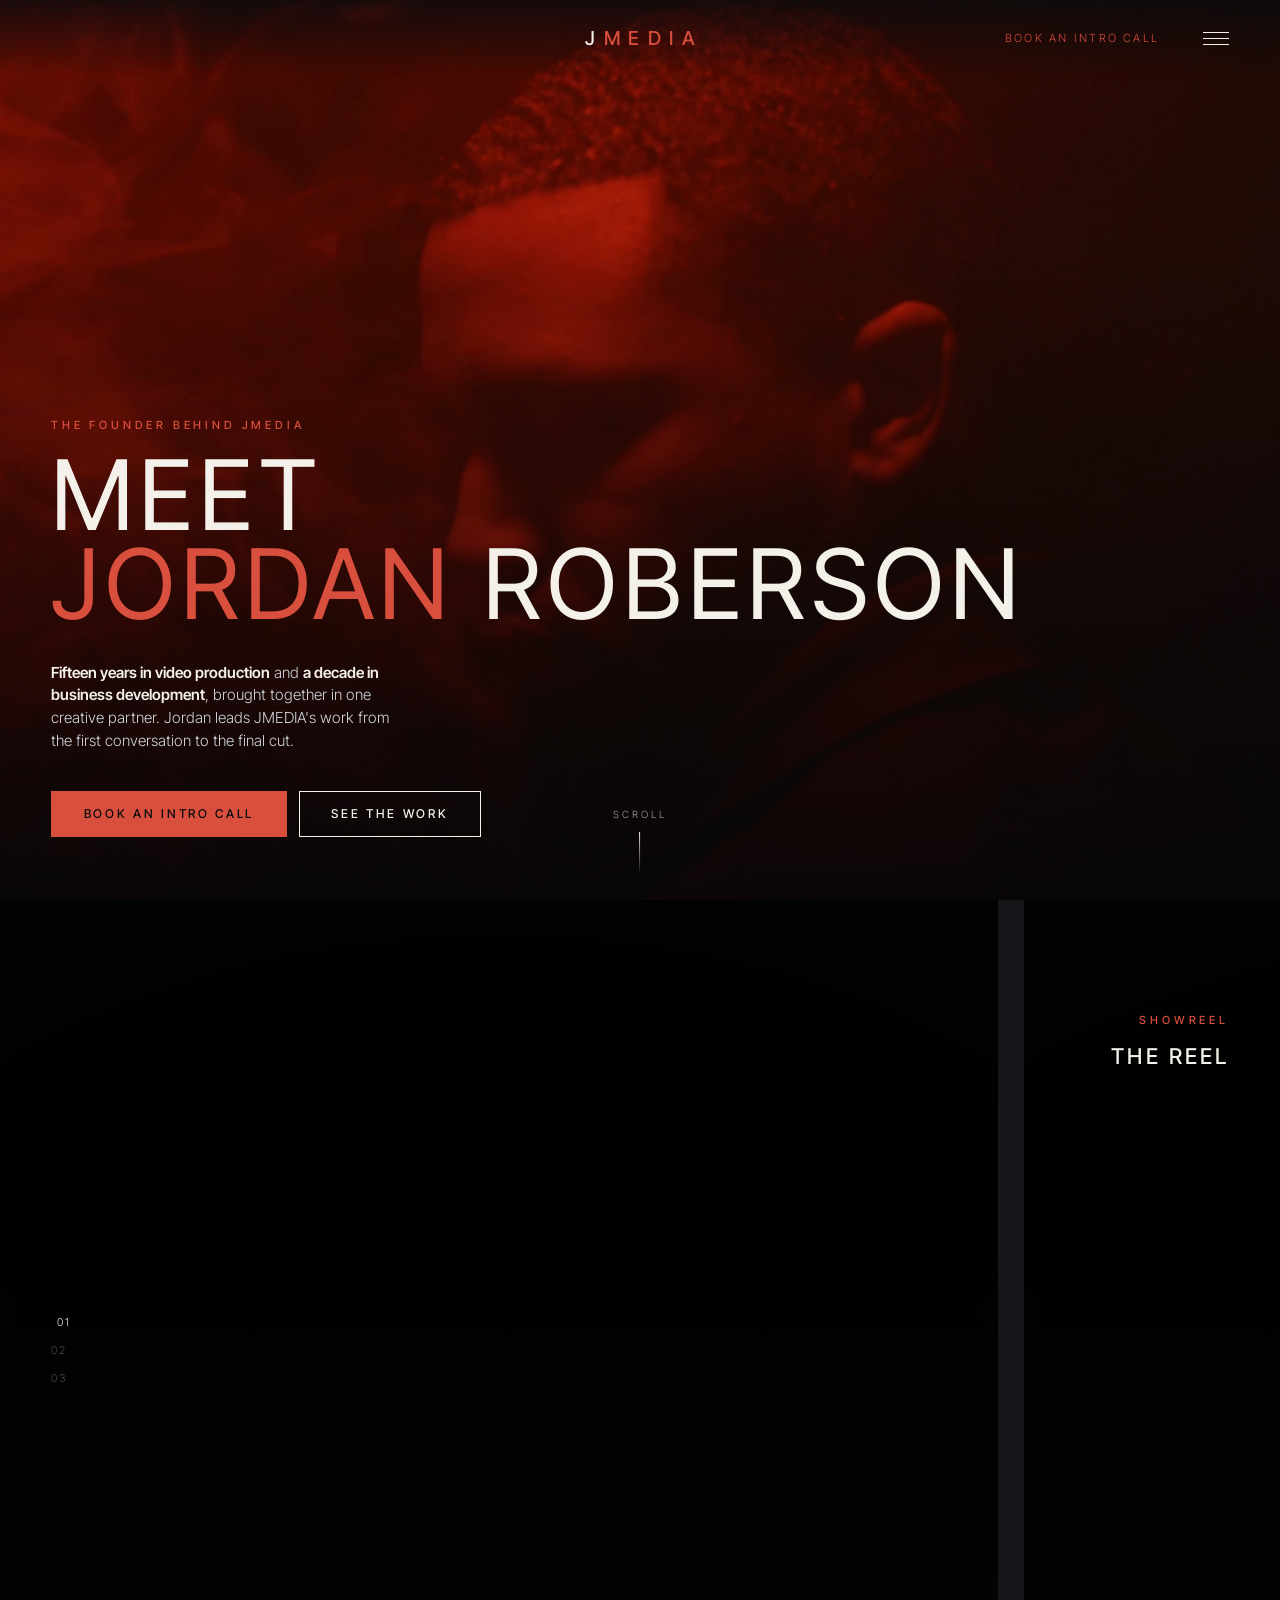
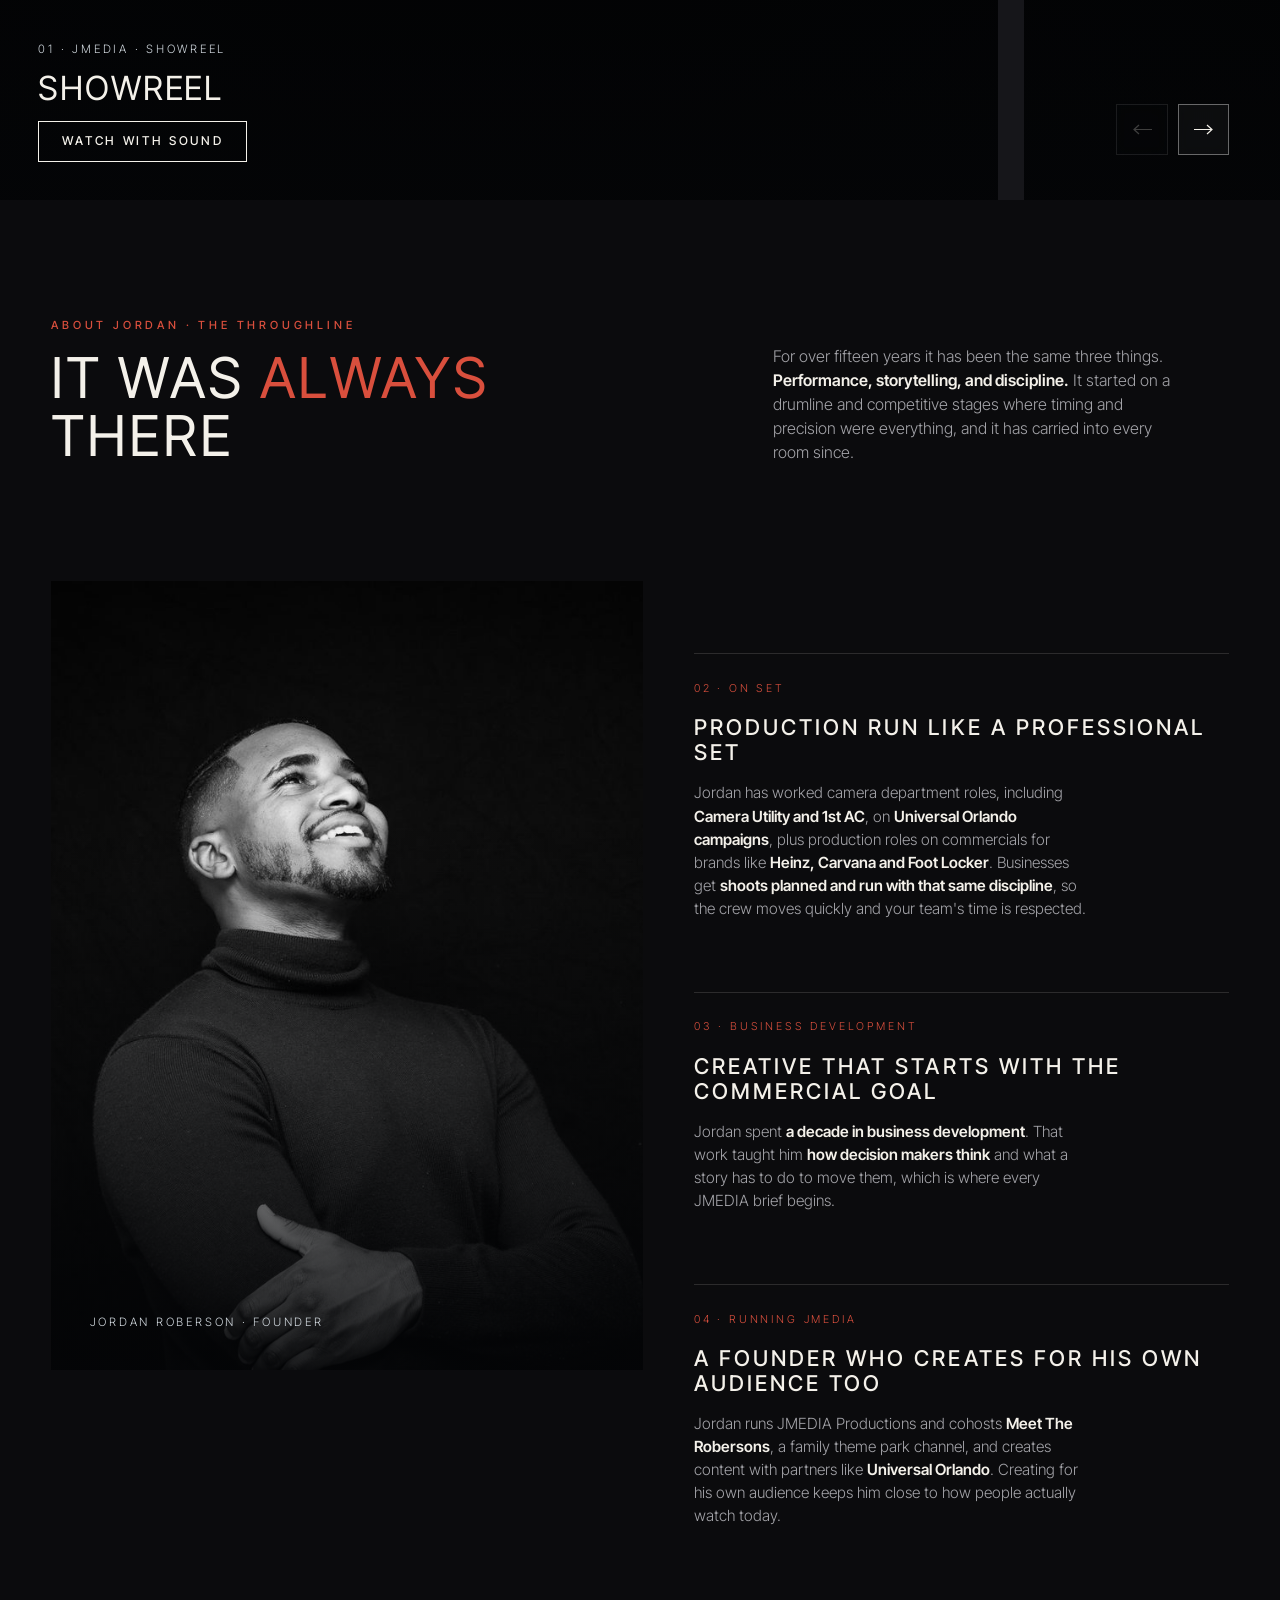
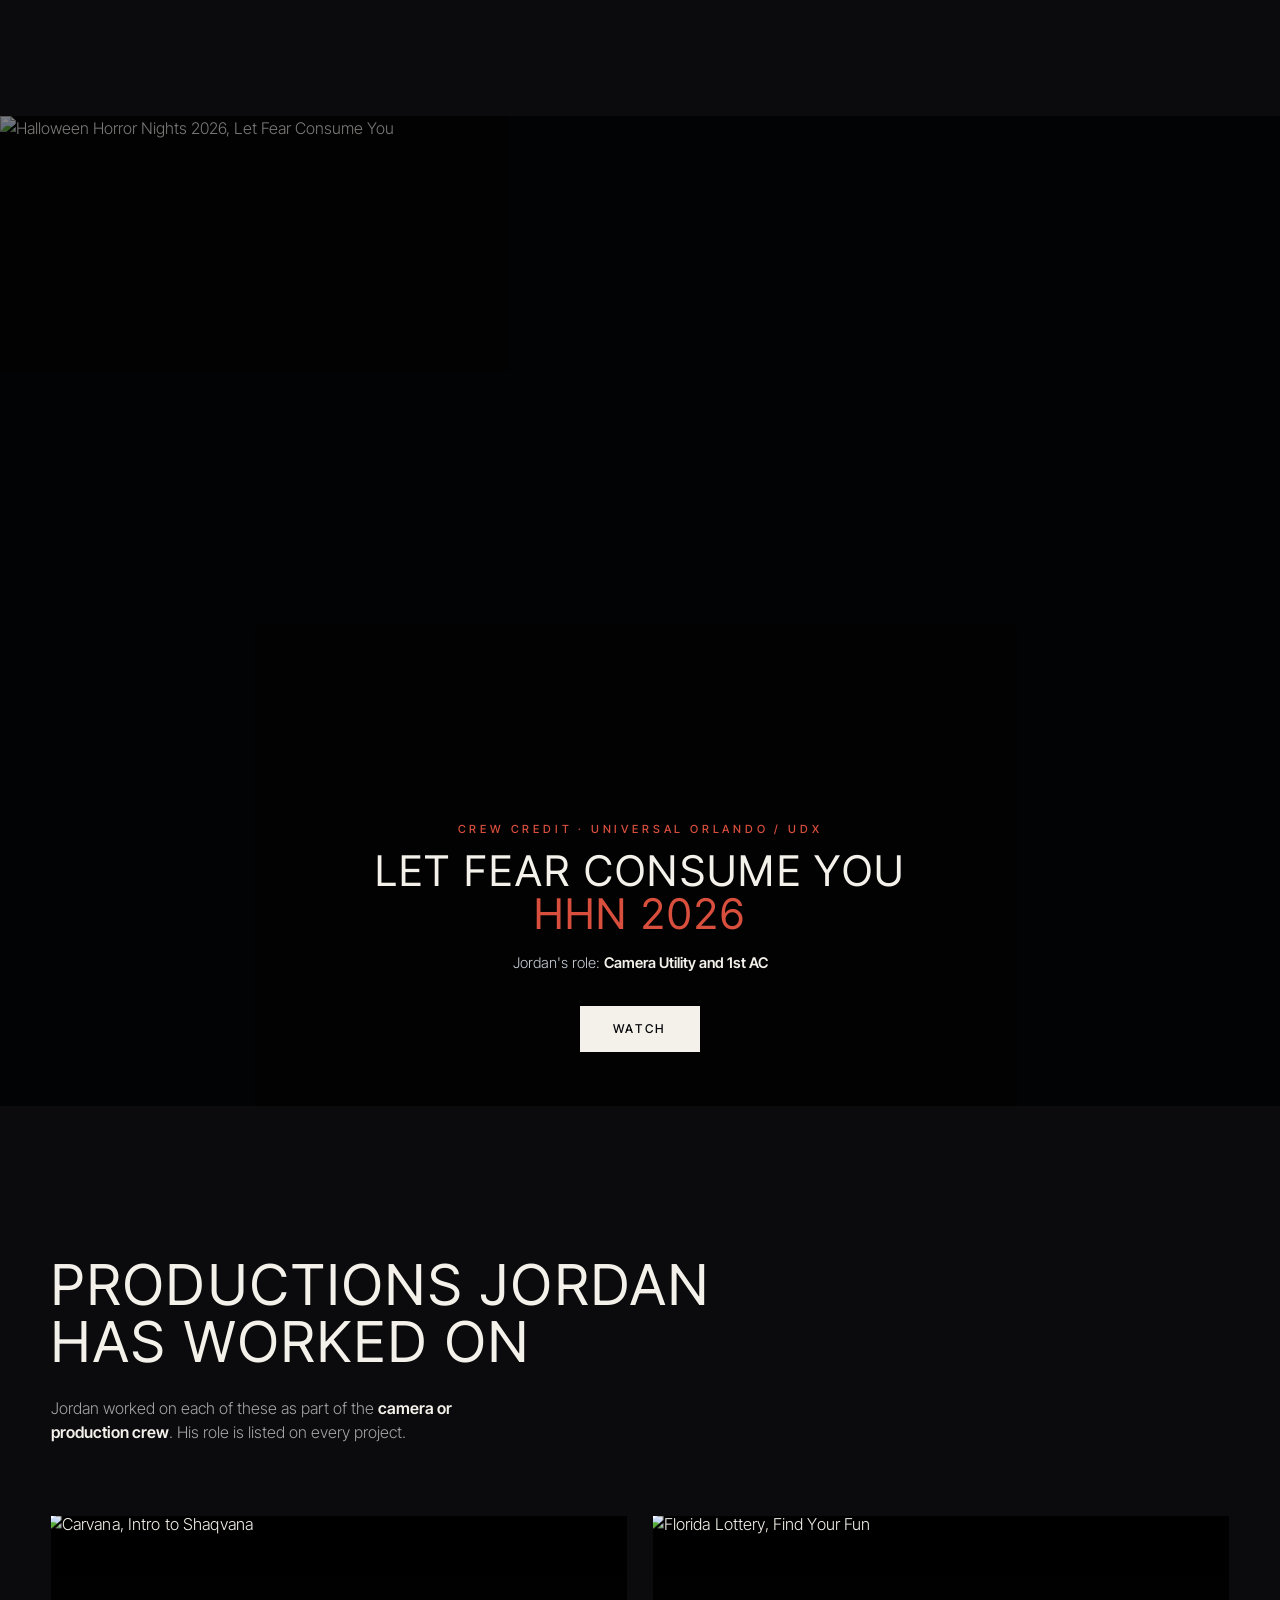
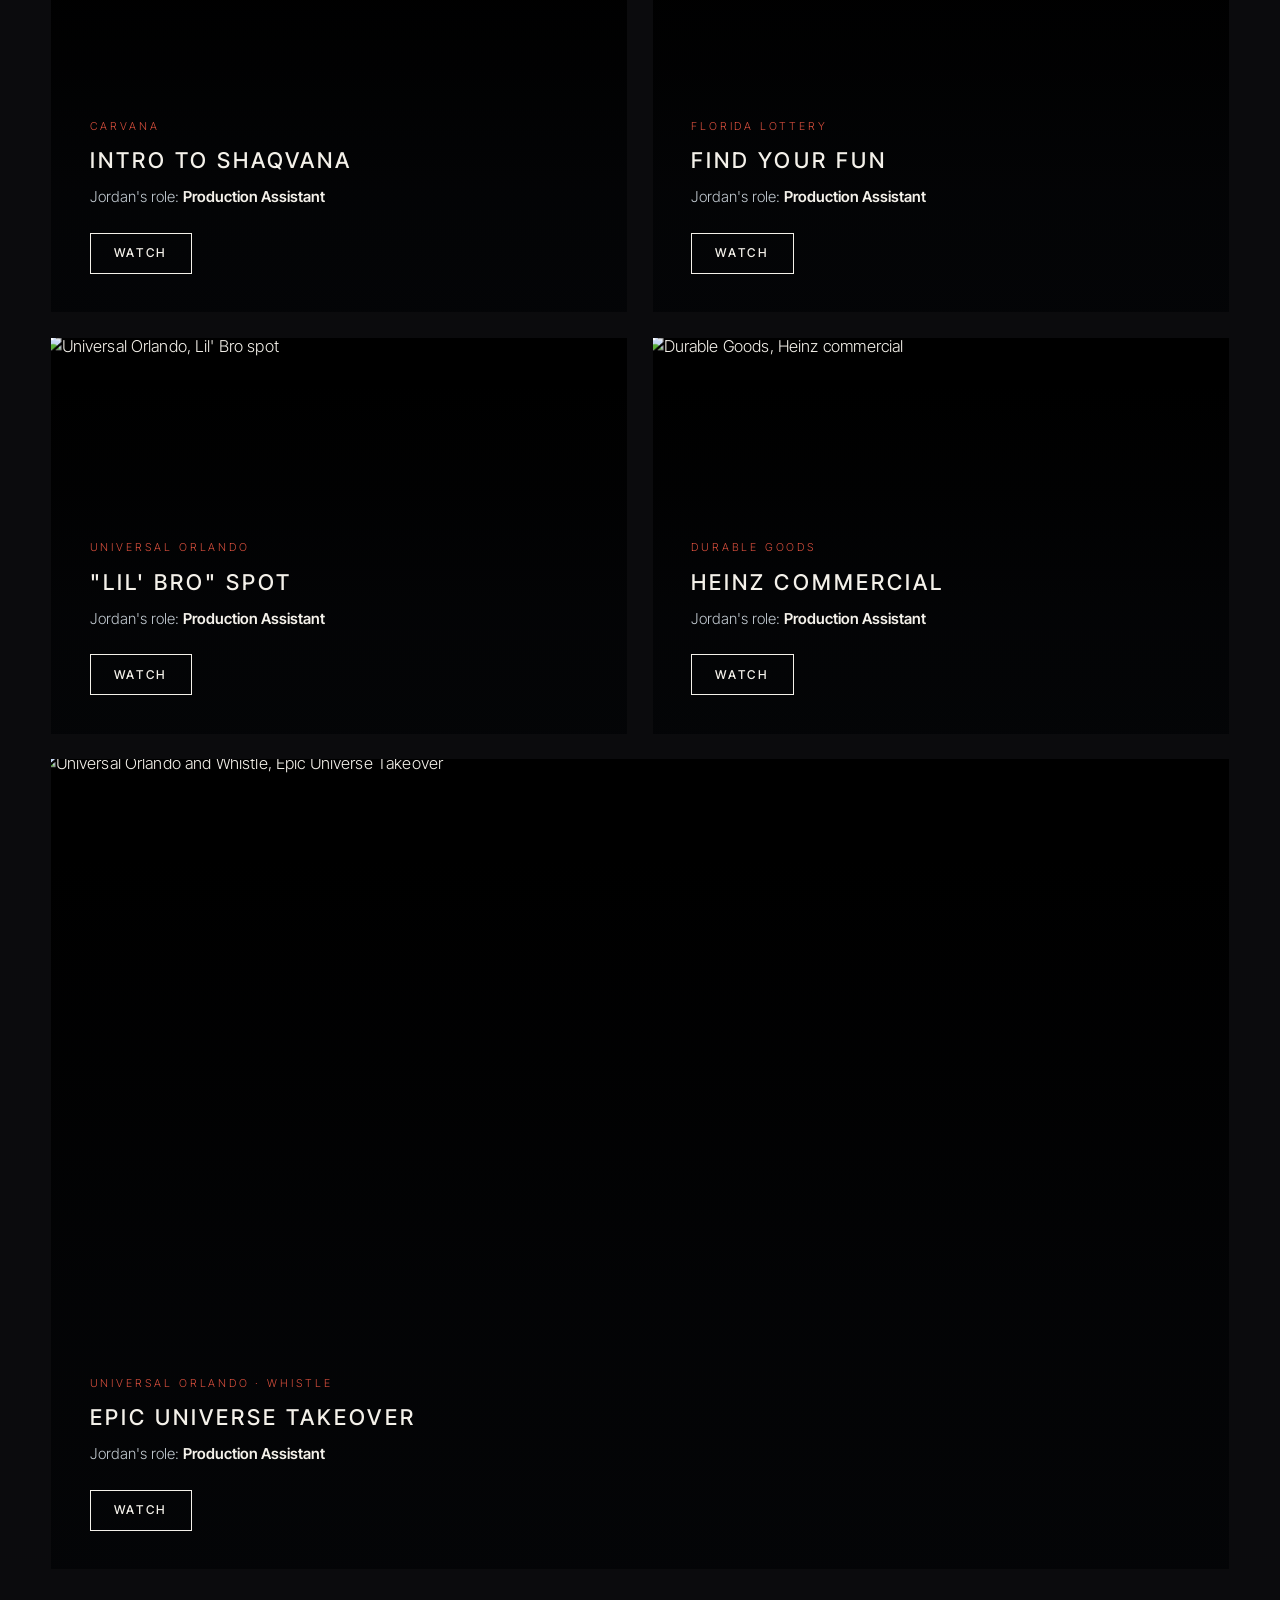
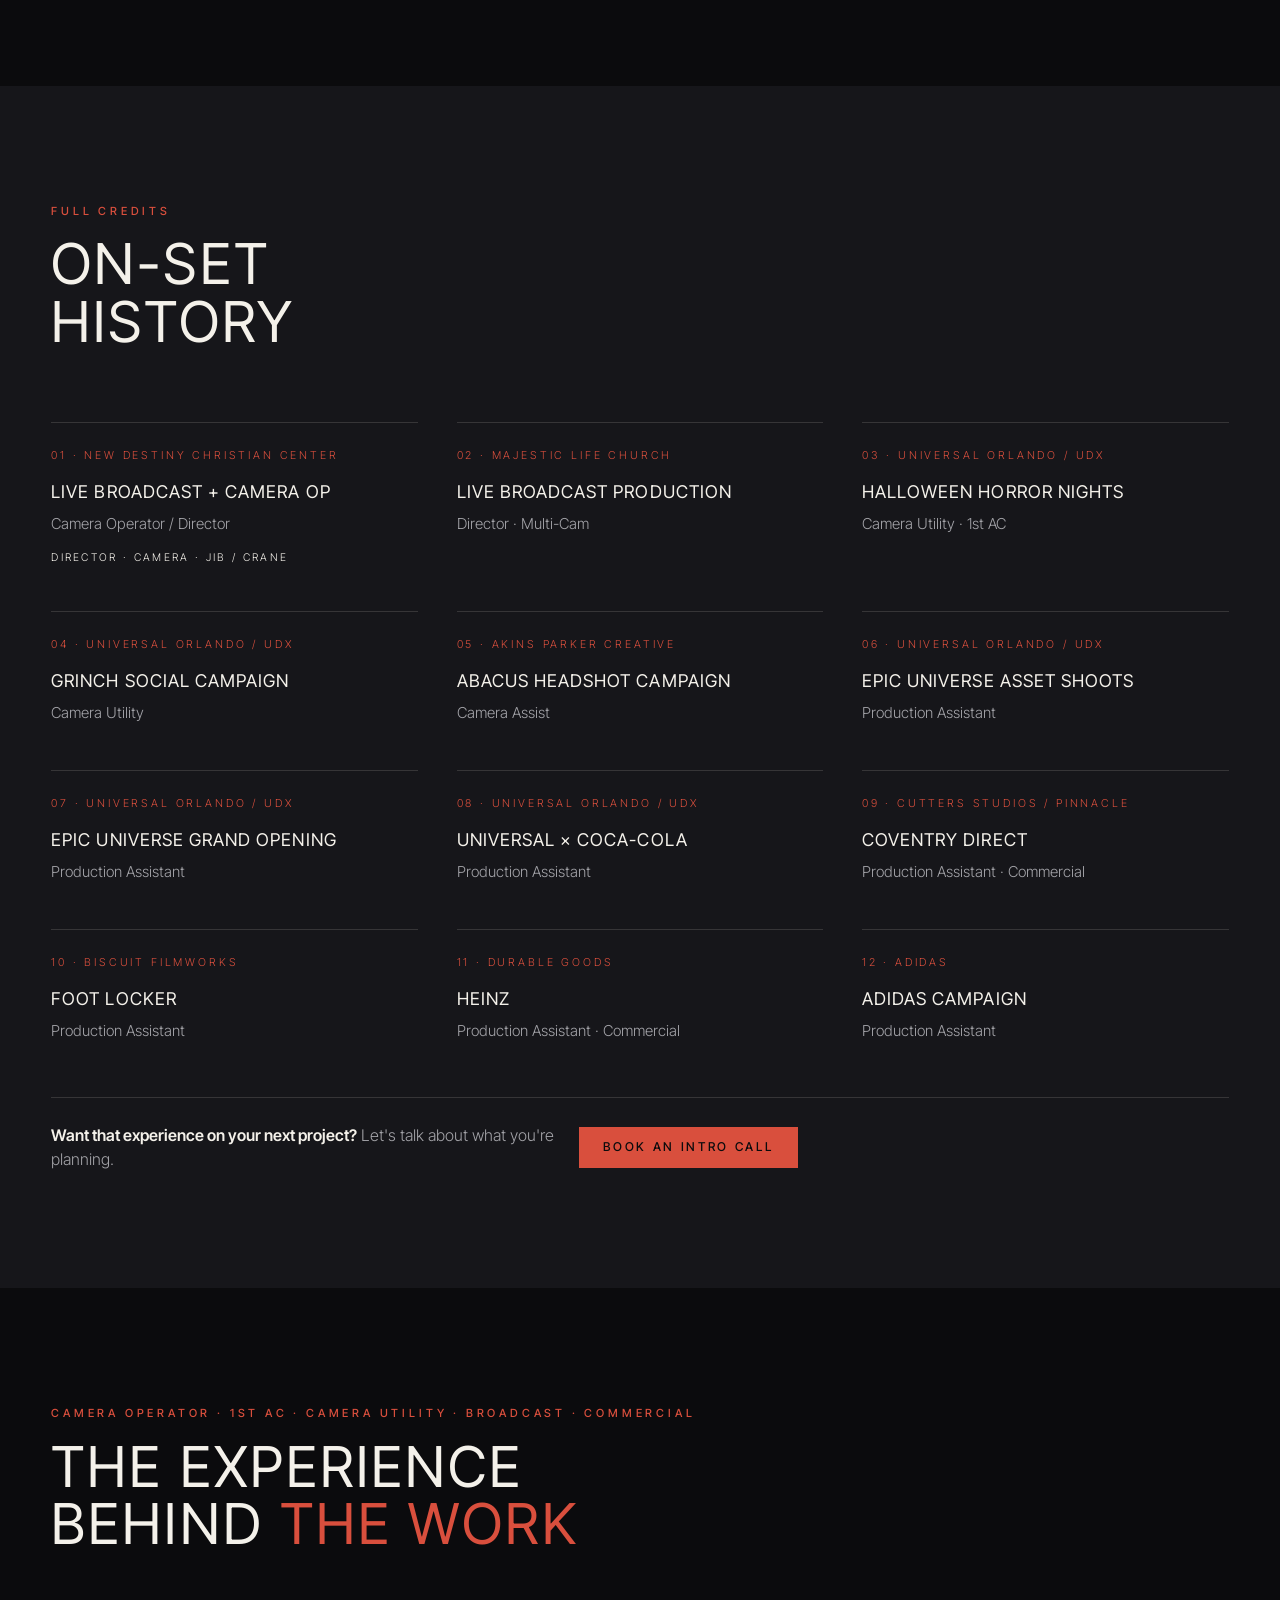
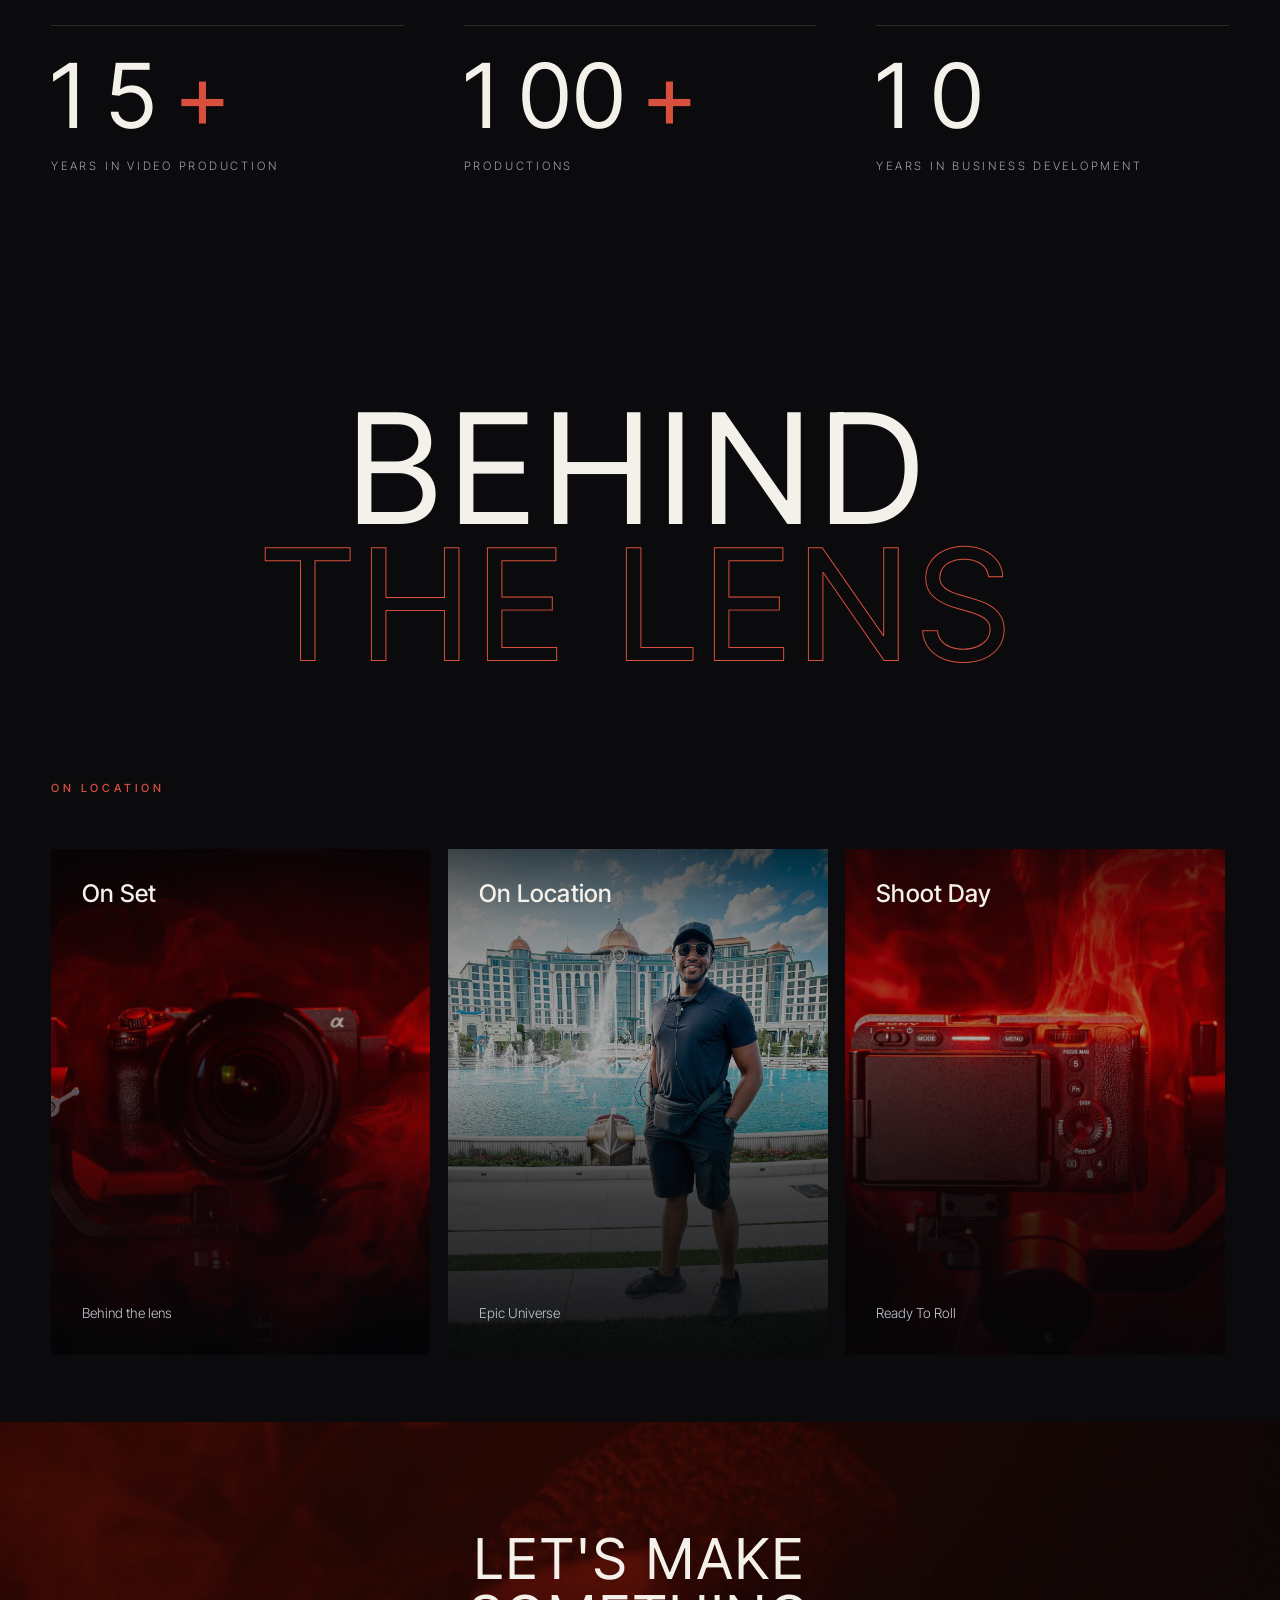
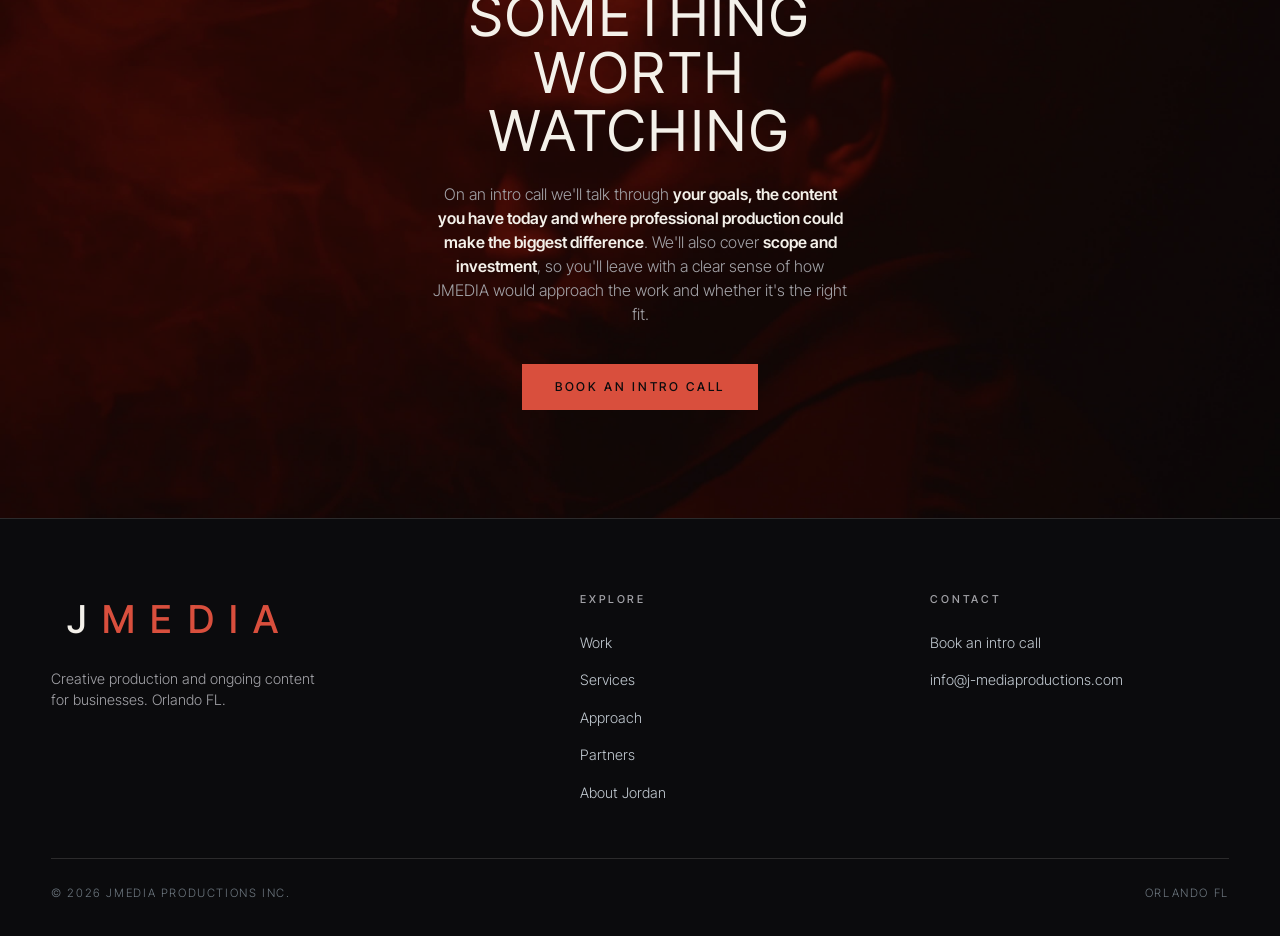
==== about.html @ d8c50a24 "Partner logos, 100+ productions, bold highlights in body copy - Six partner logos added as one color" ====
<!DOCTYPE html>
<html lang="en">
<head>
<meta charset="utf-8">
<meta name="viewport" content="width=device-width, initial-scale=1">
<title>About Jordan Roberson · JMEDIA</title>
<meta name="description" content="Jordan Roberson, JMEDIA Productions. Camera Operator and 1st AC in Orlando FL across commercial, broadcast, and branded production.">
<link rel="preconnect" href="https://fonts.googleapis.com">
<link rel="preconnect" href="https://fonts.gstatic.com" crossorigin>
<link href="https://fonts.googleapis.com/css2?family=Inter+Tight:wght@300;400;500;600;700&display=swap" rel="stylesheet">
<link rel="stylesheet" href="assets/site.css">
</head>
<body>

<div class="progress" id="progress"></div>

<!-- ======================= HEADER ======================= -->
<header class="nav" id="nav">
  <div class="nav__side">
    <a class="nav__link" href="index.html#work">Work</a>
    <a class="nav__link" href="index.html#services">Services</a>
    <a class="nav__link" href="index.html#approach">Approach</a>
    <a class="nav__link" href="index.html#partners">Partners</a>
  </div>
  <a class="brand" href="index.html" aria-label="JMEDIA home">J<b>MEDIA</b></a>
  <div class="nav__side nav__side--r">
    <a class="nav__link" href="#top">About</a>
    <a class="nav__link nav__link--cta" href="https://calendar.app.google/BkgfP4EBCaa2ZVK66" target="_blank" rel="noopener">Book an intro call</a>
    <button class="burger" id="burger" aria-label="Menu" aria-expanded="false" aria-controls="menu"><span></span><span></span><span></span></button>
  </div>
</header>

<nav class="menu" id="menu" aria-hidden="true">
  <ul class="menu__list">
    <li><a href="index.html#work">Work</a></li>
    <li><a href="index.html#services">Services</a></li>
    <li><a href="index.html#approach">Approach</a></li>
    <li><a href="index.html#partners">Partners</a></li>
    <li><a href="#top">About</a></li>
    <li class="menu__cta"><a class="btn btn--accent" href="https://calendar.app.google/BkgfP4EBCaa2ZVK66" target="_blank" rel="noopener">Book an intro call</a></li>
  </ul>
</nav>

<!-- ======================= 1 · HERO ======================= -->
<section class="hero" id="top" data-media>
  <img class="poster" src="assets/hero-poster.jpg" alt="" aria-hidden="true" fetchpriority="high">
  <video autoplay muted loop playsinline preload="auto" poster="assets/hero-poster.jpg">
    <source src="assets/hero.mp4" type="video/mp4">
  </video>
  <div class="scrim scrim--bottom"></div>
  <div class="hero__inner">
    <div class="wrap">
      <p class="eyebrow" data-reveal>The founder behind JMEDIA</p>
      <h1 class="display hero__title" data-reveal>Meet<br><span class="hl">Jordan</span> Roberson</h1>
      <p class="hero__copy" data-reveal data-reveal-delay="1"><strong>Fifteen years in video production</strong> and <strong>a decade in business development</strong>, brought together in one creative partner. Jordan leads JMEDIA's work from the first conversation to the final cut.</p>
      <div class="hero__cta" data-reveal data-reveal-delay="2">
        <a class="btn btn--accent" href="https://calendar.app.google/BkgfP4EBCaa2ZVK66" target="_blank" rel="noopener">Book an intro call</a>
        <a class="btn btn--ghost" href="#featured">See the work</a>
      </div>
    </div>
  </div>
  <div class="scroll-cue"><span>Scroll</span><i></i></div>
</section>

<!-- ======================= 2 · THE REEL (stepped rail) ======================= -->
<section class="rail" id="reels" aria-label="The Reel">
  <div class="rail__sticky">
    <div class="rail__head" data-reveal>
      <p class="eyebrow">Showreel</p>
      <h2 class="h3">The Reel</h2>
    </div>
    <div class="rail__index" id="railIndex"></div>
    <div class="rail__nav">
      <button class="sqbtn" id="railPrev" aria-label="Previous reel">
        <svg width="19" height="11" viewBox="0 0 19 11" fill="none"><path d="M19 5.5H1M6 1 1 5.5 6 10" stroke="currentColor" stroke-width="1.2"/></svg>
      </button>
      <button class="sqbtn" id="railNext" aria-label="Next reel">
        <svg width="19" height="11" viewBox="0 0 19 11" fill="none"><path d="M0 5.5h18M13 1l5 4.5-5 4.5" stroke="currentColor" stroke-width="1.2"/></svg>
      </button>
    </div>
    <div class="rail__track" id="railTrack">
      <figure class="rail__slide" data-media data-vimeo="1197914099" data-hash="875989dd40">
        <iframe title="JMEDIA Showreel" data-src="https://player.vimeo.com/video/1197914099?h=875989dd40&background=1&autoplay=1&loop=1&muted=1&dnt=1" allow="autoplay;fullscreen;picture-in-picture" tabindex="-1"></iframe>
        <div class="scrim scrim--vignette"></div>
        <div class="scrim scrim--bottom"></div>
        <figcaption>
          <span class="rail__cap">01 · JMEDIA · Showreel</span>
          <h3 class="rail__name">Showreel</h3>
          <a class="btn btn--ghost btn--sm" href="https://vimeo.com/1197914099" target="_blank" rel="noopener">Watch With Sound</a>
        </figcaption>
      </figure>
      <figure class="rail__slide" data-media data-vimeo="1197918769" data-hash="1ed1c41a03">
        <iframe title="Event Hype Reel" data-src="https://player.vimeo.com/video/1197918769?h=1ed1c41a03&background=1&autoplay=1&loop=1&muted=1&dnt=1" allow="autoplay;fullscreen;picture-in-picture" tabindex="-1"></iframe>
        <div class="scrim scrim--vignette"></div>
        <div class="scrim scrim--bottom"></div>
        <figcaption>
          <span class="rail__cap">02 · JMEDIA · Event</span>
          <h3 class="rail__name">Event Hype Reel</h3>
          <a class="btn btn--ghost btn--sm" href="https://vimeo.com/1197918769" target="_blank" rel="noopener">Watch With Sound</a>
        </figcaption>
      </figure>
      <figure class="rail__slide" data-media data-vimeo="1202297658">
        <iframe title="Sunset Walk Reel" data-src="https://player.vimeo.com/video/1202297658?background=1&autoplay=1&loop=1&muted=1&dnt=1" allow="autoplay;fullscreen;picture-in-picture" tabindex="-1"></iframe>
        <div class="scrim scrim--vignette"></div>
        <div class="scrim scrim--bottom"></div>
        <figcaption>
          <span class="rail__cap">03 · JMEDIA · Reel</span>
          <h3 class="rail__name">Sunset Walk Reel</h3>
          <a class="btn btn--ghost btn--sm" href="https://vimeo.com/1202297658" target="_blank" rel="noopener">Watch With Sound</a>
        </figcaption>
      </figure>
    </div>
  </div>
</section>

<!-- ======================= 3 · ABOUT: STATEMENT ======================= -->
<section class="section" id="about">
  <div class="wrap statement">
    <div>
      <p class="eyebrow" data-reveal>About Jordan · The Throughline</p>
      <h2 class="h2" data-reveal>It Was <span class="hl">Always</span><br>There</h2>
    </div>
    <p class="lede" data-reveal data-reveal-delay="1">For over fifteen years it has been the same three things. <strong>Performance, storytelling, and discipline.</strong> It started on a drumline and competitive stages where timing and precision were everything, and it has carried into every room since.</p>
  </div>
</section>

<!-- ======================= 4 · ABOUT: STICKY DETAIL ======================= -->
<section class="section" style="padding-top:0">
  <div class="wrap detail">
    <figure class="detail__media" data-media data-reveal style="margin:0">
      <img src="assets/about-portrait.jpg" alt="Jordan Roberson" loading="lazy" decoding="async">
      <div class="scrim scrim--bottom"></div>
      <figcaption>Jordan Roberson · Founder</figcaption>
    </figure>
    <div class="detail__steps">
      <div class="detail__step" data-reveal>
        <span class="num">02 · On set</span>
        <h3 class="h3">Production run like a professional set</h3>
        <p>Jordan has worked camera department roles, including <strong>Camera Utility and 1st AC</strong>, on <strong>Universal Orlando campaigns</strong>, plus production roles on commercials for brands like <strong>Heinz, Carvana and Foot Locker</strong>. Businesses get <strong>shoots planned and run with that same discipline</strong>, so the crew moves quickly and your team's time is respected.</p>
      </div>
      <div class="detail__step" data-reveal>
        <span class="num">03 · Business development</span>
        <h3 class="h3">Creative that starts with the commercial goal</h3>
        <p>Jordan spent <strong>a decade in business development</strong>. That work taught him <strong>how decision makers think</strong> and what a story has to do to move them, which is where every JMEDIA brief begins.</p>
      </div>
      <div class="detail__step" data-reveal>
        <span class="num">04 · Running JMEDIA</span>
        <h3 class="h3">A founder who creates for his own audience too</h3>
        <p>Jordan runs JMEDIA Productions and cohosts <strong>Meet The Robersons</strong>, a family theme park channel, and creates content with partners like <strong>Universal Orlando</strong>. Creating for his own audience keeps him close to how people actually watch today.</p>
      </div>
    </div>
  </div>
</section>

<!-- ======================= 5 · FEATURED LEAD (full bleed) ======================= -->
<section class="bleed" id="featured" data-media>
  <img class="yt-thumb" data-yt="e4UFOFvvBSI" alt="Halloween Horror Nights 2026, Let Fear Consume You" loading="lazy" decoding="async">
  <div class="scrim scrim--full"></div>
  <div class="bleed__copy">
    <div class="wrap">
      <p class="eyebrow" data-reveal>Crew credit · Universal Orlando / UDX</p>
      <h2 class="h2" data-reveal data-reveal-delay="1">Let Fear Consume You<br><span class="hl">HHN 2026</span></h2>
      <p class="lede" data-reveal data-reveal-delay="2">Jordan's role: <strong>Camera Utility and 1st AC</strong></p>
      <button class="btn btn--solid" type="button" data-reveal data-reveal-delay="3" data-play="e4UFOFvvBSI" data-title="Universal Orlando / UDX · Let Fear Consume You · HHN 2026">Watch</button>
    </div>
  </div>
</section>

<!-- ======================= 6 · ON SCREEN (cards) ======================= -->
<section class="section">
  <div class="wrap">
    <div class="section__head">
      <p class="eyebrow" data-reveal>Crew credits</p>
      <h2 class="h2" data-reveal>Productions Jordan<br>has worked on</h2>
      <p class="lede" data-reveal data-reveal-delay="1" style="margin-top:1.6rem">Jordan worked on each of these as part of the <strong>camera or production crew</strong>. His role is listed on every project.</p>
    </div>
    <div class="cards">
      <article class="card" data-reveal>
        <div data-media><img class="yt-thumb" data-yt="fM7eKHu6V3Y" alt="Carvana, Intro to Shaqvana" loading="lazy" decoding="async"><div class="scrim scrim--bottom"></div></div>
        <div class="card__copy">
          <p class="card__kicker">Carvana</p>
          <h3 class="h3">Intro to Shaqvana</h3>
          <p>Jordan's role: <strong>Production Assistant</strong></p>
          <button class="btn btn--ghost btn--sm" type="button" data-play="fM7eKHu6V3Y" data-title="Carvana · Intro to Shaqvana">Watch</button>
        </div>
      </article>
      <article class="card" data-reveal data-reveal-delay="1">
        <div data-media><img class="yt-thumb" data-yt="Nh6IDt22-vU" alt="Florida Lottery, Find Your Fun" loading="lazy" decoding="async"><div class="scrim scrim--bottom"></div></div>
        <div class="card__copy">
          <p class="card__kicker">Florida Lottery</p>
          <h3 class="h3">Find Your Fun</h3>
          <p>Jordan's role: <strong>Production Assistant</strong></p>
          <button class="btn btn--ghost btn--sm" type="button" data-play="Nh6IDt22-vU" data-title="Florida Lottery · Find Your Fun">Watch</button>
        </div>
      </article>
      <article class="card" data-reveal>
        <div data-media><img class="yt-thumb" data-yt="WEV_wDMTCq0" alt="Universal Orlando, Lil' Bro spot" loading="lazy" decoding="async"><div class="scrim scrim--bottom"></div></div>
        <div class="card__copy">
          <p class="card__kicker">Universal Orlando</p>
          <h3 class="h3">"Lil' Bro" Spot</h3>
          <p>Jordan's role: <strong>Production Assistant</strong></p>
          <button class="btn btn--ghost btn--sm" type="button" data-play="WEV_wDMTCq0" data-title="Universal Orlando · Lil' Bro Spot">Watch</button>
        </div>
      </article>
      <article class="card" data-reveal data-reveal-delay="1">
        <div data-media><img class="yt-thumb" data-yt="Is5KnduYquo" alt="Durable Goods, Heinz commercial" loading="lazy" decoding="async"><div class="scrim scrim--bottom"></div></div>
        <div class="card__copy">
          <p class="card__kicker">Durable Goods</p>
          <h3 class="h3">Heinz Commercial</h3>
          <p>Jordan's role: <strong>Production Assistant</strong></p>
          <button class="btn btn--ghost btn--sm" type="button" data-play="Is5KnduYquo" data-title="Durable Goods · Heinz Commercial">Watch</button>
        </div>
      </article>
      <article class="card card--wide" data-reveal>
        <div data-media><img class="yt-thumb" data-yt="gZewvE_YRB8" alt="Universal Orlando and Whistle, Epic Universe Takeover" loading="lazy" decoding="async"><div class="scrim scrim--bottom"></div></div>
        <div class="card__copy">
          <p class="card__kicker">Universal Orlando · Whistle</p>
          <h3 class="h3">Epic Universe Takeover</h3>
          <p>Jordan's role: <strong>Production Assistant</strong></p>
          <button class="btn btn--ghost btn--sm" type="button" data-play="gZewvE_YRB8" data-title="Universal Orlando · Whistle · Epic Universe Takeover">Watch</button>
        </div>
      </article>
    </div>
  </div>
</section>

<!-- ======================= 7 · ON-SET HISTORY ======================= -->
<section class="section" id="work" style="background:var(--bg-2)">
  <div class="wrap">
    <div class="section__head">
      <p class="eyebrow" data-reveal>Full Credits</p>
      <h2 class="h2" data-reveal>On-Set<br>History</h2>
    </div>
    <div class="credits">
      <div class="credit" data-reveal><span class="num">01 · New Destiny Christian Center</span><h4>Live Broadcast + Camera Op</h4><p>Camera Operator / Director</p><p class="roles">Director · Camera · Jib / Crane</p></div>
      <div class="credit" data-reveal data-reveal-delay="1"><span class="num">02 · Majestic Life Church</span><h4>Live Broadcast Production</h4><p>Director · Multi-Cam</p></div>
      <div class="credit" data-reveal data-reveal-delay="2"><span class="num">03 · Universal Orlando / UDX</span><h4>Halloween Horror Nights</h4><p>Camera Utility · 1st AC</p></div>
      <div class="credit" data-reveal><span class="num">04 · Universal Orlando / UDX</span><h4>Grinch Social Campaign</h4><p>Camera Utility</p></div>
      <div class="credit" data-reveal data-reveal-delay="1"><span class="num">05 · Akins Parker Creative</span><h4>Abacus Headshot Campaign</h4><p>Camera Assist</p></div>
      <div class="credit" data-reveal data-reveal-delay="2"><span class="num">06 · Universal Orlando / UDX</span><h4>Epic Universe Asset Shoots</h4><p>Production Assistant</p></div>
      <div class="credit" data-reveal><span class="num">07 · Universal Orlando / UDX</span><h4>Epic Universe Grand Opening</h4><p>Production Assistant</p></div>
      <div class="credit" data-reveal data-reveal-delay="1"><span class="num">08 · Universal Orlando / UDX</span><h4>Universal × Coca-Cola</h4><p>Production Assistant</p></div>
      <div class="credit" data-reveal data-reveal-delay="2"><span class="num">09 · Cutters Studios / Pinnacle</span><h4>Coventry Direct</h4><p>Production Assistant · Commercial</p></div>
      <div class="credit" data-reveal><span class="num">10 · Biscuit Filmworks</span><h4>Foot Locker</h4><p>Production Assistant</p></div>
      <div class="credit" data-reveal data-reveal-delay="1"><span class="num">11 · Durable Goods</span><h4>Heinz</h4><p>Production Assistant · Commercial</p></div>
      <div class="credit" data-reveal data-reveal-delay="2"><span class="num">12 · Adidas</span><h4>Adidas Campaign</h4><p>Production Assistant</p></div>
    </div>
    <div class="section__cta" data-reveal>
      <p><strong>Want that experience on your next project?</strong> Let's talk about what you're planning.</p>
      <a class="btn btn--accent btn--sm" href="https://calendar.app.google/BkgfP4EBCaa2ZVK66" target="_blank" rel="noopener">Book an intro call</a>
    </div>
  </div>
</section>

<!-- ======================= 8 · STATS ======================= -->
<section class="section">
  <div class="wrap">
    <div class="section__head">
      <p class="eyebrow" data-reveal>Camera Operator · 1st AC · Camera Utility · Broadcast · Commercial</p>
      <h2 class="h2" data-reveal>The experience<br>behind <span class="hl">the work</span></h2>
    </div>
    <div class="stats stats--3">
      <div class="stat" data-reveal>
        <div class="stat__rule"></div>
        <div class="stat__value"><span class="odo" data-odo="15"></span><span class="stat__plus">+</span></div>
        <p class="stat__label">Years in video production</p>
      </div>
      <div class="stat" data-reveal data-reveal-delay="1">
        <div class="stat__rule"></div>
        <div class="stat__value"><span class="odo" data-odo="100"></span><span class="stat__plus">+</span></div>
        <p class="stat__label">Productions</p>
      </div>
      <div class="stat" data-reveal data-reveal-delay="2">
        <div class="stat__rule"></div>
        <div class="stat__value"><span class="odo" data-odo="10"></span></div>
        <p class="stat__label">Years in business development</p>
      </div>
    </div>
  </div>
</section>

<!-- ======================= 9 · SPLIT WORD ======================= -->
<section class="section split" aria-hidden="true">
  <span data-reveal>Behind</span>
  <span data-reveal data-reveal-delay="1">The Lens</span>
</section>

<!-- ======================= 10 · BEHIND THE LENS (carousel) ======================= -->
<section class="section section--tight" id="bts" style="padding-top:0">
  <div class="wrap carousel">
    <div class="carousel__head">
      <div>
        <p class="eyebrow" data-reveal>On Location</p>
      </div>
    </div>
    <div class="carousel__track" id="carTrack" tabindex="0" aria-label="Behind the lens photos">
      <figure class="gl-slide">
        <img src="assets/cam-red-1.jpg" alt="Camera ready on set" loading="lazy" decoding="async">
        <div class="scrim scrim--bottom"></div>
        <h3 class="gl-slide__title">On Set</h3>
        <figcaption class="gl-slide__foot"><p>Behind the lens</p></figcaption>
      </figure>
      <figure class="gl-slide">
        <img src="assets/onset-epic.jpg" alt="On location at Epic Universe" loading="lazy" decoding="async">
        <div class="scrim scrim--bottom"></div>
        <h3 class="gl-slide__title">On Location</h3>
        <figcaption class="gl-slide__foot"><p>Epic Universe</p></figcaption>
      </figure>
      <figure class="gl-slide">
        <img src="assets/cam-red-2.jpg" alt="Camera ready for a shoot day" loading="lazy" decoding="async">
        <div class="scrim scrim--bottom"></div>
        <h3 class="gl-slide__title">Shoot Day</h3>
        <figcaption class="gl-slide__foot"><p>Ready To Roll</p></figcaption>
      </figure>
    </div>
    <div class="carousel__ui">
      <button class="cbtn" id="carPrev" aria-label="Previous photo">
        <svg width="18" height="10" viewBox="0 0 18 10" fill="none"><path d="M18 5H1M5.5 1 1 5l4.5 4" stroke="currentColor" stroke-width="1.2"/></svg>
      </button>
      <div class="dots" id="carDots"></div>
      <button class="cbtn" id="carNext" aria-label="Next photo">
        <svg width="18" height="10" viewBox="0 0 18 10" fill="none"><path d="M0 5h17M12.5 1 17 5l-4.5 4" stroke="currentColor" stroke-width="1.2"/></svg>
      </button>
    </div>
  </div>
</section>

<!-- ======================= 12 · CTA BAND ======================= -->
<section class="band" id="band" data-media>
  <img src="assets/hero-poster.jpg" alt="" aria-hidden="true" loading="lazy" decoding="async">
  <div class="scrim scrim--full"></div>
  <div class="band__inner">
    <h2 class="h2" data-reveal>Let's Make Something<br>Worth Watching</h2>
    <p class="lede" data-reveal data-reveal-delay="1">On an intro call we'll talk through <strong>your goals, the content you have today and where professional production could make the biggest difference</strong>. We'll also cover <strong>scope and investment</strong>, so you'll leave with a clear sense of how JMEDIA would approach the work and whether it's the right fit.</p>
    <a class="btn btn--accent" href="https://calendar.app.google/BkgfP4EBCaa2ZVK66" target="_blank" rel="noopener" data-reveal data-reveal-delay="2">Book an intro call</a>
  </div>
</section>

<!-- ======================= 13 · FOOTER ======================= -->
<footer class="foot">
  <div class="wrap">
    <div class="foot__cols">
      <div class="foot__about">
        <p class="foot__brand">J<b>MEDIA</b></p>
        <p class="body" style="font-size:.9rem;max-width:34ch">Creative production and ongoing content for businesses. Orlando FL.</p>
      </div>
      <div>
        <h5>Explore</h5>
        <ul>
          <li><a href="index.html#work">Work</a></li>
          <li><a href="index.html#services">Services</a></li>
          <li><a href="index.html#approach">Approach</a></li>
    <li><a href="index.html#partners">Partners</a></li>
          <li><a href="#top">About Jordan</a></li>
        </ul>
      </div>
      <div>
        <h5>Contact</h5>
        <ul>
          <li><a href="https://calendar.app.google/BkgfP4EBCaa2ZVK66" target="_blank" rel="noopener">Book an intro call</a></li>
          <li><a href="mailto:info@j-mediaproductions.com">info@j-mediaproductions.com</a></li>
        </ul>
      </div>
    </div>
    <div class="foot__base">
      <span>© <span id="yr">2026</span> JMEDIA Productions Inc.</span>
      <span>Orlando FL</span>
    </div>
  </div>
</footer>

<!-- ======================= VIDEO LIGHTBOX ======================= -->
<div class="lightbox" id="lightbox" role="dialog" aria-modal="true" aria-label="Video player" aria-hidden="true">
  <p class="lightbox__title" id="lbTitle"></p>
  <button class="sqbtn lightbox__close" id="lbClose" aria-label="Close video">
    <svg width="14" height="14" viewBox="0 0 14 14" fill="none"><path d="M1 1l12 12M13 1 1 13" stroke="currentColor" stroke-width="1.2"/></svg>
  </button>
  <div class="lightbox__frame" id="lbFrame"></div>
</div>

<script src="https://player.vimeo.com/api/player.js"></script>
<script>
(function(){
  var reduce = matchMedia('(prefers-reduced-motion: reduce)').matches;
  var root = document.documentElement;

  /* ---- year ---- */
  document.getElementById('yr').textContent = new Date().getFullYear();

  /* ---- theme: dark by default, light edition on toggle, remembered ---- */
  function themeLabels(){
    var light = root.getAttribute('data-theme') === 'light';
    document.querySelectorAll('[data-theme-label]').forEach(function(s){ s.textContent = light ? 'Dark' : 'Light'; });
  }
  document.querySelectorAll('[data-theme-toggle]').forEach(function(b){
    b.addEventListener('click', function(){
      var next = root.getAttribute('data-theme') === 'light' ? 'dark' : 'light';
      root.setAttribute('data-theme', next);
      try { localStorage.setItem('jm-theme', next); } catch(e){}
      themeLabels();
    });
  });
  themeLabels();

  /* ---- header: hide on scroll down, solid past hero ---- */
  var nav = document.getElementById('nav'), last = 0;
  function onNav(){
    var y = window.scrollY;
    nav.classList.toggle('is-solid', y > window.innerHeight * .9);
    nav.classList.toggle('is-hidden', y > last && y > 240 && !document.body.classList.contains('menu-open'));
    last = y;
  }

  /* ---- progress bar ---- */
  var bar = document.getElementById('progress');
  function onProgress(){
    var h = document.documentElement.scrollHeight - window.innerHeight;
    bar.style.transform = 'scaleX(' + (h > 0 ? window.scrollY / h : 0) + ')';
  }

  /* ---- overlay menu ---- */
  var burger = document.getElementById('burger'), menu = document.getElementById('menu');
  function toggleMenu(force){
    var open = force !== undefined ? force : !document.body.classList.contains('menu-open');
    document.body.classList.toggle('menu-open', open);
    menu.classList.toggle('is-open', open);
    menu.setAttribute('aria-hidden', String(!open));
    burger.setAttribute('aria-expanded', String(open));
    root.style.overflow = open ? 'hidden' : '';
    [].forEach.call(menu.querySelectorAll('a,button'), function(a,i){
      a.style.transitionDelay = open ? (0.06 * i + 0.08) + 's' : '0s';
    });
  }
  burger.addEventListener('click', function(){ toggleMenu(); });
  menu.addEventListener('click', function(e){ if (e.target.closest('a')) toggleMenu(false); });

  /* ---- reveal on enter ---- */
  var io = new IntersectionObserver(function(entries){
    entries.forEach(function(en){ if (en.isIntersecting){ en.target.classList.add('in'); io.unobserve(en.target); } });
  }, { rootMargin: '0px 0px -12% 0px', threshold: .12 });
  document.querySelectorAll('[data-reveal]').forEach(function(el){
    if (el.getBoundingClientRect().top < window.innerHeight){
      requestAnimationFrame(function(){ el.classList.add('in'); });
    } else { io.observe(el); }
  });

  /* ---- hero video: poster fades once the footage is actually playing ---- */
  var heroVid = document.querySelector('.hero video');
  if (heroVid){
    heroVid.addEventListener('playing', function(){ heroVid.parentElement.classList.add('media-live'); });
    var hp = heroVid.play(); if (hp && hp.catch) hp.catch(function(){});
  }

  /* ---- YouTube stills: full-size frame, falling back when a video has none ---- */
  document.querySelectorAll('img.yt-thumb').forEach(function(img){
    var id = img.getAttribute('data-yt');
    img.addEventListener('load', function(){
      // YouTube serves a 120px grey placeholder when maxresdefault does not exist
      if (img.naturalWidth <= 120 && img.src.indexOf('maxres') > -1) img.src = 'https://i.ytimg.com/vi/' + id + '/hqdefault.jpg';
    });
    img.addEventListener('error', function(){
      if (img.src.indexOf('maxres') > -1) img.src = 'https://i.ytimg.com/vi/' + id + '/hqdefault.jpg';
    });
    img.src = 'https://i.ytimg.com/vi/' + id + '/maxresdefault.jpg';
  });

  /* ---- odometer digit roll ---- */
  function buildOdo(el){
    var target = el.getAttribute('data-odo');
    el.innerHTML = '';
    target.split('').forEach(function(ch){
      if (!/[0-9]/.test(ch)){
        var s = document.createElement('span'); s.textContent = ch; s.className = 'odo__col';
        el.appendChild(s); return;
      }
      var col = document.createElement('span'); col.className = 'odo__col';
      var strip = document.createElement('span'); strip.className = 'odo__strip';
      for (var i = 0; i <= 9; i++){ var d = document.createElement('span'); d.textContent = i; strip.appendChild(d); }
      col.appendChild(strip); el.appendChild(col);
      col.dataset.target = ch;
    });
    el.setAttribute('aria-label', target);
  }
  function runOdo(el){
    [].forEach.call(el.querySelectorAll('.odo__col'), function(col, i){
      var t = col.dataset.target; if (t === undefined) return;
      var strip = col.firstChild;
      strip.style.transitionDelay = (i * 0.09) + 's';
      strip.style.transform = 'translateY(' + (-t) + 'em)';
    });
  }
  var odos = document.querySelectorAll('.odo');
  odos.forEach(buildOdo);
  var oio = new IntersectionObserver(function(entries){
    entries.forEach(function(en){
      if (en.isIntersecting){
        if (reduce){ en.target.querySelectorAll('.odo__strip').forEach(function(s){ s.style.transition = 'none'; }); }
        runOdo(en.target); oio.unobserve(en.target);
      }
    });
  }, { threshold: .6 });
  odos.forEach(function(el){ oio.observe(el); });

  /* ---- the reel: stepped rail, one Vimeo playing at a time ---- */
  var rail = document.getElementById('reels'),
      track = document.getElementById('railTrack'),
      idx = document.getElementById('railIndex'),
      railPrev = document.getElementById('railPrev'),
      railNext = document.getElementById('railNext'),
      railSlides = [].slice.call(track.children),
      railAt = 0, railInView = false, railLoaded = false, players = [];

  railSlides.forEach(function(_, i){
    var b = document.createElement('button');
    b.textContent = ('0' + (i + 1)).slice(-2);
    b.setAttribute('aria-label', 'Reel ' + (i + 1));
    b.addEventListener('click', function(){ railGo(i); });
    idx.appendChild(b);
  });

  function railStep(){
    if (railSlides.length < 2) return railSlides[0].offsetWidth;
    return railSlides[1].offsetLeft - railSlides[0].offsetLeft;
  }
  function railMax(){ return Math.max(0, track.scrollWidth - rail.clientWidth); }

  function railMedia(){
    players.forEach(function(p, n){
      if (!p) return;
      if (railInView && n === railAt) p.play().catch(function(){});
      else p.pause().catch(function(){});
    });
  }

  // load the players only when the reel is about a screen away
  function loadRail(){
    if (railLoaded) return; railLoaded = true;
    railSlides.forEach(function(slide, n){
      var f = slide.querySelector('iframe');
      f.src = f.getAttribute('data-src');
      f.addEventListener('load', function(){
        slide.classList.add('media-live');
        if (window.Vimeo && Vimeo.Player){
          try {
            players[n] = new Vimeo.Player(f);
            players[n].setMuted(true).catch(function(){});
            players[n].ready().then(railMedia).catch(function(){});
          } catch(e){}
        }
      });
    });
  }

  function railGo(i){
    railAt = Math.max(0, Math.min(railSlides.length - 1, i));
    var x = Math.min(railAt * railStep(), railMax());
    track.style.transform = 'translate3d(' + (-x) + 'px,0,0)';
    [].forEach.call(idx.children, function(el, n){ el.classList.toggle('is-on', n === railAt); });
    railSlides.forEach(function(el, n){
      el.classList.toggle('is-active', n === railAt);
      el.querySelectorAll('a').forEach(function(a){ a.tabIndex = n === railAt ? 0 : -1; });
    });
    railPrev.disabled = railAt === 0;
    railNext.disabled = railAt === railSlides.length - 1;
    railMedia();
  }
  railPrev.addEventListener('click', function(){ railGo(railAt - 1); });
  railNext.addEventListener('click', function(){ railGo(railAt + 1); });
  rail.setAttribute('tabindex', '0');
  rail.addEventListener('keydown', function(e){
    if (e.key === 'ArrowRight'){ e.preventDefault(); railGo(railAt + 1); }
    if (e.key === 'ArrowLeft'){ e.preventDefault(); railGo(railAt - 1); }
  });
  window.addEventListener('resize', function(){ railGo(railAt); });

  new IntersectionObserver(function(entries){
    if (entries[0].isIntersecting) loadRail();
  }, { rootMargin: '100% 0px 100% 0px' }).observe(rail);
  new IntersectionObserver(function(entries){
    railInView = entries[0].isIntersecting; railMedia();
  }, { threshold: .35 }).observe(rail);
  railGo(0);

  /* ---- scroll loop ---- */
  var ticking = false;
  function onScroll(){
    if (ticking) return; ticking = true;
    requestAnimationFrame(function(){ onNav(); onProgress(); ticking = false; });
  }
  window.addEventListener('load', onScroll);
  document.addEventListener('visibilitychange', function(){ ticking = false; onScroll(); });
  window.addEventListener('scroll', onScroll, { passive: true });
  window.addEventListener('resize', onScroll);
  onScroll();

  /* ---- snap carousel ---- */
  (function(){
    var ctrack = document.getElementById('carTrack');
    if (!ctrack) return;
    var slides = [].slice.call(ctrack.querySelectorAll('.gl-slide')),
        dots = document.getElementById('carDots'),
        prev = document.getElementById('carPrev'),
        next = document.getElementById('carNext'),
        ui = prev.parentElement;

    slides.forEach(function(_, i){
      var b = document.createElement('button');
      b.setAttribute('aria-label', 'Go to photo ' + (i + 1));
      b.addEventListener('click', function(){ go(i); });
      dots.appendChild(b);
    });
    function step(){
      var a = slides[0].getBoundingClientRect(),
          b = slides[1] ? slides[1].getBoundingClientRect() : null;
      return b ? (b.left - a.left) : a.width;
    }
    function current(){ return Math.round(ctrack.scrollLeft / step()); }
    function go(i){
      i = Math.max(0, Math.min(slides.length - 1, i));
      ctrack.scrollTo({ left: i * step(), behavior: reduce ? 'auto' : 'smooth' });
    }
    function sync(){
      var i = current(), atStart = ctrack.scrollLeft < 4,
          atEnd = ctrack.scrollLeft >= ctrack.scrollWidth - ctrack.clientWidth - 4;
      [].forEach.call(dots.children, function(d, n){ d.classList.toggle('is-on', n === i); });
      prev.disabled = atStart; next.disabled = atEnd;
      // every photo already fits on screen: the controls would do nothing, so they go
      ui.classList.toggle('is-static', ctrack.scrollWidth <= ctrack.clientWidth + 4);
    }
    prev.addEventListener('click', function(){ go(current() - 1); });
    next.addEventListener('click', function(){ go(current() + 1); });
    ctrack.addEventListener('scroll', function(){
      window.clearTimeout(ctrack._t);
      ctrack._t = window.setTimeout(sync, 60);
    }, { passive: true });
    ctrack.addEventListener('keydown', function(e){
      if (e.key === 'ArrowRight'){ e.preventDefault(); go(current() + 1); }
      if (e.key === 'ArrowLeft'){ e.preventDefault(); go(current() - 1); }
    });
    window.addEventListener('resize', sync);
    window.addEventListener('load', sync);
    sync();
  })();

  /* ---- video lightbox for the productions ---- */
  var lb = document.getElementById('lightbox'), lbFrame = document.getElementById('lbFrame'),
      lbTitle = document.getElementById('lbTitle'), lbClose = document.getElementById('lbClose'), lbFrom = null;
  function openVideo(id, title, from){
    lbFrom = from || null;
    lbTitle.textContent = title || '';
    lbFrame.innerHTML = '<iframe src="https://www.youtube.com/embed/' + id +
      '?autoplay=1&rel=0&modestbranding=1&playsinline=1" title="' + (title || 'Video').replace(/"/g, '&quot;') +
      '" allow="accelerometer;autoplay;clipboard-write;encrypted-media;gyroscope;picture-in-picture" allowfullscreen></iframe>';
    lb.classList.add('is-open'); lb.setAttribute('aria-hidden', 'false');
    root.style.overflow = 'hidden';
    railMedia(); players.forEach(function(p){ if (p) p.pause().catch(function(){}); });
    // focus once the overlay is visible, so keyboard users land on Close
    setTimeout(function(){ lbClose.focus(); }, 60);
  }
  function closeVideo(){
    if (!lb.classList.contains('is-open')) return;
    lb.classList.remove('is-open'); lb.setAttribute('aria-hidden', 'true');
    lbFrame.innerHTML = '';
    root.style.overflow = '';
    railMedia();
    if (lbFrom) lbFrom.focus();
  }
  document.querySelectorAll('[data-play]').forEach(function(b){
    b.addEventListener('click', function(){ openVideo(b.getAttribute('data-play'), b.getAttribute('data-title'), b); });
  });
  lbClose.addEventListener('click', closeVideo);
  lb.addEventListener('click', function(e){ if (e.target === lb) closeVideo(); });

  document.addEventListener('keydown', function(e){
    if (e.key === 'Escape'){ closeVideo(); toggleMenu(false); }
  });

  /* ---- smooth anchors ---- */
  document.querySelectorAll('a[href^="#"]').forEach(function(a){
    a.addEventListener('click', function(e){
      var t = document.querySelector(a.getAttribute('href'));
      if (!t) return;
      e.preventDefault();
      t.scrollIntoView({ behavior: reduce ? 'auto' : 'smooth', block: 'start' });
    });
  });
})();
</script>
</body>
</html>
---- assets/site.css ----
/* JMEDIA site stylesheet: Glide framework shared by every page */
:root{
  --bg:#0B0B0D;
  --bg-2:#16161A;
  --ink:#F4F1EA;
  --ink-dim:#A3A3A8;
  --line:rgba(244,241,234,.14);
  --accent:#d94f3d;          /* JMEDIA brand red */
  --maxw:1560px;
  --gutter:clamp(20px,4vw,64px);
  --h-nav:76px;
  --ease:cubic-bezier(.22,.61,.36,1);
  --font:"Inter Tight",-apple-system,BlinkMacSystemFont,"Segoe UI",Helvetica,Arial,sans-serif;
}
*{box-sizing:border-box}
html{-webkit-text-size-adjust:100%;-webkit-tap-highlight-color:rgba(0,0,0,0)}
a,button,[role="button"],video{-webkit-tap-highlight-color:rgba(0,0,0,0)}
.btn,.sqbtn,.cbtn,.plus,.burger,.brand,.nav__link,.dots button,.rail__index button,
.menu__list a,.link-arrow,.gl-slide__foot .plus{
  -webkit-user-select:none;user-select:none;-webkit-touch-callout:none}
:focus-visible{outline:2px solid var(--accent);outline-offset:3px}
.btn:focus-visible,.sqbtn:focus-visible,.cbtn:focus-visible,.plus:focus-visible{outline-offset:4px}
html,body{margin:0;padding:0}
body{
  background:var(--bg);color:var(--ink);font-family:var(--font);
  font-weight:300;line-height:1.5;overflow-x:hidden;
  -webkit-font-smoothing:antialiased;
}
img,video{display:block;max-width:100%}
a{color:inherit;text-decoration:none}
button{font:inherit;color:inherit;background:none;border:0;cursor:pointer}
::selection{background:var(--accent);color:#06070a}

/* ---------- type scale ---------- */
.display{
  font-size:clamp(2.6rem,7.6vw,7.4rem);line-height:.92;font-weight:400;
  letter-spacing:.06em;text-transform:uppercase;margin:0;
}
.h2{
  font-size:clamp(1.9rem,4.4vw,4.1rem);line-height:1.02;font-weight:400;
  letter-spacing:.055em;text-transform:uppercase;margin:0;
}
.h3{
  font-size:clamp(1.1rem,1.7vw,1.6rem);line-height:1.15;font-weight:500;
  letter-spacing:.14em;text-transform:uppercase;margin:0;
}
.eyebrow{
  font-size:.7rem;letter-spacing:.34em;text-transform:uppercase;
  color:var(--accent);margin:0 0 1.4em;font-weight:500;
}
.lede{font-size:clamp(1rem,1.25vw,1.2rem);color:var(--ink-dim);max-width:46ch;margin:0}
.lede strong{color:var(--ink);font-weight:500}
.hl{color:var(--accent)}
.body{font-size:1rem;color:var(--ink-dim);max-width:58ch}

/* ---------- buttons ---------- */
.btn{
  display:inline-flex;align-items:center;justify-content:center;gap:.6em;
  padding:1.05em 2.6em;font-size:.76rem;letter-spacing:.22em;text-transform:uppercase;
  font-weight:500;border:1px solid var(--ink);color:var(--ink);
  transition:background .45s var(--ease),color .45s var(--ease),border-color .45s var(--ease);
}
.btn--solid{background:var(--ink);color:#06070a;border-color:var(--ink)}
.btn--solid:hover{background:transparent;color:var(--ink)}
.btn--ghost:hover{background:var(--ink);color:#06070a}
.btn--sm{padding:.85em 1.9em}

/* ---------- header ---------- */
.nav{
  position:fixed;inset:0 0 auto;z-index:70;height:var(--h-nav);
  display:grid;grid-template-columns:1fr auto 1fr;align-items:center;
  padding:0 var(--gutter);
  transition:transform .5s var(--ease),background .5s var(--ease),backdrop-filter .5s;
}
.nav::after{
  content:"";position:absolute;inset:0;z-index:-1;pointer-events:none;
  background:linear-gradient(to bottom,rgba(11,11,13,.85),transparent);
  opacity:1;transition:opacity .4s;
}
.nav.is-solid{background:rgba(11,11,13,.84);backdrop-filter:blur(14px);-webkit-backdrop-filter:blur(14px);border-bottom:1px solid var(--line)}
.nav.is-solid::after{opacity:0}
.nav.is-hidden{transform:translateY(-100%)}
.nav__side{display:flex;align-items:center;gap:1.6rem}
.nav__side--r{justify-content:flex-end}
.nav__link{font-size:.7rem;letter-spacing:.2em;text-transform:uppercase;color:var(--ink-dim);transition:color .3s}
.nav__link:hover{color:var(--ink)}
.theme-btn{display:inline-flex;align-items:center;gap:.6em}
.theme-btn i{display:block;width:11px;height:11px;border-radius:50%;border:1px solid currentColor;
  background:linear-gradient(90deg,currentColor 50%,transparent 50%)}
.brand{
  font-size:clamp(1rem,1.5vw,1.35rem);letter-spacing:.44em;text-transform:uppercase;
  font-weight:500;padding-left:.44em;white-space:nowrap;
}
.brand b{font-weight:500;color:var(--accent)}
.burger{display:flex;flex-direction:column;gap:5px;padding:10px 0 10px 18px}
.burger span{display:block;width:26px;height:1px;background:var(--ink);transition:transform .4s var(--ease),opacity .3s}
.menu-open .burger span:nth-child(1){transform:translateY(6px) rotate(45deg)}
.menu-open .burger span:nth-child(2){opacity:0}
.menu-open .burger span:nth-child(3){transform:translateY(-6px) rotate(-45deg)}

/* ---------- overlay menu ---------- */
.menu{
  position:fixed;inset:0;z-index:60;background:var(--bg);
  display:grid;place-items:center;padding:var(--h-nav) var(--gutter) 0;
  opacity:0;visibility:hidden;transition:opacity .5s var(--ease),visibility .5s;
}
.menu.is-open{opacity:1;visibility:visible}
.menu__list{list-style:none;margin:0;padding:0;text-align:center}
.menu__list li{overflow:hidden}
.menu__list a,.menu__list button{
  display:block;width:100%;padding:.12em 0;font-size:clamp(2rem,6vw,4.6rem);line-height:1.08;
  letter-spacing:.06em;text-transform:uppercase;font-weight:400;
  transform:translateY(105%);transition:transform .7s var(--ease),color .3s;
}
.menu.is-open .menu__list a,.menu.is-open .menu__list button{transform:translateY(0)}
.menu__list a:hover,.menu__list button:hover{color:var(--accent)}
.menu__list .menu__theme{font-size:.76rem;letter-spacing:.22em;color:var(--ink-dim);margin-top:2.2rem}

/* ---------- media wrappers ---------- */
[data-media]{position:relative;overflow:hidden;background:#000}
[data-media] > video,[data-media] > img{
  position:absolute;inset:0;width:100%;height:100%;object-fit:cover;
}
.poster{position:absolute;inset:0;width:100%;height:100%;object-fit:cover;
  opacity:1;transition:opacity .8s var(--ease)}
.media-live > .poster{opacity:0}
.scrim{position:absolute;inset:0;pointer-events:none}
.scrim--bottom{background:linear-gradient(to top,rgba(4,5,7,.88) 0%,rgba(4,5,7,.35) 42%,transparent 72%)}
.scrim--full{background:rgba(4,5,7,.5)}
.scrim--vignette{background:radial-gradient(120% 80% at 50% 50%,transparent 38%,rgba(4,5,7,.72) 100%)}

/* ---------- 1. hero ---------- */
.hero{position:relative;height:100svh;min-height:600px}
.hero__inner{
  position:absolute;inset:auto 0 0;z-index:2;
  padding:0 var(--gutter) clamp(44px,7vh,90px);
}
.hero__title{margin-bottom:.34em}
.hero__copy{max-width:40ch;margin:0 0 2.4rem;color:#cfd6dc;font-size:clamp(.95rem,1.1vw,1.1rem)}
.hero__cta{display:flex;flex-wrap:wrap;gap:12px}
.scroll-cue{
  position:absolute;left:50%;bottom:26px;z-index:3;transform:translateX(-50%);
  font-size:.62rem;letter-spacing:.3em;text-transform:uppercase;color:var(--ink-dim);
  display:flex;flex-direction:column;align-items:center;gap:10px;
}
.scroll-cue i{display:block;width:1px;height:42px;background:linear-gradient(var(--ink),transparent);animation:cue 2.4s var(--ease) infinite}
@keyframes cue{0%{transform:scaleY(0);transform-origin:top}45%{transform:scaleY(1);transform-origin:top}55%{transform:scaleY(1);transform-origin:bottom}100%{transform:scaleY(0);transform-origin:bottom}}

/* ---------- section shell ---------- */
.section{padding:clamp(88px,13vh,190px) var(--gutter)}
.wrap{max-width:var(--maxw);margin:0 auto}
.section--tight{padding-top:clamp(56px,7vh,96px);padding-bottom:clamp(56px,7vh,96px)}
.section__head{margin-bottom:clamp(48px,8vh,110px)}

/* ---------- 2. statement ---------- */
.statement{display:grid;grid-template-columns:1fr;gap:clamp(24px,4vw,72px)}
@media(min-width:900px){.statement{grid-template-columns:1.25fr .85fr;align-items:end}}

/* ---------- 3. stepped gallery rail (the reel) ---------- */
.rail{position:relative;height:100svh;min-height:620px;background:var(--bg-2);overflow:hidden}
.rail__sticky{position:relative;height:100%;overflow:hidden}
.rail__track{display:flex;height:100%;will-change:transform;
  transition:transform .85s var(--ease)}
.rail__slide{position:relative;flex:0 0 78vw;height:100%;margin:0 2vw 0 0;container-type:size}
@media(max-width:860px){.rail__slide{flex-basis:88vw}}
/* a 16:9 Vimeo background player, cropped to cover whatever box the slide is */
.rail__slide iframe{position:absolute;top:50%;left:50%;border:0;pointer-events:none;
  width:max(100cqw,177.78cqh);height:max(100cqh,56.25cqw);transform:translate(-50%,-50%);
  opacity:0;transition:opacity .8s var(--ease)}
.rail__slide.media-live iframe{opacity:1}
.rail__slide figcaption{
  position:absolute;left:0;bottom:0;right:0;padding:clamp(20px,3vw,44px);z-index:2;
  display:flex;flex-direction:column;gap:.9rem;align-items:flex-start;
  opacity:0;transition:opacity .6s var(--ease);
}
.rail__slide.is-active figcaption{opacity:1}
.rail__cap{font-size:.72rem;letter-spacing:.24em;text-transform:uppercase;color:#cfd6dc}
.rail__name{font-size:clamp(1.4rem,2.6vw,2.4rem);line-height:1.02;font-weight:400;letter-spacing:.055em;text-transform:uppercase;margin:0}
.rail__index{
  position:absolute;z-index:4;left:var(--gutter);top:50%;transform:translateY(-50%);
  display:flex;flex-direction:column;gap:.55rem;
}
.rail__index button{
  font-size:.68rem;letter-spacing:.2em;color:rgba(255,255,255,.3);padding:.15em 0;text-align:left;
  transition:color .4s,transform .4s var(--ease);
}
.rail__index button:hover{color:rgba(255,255,255,.7)}
.rail__index button.is-on{color:var(--ink);transform:translateX(6px)}
.rail__nav{position:absolute;z-index:5;right:var(--gutter);bottom:clamp(26px,5vh,54px);display:flex;gap:10px}
.sqbtn{
  width:clamp(46px,4vw,58px);height:clamp(46px,4vw,58px);
  border:1px solid rgba(255,255,255,.38);background:rgba(255,255,255,.04);
  backdrop-filter:blur(6px);-webkit-backdrop-filter:blur(6px);display:grid;place-items:center;color:var(--ink);
  transition:background .35s var(--ease),border-color .35s var(--ease),color .35s var(--ease),opacity .35s;
}
.sqbtn:hover{background:var(--ink);border-color:var(--ink);color:#06070a}
.sqbtn[disabled]{opacity:.25;pointer-events:none}
.rail__head{position:absolute;z-index:4;right:var(--gutter);top:calc(var(--h-nav) + 4vh);text-align:right;max-width:30ch}
/* phones: the caption owns the bottom, so the arrows move to the top left */
@media(max-width:760px){
  .rail__nav{right:auto;left:var(--gutter);bottom:auto;top:calc(var(--h-nav) + 4vh)}
  .rail__index{display:none}
}

/* ---------- 4. stat counters ---------- */
.stats{display:grid;gap:clamp(30px,5vw,60px);grid-template-columns:1fr}
@media(min-width:760px){.stats--4{grid-template-columns:repeat(2,1fr)}.stats--3{grid-template-columns:repeat(3,1fr)}}
@media(min-width:1100px){.stats--4{grid-template-columns:repeat(4,1fr)}}
.stat__value{display:flex;align-items:baseline;gap:.12em;font-weight:400;letter-spacing:.02em;
  font-size:clamp(3rem,7vw,6.6rem);line-height:1}
@media(min-width:1100px){.stats--4 .stat__value{font-size:clamp(3rem,5.6vw,6rem)}}
.stat__suffix{font-size:clamp(.9rem,1.1vw,1.05rem);letter-spacing:.2em;text-transform:uppercase;color:var(--accent);margin-left:.5em}
.stat__label{margin:1.1rem 0 0;font-size:.72rem;letter-spacing:.24em;text-transform:uppercase;color:var(--ink-dim)}
.stat__plus{color:var(--accent);margin-left:.04em}
.stat__rule{height:1px;background:var(--line);margin-bottom:1.6rem}
.odo{display:inline-flex;overflow:hidden;height:1em;line-height:1}
.odo__col{display:block;height:1em;overflow:hidden}
.odo__strip{display:block;transition:transform 1.6s var(--ease)}
.odo__strip span{display:block;height:1em;line-height:1}

/* ---------- 5. full-bleed lead ---------- */
.bleed{position:relative;height:110svh;min-height:620px}
.bleed__copy{
  position:absolute;inset:0;z-index:2;display:grid;align-content:end;justify-items:center;
  text-align:center;padding:0 var(--gutter) clamp(38px,6vh,84px);
}
.bleed__copy .eyebrow{margin-bottom:1em}
.bleed__copy .h2{font-size:clamp(1.6rem,3.3vw,3.1rem)}
.bleed__copy .lede{font-size:clamp(.92rem,1.05vw,1.05rem);margin:1.1rem auto 2rem;text-align:center;color:#c6ced5}

/* ---------- 6. sticky detail callouts ---------- */
.detail{display:grid;grid-template-columns:1fr;gap:clamp(28px,4vw,64px)}
@media(min-width:960px){.detail{grid-template-columns:1.05fr .95fr;align-items:start}}
.detail__media{position:relative;aspect-ratio:3/4;min-height:460px}
.detail__media img{object-position:40% 30%}
.detail__media figcaption{position:absolute;left:0;bottom:0;z-index:2;padding:clamp(20px,3vw,40px);
  font-size:.72rem;letter-spacing:.24em;text-transform:uppercase;color:#cfd6dc}
@media(min-width:960px){.detail__media{position:sticky;top:calc(var(--h-nav) + 4vh)}}
.detail__steps{display:flex;flex-direction:column;gap:clamp(40px,8vh,110px);padding-block:8vh}
.detail__step{border-top:1px solid var(--line);padding-top:1.6rem}
.detail__step p{margin:1rem 0 0;color:var(--ink-dim);max-width:44ch;font-size:.96rem}
.detail__step strong{color:var(--ink);font-weight:500}
.detail__step .num{font-size:.68rem;letter-spacing:.26em;color:var(--accent);display:block;margin-bottom:1.2rem;text-transform:uppercase}

/* ---------- 7. split word ---------- */
.split{display:grid;place-items:center;text-align:center;gap:.1em;padding-block:clamp(70px,12vh,150px)}
.split span{display:block;font-size:clamp(3rem,12vw,11rem);line-height:.88;letter-spacing:.06em;text-transform:uppercase;font-weight:400}
.split span:nth-child(2){color:var(--bg);-webkit-text-stroke:2px var(--accent);paint-order:stroke fill}

/* ---------- 8. production cards ---------- */
.cards{display:grid;gap:clamp(14px,2vw,26px);grid-template-columns:1fr}
@media(min-width:880px){.cards{grid-template-columns:1fr 1fr}.card--wide{grid-column:1/-1;aspect-ratio:21/9}}
.card{position:relative;aspect-ratio:16/11;min-height:360px;overflow:hidden;width:100%}
.card [data-media]{position:absolute;inset:0}
.card img{transform:scale(1.02);transition:transform 1.4s var(--ease)}
.card:hover img{transform:scale(1.09)}
.card .scrim--bottom,.gl-slide .scrim--bottom{
  background:linear-gradient(to top,rgba(4,5,7,.94) 0%,rgba(4,5,7,.78) 30%,rgba(4,5,7,.28) 62%,transparent 88%)}
.card__copy{position:absolute;inset:auto 0 0;z-index:2;padding:clamp(22px,3vw,44px)}
.card__copy p{margin:.8rem 0 1.5rem;color:#c2cad1;font-size:.94rem;max-width:44ch}
.card__kicker{font-size:.68rem;letter-spacing:.26em;text-transform:uppercase;color:var(--accent);margin:0 0 .9rem}
.card__copy .card__kicker{margin:0 0 .9rem;color:var(--accent);font-size:.68rem}

/* ---------- 9. credits (on-set history) ---------- */
.credits{display:grid;gap:clamp(36px,5vh,64px) clamp(20px,3vw,44px);grid-template-columns:1fr}
@media(min-width:700px){.credits{grid-template-columns:repeat(2,1fr)}}
@media(min-width:1100px){.credits{grid-template-columns:repeat(3,1fr)}}
.credit{border-top:1px solid var(--line);padding-top:1.5rem}
.credit .num{display:block;font-size:.68rem;letter-spacing:.26em;text-transform:uppercase;color:var(--accent);margin-bottom:1.1rem}
.credit h4{margin:0 0 .7rem;font-size:1.1rem;font-weight:400;letter-spacing:.06em;text-transform:uppercase;line-height:1.2}
.credit p{margin:0;color:var(--ink-dim);font-size:.94rem}
.credit .roles{margin-top:.9rem;font-size:.66rem;letter-spacing:.22em;text-transform:uppercase;color:var(--ink)}

/* ---------- 10. snap carousel ---------- */
.carousel{position:relative}
.carousel__head{display:flex;flex-wrap:wrap;gap:1.2rem;align-items:flex-end;justify-content:space-between;
  margin-bottom:clamp(24px,4vh,48px)}
.carousel__track{
  display:flex;gap:clamp(12px,1.4vw,20px);
  overflow-x:auto;overscroll-behavior-x:contain;
  scroll-snap-type:x mandatory;scroll-behavior:smooth;
  padding-bottom:4px;margin-inline:calc(var(--gutter) * -1);padding-inline:var(--gutter);
  scrollbar-width:none;-ms-overflow-style:none;
}
.carousel__track::-webkit-scrollbar{display:none}
.gl-slide{
  position:relative;flex:0 0 calc(100% - 12vw);scroll-snap-align:center;
  aspect-ratio:3/4.2;min-height:440px;overflow:hidden;background:#000;margin:0;
}
@media(min-width:700px){.gl-slide{flex-basis:calc((100% - 20px)/2);scroll-snap-align:start}}
@media(min-width:1100px){.gl-slide{flex-basis:calc((100% - 40px)/3);aspect-ratio:3/4}}
.gl-slide img{position:absolute;inset:0;width:100%;height:100%;object-fit:cover;
  transform:scale(1.02);transition:transform 1.4s var(--ease)}
.gl-slide:hover img{transform:scale(1.08)}
.gl-slide::before{content:"";position:absolute;inset:0 0 auto;height:42%;z-index:1;pointer-events:none;
  background:linear-gradient(to bottom,rgba(4,5,7,.72),transparent)}
.gl-slide__title{
  position:absolute;z-index:2;inset:0 0 auto;padding:clamp(20px,2.4vw,34px);
  font-size:clamp(1.25rem,1.9vw,1.75rem);line-height:1.1;font-weight:500;letter-spacing:.01em;margin:0;
}
.gl-slide__foot{position:absolute;z-index:2;inset:auto 0 0;padding:clamp(20px,2.4vw,34px);
  display:flex;align-items:center;justify-content:space-between;gap:1rem}
.gl-slide__foot p{margin:0;font-size:.85rem;color:#c2cad1;max-width:28ch}
.carousel__ui{display:flex;align-items:center;justify-content:center;gap:1.1rem;margin-top:clamp(22px,3vh,38px)}
.carousel__ui.is-static{display:none}
.cbtn{
  width:52px;height:52px;border-radius:50%;border:1px solid var(--line);
  background:rgba(255,255,255,.07);display:grid;place-items:center;
  transition:background .35s var(--ease),border-color .35s,opacity .35s}
.cbtn:hover{background:var(--ink);color:#06070a;border-color:var(--ink)}
.cbtn[disabled]{opacity:.28;pointer-events:none}
.dots{display:flex;align-items:center;gap:.6rem}
.dots button{width:7px;height:7px;border-radius:50%;background:rgba(255,255,255,.28);
  transition:background .35s,width .35s var(--ease)}
.dots button.is-on{background:var(--ink);width:26px;border-radius:4px}

/* round play button on media */
.plus{
  width:44px;height:44px;flex:0 0 44px;border-radius:50%;
  border:1px solid rgba(255,255,255,.55);background:rgba(255,255,255,.12);
  backdrop-filter:blur(8px);-webkit-backdrop-filter:blur(8px);display:grid;place-items:center;
  transition:background .35s var(--ease),transform .35s var(--ease)}
.plus:hover{background:var(--ink);color:#06070a}

/* ---------- 11. trio (services) ---------- */
.trio{display:grid;gap:clamp(20px,3vw,44px);grid-template-columns:1fr;border-top:1px solid var(--line);padding-top:clamp(36px,5vw,64px)}
@media(min-width:860px){.trio{grid-template-columns:repeat(3,1fr)}}
.trio__item .num{display:block;font-size:.68rem;letter-spacing:.26em;color:var(--accent);margin-bottom:1.2rem}
.trio__item h4{margin:0 0 .9rem;font-size:1.1rem;font-weight:400;letter-spacing:.06em;text-transform:uppercase}
.trio__item p{margin:0 0 1.6rem;color:var(--ink-dim);font-size:.94rem;max-width:38ch}
.link-arrow{font-size:.72rem;letter-spacing:.22em;text-transform:uppercase;display:inline-flex;gap:.7em;align-items:center}
.link-arrow svg{transition:transform .4s var(--ease)}
.link-arrow:hover svg{transform:translateX(6px)}

/* ---------- 12. band (cta) ---------- */
.band{position:relative;min-height:70svh;display:grid;place-items:center;text-align:center;padding:clamp(80px,12vh,150px) var(--gutter)}
.band__inner{position:relative;z-index:2;max-width:46ch}
.band .lede{margin:1.4rem auto 2.4rem}

/* ---------- 13. footer ---------- */
.foot{border-top:1px solid var(--line);padding:clamp(56px,8vh,96px) var(--gutter) 34px;background:var(--bg)}
.foot__cols{display:grid;gap:clamp(30px,4vw,56px);grid-template-columns:repeat(2,1fr)}
@media(min-width:860px){.foot__cols{grid-template-columns:1.6fr 1fr 1fr}}
.foot h5{margin:0 0 1.4rem;font-size:.68rem;letter-spacing:.26em;text-transform:uppercase;color:var(--ink-dim);font-weight:500}
.foot ul{list-style:none;margin:0;padding:0;display:flex;flex-direction:column;gap:.85rem}
.foot li a{font-size:.9rem;color:#c2cad1;transition:color .3s}
.foot li a:hover{color:var(--ink)}
.foot__brand{font-size:clamp(1.6rem,3vw,2.4rem);letter-spacing:.4em;text-transform:uppercase;font-weight:500;margin:0 0 1.2rem;padding-left:.4em}
.foot__brand b{font-weight:500;color:var(--accent)}
.foot__base{display:flex;flex-wrap:wrap;gap:1.6rem;justify-content:space-between;align-items:center;
  border-top:1px solid var(--line);margin-top:clamp(40px,6vh,72px);padding-top:26px;
  font-size:.72rem;letter-spacing:.14em;text-transform:uppercase;color:#6e7880}
.foot .foot__social{flex-direction:row;flex-wrap:wrap;gap:12px;margin:1.8rem 0 0}
.foot .foot__social a{display:grid;place-items:center;width:40px;height:40px;border-radius:50%;
  border:1px solid color-mix(in srgb,var(--accent) 45%,transparent);
  color:var(--accent);transition:background-color .3s,border-color .3s,color .3s}
.foot .foot__social a:hover{background:var(--accent);border-color:var(--accent);color:var(--bg)}
.foot__social svg{display:block;width:17px;height:17px;fill:currentColor}
@media(max-width:859px){.foot__about{grid-column:1/-1}}
@media(max-width:760px){.foot .foot__social{gap:14px;margin-top:1.5rem}.foot .foot__social a{width:44px;height:44px}.foot__social svg{width:19px;height:19px}}

/* ---------- video lightbox ---------- */
.lightbox{position:fixed;inset:0;z-index:90;display:grid;place-items:center;padding:var(--gutter);
  background:rgba(4,5,7,.94);opacity:0;visibility:hidden;transition:opacity .45s var(--ease),visibility .45s}
.lightbox.is-open{opacity:1;visibility:visible}
.lightbox__frame{position:relative;width:min(100%,calc((100svh - 2 * var(--gutter) - 150px) * 16 / 9));aspect-ratio:16/9;background:#000}
.lightbox__frame iframe{position:absolute;inset:0;width:100%;height:100%;border:0}
.lightbox__close{position:absolute;top:var(--gutter);right:var(--gutter)}
.lightbox__title{position:absolute;left:var(--gutter);top:var(--gutter);margin:0;max-width:60%;
  font-size:.72rem;letter-spacing:.24em;text-transform:uppercase;color:var(--ink-dim);line-height:1.8}
@media(max-width:760px){.lightbox__title{display:none}}

/* ---------- small screens ---------- */
@media(max-width:760px){
  :root{--h-nav:64px}
  .nav__side .nav__link{display:none}
  .brand{font-size:1rem;letter-spacing:.3em}
  .burger{padding-left:0}
  .menu__list a,.menu__list button{font-size:clamp(1.7rem,7.4vw,2.6rem);letter-spacing:.04em}
  .hero__copy{max-width:32ch}
  .scroll-cue{display:none}
  .card{aspect-ratio:4/3;min-height:0}
  .card--wide{aspect-ratio:4/3}
  .detail__media{aspect-ratio:3/4;min-height:0}
  .gl-slide{aspect-ratio:3/3.6;min-height:0}
  .bleed{height:90svh}
}
@media(min-width:761px) and (max-width:1000px){.card{min-height:0}}

/* ---------- scroll progress ---------- */
.progress{position:fixed;top:0;left:0;height:2px;width:100%;transform-origin:0 50%;transform:scaleX(0);background:var(--accent);z-index:80}

/* ---------- reveal ---------- */
[data-reveal]{opacity:0;transform:translateY(26px);transition:opacity 1s var(--ease),transform 1s var(--ease)}
[data-reveal].in{opacity:1;transform:none}
[data-reveal-delay="1"]{transition-delay:.1s}
[data-reveal-delay="2"]{transition-delay:.2s}
[data-reveal-delay="3"]{transition-delay:.3s}
@media(prefers-reduced-motion:reduce){
  *{animation:none!important;transition-duration:.01ms!important}
  [data-reveal]{opacity:1;transform:none}
}

/* ============================================================
   SHARED SITE ADDITIONS (homepage components, same Glide idiom)
   ============================================================ */

/* accent button: brand red, soft glow on hover */
.btn--accent{background:var(--accent);border-color:var(--accent);color:#0B0B0D;
  transition:box-shadow .45s var(--ease),transform .45s var(--ease)}
.btn--accent:hover{background:var(--accent);color:#0B0B0D;transform:translateY(-1px);
  box-shadow:0 0 0 1px var(--accent),0 12px 44px -8px color-mix(in srgb,var(--accent) 70%,transparent)}
.nav__link--cta{color:var(--accent)}
.nav__link--cta:hover{color:var(--ink)}
.menu__cta{margin-top:2.2rem}
.menu__cta .btn{transform:none!important}

/* ---------- phones ---------- */
.phone{--w:240px;position:relative;width:var(--w);aspect-ratio:9/19;flex:none;
  border-radius:calc(var(--w) * .16);padding:calc(var(--w) * .03);
  background:linear-gradient(145deg,#26262b,#111114 60%);
  box-shadow:0 0 0 1px rgba(255,255,255,.1) inset,0 1px 0 rgba(255,255,255,.12) inset,
    0 50px 90px -40px rgba(0,0,0,.95),0 30px 60px -30px rgba(0,0,0,.7);
  container-type:inline-size}
.phone::before{content:"";position:absolute;z-index:6;left:50%;top:calc(var(--w) * .056);transform:translateX(-50%);
  width:30%;height:calc(var(--w) * .082);border-radius:99px;background:#000}
.screen{position:relative;height:100%;border-radius:calc(var(--w) * .13);overflow:hidden;background:#000;
  container-type:size;isolation:isolate}
.screen > img,.screen > .fill{position:absolute;inset:0;width:100%;height:100%;object-fit:cover}
/* an empty 9:16 slot waiting for a client clip */
.screen--blank{background:#050506}
.sb{position:absolute;z-index:5;inset:0 0 auto;display:flex;justify-content:space-between;align-items:center;
  padding:5.6cqw 8cqw 0;font-size:4.2cqw;font-weight:600;color:#fff}
.sb i{display:flex;gap:1.6cqw}
.sb i::before,.sb i::after{content:"";display:block;width:4.6cqw;height:2.8cqw;border-radius:1cqw;background:#fff;opacity:.9}
.sb i::after{width:7cqw}

/* interview with burned in captions */
.s-interview > img{object-position:48% 50%;filter:brightness(1.15) saturate(.92) contrast(1.05)}
.s-interview::after{content:"";position:absolute;inset:0;z-index:1;background:linear-gradient(to top,rgba(0,0,0,.8),transparent 50%)}
.cap{position:absolute;z-index:3;left:7cqw;right:16cqw;bottom:14cqw;margin:0;
  font-size:7.4cqw;line-height:1.1;font-weight:700;letter-spacing:-.01em;color:#fff;text-transform:uppercase;
  text-shadow:0 .6cqw 2cqw rgba(0,0,0,.6)}
.cap span{background:var(--accent);color:#0B0B0D;padding:0 1.4cqw;border-radius:1.2cqw;
  box-decoration-break:clone;-webkit-box-decoration-break:clone}
.side{position:absolute;z-index:3;right:4.5cqw;bottom:16cqw;display:flex;flex-direction:column;gap:6cqw;align-items:center}
.side svg{width:8.4cqw;height:8.4cqw;fill:#fff;filter:drop-shadow(0 .5cqw 1cqw rgba(0,0,0,.5))}
.handle{position:absolute;z-index:3;left:7cqw;bottom:6.5cqw;display:flex;align-items:center;gap:2.4cqw;font-size:4.4cqw;font-weight:600;color:#fff}
.handle::before{content:"";width:7.4cqw;height:7.4cqw;border-radius:50%;background:linear-gradient(135deg,#F4F1EA,#A3A3A8)}

/* cinematic b roll with play */
.s-broll .fill{background:
  radial-gradient(70% 45% at 70% 62%,rgba(242,163,58,.5),transparent 70%),
  radial-gradient(60% 40% at 25% 30%,rgba(217,79,61,.35),transparent 70%),
  linear-gradient(180deg,#1b2430 0%,#2b2a33 45%,#4a2a20 78%,#120c0a 100%)}
.s-broll .fill::after{content:"";position:absolute;inset:0;background:linear-gradient(to bottom,#000 0 13%,transparent 13% 87%,#000 87%)}
.s-broll .fill::before{content:"";position:absolute;left:-10%;right:-10%;top:58%;height:20%;
  background:linear-gradient(180deg,rgba(0,0,0,0),rgba(0,0,0,.65));transform:skewY(-6deg)}
.play{position:absolute;z-index:3;left:50%;top:50%;transform:translate(-50%,-50%);width:20cqw;height:20cqw;border-radius:50%;
  display:grid;place-items:center;background:rgba(255,255,255,.16);backdrop-filter:blur(6px);-webkit-backdrop-filter:blur(6px);
  box-shadow:inset 0 0 0 1px rgba(255,255,255,.45)}
.play::after{content:"";margin-left:1.4cqw;border-left:6.4cqw solid #fff;border-top:3.8cqw solid transparent;border-bottom:3.8cqw solid transparent}
.scrub{position:absolute;z-index:3;left:7cqw;right:7cqw;bottom:16cqw;height:.9cqw;border-radius:2cqw;background:rgba(255,255,255,.25)}
.scrub::before{content:"";position:absolute;inset:0 62% 0 0;border-radius:inherit;background:#fff}

/* quote card */
.s-quote{background:var(--bg-2);display:flex;flex-direction:column;justify-content:center;padding:0 9cqw}
.s-quote .mark{font-size:30cqw;line-height:.6;font-weight:600;color:var(--accent);height:16cqw}
.s-quote blockquote{margin:0;font-size:8cqw;line-height:1.14;font-weight:500;letter-spacing:.02em;text-transform:uppercase;color:var(--ink)}
.s-quote cite{display:block;margin-top:7cqw;font-style:normal;font-size:4cqw;letter-spacing:.2em;text-transform:uppercase;color:var(--ink-dim)}

/* profile feed */
.s-feed{background:#0f0f12;padding-top:17cqw}
.pf{display:flex;align-items:center;gap:4cqw;padding:0 6cqw}
.pf__av{width:19cqw;height:19cqw;border-radius:50%;flex:none;padding:.9cqw;background:conic-gradient(var(--accent),#f2a33a,var(--accent))}
.pf__av::after{content:"";display:block;width:100%;height:100%;border-radius:50%;background:linear-gradient(135deg,#3a3a42,#1c1c22);border:.9cqw solid #0f0f12}
.pf__stats{flex:1;display:flex;justify-content:space-between}
.pf__stat{display:flex;flex-direction:column;align-items:center;gap:1.4cqw;font-size:3.4cqw;color:var(--ink-dim)}
.pf__stat b{display:block;width:9cqw;height:3.6cqw;border-radius:1cqw;background:rgba(244,241,234,.75)}
.pf__stat--up b{width:auto;height:auto;background:none;color:var(--accent);font-size:5cqw;line-height:1;display:flex;align-items:center;gap:1cqw}
.pf__stat--up b::before{content:"";width:9cqw;height:3.6cqw;border-radius:1cqw;background:var(--ink);animation:grow 3.6s var(--ease) infinite alternate}
@keyframes grow{from{width:6cqw}to{width:11cqw}}
.pf__name{padding:4cqw 6cqw 0;font-size:4.2cqw;font-weight:600;color:var(--ink)}
.pf__bio{margin:1.6cqw 6cqw 0;height:2.6cqw;width:62%;border-radius:1cqw;background:rgba(244,241,234,.18)}
.pf__btn{margin:4cqw 6cqw 4cqw;height:8.4cqw;border-radius:2cqw;background:var(--accent)}
.grid9{display:grid;grid-template-columns:repeat(3,1fr);gap:.8cqw}
.grid9 i{display:block;aspect-ratio:4/5;background:linear-gradient(160deg,#3b2a26,#18181d)}
.grid9 i:nth-child(3n+2){background:linear-gradient(160deg,#2b3340,#141418)}
.grid9 i:nth-child(4n){background:linear-gradient(160deg,#5a2a22,#1a1012)}
.grid9 i:nth-child(5){background:linear-gradient(160deg,#7a5530,#1c1410)}
.likes{position:absolute;z-index:3;left:6cqw;right:6cqw;bottom:6cqw;display:flex;align-items:center;gap:2.4cqw;
  padding:3.2cqw 4cqw;border-radius:4cqw;background:rgba(22,22,26,.94);box-shadow:0 2cqw 6cqw rgba(0,0,0,.5);font-size:3.8cqw;color:var(--ink)}
.likes svg{width:5.4cqw;height:5.4cqw;fill:var(--accent);flex:none}

/* analytics */
.s-stats{background:#0f0f12;padding:18cqw 7cqw 0;color:var(--ink)}
.s-stats .t{font-size:4cqw;color:var(--ink-dim);letter-spacing:.14em;text-transform:uppercase}
.s-stats .big{display:flex;align-items:center;gap:3cqw;margin-top:2.4cqw;font-size:8.6cqw;font-weight:500;letter-spacing:.04em;text-transform:uppercase}
.s-stats .pill{font-size:3.6cqw;font-weight:600;color:#0B0B0D;background:var(--accent);padding:1cqw 2.6cqw;border-radius:9cqw}
.s-stats svg{display:block;width:100%;height:auto;margin-top:7cqw;overflow:visible}
.s-stats .line{fill:none;stroke:var(--accent);stroke-width:2.2;stroke-linecap:round;stroke-linejoin:round;
  stroke-dasharray:420;stroke-dashoffset:420;transition:stroke-dashoffset 2.4s var(--ease)}
.in .s-stats .line{stroke-dashoffset:0}
.bars{display:flex;align-items:flex-end;gap:2cqw;height:24cqw;margin-top:8cqw}
.bars i{flex:1;border-radius:1.2cqw 1.2cqw 0 0;background:rgba(244,241,234,.16)}
.bars i:last-child{background:var(--accent)}
.legend{display:flex;justify-content:space-between;margin-top:2cqw;font-size:3.2cqw;color:var(--ink-dim)}

/* ---------- homepage hero: Glide hero, phones in place of the film ---------- */
.hero--home{height:auto;min-height:100svh;display:flex;flex-direction:column;justify-content:flex-end;
  padding:calc(var(--h-nav) + 28px) 0 0;background:var(--bg);overflow:hidden}
.hero--home::before{content:"";position:absolute;z-index:0;left:50%;top:44%;width:min(1100px,150vw);aspect-ratio:1;transform:translate(-50%,-50%);
  background:radial-gradient(closest-side,color-mix(in srgb,var(--accent) 15%,transparent),transparent 70%);pointer-events:none}
.hero--home .hero__inner{position:relative;inset:auto}
.home__grid{display:grid;gap:clamp(36px,6vh,60px);align-items:end}
.hero--home .display{font-size:clamp(2.1rem,8.4vw,4.4rem)}
@media(min-width:960px){.hero--home .display{font-size:clamp(2.6rem,4.3vw,4.4rem)}}
.fan{position:relative;z-index:1;height:calc(min(46vw,240px) * 19 / 9 + 30px);display:flex;justify-content:center}
.fan__item{position:absolute;top:0}
.fan__item .phone{--w:min(40vw,210px)}
.fan__item:nth-child(2){z-index:3}
.fan__item:nth-child(2) .phone{--w:min(46vw,240px)}
.fan__item:nth-child(1){transform:translateX(-56%) translateY(8%) rotate(-8deg)}
.fan__item:nth-child(3){transform:translateX(56%) translateY(8%) rotate(8deg)}
.fan .phone{animation:float 7s ease-in-out infinite}
.fan__item:nth-child(1) .phone{animation-duration:8s;animation-delay:-2.5s}
.fan__item:nth-child(3) .phone{animation-duration:8.5s;animation-delay:-5s}
@keyframes float{0%,100%{transform:translateY(0)}50%{transform:translateY(-14px)}}
@media(min-width:960px){
  .hero--home{justify-content:center;padding-bottom:clamp(44px,7vh,90px)}
  .home__grid{grid-template-columns:1.1fr .9fr;align-items:center}
  .fan{height:620px}
  .fan__item .phone{--w:228px}
  .fan__item:nth-child(2) .phone{--w:262px}
}
@media(max-width:959px){.hero--home .hero__inner{padding-bottom:clamp(44px,7vh,90px)}.home__grid{display:flex;flex-direction:column-reverse}}

/* ---------- process: one phone per step ---------- */
.steps{display:grid;gap:clamp(56px,9vh,80px)}
.step{display:grid;grid-template-columns:1fr auto;gap:22px;align-items:start}
.step .phone{--w:min(36vw,160px)}
.step__body{border-top:1px solid var(--line);padding-top:1.6rem}
.step__body .num{display:block;font-size:.68rem;letter-spacing:.26em;text-transform:uppercase;color:var(--accent);margin-bottom:1.2rem}
.step__body p{margin:1rem 0 0;color:var(--ink-dim);font-size:.96rem;max-width:40ch}
@media(min-width:900px){
  .steps{grid-template-columns:repeat(4,1fr);gap:clamp(20px,2.4vw,40px)}
  .step{grid-template-columns:1fr;gap:34px}
  .step .phone{--w:min(100%,224px);order:-1}
}

/* your part: the proof point, sized as a supporting stat */
.commit{margin-top:clamp(56px,8vh,96px);max-width:52ch}
.commit .stat__rule{background:var(--accent);height:2px;width:48px;margin-bottom:1.2rem}
.commit p{margin:0;color:var(--ink-dim)}
.commit p strong{color:var(--ink);font-weight:500}

/* ---------- what it takes to stand out ---------- */
.edge{display:grid;gap:clamp(36px,5vh,64px) clamp(20px,3vw,44px);grid-template-columns:1fr}
@media(min-width:760px){.edge{grid-template-columns:repeat(2,1fr)}}
@media(min-width:1200px){.edge{grid-template-columns:repeat(4,1fr)}}
.edge .credit p{max-width:42ch}

/* ---------- packages ---------- */
.plans{display:grid;gap:clamp(44px,6vh,64px) clamp(20px,3vw,44px);grid-template-columns:1fr}
@media(min-width:900px){.plans{grid-template-columns:repeat(3,1fr)}}
.plan{display:flex;flex-direction:column;border-top:1px solid var(--line);padding-top:1.6rem}
.plan--rec{border-top:2px solid var(--accent)}
.plan .num{display:block;font-size:.68rem;letter-spacing:.26em;text-transform:uppercase;color:var(--ink-dim);margin-bottom:1.2rem}
.plan--rec .num{color:var(--accent)}
.plan ul{list-style:none;margin:1.4rem 0 2rem;padding:0;display:flex;flex-direction:column;gap:.85rem;flex:1}
.plan li{position:relative;padding-left:1.4rem;color:var(--ink-dim);font-size:.96rem}
.plan li::before{content:"";position:absolute;left:0;top:.62em;width:6px;height:6px;background:var(--accent)}
.plan .btn{align-self:flex-start}
.plans__note{margin:clamp(40px,6vh,64px) 0 0;color:var(--ink-dim);font-size:.96rem;max-width:62ch}
.plans__note strong{color:var(--ink);font-weight:500}
/* slots waiting on real deliverables: visible on purpose so nothing ships as fact */
.tbd{color:#f2a33a;border-bottom:1px dashed rgba(242,163,58,.6)}

/* ---------- proof: empty phones, ready for client clips ---------- */
.proof{display:flex;gap:18px;overflow-x:auto;scroll-snap-type:x mandatory;overscroll-behavior-x:contain;
  margin-inline:calc(var(--gutter) * -1);padding:10px var(--gutter) 30px;scrollbar-width:none}
.proof::-webkit-scrollbar{display:none}
.proof .phone{--w:min(62vw,250px);scroll-snap-align:center}
@media(min-width:900px){.proof{justify-content:center;gap:clamp(24px,3vw,48px);overflow:visible}
  .proof .phone:nth-child(2){transform:translateY(40px)}}

/* ---------- problem statement ---------- */
.problem .lede + .lede{margin-top:1.2rem}

@media(prefers-reduced-motion:reduce){.fan .phone{animation:none}}

/* ============================================================
   REVISION BRIEF COMPONENTS (same Glide idiom)
   ============================================================ */

/* featured work: landscape cards, JMEDIA produced vs crew credits */
.work__label{font-size:.7rem;letter-spacing:.3em;text-transform:uppercase;color:var(--ink-dim);font-weight:500;
  margin:0 0 1.4rem;padding-top:1.2rem;border-top:1px solid var(--line)}
.work-grid + .work__label{margin-top:clamp(56px,8vh,96px)}
.work-grid{display:grid;gap:clamp(28px,4vh,44px) clamp(14px,2vw,26px);grid-template-columns:1fr}
@media(min-width:760px){.work-grid{grid-template-columns:repeat(2,1fr)}}
.vcard{display:flex;flex-direction:column;gap:1.1rem;color:inherit}
.vcard__frame{position:relative;aspect-ratio:16/9;overflow:hidden;background:#000}
.vcard__frame iframe{position:absolute;inset:0;width:100%;height:100%;border:0;pointer-events:none;opacity:0;transition:opacity .8s var(--ease)}
.vcard__frame.media-live iframe{opacity:1}
.vcard__frame img{transition:transform 1.4s var(--ease)}
a.vcard:hover .vcard__frame img{transform:scale(1.05)}
.vcard__meta{display:flex;flex-wrap:wrap;gap:.8rem 1.4rem;align-items:flex-end;justify-content:space-between}
.vcard__meta .card__kicker{margin:0 0 .6rem}
.vcard__role{margin:.7rem 0 0;font-size:.86rem;color:var(--ink-dim)}

/* process heading and the optional ongoing step */
.process__title{margin:clamp(72px,11vh,130px) 0 clamp(32px,5vh,56px)}
.credit--ongoing{border-top:2px solid var(--accent)}
.credit--ongoing .num{color:var(--accent)}

/* engagement options: two columns */
@media(min-width:900px){.plans--2{grid-template-columns:repeat(2,1fr)}}
.plan__lede{margin:1rem 0 0;color:var(--ink-dim);font-size:.98rem;max-width:44ch}

/* founder block on the homepage */
.founder{align-items:center}
@media(min-width:960px){.founder .detail__media{position:relative;top:auto;aspect-ratio:4/5}}
.founder .detail__media img{object-position:40% 30%}

/* the header carries five links on desktop: keep it to one line */
@media(min-width:761px) and (max-width:1180px){.nav__side .nav__link:not(.nav__link--cta){display:none}}

@media(min-width:760px){.vcard--wide{grid-column:1/-1}}

/* every section hands off to the intro call */
.section__cta{display:flex;flex-wrap:wrap;align-items:center;gap:14px 24px;margin-top:clamp(40px,6vh,64px);
  padding-top:1.6rem;border-top:1px solid var(--line)}
.section__cta p{margin:0;flex:1 1 320px;color:var(--ink-dim);font-size:1rem;max-width:56ch}

/* partners: logo wall, name shown until the official logo file is added */
.partners{list-style:none;margin:0;padding:0;display:grid;grid-template-columns:repeat(2,1fr);
  border-top:1px solid var(--line);border-left:1px solid var(--line)}
@media(min-width:900px){.partners{grid-template-columns:repeat(3,1fr)}}
.partner{display:grid;place-items:center;min-height:clamp(110px,14vw,170px);padding:22px;text-align:center;
  border-right:1px solid var(--line);border-bottom:1px solid var(--line)}
.partner img{display:none;max-width:72%;max-height:64px;width:auto;height:auto;object-fit:contain;
  filter:grayscale(1) brightness(1.6);opacity:.85;transition:opacity .4s,filter .4s}
.partner.has-logo img{display:block}
.partner.has-logo .partner__name{display:none}
.partner:hover img{filter:none;opacity:1}
.partner__name{font-size:clamp(.72rem,1.1vw,.86rem);letter-spacing:.22em;text-transform:uppercase;color:var(--ink-dim);font-weight:500;line-height:1.5}
/* the header now carries six links on desktop */
@media(min-width:761px) and (max-width:1280px){.nav__side .nav__link:not(.nav__link--cta){display:none}}

/* highlights: key details in body copy step up to full ink */
.hero__copy strong,.lede strong,.body strong,.credit p strong,.trio__item p strong,.detail__step p strong,
.section__cta p strong,.vcard__role strong,.plans__note strong,.card__copy p strong{color:var(--ink);font-weight:600}
.section__cta p strong{display:inline}

/* partner logos: one color marks on the dark wall, name underneath */
.partner{gap:14px;align-content:center}
.partner img{display:block;max-width:min(72%,210px);max-height:70px;filter:none;opacity:.82}
.partner:hover img{opacity:1}
.partner__name{display:block;font-size:.62rem;letter-spacing:.24em;color:var(--ink-dim);opacity:.8}
.partner.has-logo img{display:block}.partner.has-logo .partner__name{display:block}

.partner img{max-width:min(78%,250px);max-height:88px}
@media(max-width:760px){.partner img{max-height:62px}}
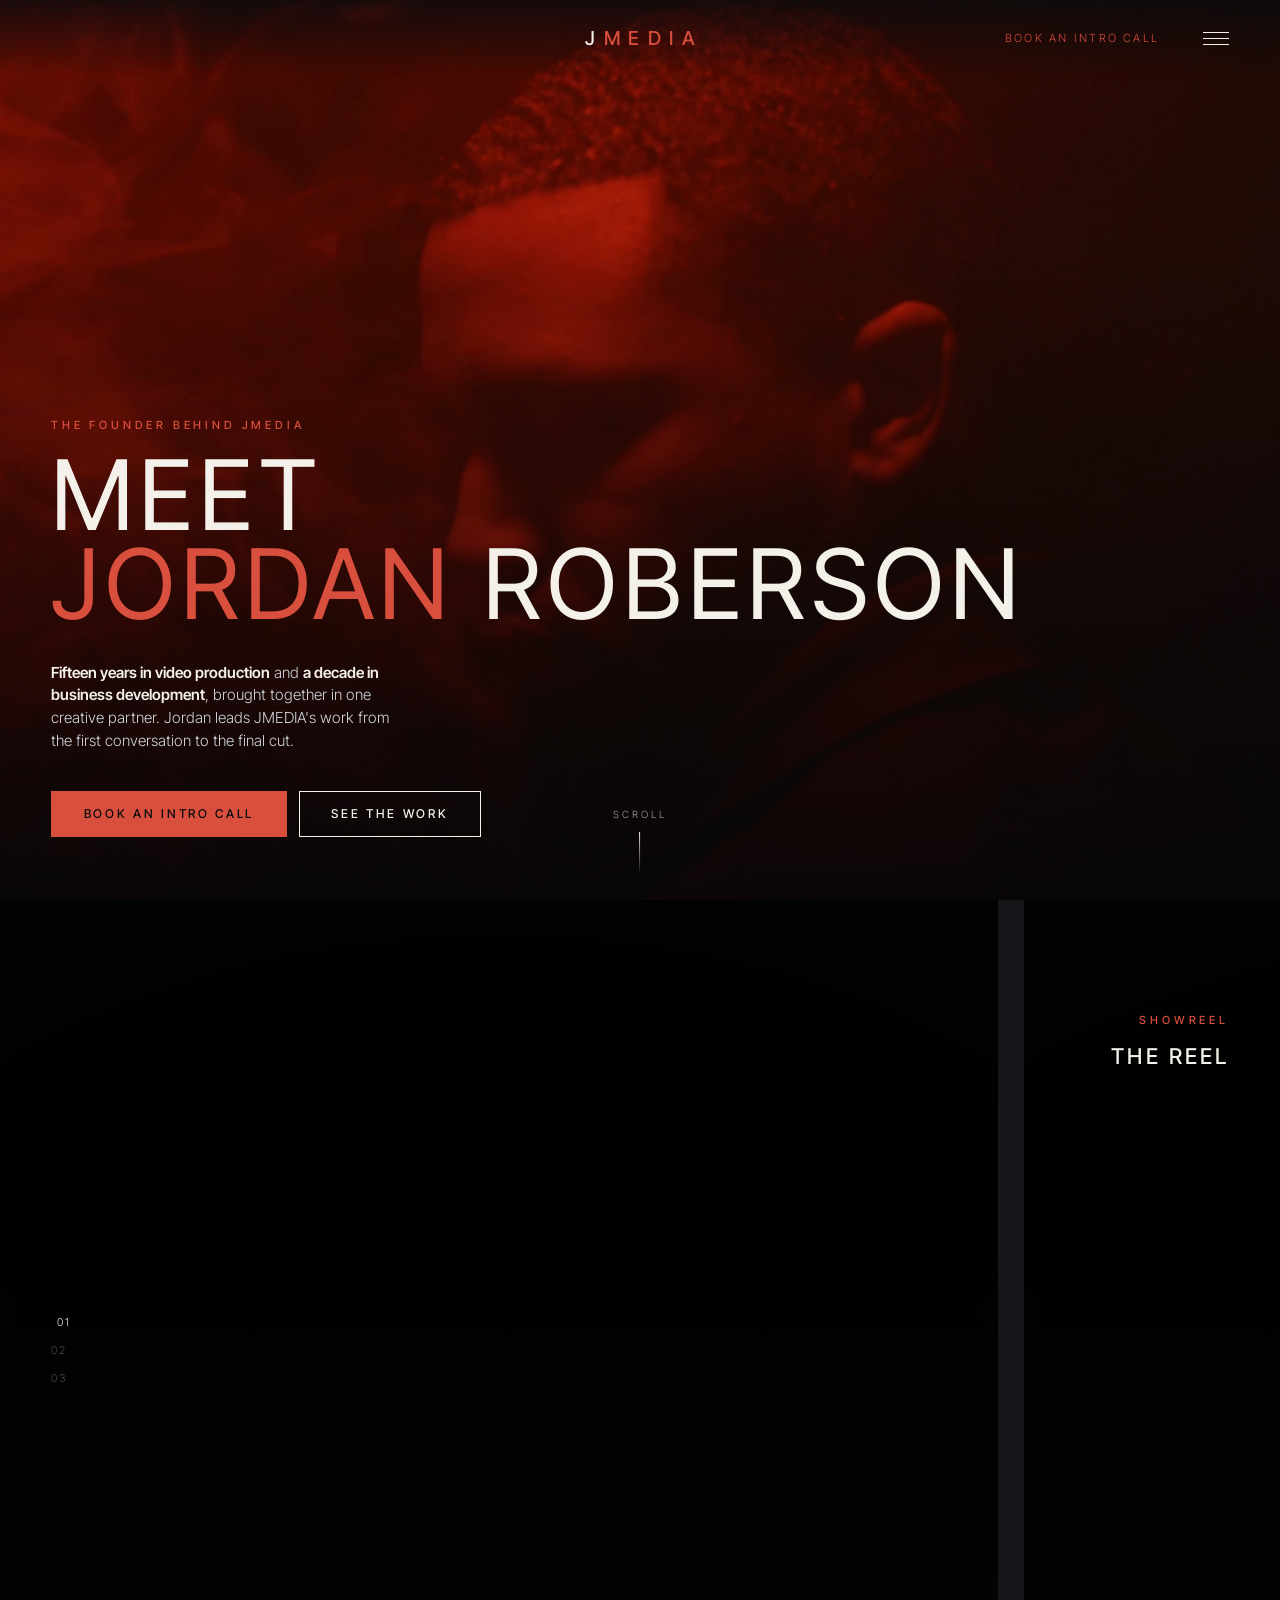
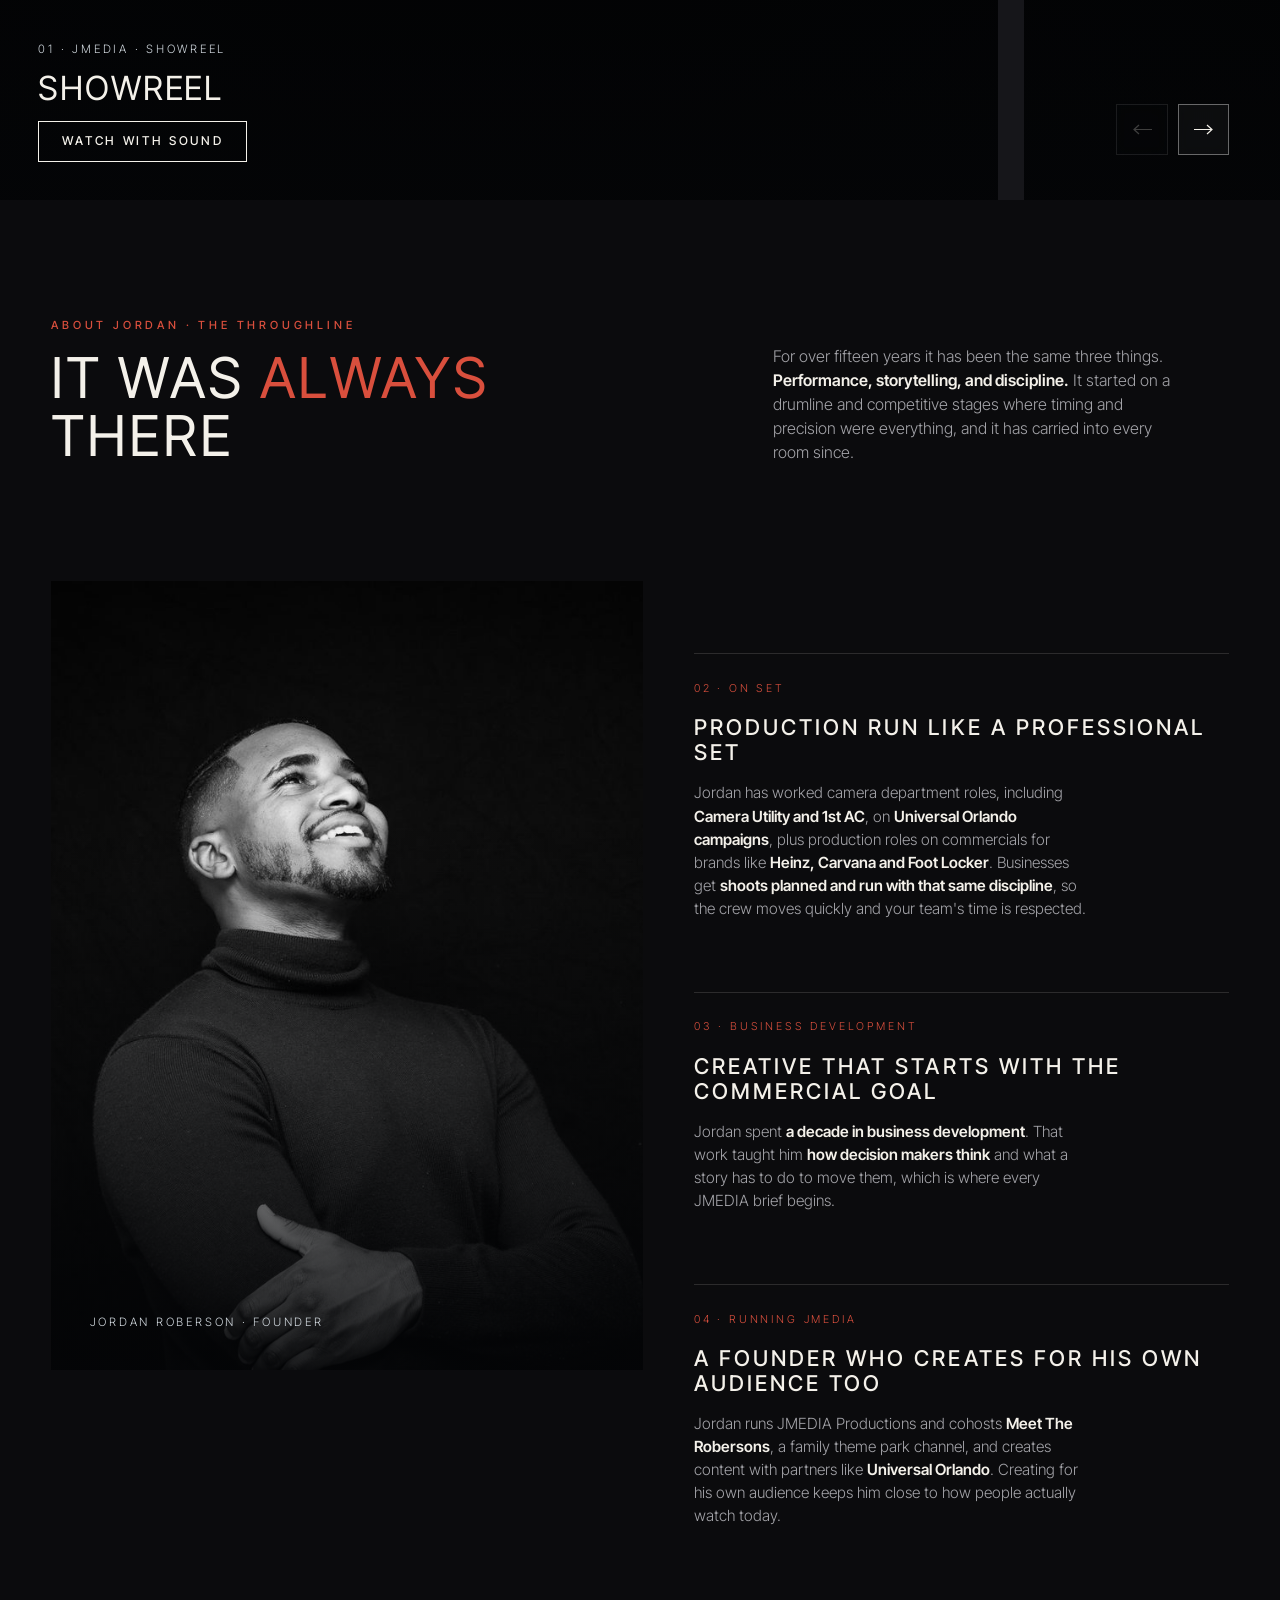
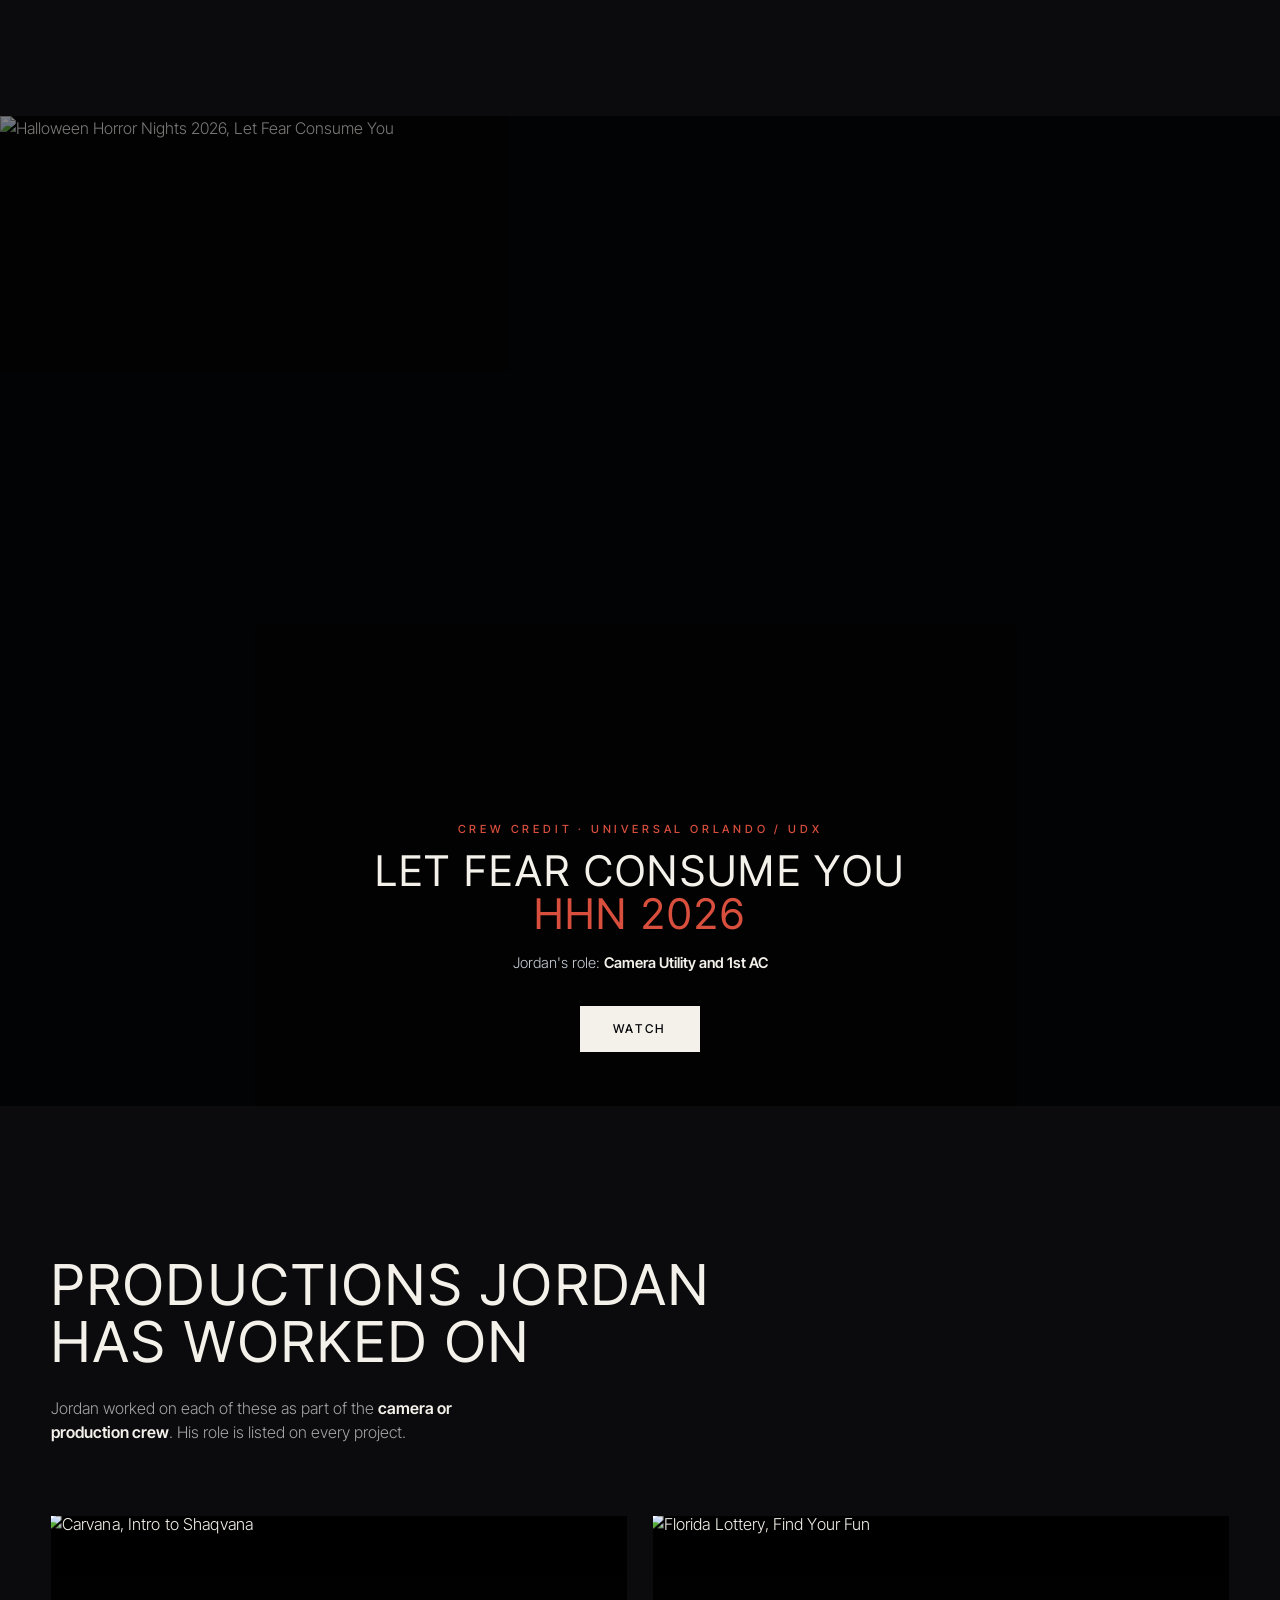
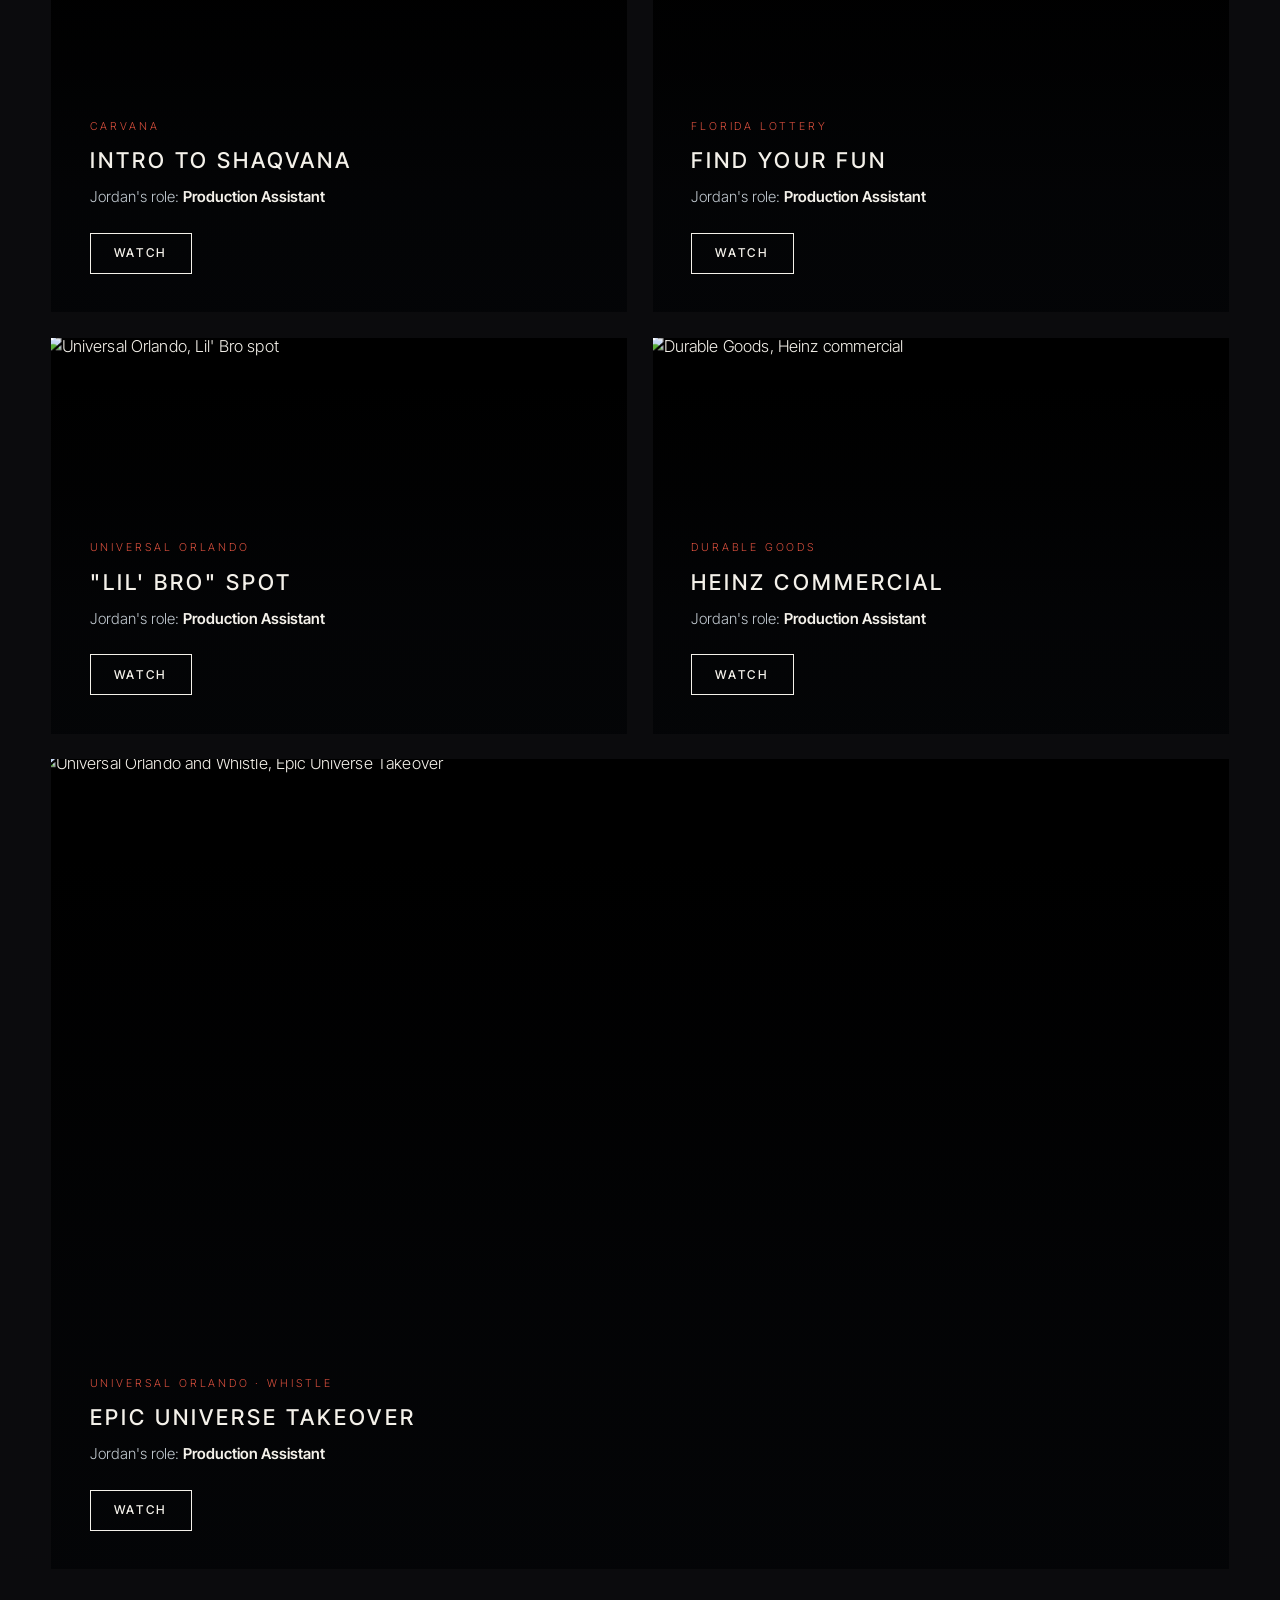
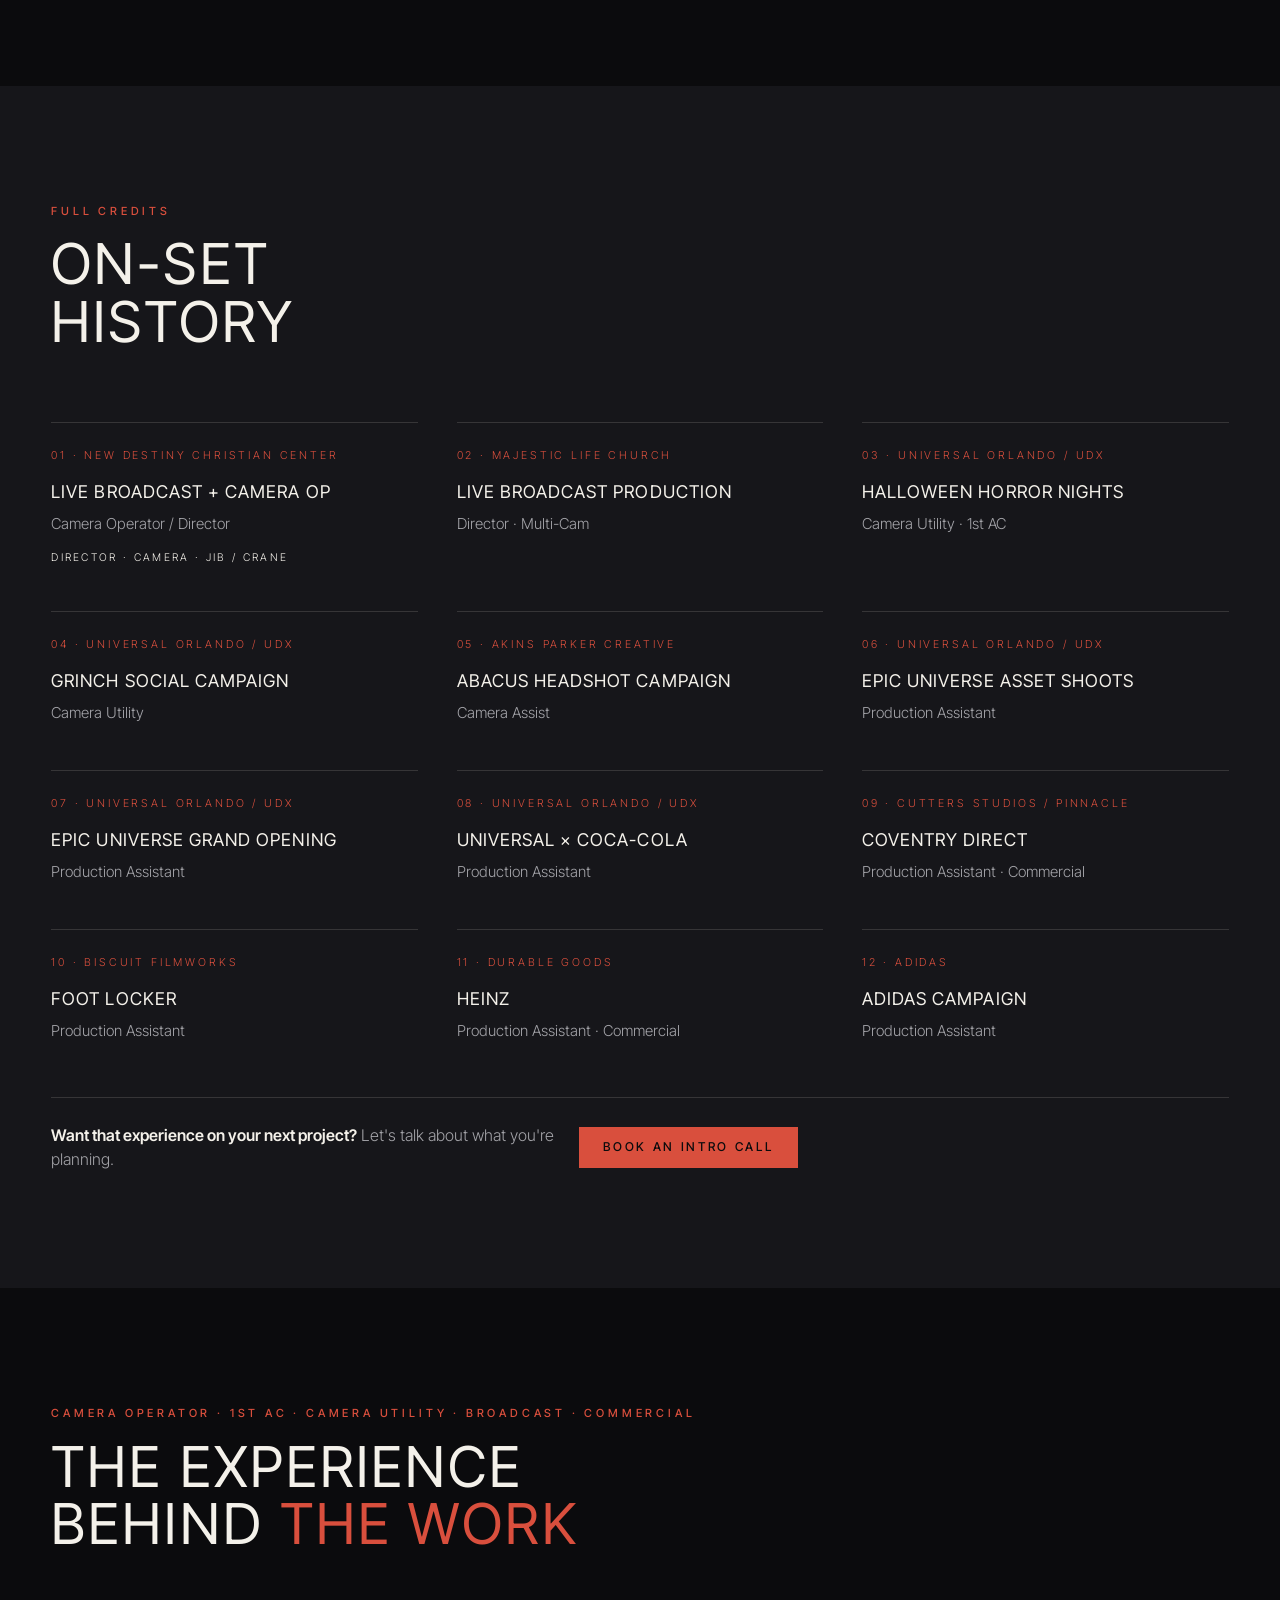
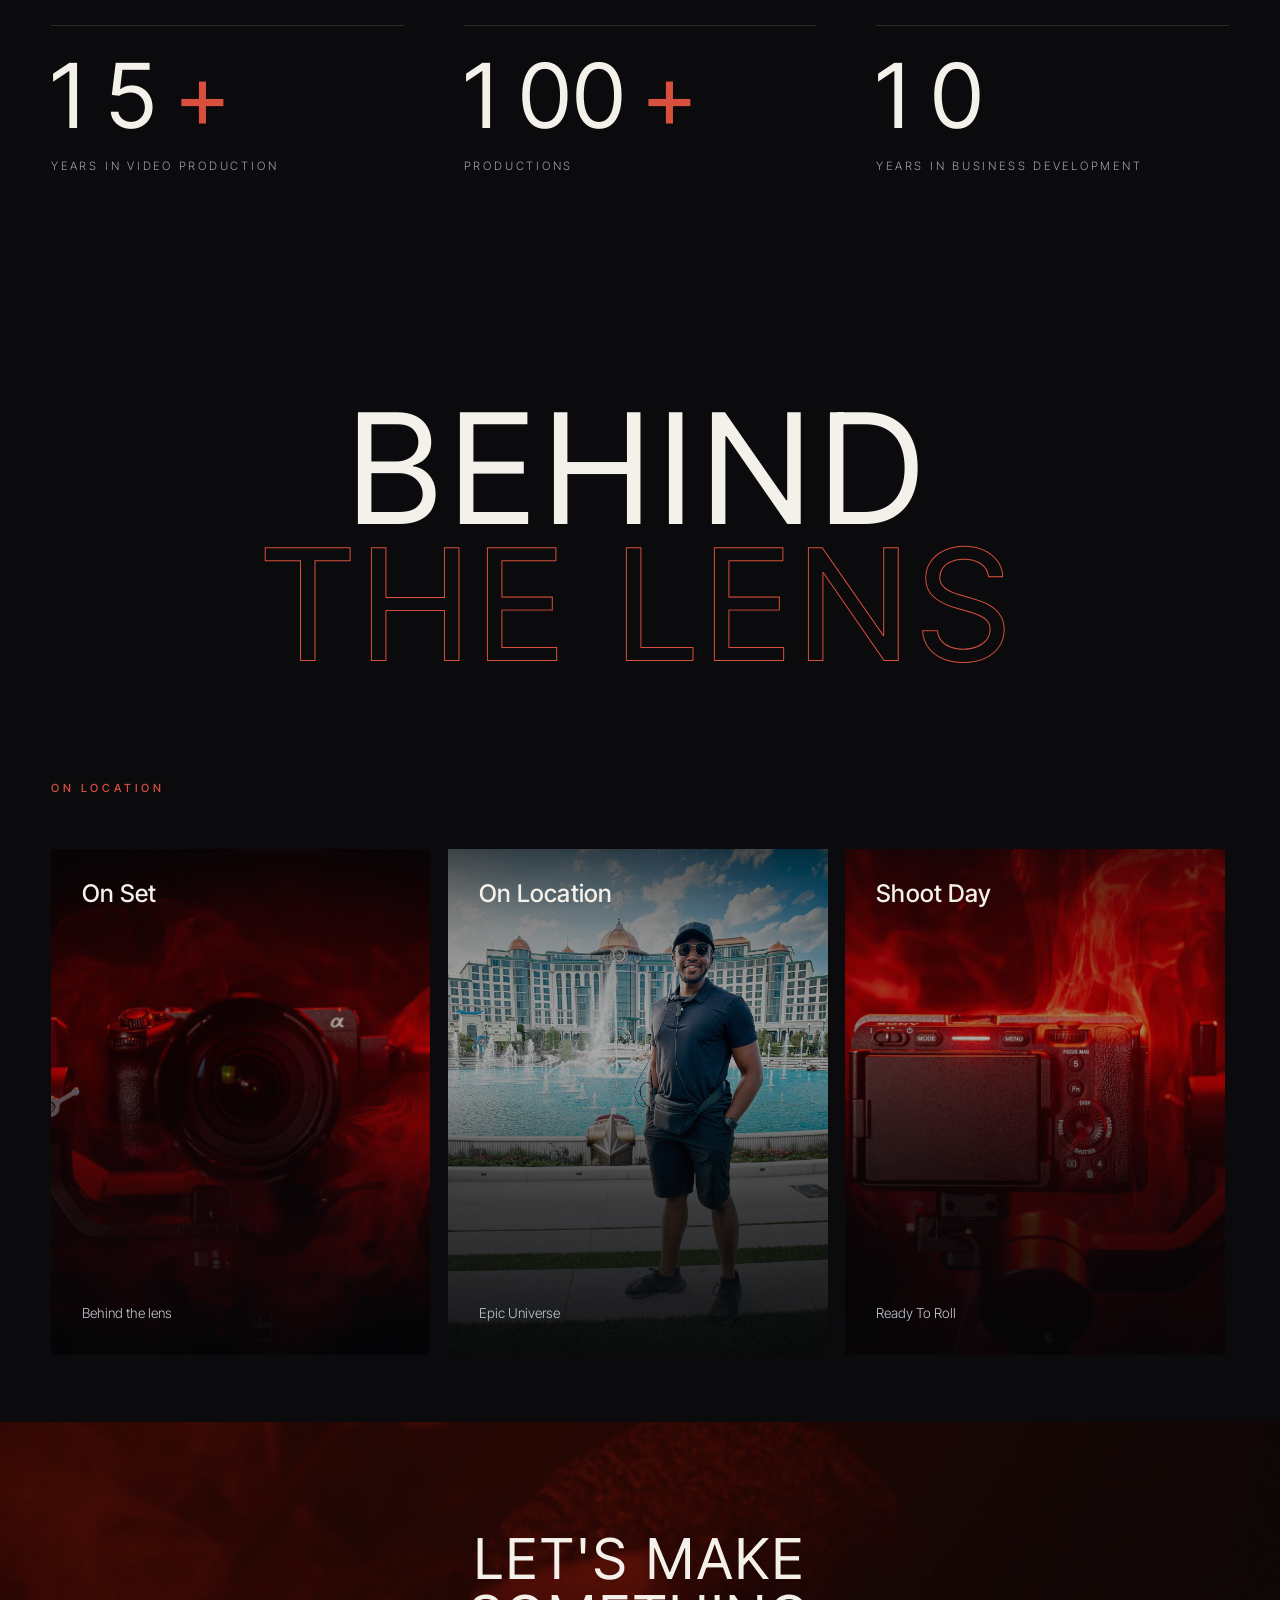
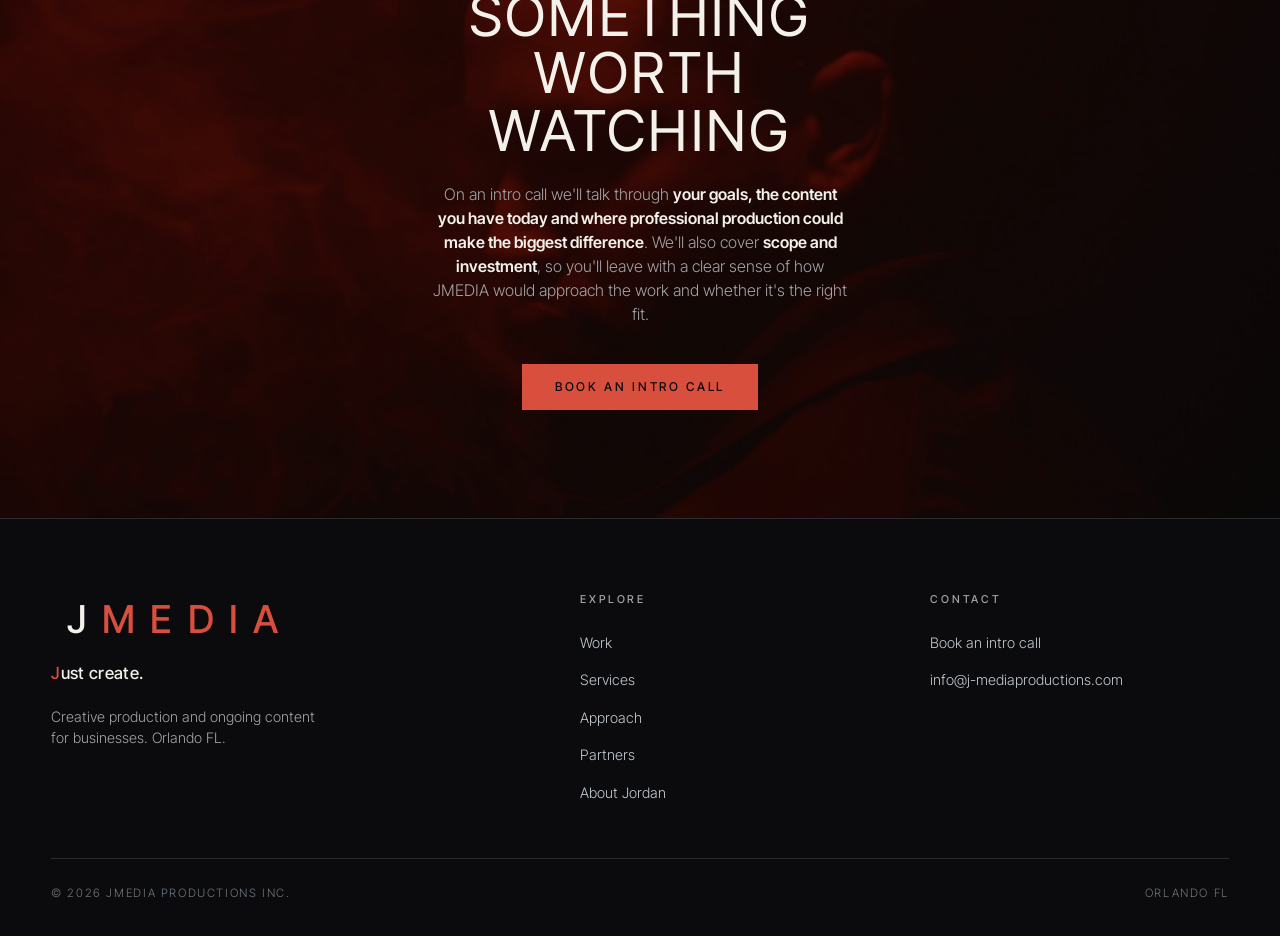
==== commit 7092e392: "Just Create hero, animated process cards, footer motto - Hero headline: JUST + a cycling word (CREAT" ====
--- a/about.html
+++ b/about.html
@@ -4,7 +4,23 @@
 <meta charset="utf-8">
 <meta name="viewport" content="width=device-width, initial-scale=1">
 <title>About Jordan Roberson · JMEDIA</title>
-<meta name="description" content="Jordan Roberson, JMEDIA Productions. Camera Operator and 1st AC in Orlando FL across commercial, broadcast, and branded production.">
+<meta name="description" content="Fifteen years in video production and a decade in business development, brought together in one creative partner. Meet the founder of JMEDIA.">
+<meta name="theme-color" content="#0B0B0D">
+<link rel="icon" type="image/png" sizes="32x32" href="assets/favicon-32.png">
+<link rel="icon" type="image/png" sizes="512x512" href="assets/icon-512.png">
+<link rel="apple-touch-icon" href="assets/apple-touch-icon.png">
+<meta property="og:type" content="website">
+<meta property="og:site_name" content="JMEDIA Productions">
+<meta property="og:url" content="https://jmedia-productions.vercel.app/about.html">
+<meta property="og:title" content="About Jordan Roberson · JMEDIA">
+<meta property="og:description" content="Fifteen years in video production and a decade in business development, brought together in one creative partner. Meet the founder of JMEDIA.">
+<meta property="og:image" content="https://jmedia-productions.vercel.app/assets/og.jpg">
+<meta property="og:image:width" content="1200">
+<meta property="og:image:height" content="630">
+<meta name="twitter:card" content="summary_large_image">
+<meta name="twitter:title" content="About Jordan Roberson · JMEDIA">
+<meta name="twitter:description" content="Fifteen years in video production and a decade in business development, brought together in one creative partner. Meet the founder of JMEDIA.">
+<meta name="twitter:image" content="https://jmedia-productions.vercel.app/assets/og.jpg">
 <link rel="preconnect" href="https://fonts.googleapis.com">
 <link rel="preconnect" href="https://fonts.gstatic.com" crossorigin>
 <link href="https://fonts.googleapis.com/css2?family=Inter+Tight:wght@300;400;500;600;700&display=swap" rel="stylesheet">
@@ -342,6 +358,7 @@
     <div class="foot__cols">
       <div class="foot__about">
         <p class="foot__brand">J<b>MEDIA</b></p>
+        <p class="foot__motto"><span class="j">J</span>ust create.</p>
         <p class="body" style="font-size:.9rem;max-width:34ch">Creative production and ongoing content for businesses. Orlando FL.</p>
       </div>
       <div>
--- a/assets/site.css
+++ b/assets/site.css
@@ -662,3 +662,44 @@
 
 .partner img{max-width:min(78%,250px);max-height:88px}
 @media(max-width:760px){.partner img{max-height:62px}}
+
+/* every logo carries its own name, so the label is for screen readers only */
+.partner .partner__name,.partner.has-logo .partner__name{position:absolute;width:1px;height:1px;overflow:hidden;clip:rect(0 0 0 0);white-space:nowrap}
+
+/* ============ JUST CREATE: the J carries the brand ============ */
+.j{color:var(--accent)}
+.sr{position:absolute;width:1px;height:1px;overflow:hidden;clip:rect(0 0 0 0);white-space:nowrap}
+.hero--home .hero__title--j{font-size:clamp(3.4rem,13vw,8.4rem);line-height:.9;letter-spacing:.05em;margin-bottom:.32em}
+@media(min-width:960px){.hero--home .hero__title--j{font-size:clamp(4rem,7.2vw,6.4rem)}}
+.rotator{display:inline-grid;vertical-align:bottom;overflow:hidden;padding-bottom:.04em}
+.rotator__w{grid-area:1/1;transform:translateY(105%);opacity:0;
+  transition:transform .75s var(--ease),opacity .75s var(--ease)}
+.rotator__w.is-on{transform:none;opacity:1}
+.rotator__w.is-out{transform:translateY(-105%);opacity:0}
+.foot__motto{margin:-.4rem 0 1.2rem;font-size:1.05rem;letter-spacing:.02em;color:var(--ink);font-weight:500}
+
+/* ============ HOW A PROJECT RUNS: cards that light up in order ============ */
+.run{list-style:none;margin:0;padding:0;display:grid;gap:14px;grid-template-columns:1fr}
+@media(min-width:760px){.run{grid-template-columns:repeat(2,1fr)}}
+@media(min-width:1100px){.run{grid-template-columns:repeat(3,1fr)}}
+.run__step{position:relative;overflow:hidden;padding:30px 28px 32px;background:#1E1E23;
+  border:1px solid rgba(244,241,234,.08);
+  opacity:0;transform:translateY(28px);
+  transition:opacity .8s var(--ease) calc(var(--i) * .12s),transform .8s var(--ease) calc(var(--i) * .12s),
+    background .4s var(--ease),border-color .4s var(--ease)}
+.run__step.is-in{opacity:1;transform:none}
+.run__step::before{content:"";position:absolute;left:0;top:0;width:100%;height:2px;background:var(--accent);
+  transform:scaleX(0);transform-origin:left;transition:transform 1.1s var(--ease) calc(var(--i) * .12s + .1s)}
+.run__step.is-lit::before{transform:scaleX(1)}
+.run__num{display:block;margin-bottom:1.3rem;font-size:clamp(3.2rem,5vw,4.6rem);line-height:1;font-weight:500;letter-spacing:.02em;
+  color:transparent;-webkit-text-stroke:1.2px rgba(244,241,234,.28);
+  transition:color .7s var(--ease) calc(var(--i) * .12s + .45s),-webkit-text-stroke-color .7s var(--ease) calc(var(--i) * .12s + .45s)}
+.run__step.is-lit .run__num{color:var(--accent);-webkit-text-stroke-color:var(--accent)}
+.run__step h4{margin:0 0 .8rem;font-size:1.15rem;font-weight:500;letter-spacing:.06em;text-transform:uppercase;color:var(--ink)}
+.run__step p{margin:0;color:var(--ink-dim);font-size:.96rem;line-height:1.6}
+.run__step p strong{color:var(--ink);font-weight:600}
+.run__step:hover{background:#24242A;border-color:color-mix(in srgb,var(--accent) 45%,transparent)}
+.run__tag{display:inline-block;margin:0 0 1rem;padding:5px 10px;font-size:.62rem;font-weight:600;letter-spacing:.2em;text-transform:uppercase;
+  color:#0B0B0D;background:var(--accent)}
+.run__step--ongoing{background:linear-gradient(160deg,color-mix(in srgb,var(--accent) 14%,#1E1E23),#1E1E23 60%)}
+@media(prefers-reduced-motion:reduce){.run__step{opacity:1;transform:none}}
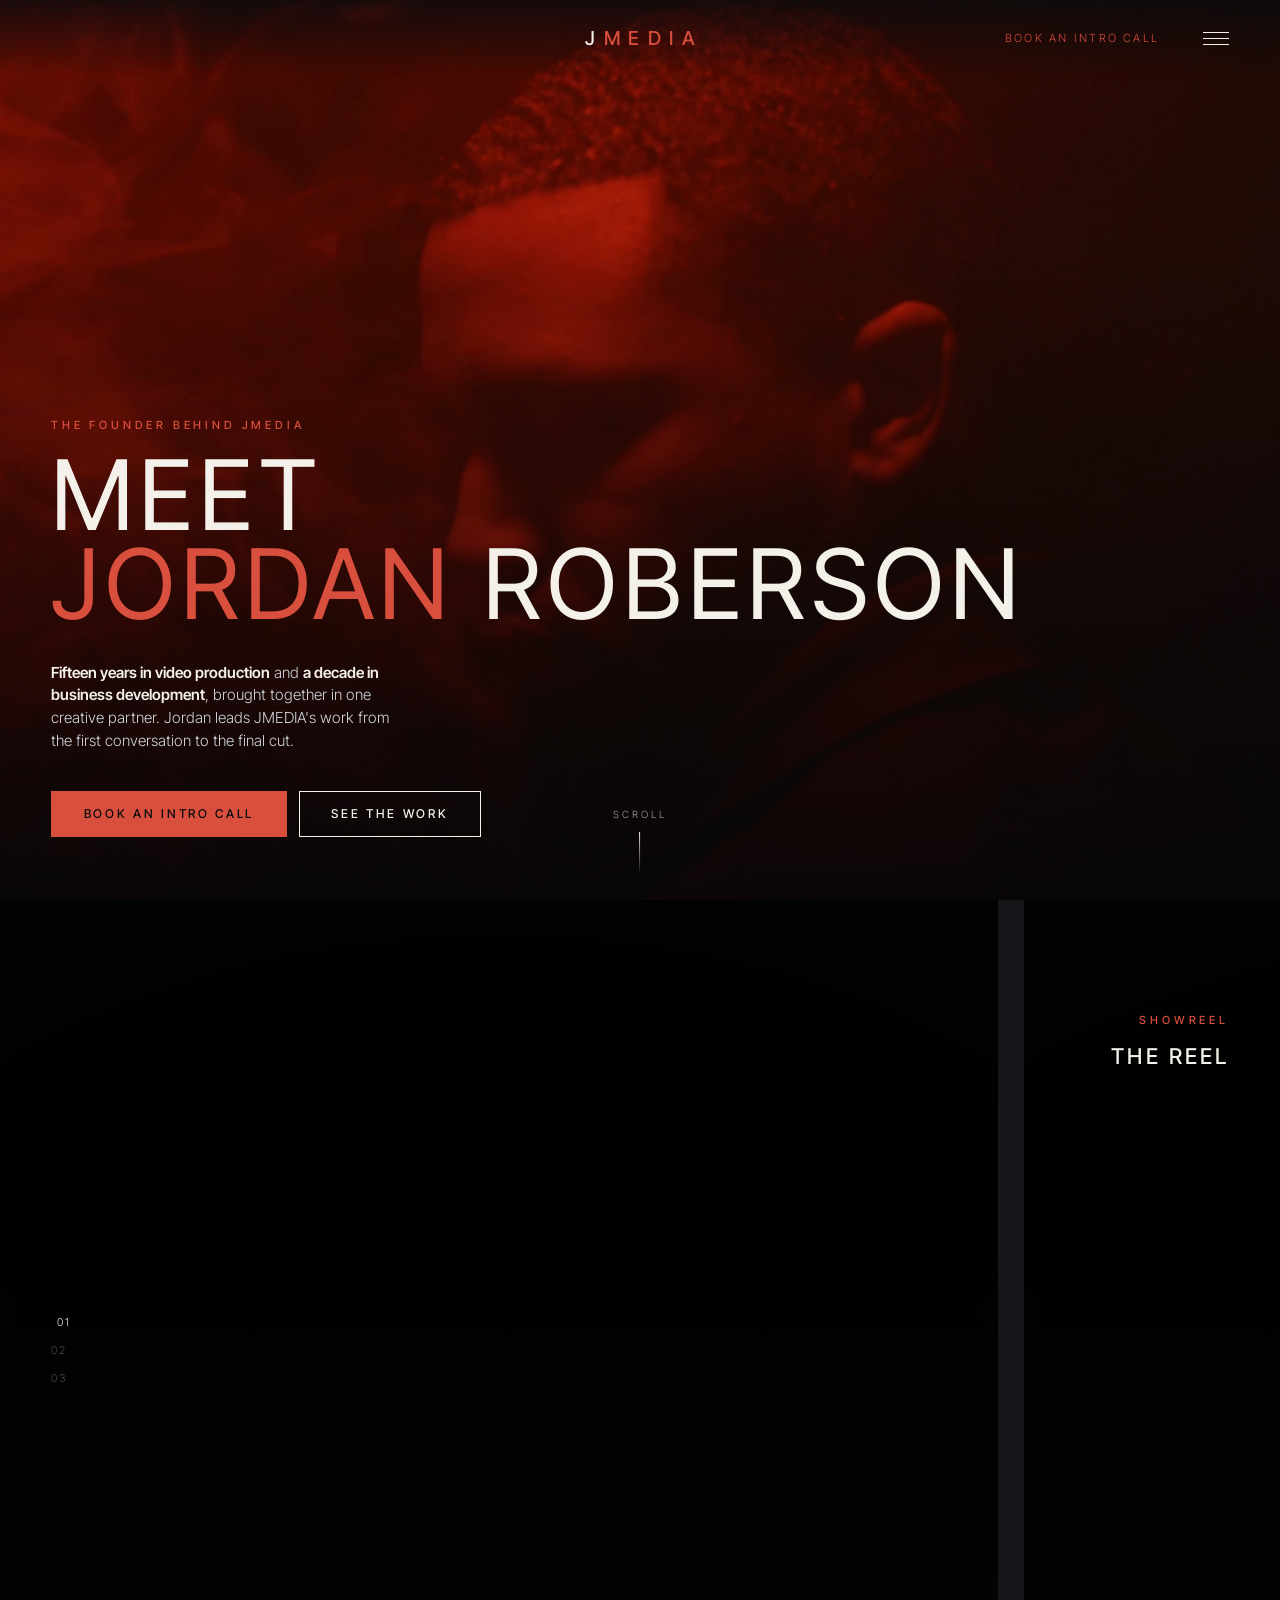
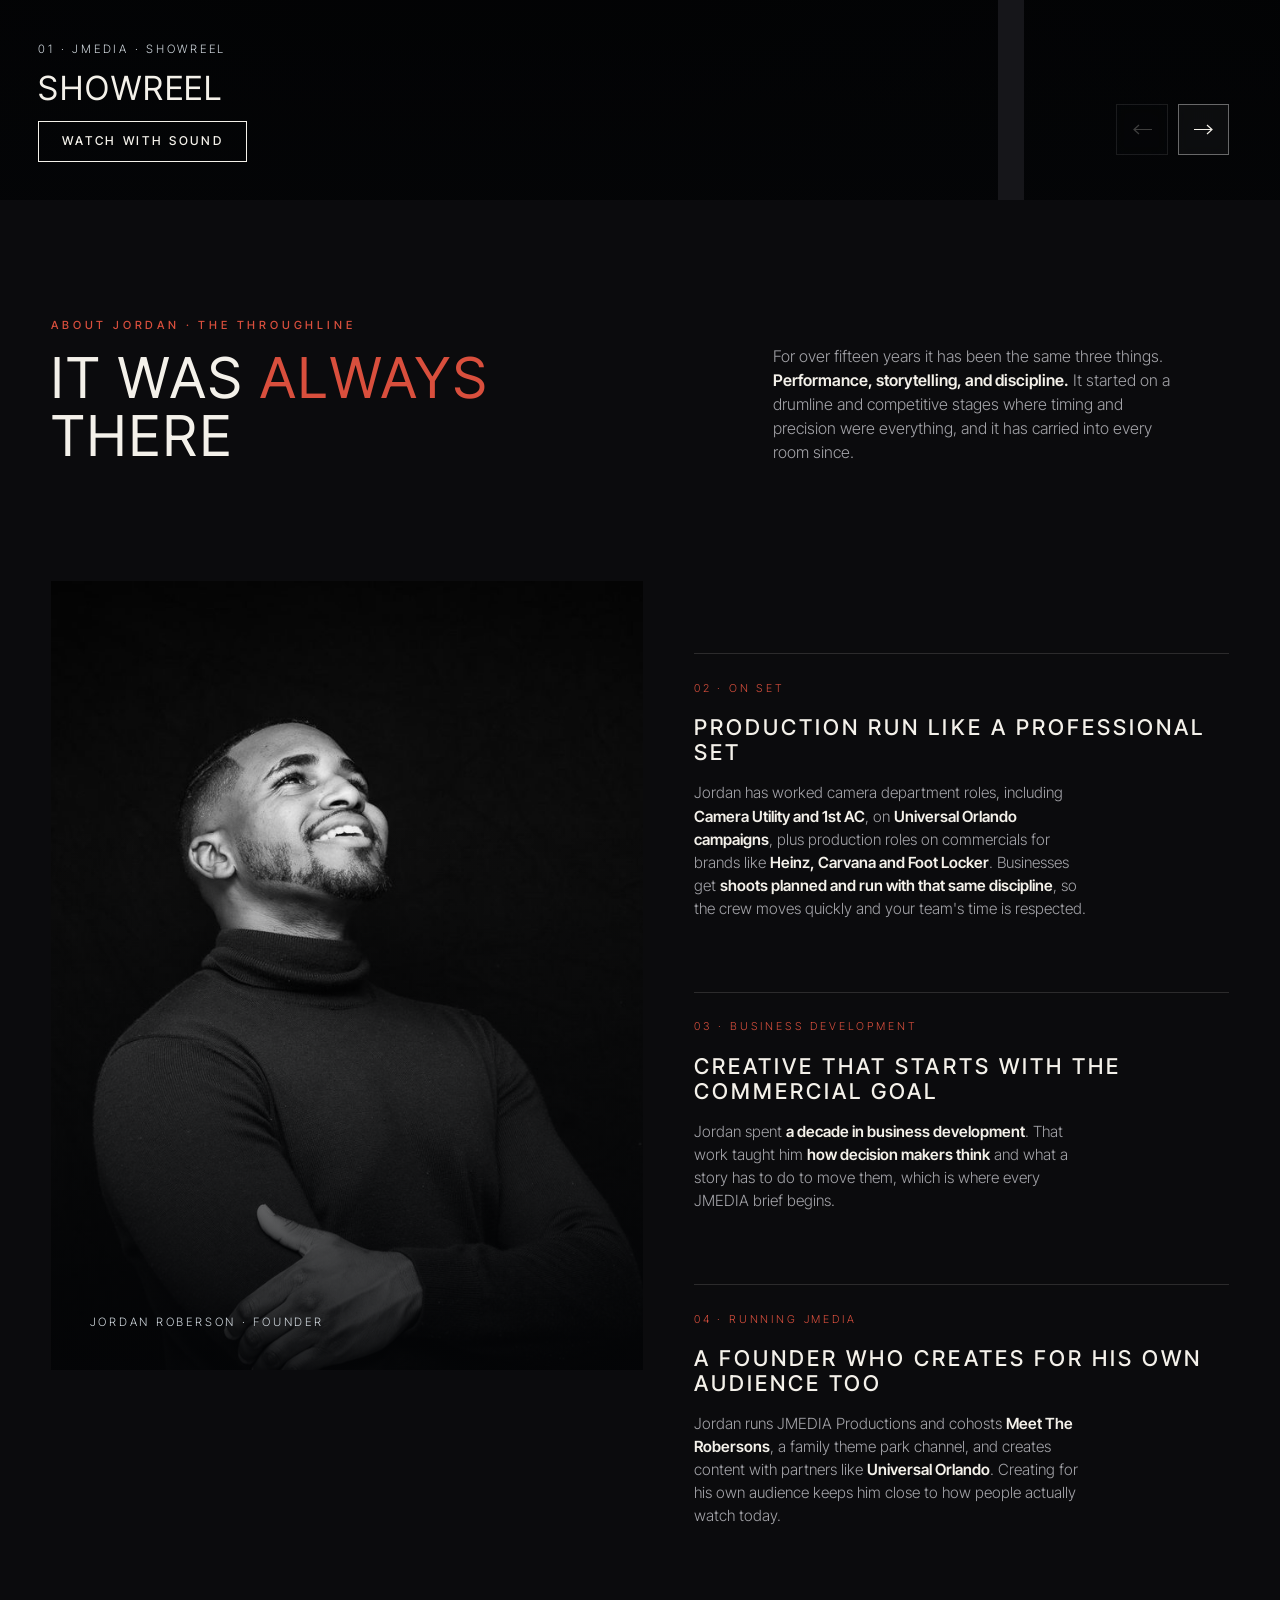
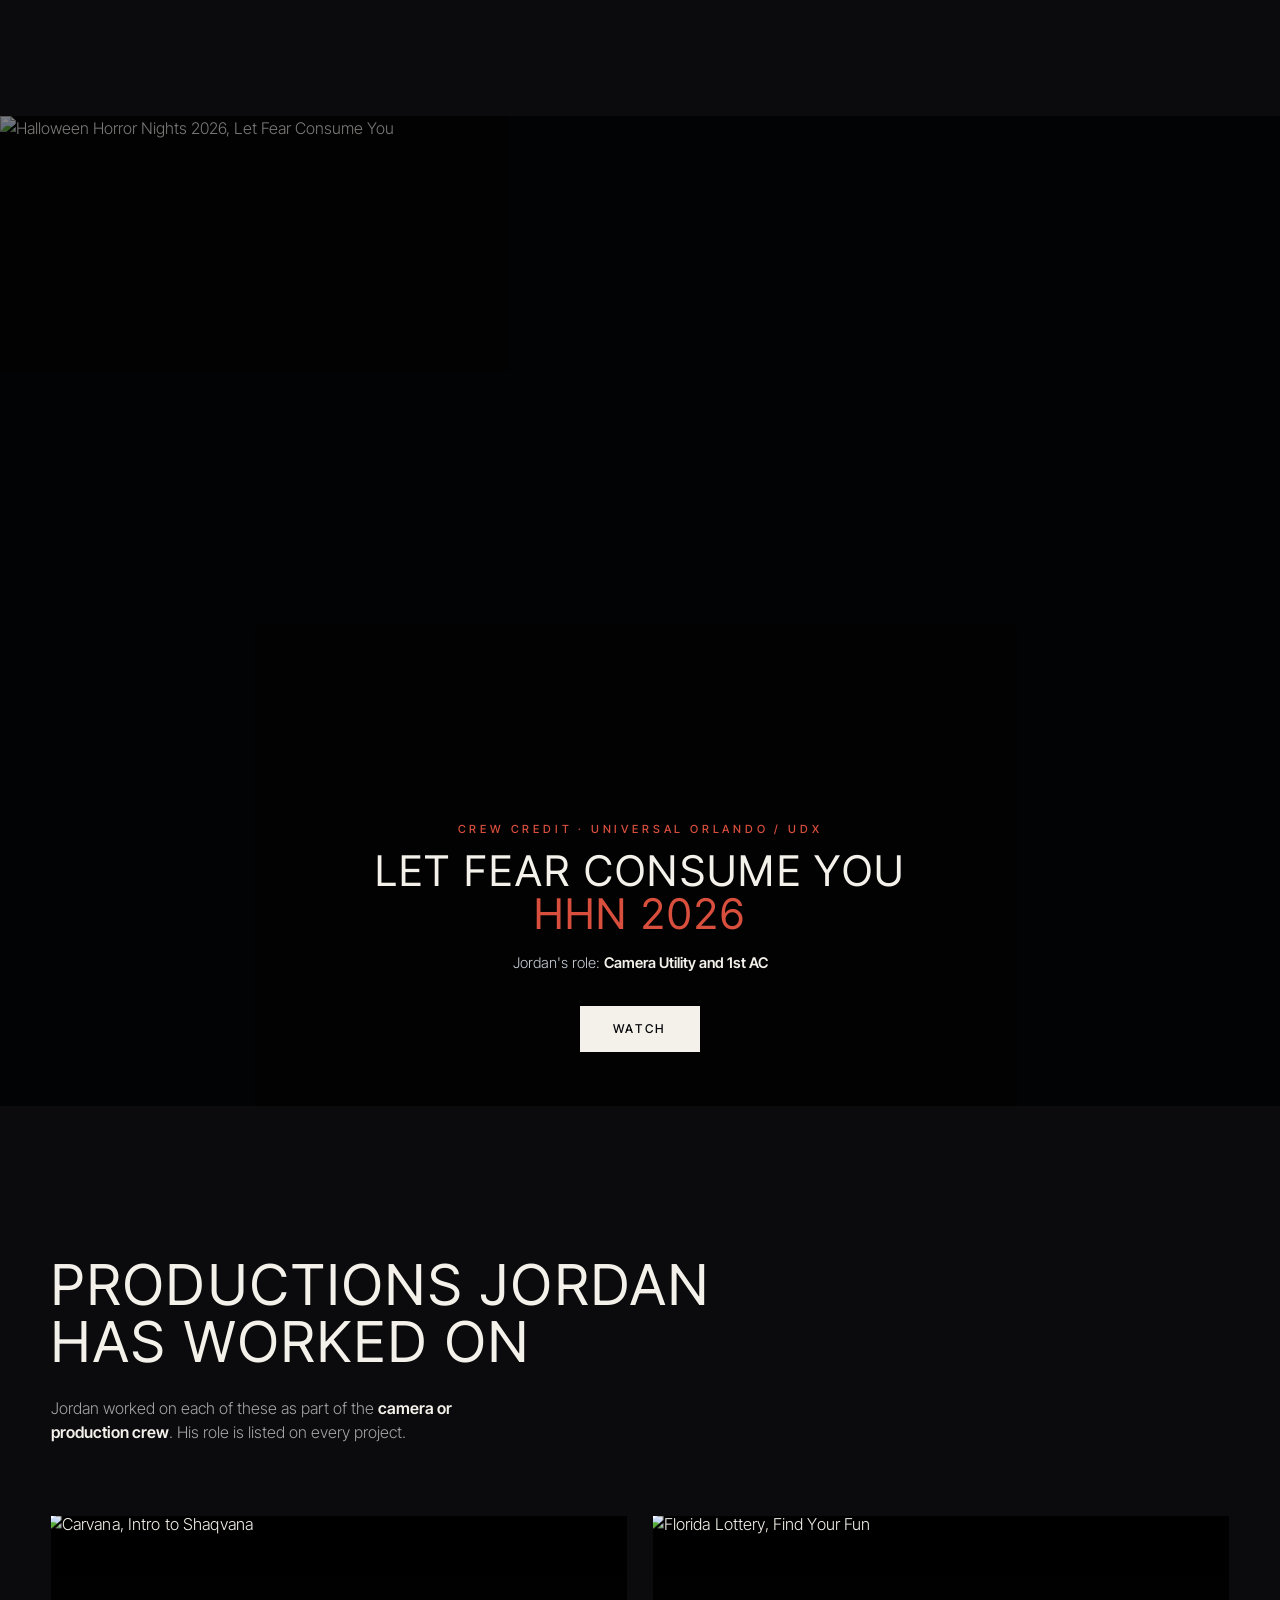
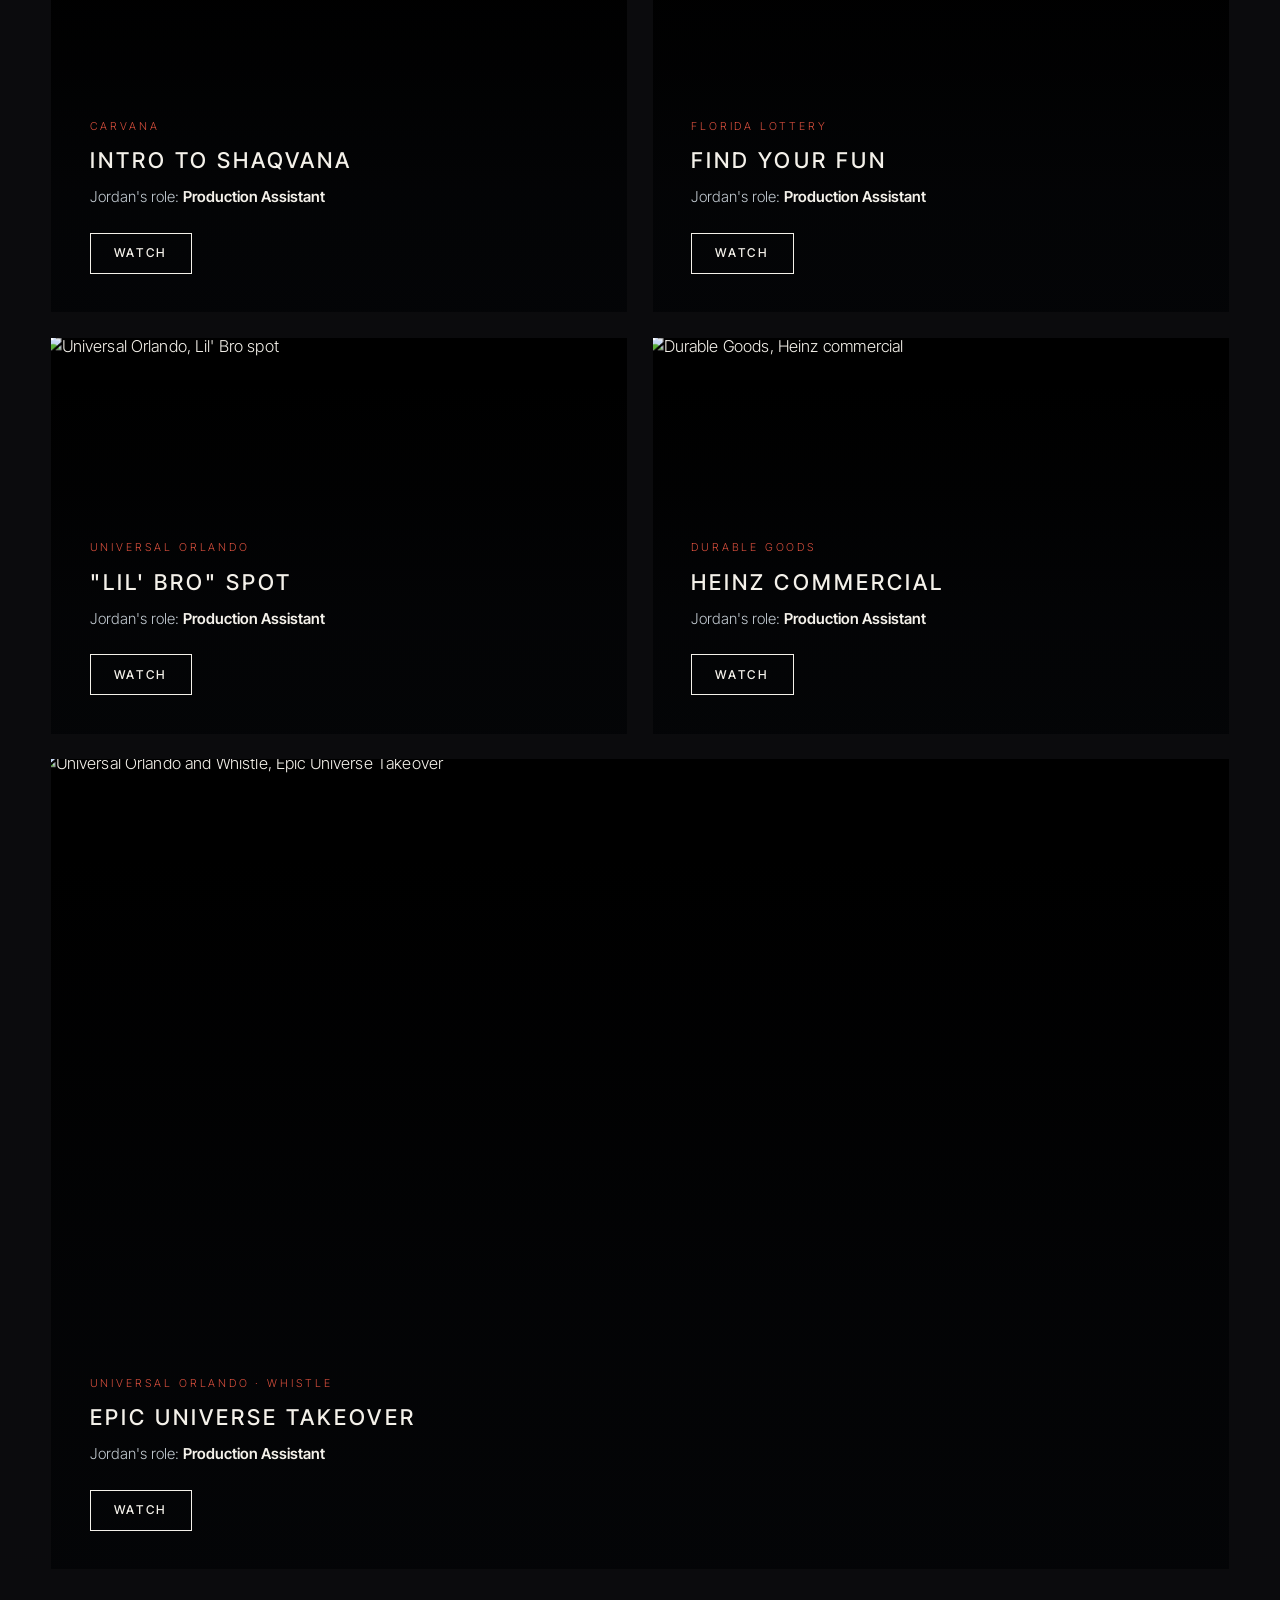
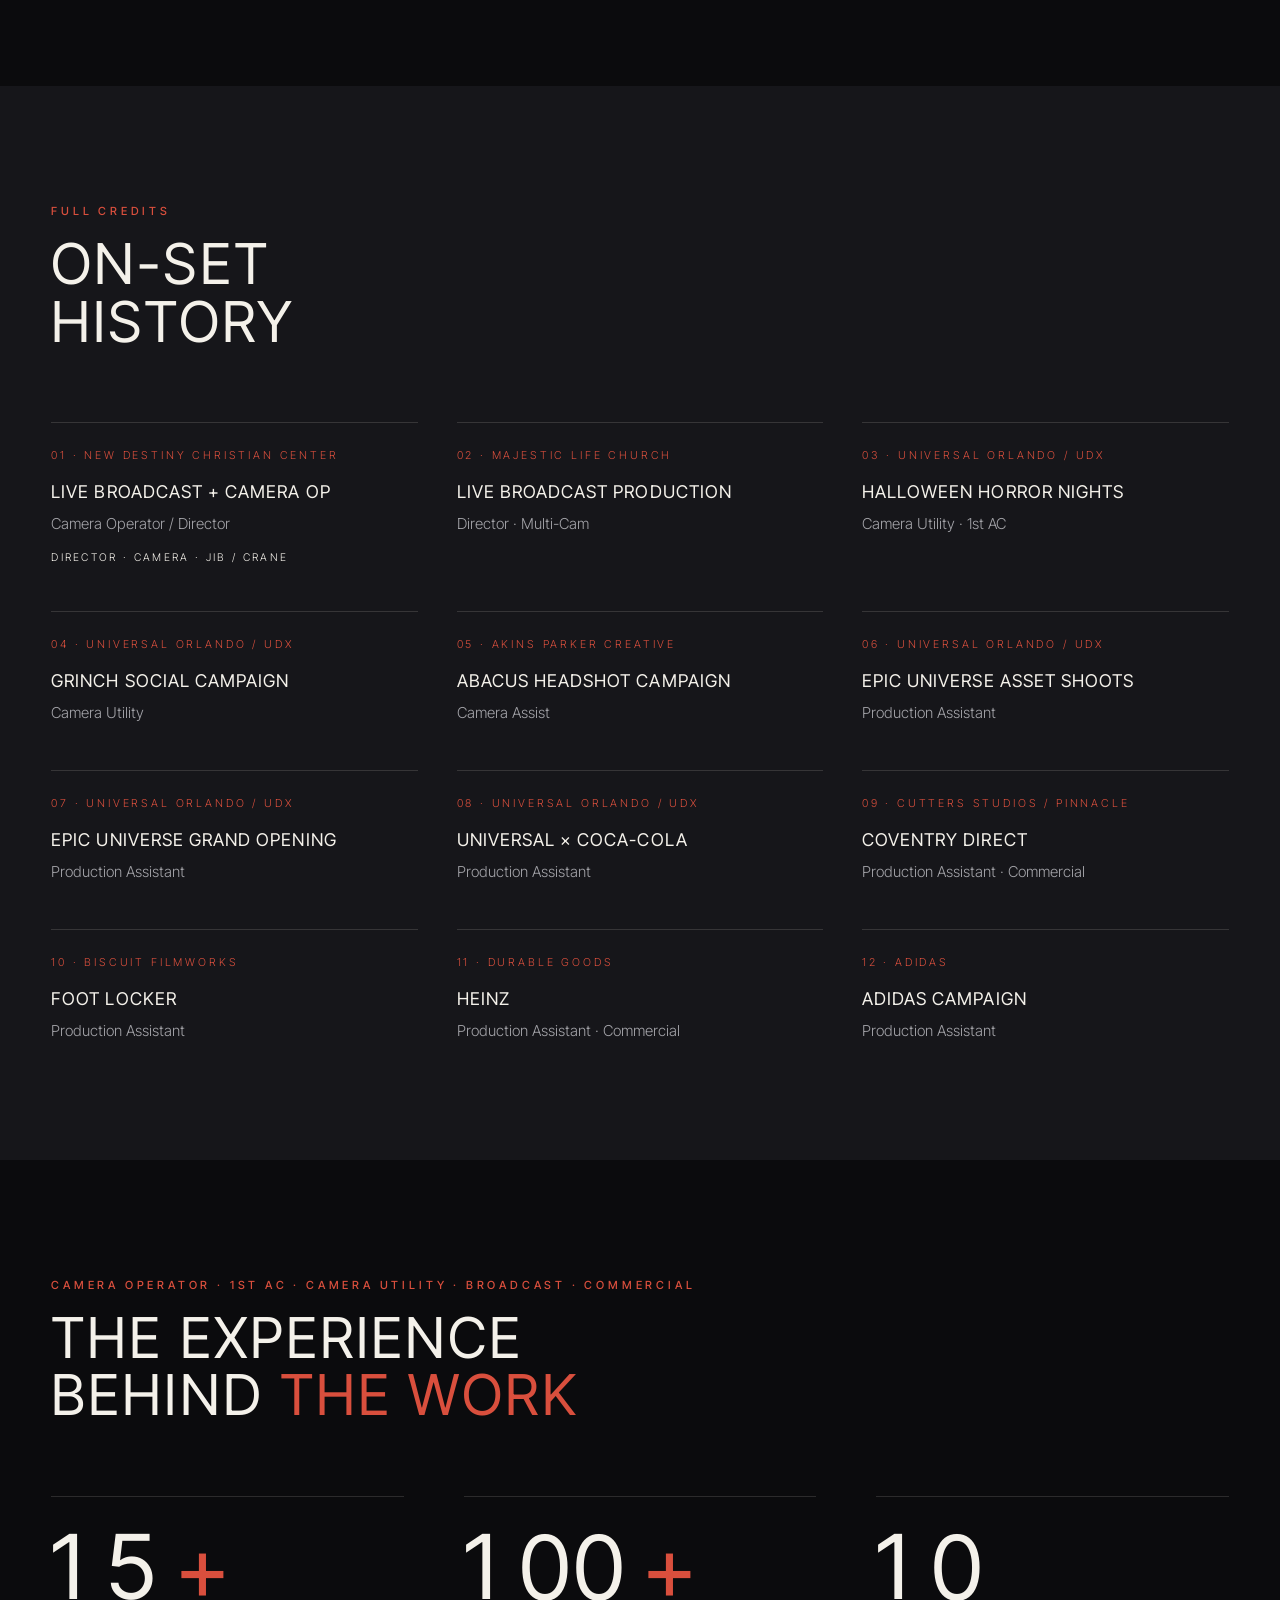
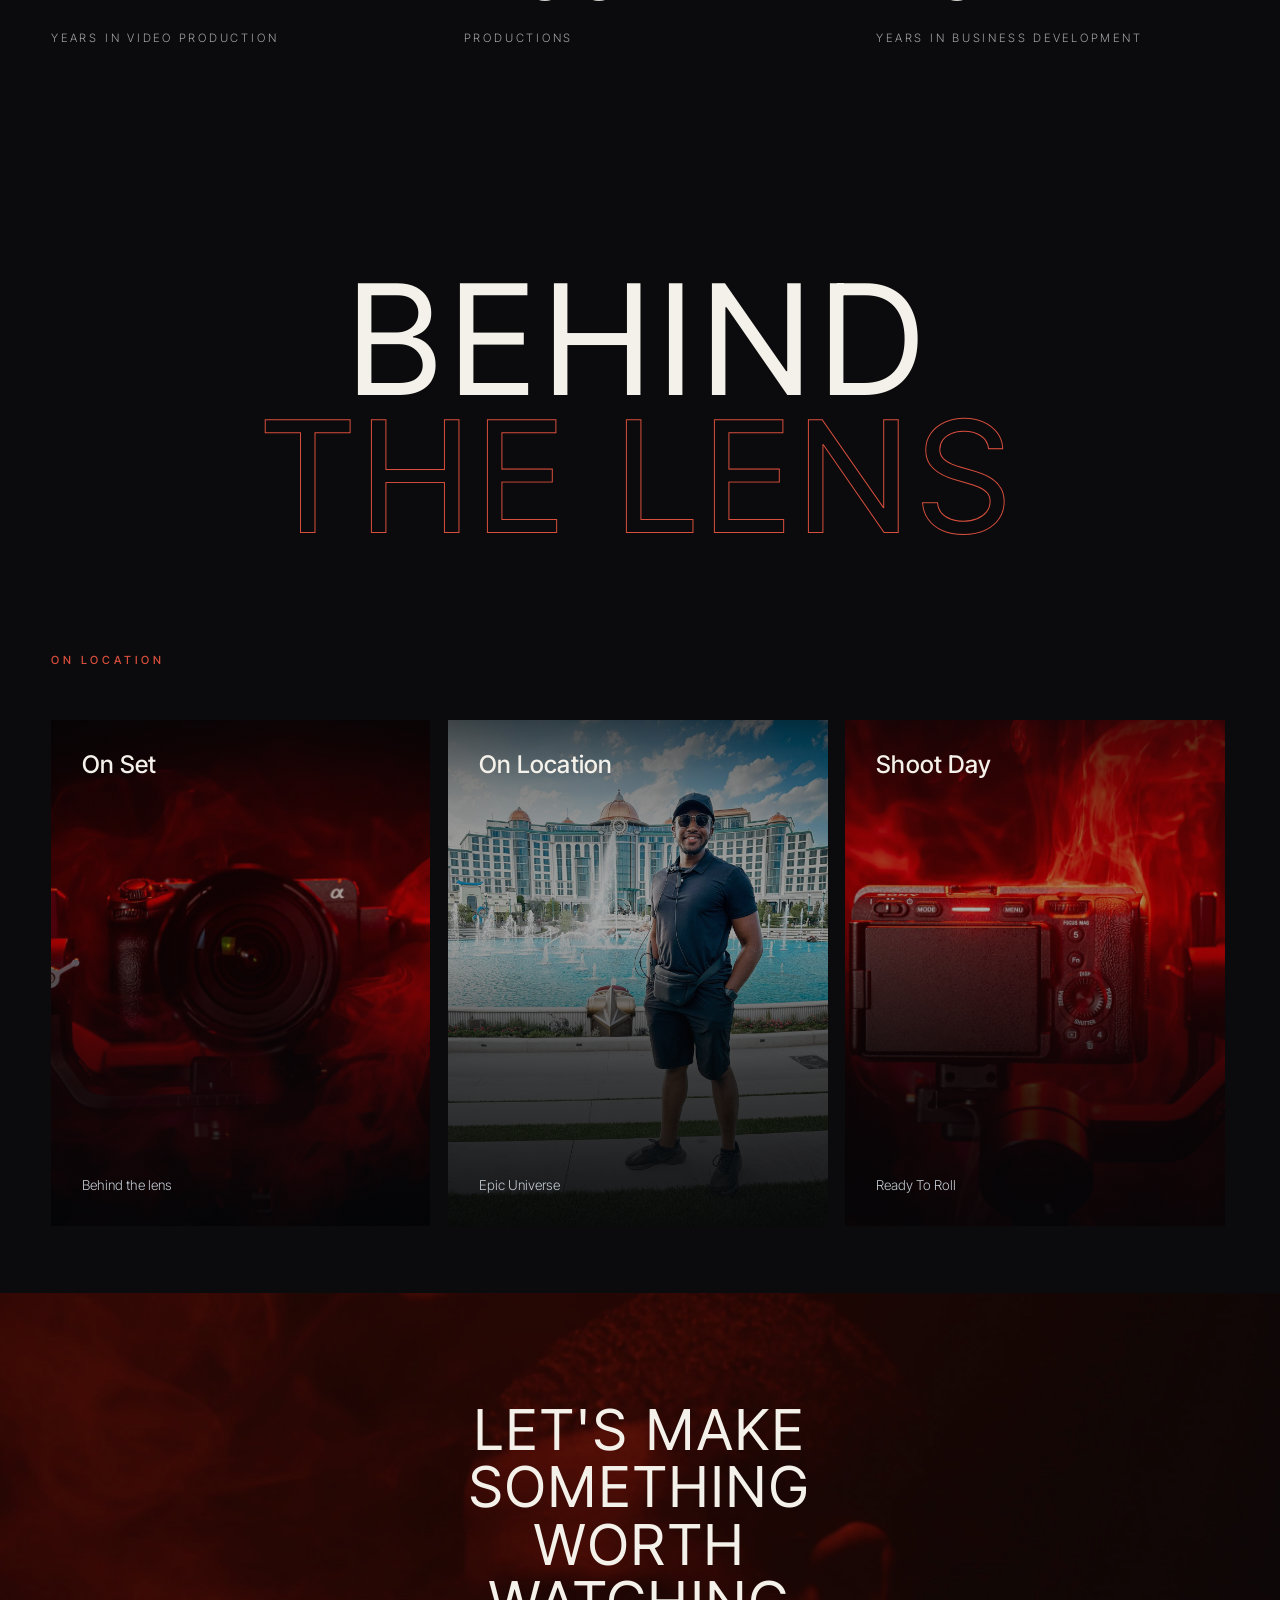
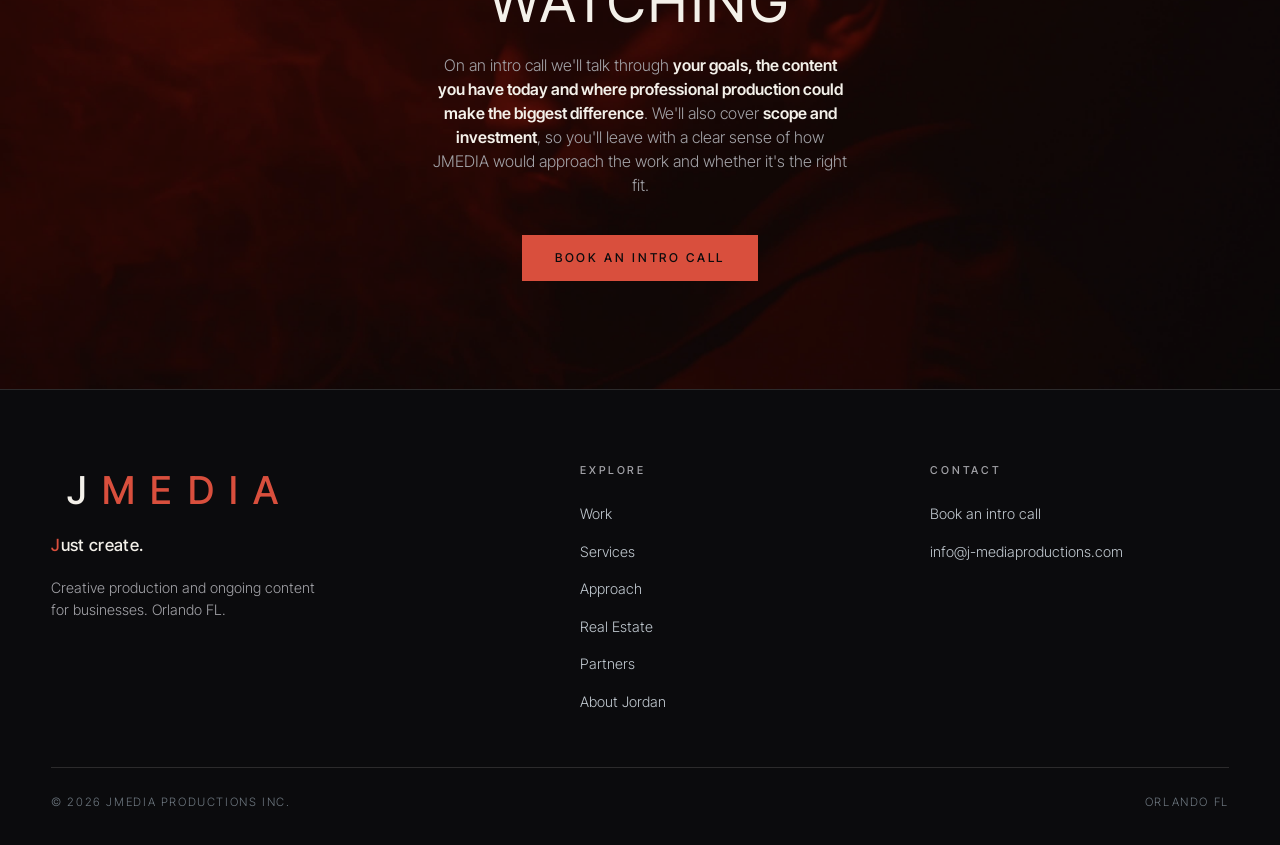
==== commit 5396b3b1: "Real Estate page with TSRE spotlight; tighten the booking funnel - realestate.html: "Just listed." h" ====
--- a/about.html
+++ b/about.html
@@ -35,7 +35,7 @@
   <div class="nav__side">
     <a class="nav__link" href="index.html#work">Work</a>
     <a class="nav__link" href="index.html#services">Services</a>
-    <a class="nav__link" href="index.html#approach">Approach</a>
+    <a class="nav__link" href="realestate.html">Real Estate</a>
     <a class="nav__link" href="index.html#partners">Partners</a>
   </div>
   <a class="brand" href="index.html" aria-label="JMEDIA home">J<b>MEDIA</b></a>
@@ -51,6 +51,7 @@
     <li><a href="index.html#work">Work</a></li>
     <li><a href="index.html#services">Services</a></li>
     <li><a href="index.html#approach">Approach</a></li>
+    <li><a href="realestate.html">Real Estate</a></li>
     <li><a href="index.html#partners">Partners</a></li>
     <li><a href="#top">About</a></li>
     <li class="menu__cta"><a class="btn btn--accent" href="https://calendar.app.google/BkgfP4EBCaa2ZVK66" target="_blank" rel="noopener">Book an intro call</a></li>
@@ -261,10 +262,6 @@
       <div class="credit" data-reveal data-reveal-delay="1"><span class="num">11 · Durable Goods</span><h4>Heinz</h4><p>Production Assistant · Commercial</p></div>
       <div class="credit" data-reveal data-reveal-delay="2"><span class="num">12 · Adidas</span><h4>Adidas Campaign</h4><p>Production Assistant</p></div>
     </div>
-    <div class="section__cta" data-reveal>
-      <p><strong>Want that experience on your next project?</strong> Let's talk about what you're planning.</p>
-      <a class="btn btn--accent btn--sm" href="https://calendar.app.google/BkgfP4EBCaa2ZVK66" target="_blank" rel="noopener">Book an intro call</a>
-    </div>
   </div>
 </section>
 
@@ -367,6 +364,7 @@
           <li><a href="index.html#work">Work</a></li>
           <li><a href="index.html#services">Services</a></li>
           <li><a href="index.html#approach">Approach</a></li>
+    <li><a href="realestate.html">Real Estate</a></li>
     <li><a href="index.html#partners">Partners</a></li>
           <li><a href="#top">About Jordan</a></li>
         </ul>
--- a/assets/site.css
+++ b/assets/site.css
@@ -703,3 +703,24 @@
   color:#0B0B0D;background:var(--accent)}
 .run__step--ongoing{background:linear-gradient(160deg,color-mix(in srgb,var(--accent) 14%,#1E1E23),#1E1E23 60%)}
 @media(prefers-reduced-motion:reduce){.run__step{opacity:1;transform:none}}
+
+/* ============ PHOTO GALLERIES (industry pages) ============ */
+.pgrid{display:grid;gap:10px;grid-template-columns:repeat(2,1fr)}
+@media(min-width:900px){.pgrid{grid-template-columns:repeat(3,1fr);gap:14px}}
+.pgrid__item{position:relative;display:block;padding:0;aspect-ratio:3/2;overflow:hidden;background:#000;cursor:zoom-in}
+.pgrid__item--wide{grid-column:span 2}
+.pgrid__item img{width:100%;height:100%;object-fit:cover;transition:transform 1.2s var(--ease),filter .6s var(--ease);filter:brightness(.92)}
+.pgrid__item:hover img{transform:scale(1.05);filter:brightness(1.05)}
+.pgrid__item::after{content:"";position:absolute;inset:0;box-shadow:inset 0 0 0 0 var(--accent);transition:box-shadow .35s var(--ease)}
+.pgrid__item:hover::after,.pgrid__item:focus-visible::after{box-shadow:inset 0 0 0 2px var(--accent)}
+@media(max-width:600px){.pgrid__item--wide{grid-column:1/-1}}
+.tsre__logo{display:block;width:min(220px,60%);height:auto;margin:0 0 1.4rem;opacity:.9}
+
+/* photo viewer */
+.lightbox--photo{padding:clamp(56px,8vh,90px) clamp(12px,6vw,96px)}
+.lb__img{max-width:100%;max-height:calc(100svh - 140px);width:auto;height:auto;object-fit:contain;box-shadow:0 30px 80px rgba(0,0,0,.6)}
+.lb__nav{position:absolute;top:50%;transform:translateY(-50%)}
+.lb__nav--prev{left:clamp(8px,2vw,28px)}.lb__nav--next{right:clamp(8px,2vw,28px)}
+@media(max-width:760px){.lb__nav{top:auto;bottom:16px;transform:none}}
+.partner__link{display:grid;place-items:center;width:100%;height:100%}
+@media(max-width:899px){.pgrid--listings .pgrid__item:last-child{grid-column:1/-1}}
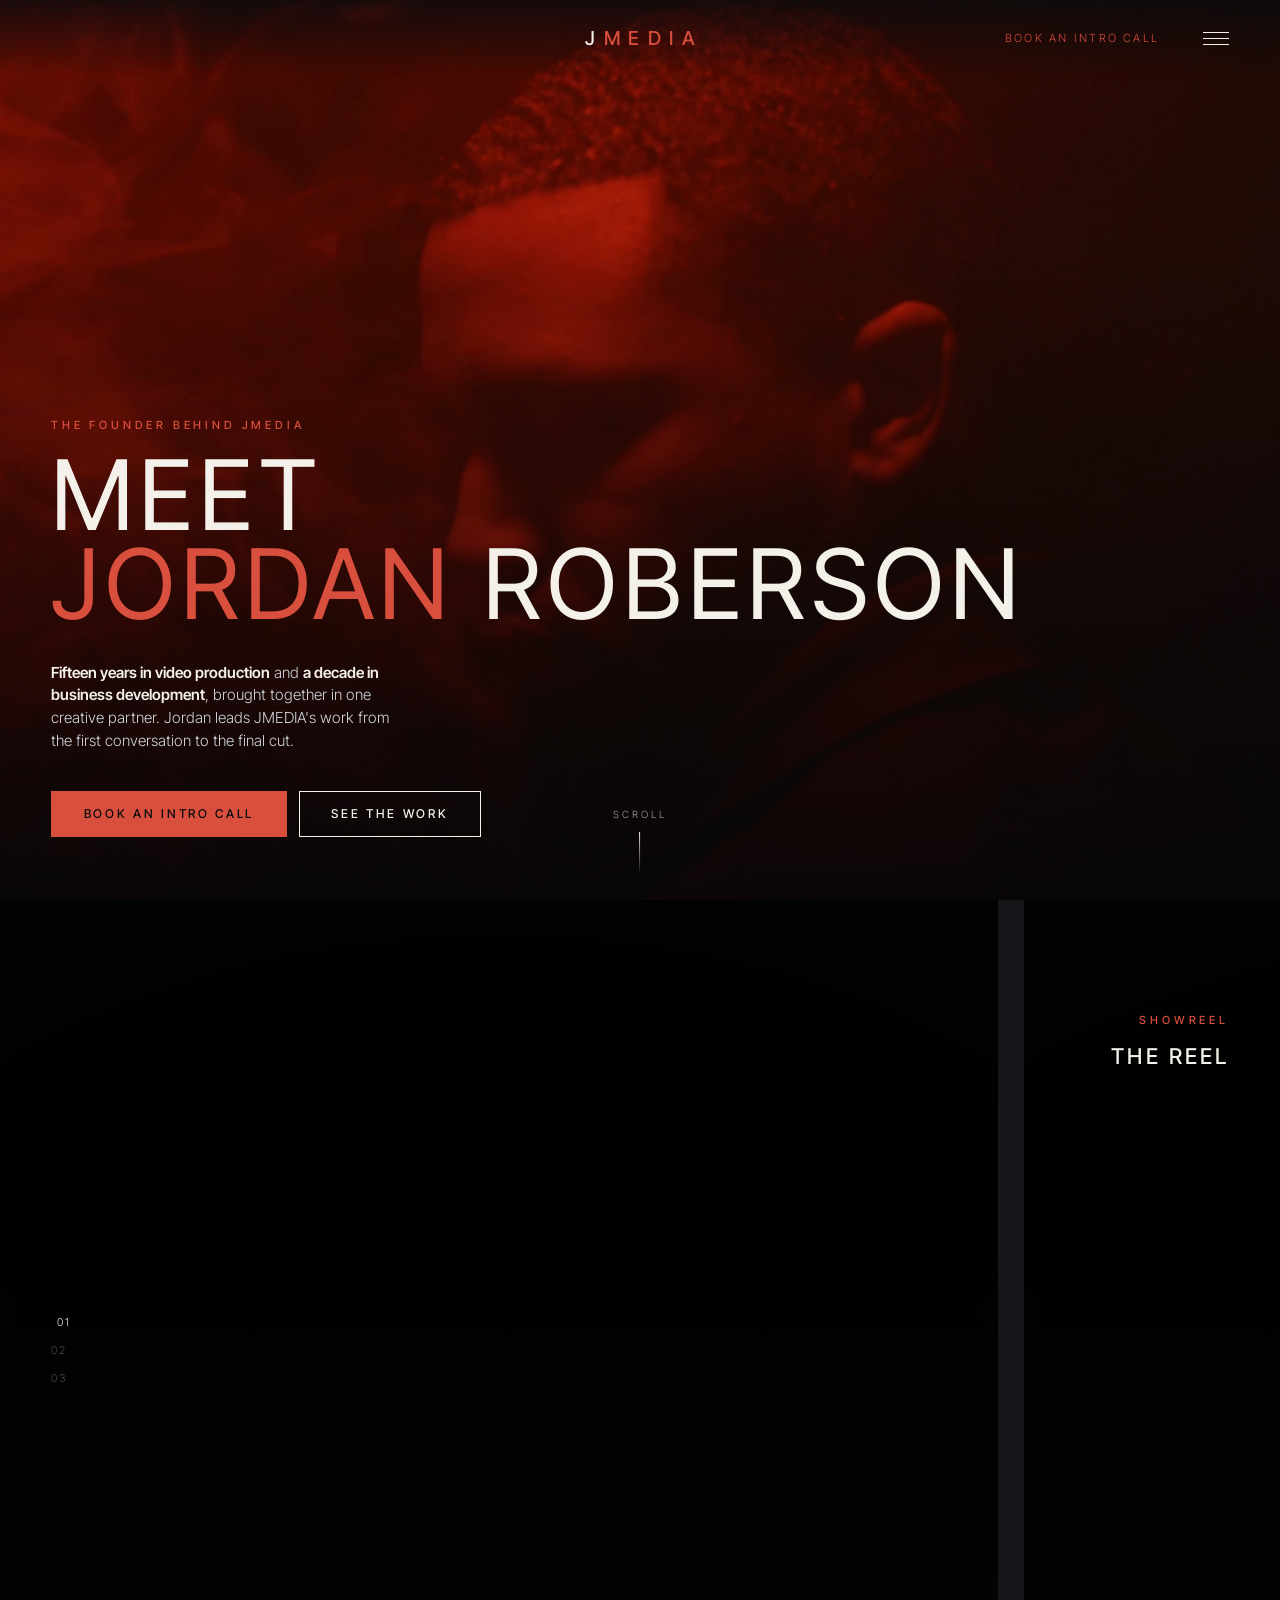
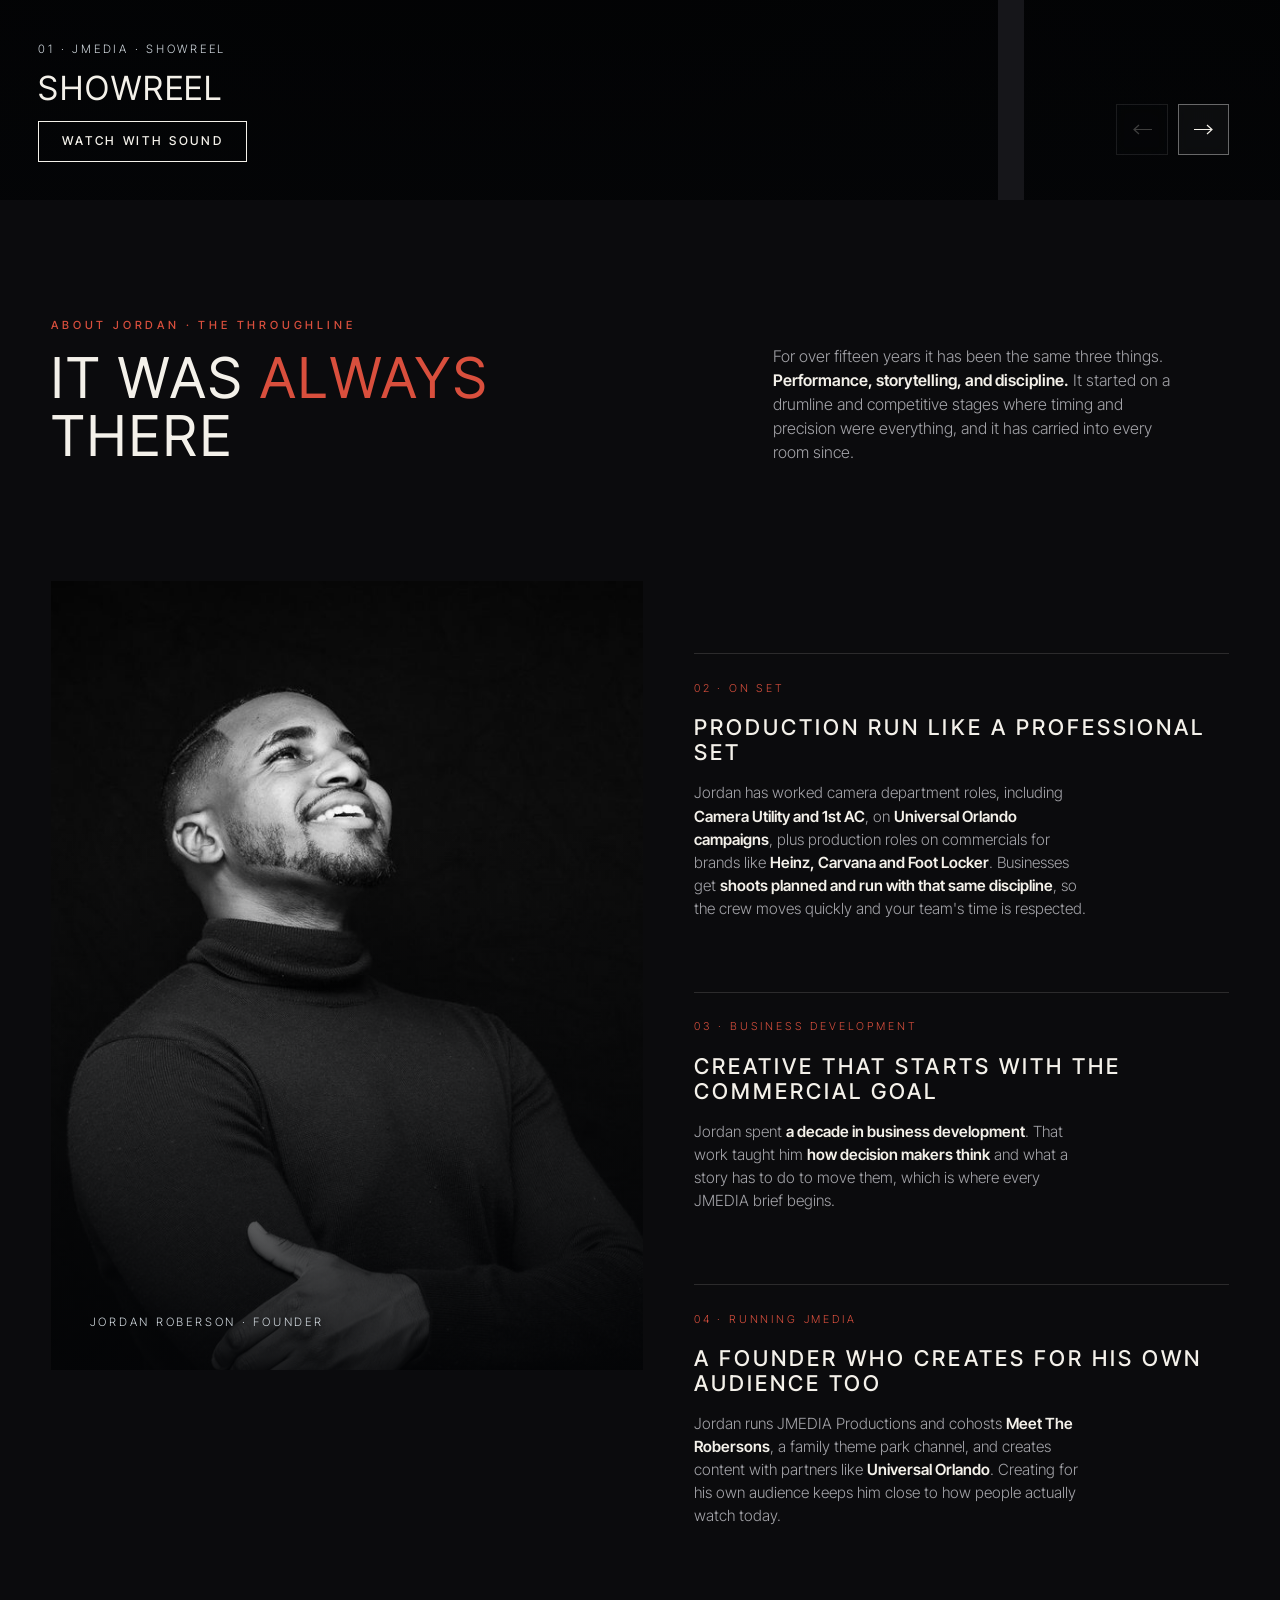
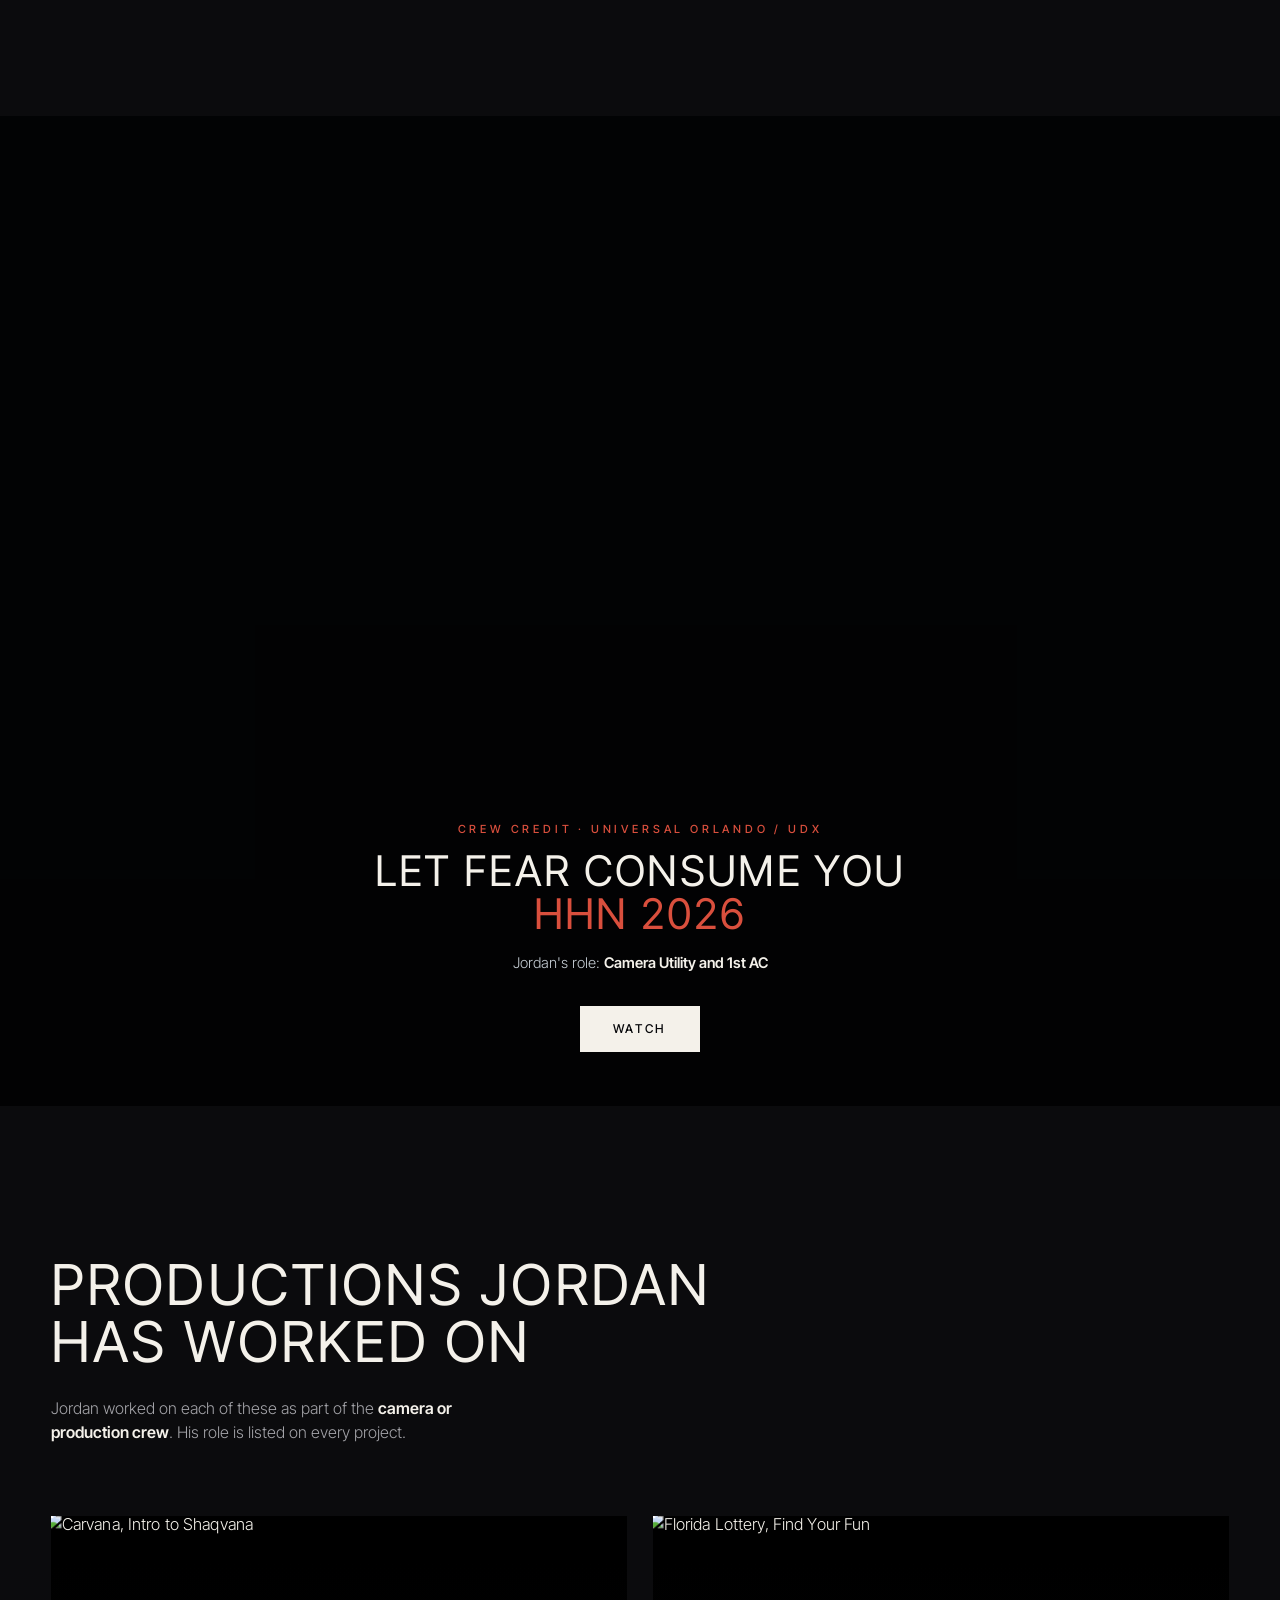
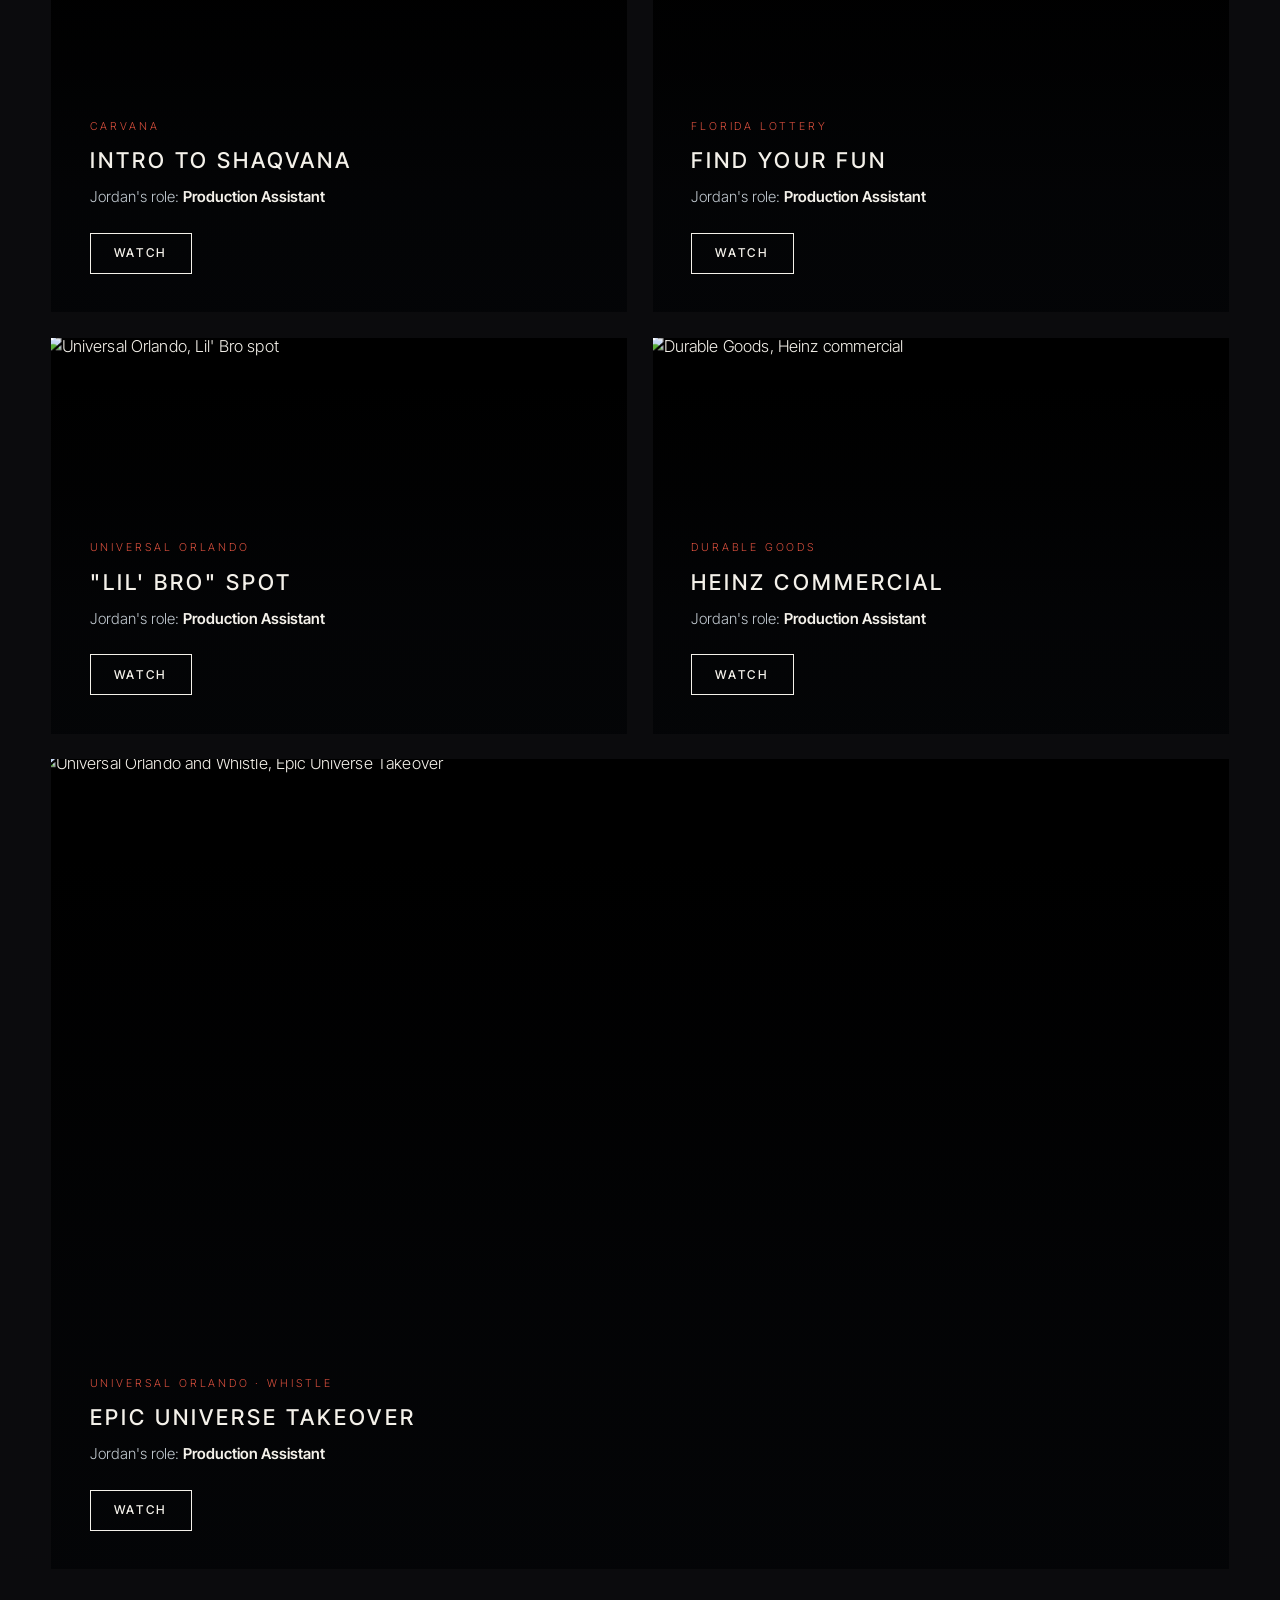
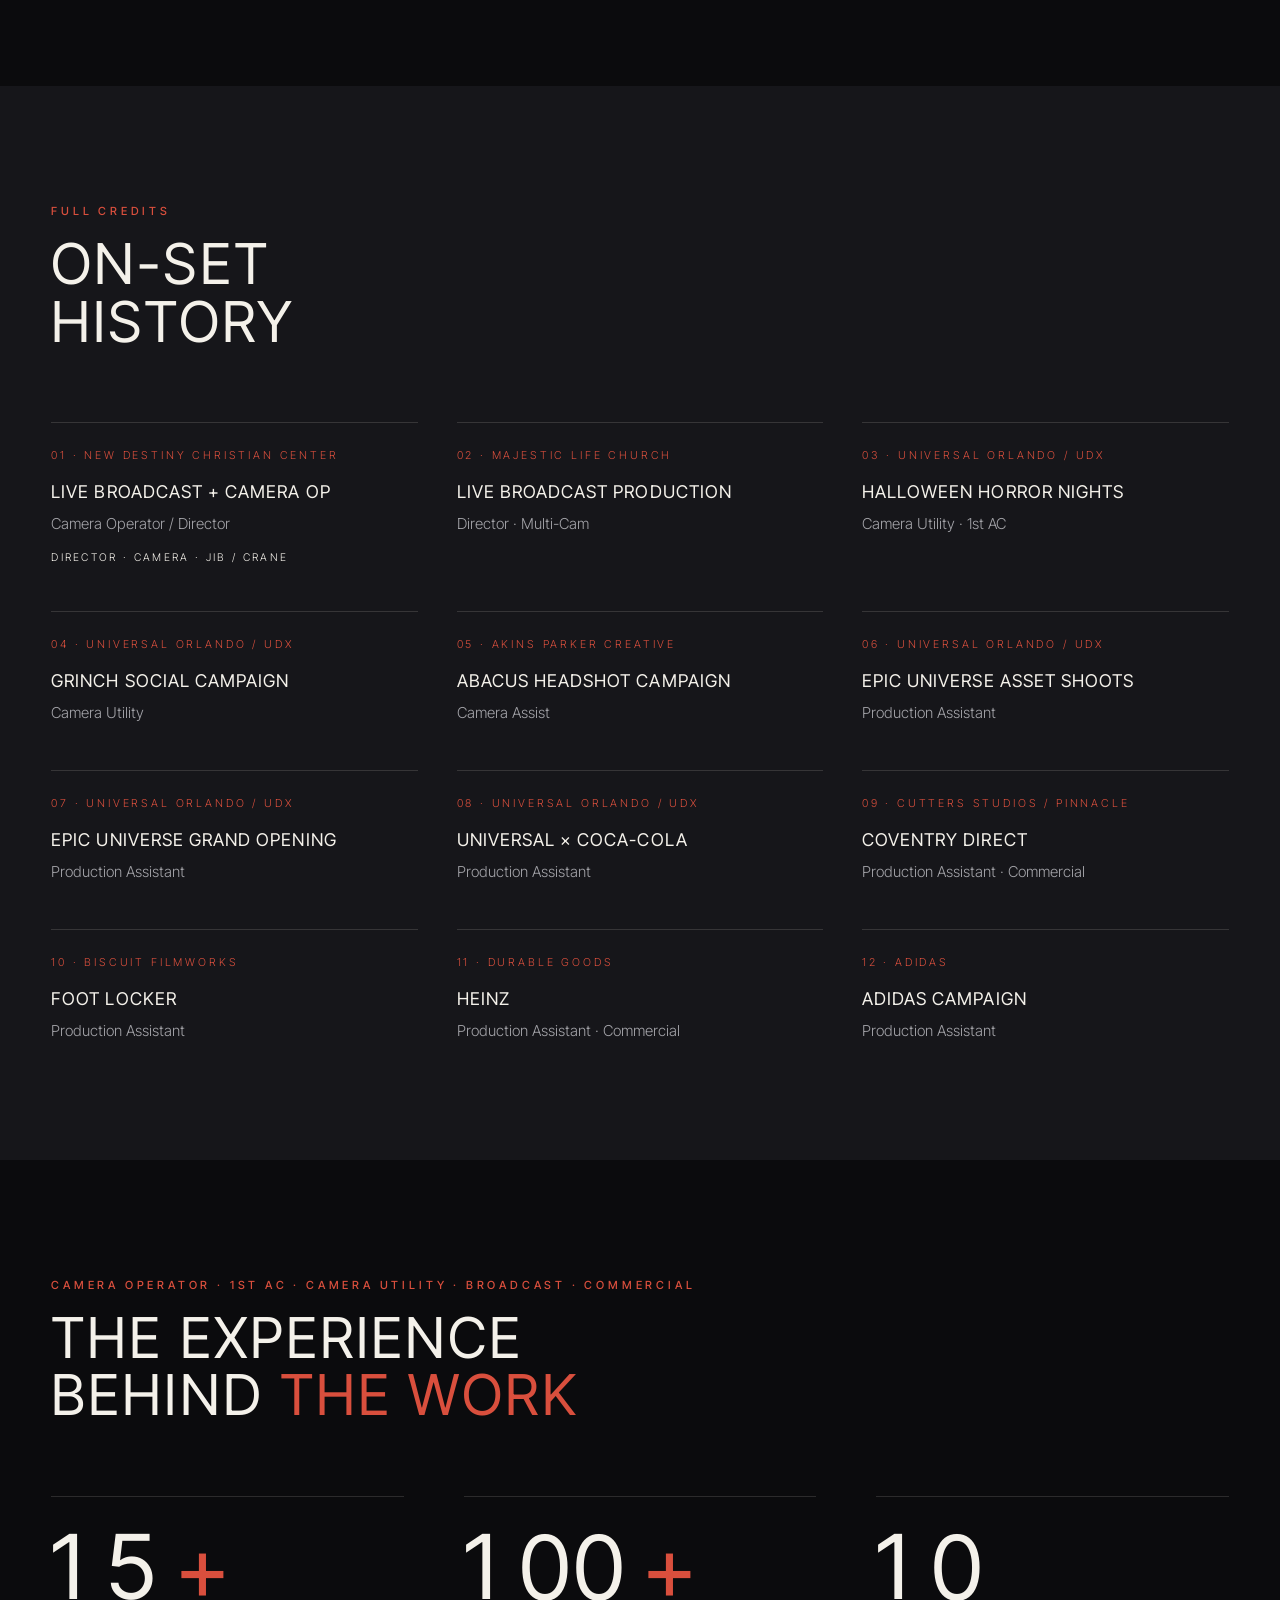
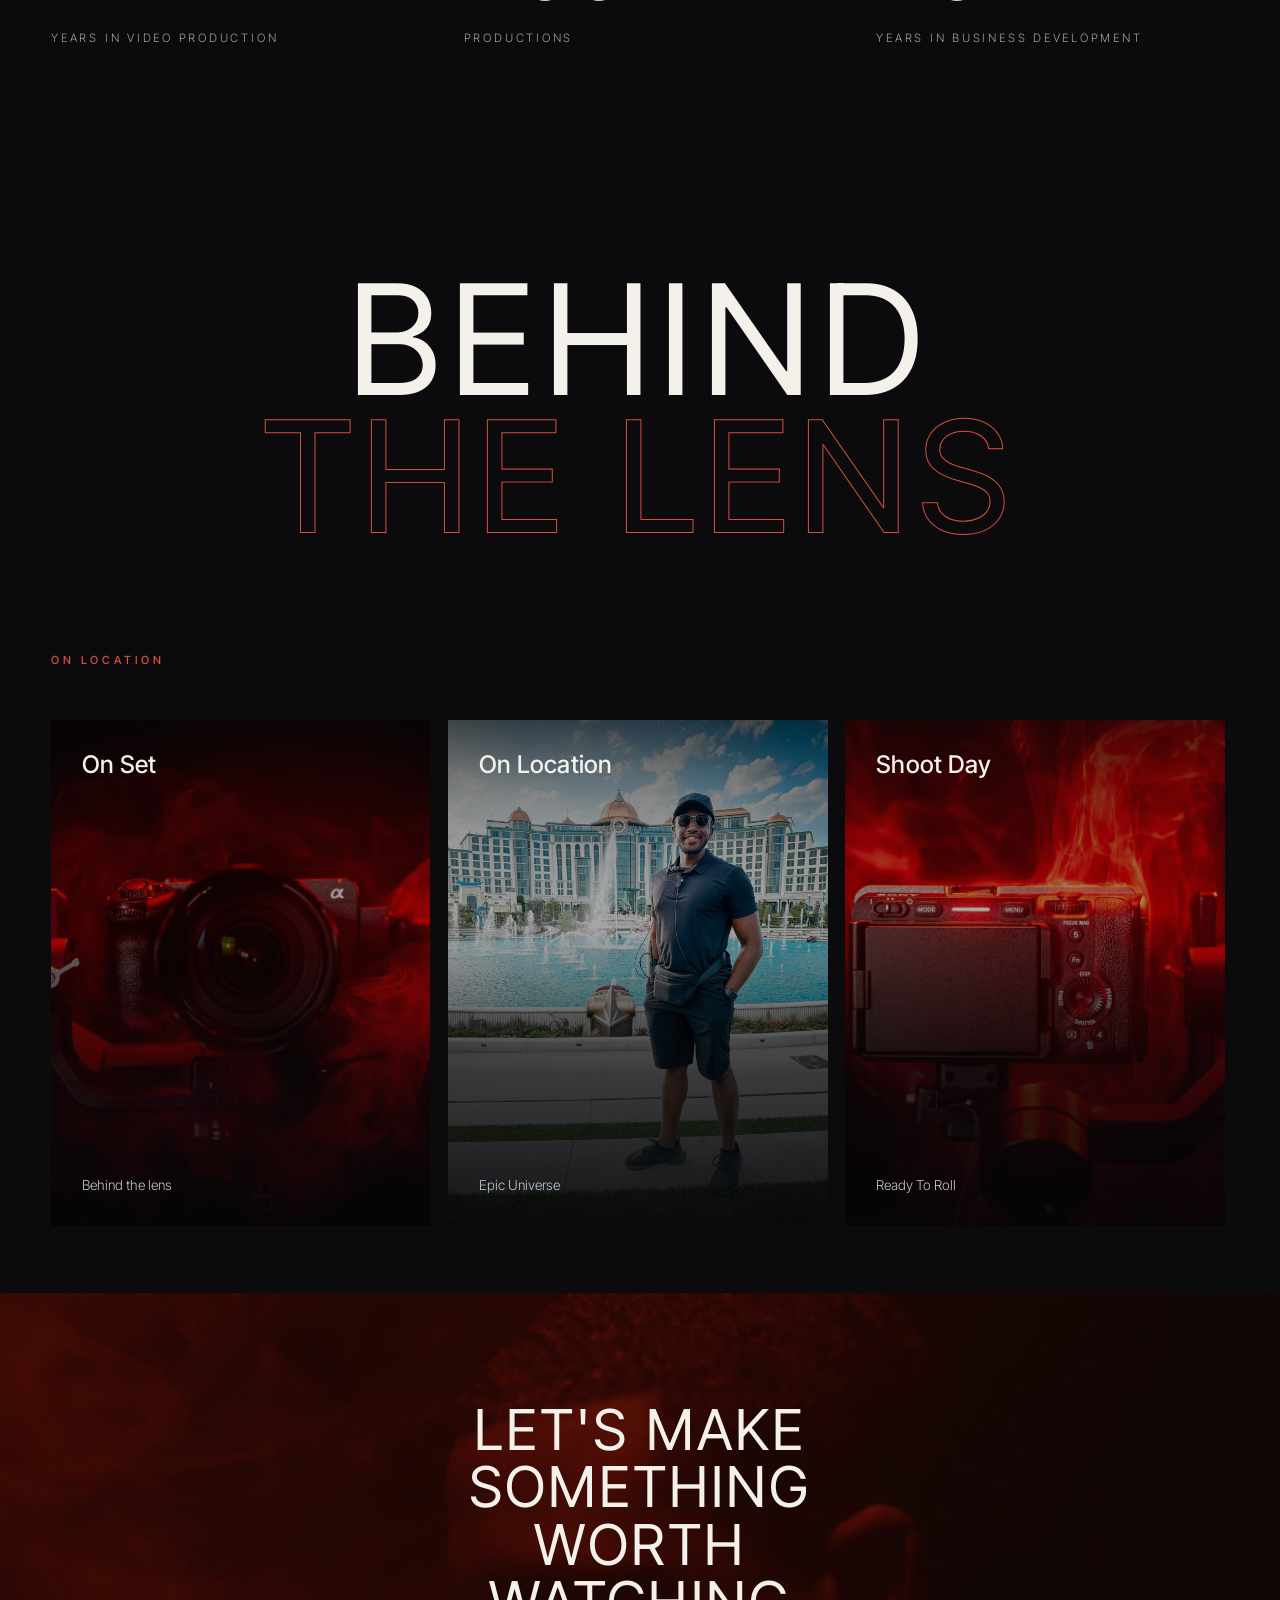
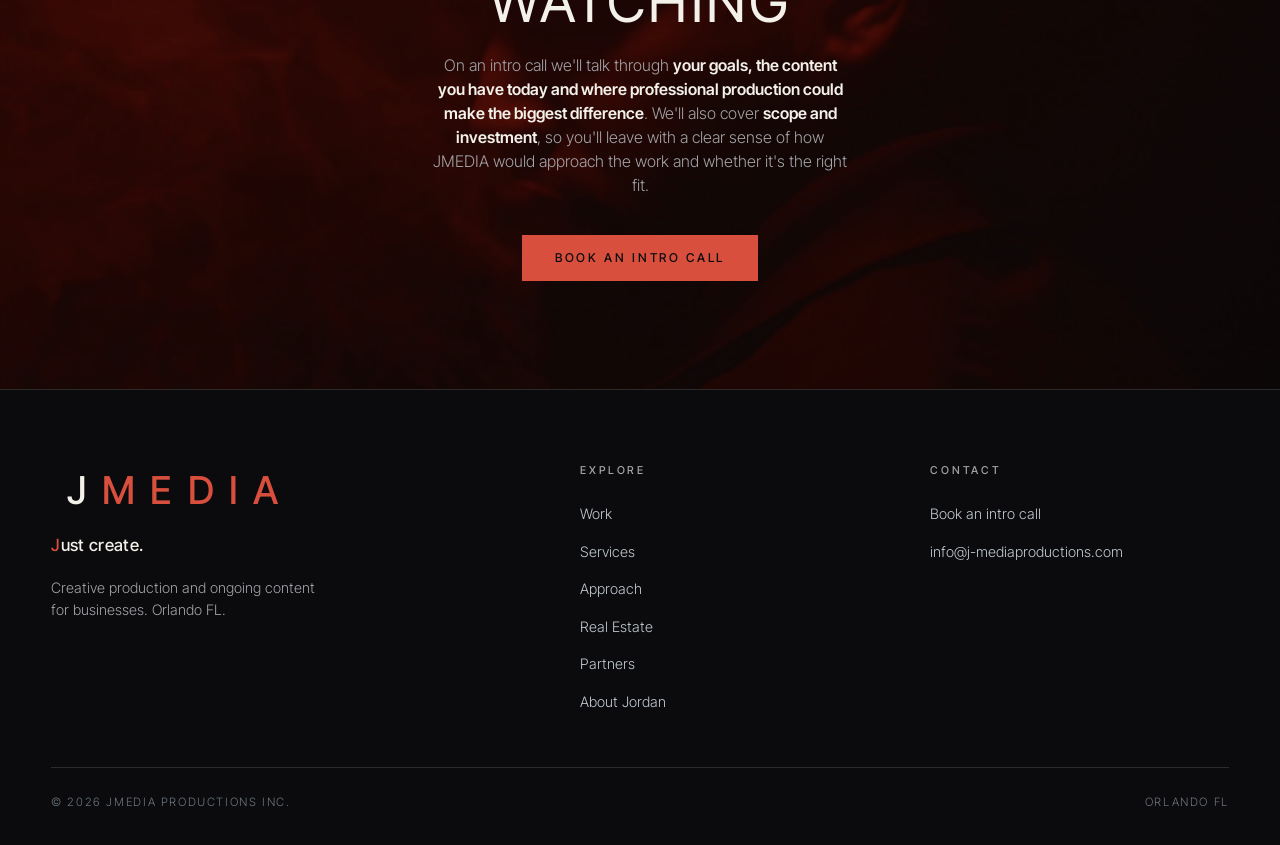
==== commit 473b55df: "Full screen hero with phone placeholder; site wide scroll animation - Hero: larger three phone stage" ====
--- a/about.html
+++ b/about.html
@@ -394,6 +394,7 @@
 </div>
 
 <script src="https://player.vimeo.com/api/player.js"></script>
+<script src="assets/motion.js"></script>
 <script>
 (function(){
   var reduce = matchMedia('(prefers-reduced-motion: reduce)').matches;
--- a/assets/site.css
+++ b/assets/site.css
@@ -724,3 +724,170 @@
 @media(max-width:760px){.lb__nav{top:auto;bottom:16px;transform:none}}
 .partner__link{display:grid;place-items:center;width:100%;height:100%}
 @media(max-width:899px){.pgrid--listings .pgrid__item:last-child{grid-column:1/-1}}
+
+/* ============ REVIEWS ============ */
+.reviews{display:grid;gap:clamp(16px,2vw,26px);grid-template-columns:1fr}
+@media(min-width:900px){.reviews{grid-template-columns:1.25fr 1fr;align-items:stretch}}
+.review{margin:0;display:flex;flex-direction:column;gap:1.2rem;padding:clamp(26px,3vw,44px);
+  background:#1E1E23;border:1px solid rgba(244,241,234,.08);position:relative;overflow:hidden}
+.review::before{content:"“";position:absolute;right:clamp(14px,2vw,28px);top:-.18em;font-size:clamp(8rem,14vw,12rem);line-height:1;
+  color:var(--accent);opacity:.14;font-weight:600;pointer-events:none}
+.review__stars{color:#F2A33A;letter-spacing:.18em;font-size:1rem}
+.review__pull{margin:0;font-size:clamp(1.25rem,2vw,1.7rem);line-height:1.3;font-weight:500;color:var(--ink);letter-spacing:-.005em;max-width:32ch}
+.review__full{margin:0;color:var(--ink-dim);font-size:.96rem;line-height:1.65;flex:1}
+.review__by{display:flex;align-items:center;gap:14px;padding-top:1.2rem;border-top:1px solid var(--line)}
+.review__av{width:42px;height:42px;border-radius:50%;display:grid;place-items:center;background:var(--accent);color:#0B0B0D;font-weight:600}
+.review__by b{display:block;font-weight:600;color:var(--ink)}
+.review__by i{display:block;font-style:normal;font-size:.72rem;letter-spacing:.2em;text-transform:uppercase;color:var(--ink-dim);margin-top:2px}
+
+/* ongoing partner badge */
+.partner-badge{display:inline-flex;align-items:center;gap:10px;margin:0 0 1.2rem;padding:8px 14px;border:1px solid color-mix(in srgb,var(--accent) 55%,transparent);
+  font-size:.68rem;font-weight:600;letter-spacing:.22em;text-transform:uppercase;color:var(--ink)}
+.partner-badge__dot{width:8px;height:8px;border-radius:50%;background:var(--accent);box-shadow:0 0 0 0 var(--accent);animation:live 2.4s ease-out infinite}
+@keyframes live{0%{box-shadow:0 0 0 0 color-mix(in srgb,var(--accent) 70%,transparent)}100%{box-shadow:0 0 0 10px transparent}}
+
+/* featured video: leads the work section */
+.feature-video{margin:0 0 clamp(56px,8vh,96px)}
+.feature-video__frame{position:relative;aspect-ratio:16/9;background:#000;box-shadow:0 40px 90px -40px rgba(0,0,0,.9)}
+.feature-video__frame iframe{position:absolute;inset:0;width:100%;height:100%;border:0}
+/* single review on the homepage */
+.review--solo{max-width:980px;margin:0 auto;background:#1E1E23}
+.review--solo .review__pull{font-size:clamp(1.4rem,2.6vw,2.2rem);max-width:none;line-height:1.25}
+.review__more{margin-left:auto}
+@media(max-width:600px){.review__by{flex-wrap:wrap}.review__more{margin-left:0;width:100%;margin-top:.6rem}}
+
+/* TSRE event video */
+.event-video{position:relative;aspect-ratio:16/9;background:#000;margin:0 0 clamp(56px,8vh,96px);box-shadow:0 40px 90px -40px rgba(0,0,0,.9)}
+.event-video video{position:absolute;inset:0;width:100%;height:100%;object-fit:cover;background:#000}
+
+/* wide photos take the row's height on desktop instead of doubling it */
+.pgrid__item img{position:absolute;inset:0}
+@media(min-width:900px){.pgrid__item--wide{aspect-ratio:auto}}
+
+.feature-video__cap{margin:1rem 0 0;font-size:.72rem;letter-spacing:.24em;text-transform:uppercase;color:var(--ink-dim)}
+.feature-video__cap span{color:var(--ink)}
+.feature-video{margin-bottom:clamp(40px,6vh,72px)}
+.feature-video--second{margin-bottom:clamp(56px,8vh,96px)}
+
+/* ============ FEATURED VIDEOS: full bleed, scroll linked ============ */
+.featured{display:flex;flex-direction:column;gap:clamp(10px,1.4vw,18px);padding:clamp(10px,1.4vw,18px) 0;background:var(--bg)}
+.feat{--p:0;position:relative}
+.feat__frame{position:relative;overflow:hidden;background:#000;height:min(92svh,62vw);min-height:420px;
+  clip-path:inset(calc((1 - var(--p)) * 7%) calc((1 - var(--p)) * 7%) round calc((1 - var(--p)) * 28px));
+  will-change:clip-path}
+.feat__video{position:absolute;inset:0;width:100%;height:100%;object-fit:cover;
+  transform:scale(calc(1.14 - .14 * var(--p)));will-change:transform}
+.feat .scrim--bottom{background:linear-gradient(to top,rgba(4,5,7,.82) 0%,rgba(4,5,7,.25) 38%,transparent 62%)}
+.feat__copy{position:absolute;left:0;bottom:0;z-index:2;padding:clamp(22px,4vw,64px);
+  opacity:0;transform:translateY(30px);transition:opacity 1s var(--ease) .15s,transform 1s var(--ease) .15s}
+.feat.is-on .feat__copy{opacity:1;transform:none}
+.feat__copy .eyebrow{margin-bottom:.9em}
+.feat__title{margin:0;font-size:clamp(2.4rem,7vw,6.4rem);line-height:.92;font-weight:400;letter-spacing:.05em;text-transform:uppercase;color:#F4F1EA}
+.feat__sound{position:absolute;z-index:3;right:clamp(16px,3vw,48px);bottom:clamp(22px,4vw,64px);
+  display:inline-flex;align-items:center;gap:10px;padding:12px 18px;border:1px solid rgba(255,255,255,.4);
+  background:rgba(11,11,13,.35);backdrop-filter:blur(8px);-webkit-backdrop-filter:blur(8px);color:#F4F1EA;
+  font-size:.68rem;font-weight:500;letter-spacing:.22em;text-transform:uppercase;
+  opacity:0;transition:opacity .8s var(--ease) .35s,background .3s,border-color .3s}
+.feat.is-on .feat__sound{opacity:1}
+.feat__sound:hover{background:var(--accent);border-color:var(--accent);color:#0B0B0D}
+.feat__sound .i-on{display:none}
+.feat.has-sound .feat__sound .i-on{display:block}.feat.has-sound .feat__sound .i-off{display:none}
+.feat.has-sound .feat__sound{border-color:var(--accent)}
+@media(max-width:760px){
+  .feat__frame{height:auto;min-height:0;aspect-ratio:4/5}
+  .feat__sound span{display:none}.feat__sound{padding:12px}
+  .feat__copy{padding-right:84px}
+}
+@media(prefers-reduced-motion:reduce){.feat{--p:1}.feat__copy,.feat__sound{opacity:1;transform:none}}
+
+/* inline feature (inside a section): same behavior, framed to the content width */
+.feat--inline{margin:0 0 clamp(56px,8vh,96px)}
+.feat--inline .feat__frame{height:auto;min-height:0;aspect-ratio:16/9}
+.feat--inline .feat__sound{opacity:1}
+
+/* ============ MOTION LAYER (assets/motion.js) ============ */
+[data-reveal]:not([data-reveal-delay]){transition-delay:var(--rd,0s)}
+/* headings wipe up from a mask */
+.motion .h2[data-reveal],.motion .display[data-reveal],.motion .split span[data-reveal]{
+  clip-path:inset(0 0 100% 0);transform:translateY(.3em);
+  transition:clip-path 1.1s var(--ease),transform 1.1s var(--ease),opacity .6s var(--ease);
+  transition-delay:var(--rd,0s)}
+.motion .h2[data-reveal].in,.motion .display[data-reveal].in,.motion .split span[data-reveal].in{clip-path:inset(-10% -5% -15% -5%);transform:none}
+.motion .h2[data-reveal-delay="1"],.motion .display[data-reveal-delay="1"]{transition-delay:.1s}
+/* eyebrows slide in from the left */
+.motion .eyebrow[data-reveal]{transform:translateX(-18px)}
+.motion .eyebrow[data-reveal].in{transform:none}
+/* media settles as it arrives */
+.motion .pgrid__item[data-reveal]:not(.in) img{transform:scale(1.14)}
+.motion .vcard[data-reveal] .vcard__frame{clip-path:inset(8% 6% round 10px);transition:clip-path 1.2s var(--ease) calc(var(--rd,0s) + .1s)}
+.motion .vcard[data-reveal].in .vcard__frame{clip-path:inset(0 0 round 0)}
+.motion .partner[data-reveal] img{transition:opacity .9s var(--ease) calc(var(--rd,0s) + .15s),transform .9s var(--ease) calc(var(--rd,0s) + .15s)}
+.motion .partner[data-reveal]:not(.in) img{opacity:0;transform:translateY(14px) scale(.94)}
+.motion .review[data-reveal]:not(.in){transform:translateY(40px) scale(.98)}
+/* parallax: images drift against the scroll */
+.detail__media img,.bleed > img,.band > img,.vcard__frame img,[data-parallax]{translate:0 var(--py,0px)}
+.detail__media img,.bleed > img,.band > img,.vcard__frame img{scale:1.1}
+/* hero: content lifts away and the media drifts as you leave it */
+.hero--home .home__grid > :first-child{translate:0 calc(var(--hp,0) * -90px);opacity:calc(1 - var(--hp,0) * 1.4)}
+.hero--home .fan__item:nth-child(1){translate:calc(var(--hp,0) * -70px) calc(var(--hp,0) * 50px)}
+.hero--home .fan__item:nth-child(2){translate:0 calc(var(--hp,0) * -60px)}
+.hero--home .fan__item:nth-child(3){translate:calc(var(--hp,0) * 70px) calc(var(--hp,0) * 50px)}
+.hero[data-media] > .poster{scale:calc(1 + var(--hp,0) * .12)}
+.hero[data-media] .hero__inner{translate:0 calc(var(--hp,0) * -70px);opacity:calc(1 - var(--hp,0) * 1.3)}
+.hero .scroll-cue{opacity:calc(1 - var(--hp,0) * 3)}
+@media(prefers-reduced-motion:reduce){
+  .motion .h2[data-reveal],.motion .display[data-reveal],.motion .split span[data-reveal]{clip-path:none;transform:none}
+  .motion .vcard[data-reveal] .vcard__frame{clip-path:none}
+}
+
+/* ============ HERO: fills the first screen ============ */
+.hero--home{min-height:100svh}
+@media(min-width:960px){
+  .hero--home{padding:var(--h-nav) 0 0;justify-content:center}
+  .hero--home .hero__inner{padding-bottom:0}
+  .home__grid{grid-template-columns:1fr 1fr;min-height:calc(100svh - var(--h-nav))}
+  .fan{height:min(calc(100svh - var(--h-nav) - 40px),820px)}
+  .fan__item .phone{--w:clamp(220px,min(18vw,28svh),300px)}
+  .fan__item:nth-child(2) .phone{--w:clamp(260px,min(22vw,38svh),370px)}
+  .fan__item:nth-child(1){transform:translateX(-62%) translateY(6%) rotate(-9deg)}
+  .fan__item:nth-child(3){transform:translateX(62%) translateY(6%) rotate(9deg)}
+}
+.hero--home::before{width:min(1300px,170vw);opacity:1}
+.hero--home .scroll-cue{z-index:3}
+
+/* ============ PHONE PLACEHOLDER (until the social reel lands) ============ */
+.ph{background:#0b0b0e}
+.ph::before{content:"";position:absolute;inset:-45%;z-index:0;
+  background:conic-gradient(from 0deg at 50% 50%,#d94f3d,#f2a33a,#6b2a8f,#141418,#2b5c8f,#d94f3d);
+  filter:blur(36px);opacity:.6;animation:phspin 16s linear infinite}
+.ph::after{content:"";position:absolute;inset:0;z-index:1;
+  background:radial-gradient(120% 80% at 50% 40%,transparent 30%,rgba(5,5,8,.75) 100%),
+    repeating-linear-gradient(0deg,rgba(255,255,255,.025) 0 1px,transparent 1px 3px)}
+.ph--b::before{animation-duration:22s;animation-direction:reverse;opacity:.4;filter:blur(44px) hue-rotate(40deg)}
+.ph--c::before{animation-duration:19s;opacity:.4;filter:blur(44px) hue-rotate(-50deg)}
+@keyframes phspin{to{transform:rotate(360deg)}}
+.ph .sb{z-index:4}
+.ph__j{position:absolute;z-index:3;left:50%;top:46%;transform:translate(-50%,-50%);
+  font-size:58cqw;line-height:1;font-weight:500;color:#F4F1EA;letter-spacing:-.02em;
+  text-shadow:0 2cqw 10cqw rgba(0,0,0,.45);animation:jpulse 4.5s ease-in-out infinite}
+@keyframes jpulse{0%,100%{opacity:.92;transform:translate(-50%,-50%) scale(1)}50%{opacity:1;transform:translate(-50%,-50%) scale(1.04)}}
+.ph__bar{position:absolute;z-index:3;left:8cqw;right:8cqw;bottom:9cqw;height:1cqw;border-radius:2cqw;background:rgba(255,255,255,.22);overflow:hidden}
+.ph__bar i{display:block;height:100%;width:40%;background:#F4F1EA;border-radius:inherit;animation:phbar 6s linear infinite}
+@keyframes phbar{from{width:0}to{width:100%}}
+.ph__ui{position:absolute;z-index:3;left:7cqw;right:7cqw;bottom:9cqw;display:flex;flex-direction:column;gap:3cqw}
+.ph__ui i{display:block;height:3cqw;border-radius:2cqw;background:rgba(244,241,234,.28)}
+.ph__ui i:nth-child(1){width:46%;height:6cqw;background:rgba(244,241,234,.5)}
+.ph__ui i:nth-child(2){width:80%}.ph__ui i:nth-child(3){width:62%}
+.ph__video{position:absolute;inset:0;z-index:2;width:100%;height:100%;object-fit:cover}
+.ph__video:not([hidden]) ~ .ph__j,.ph__video:not([hidden]) ~ .ph__bar{display:none}
+@media(prefers-reduced-motion:reduce){.ph::before,.ph__j,.ph__bar i{animation:none}}
+
+/* phones stack in one grid cell, centred in the stage */
+.fan{display:grid;place-items:center}
+.fan__item{position:relative;grid-area:1/1;top:auto}
+@media(max-width:959px){
+  .fan{height:calc(min(38vw,230px) * 19 / 9 + 28px)}
+  .fan__item .phone{--w:min(32vw,195px)}
+  .fan__item:nth-child(2) .phone{--w:min(38vw,230px)}
+  .hero--home{padding-top:calc(var(--h-nav) + 8px)}
+}
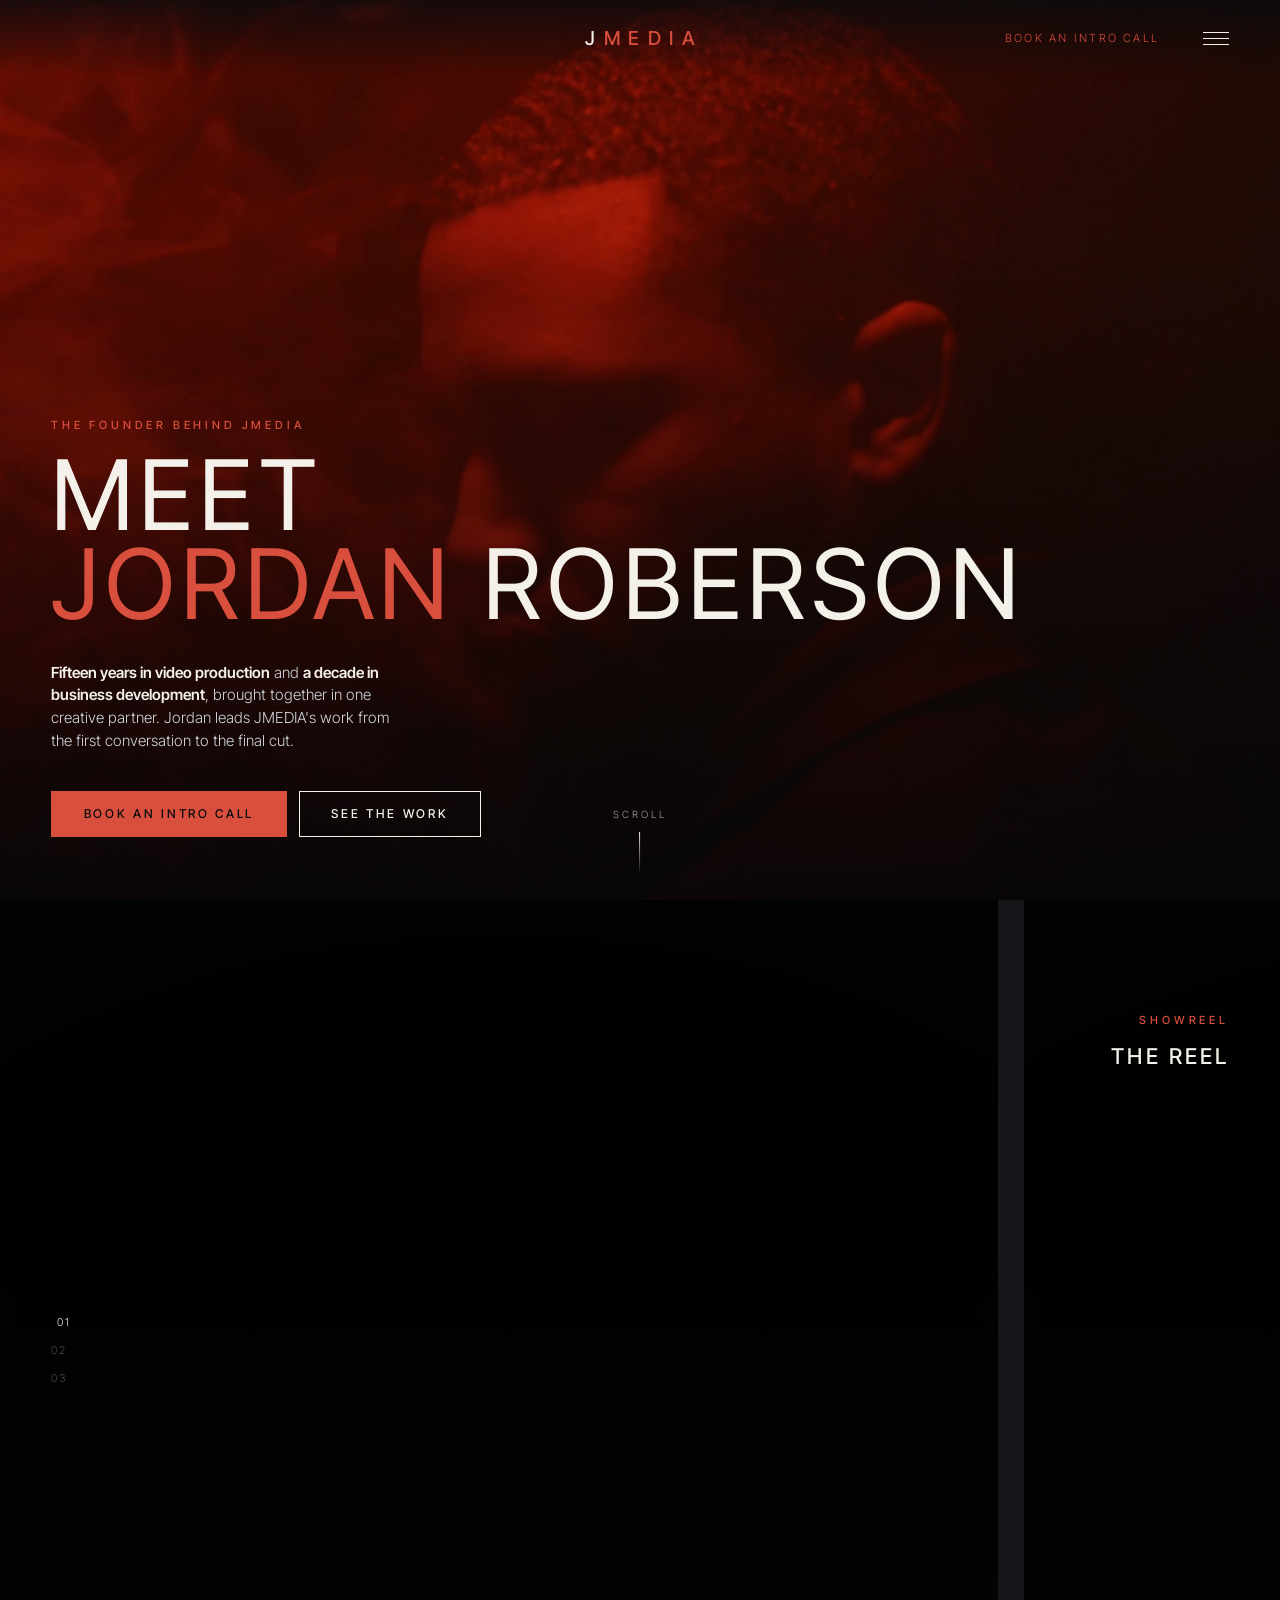
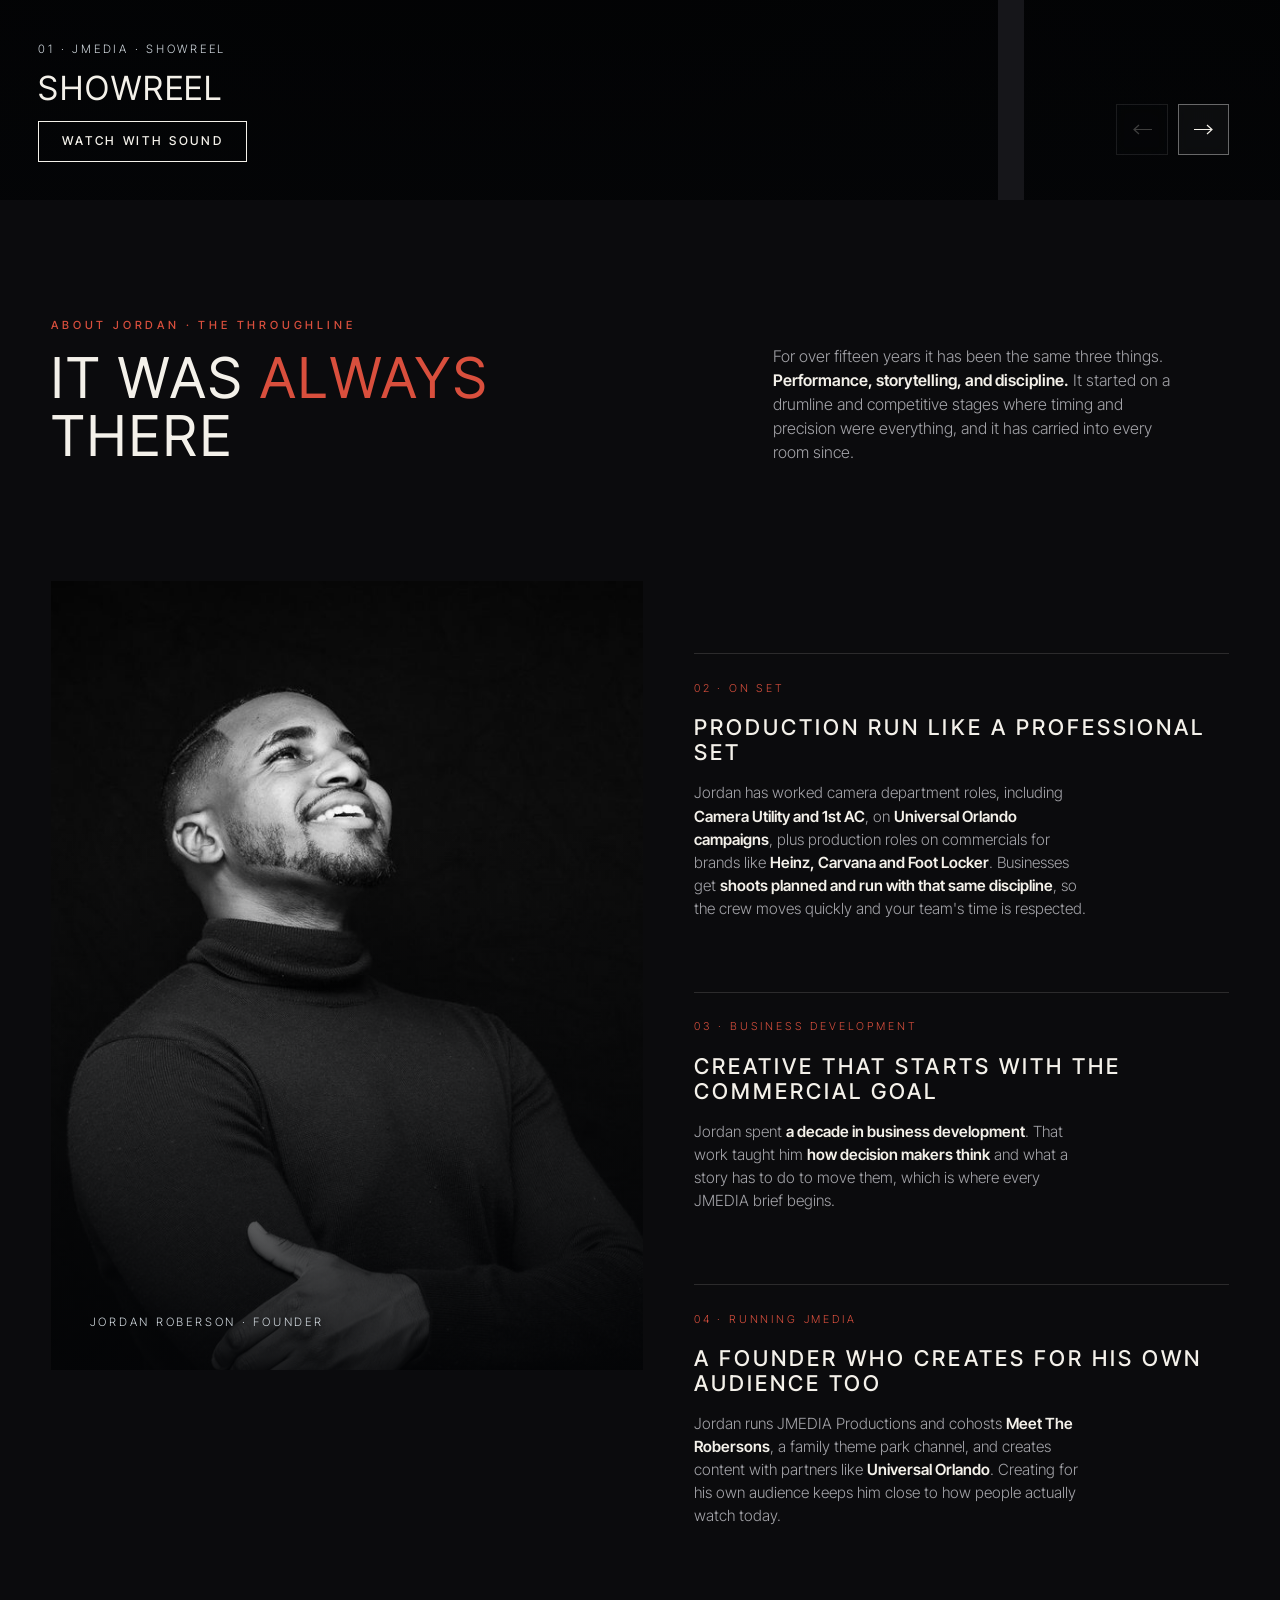
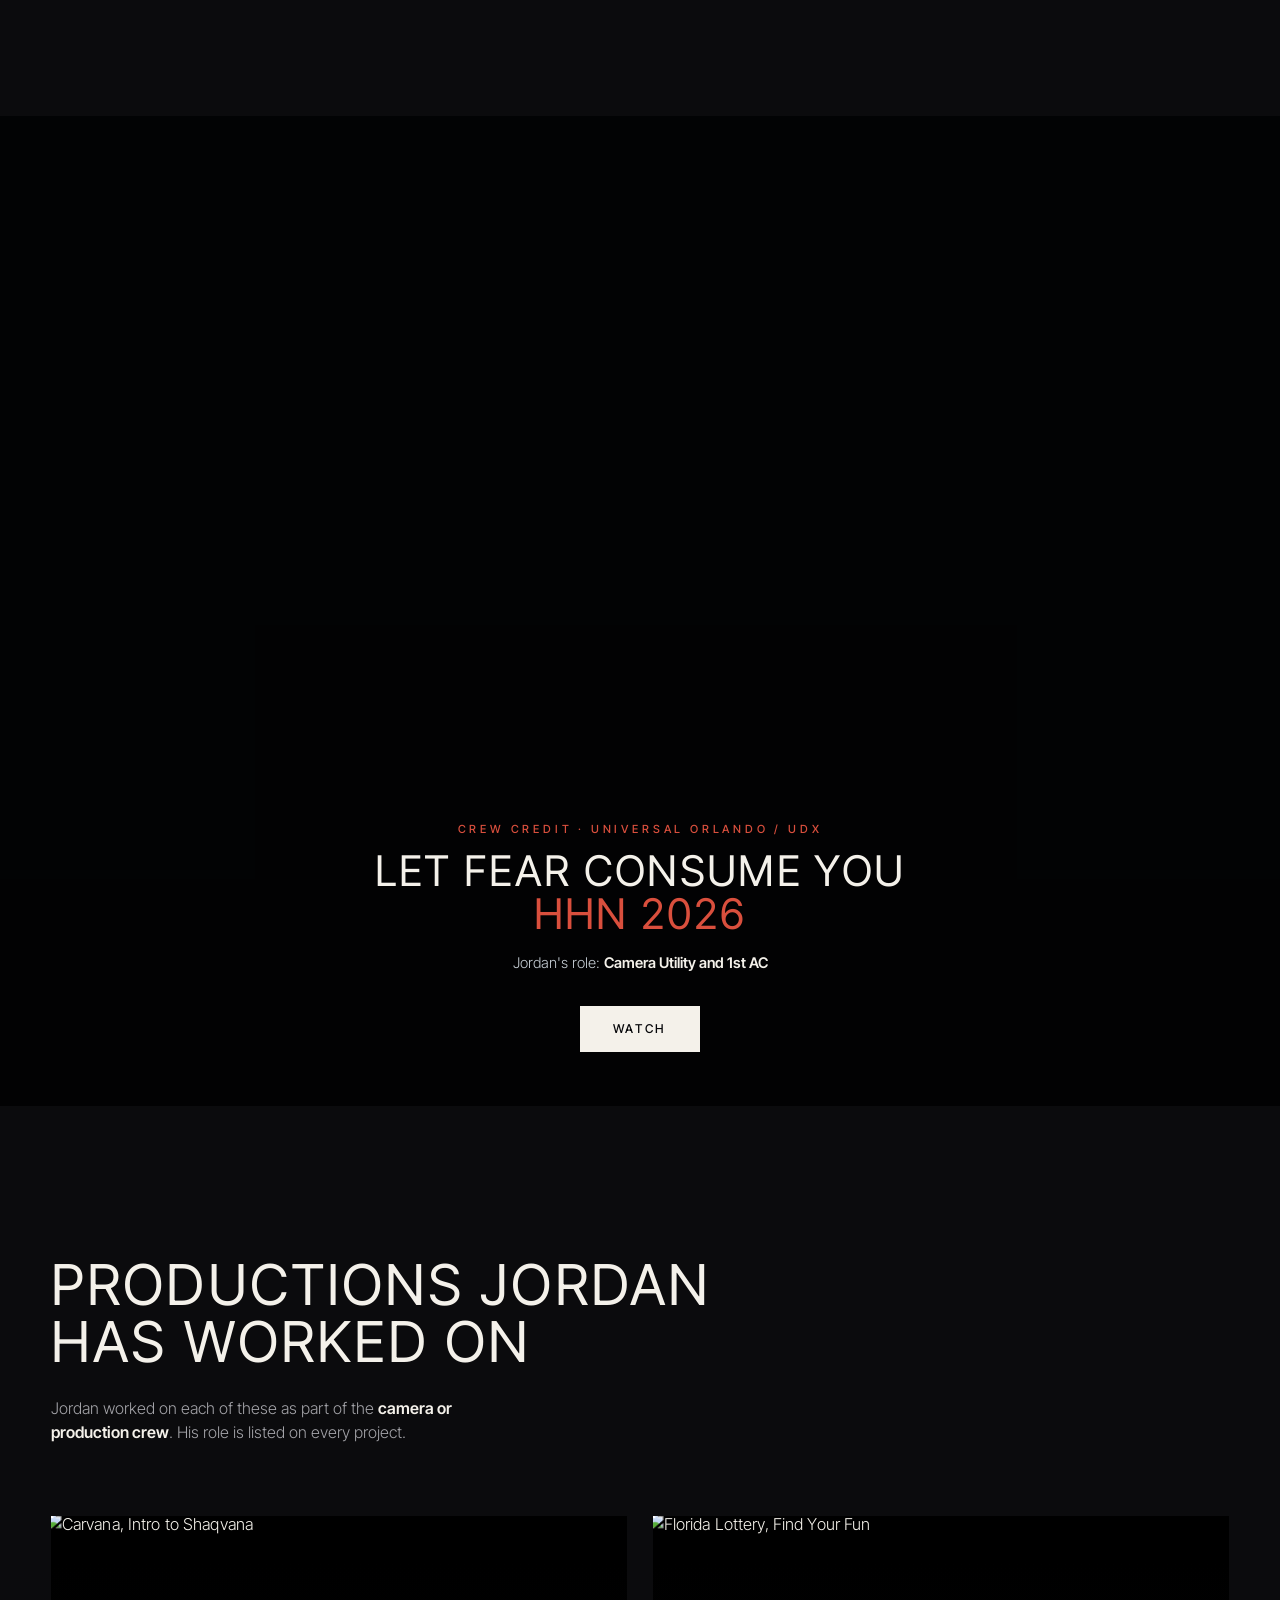
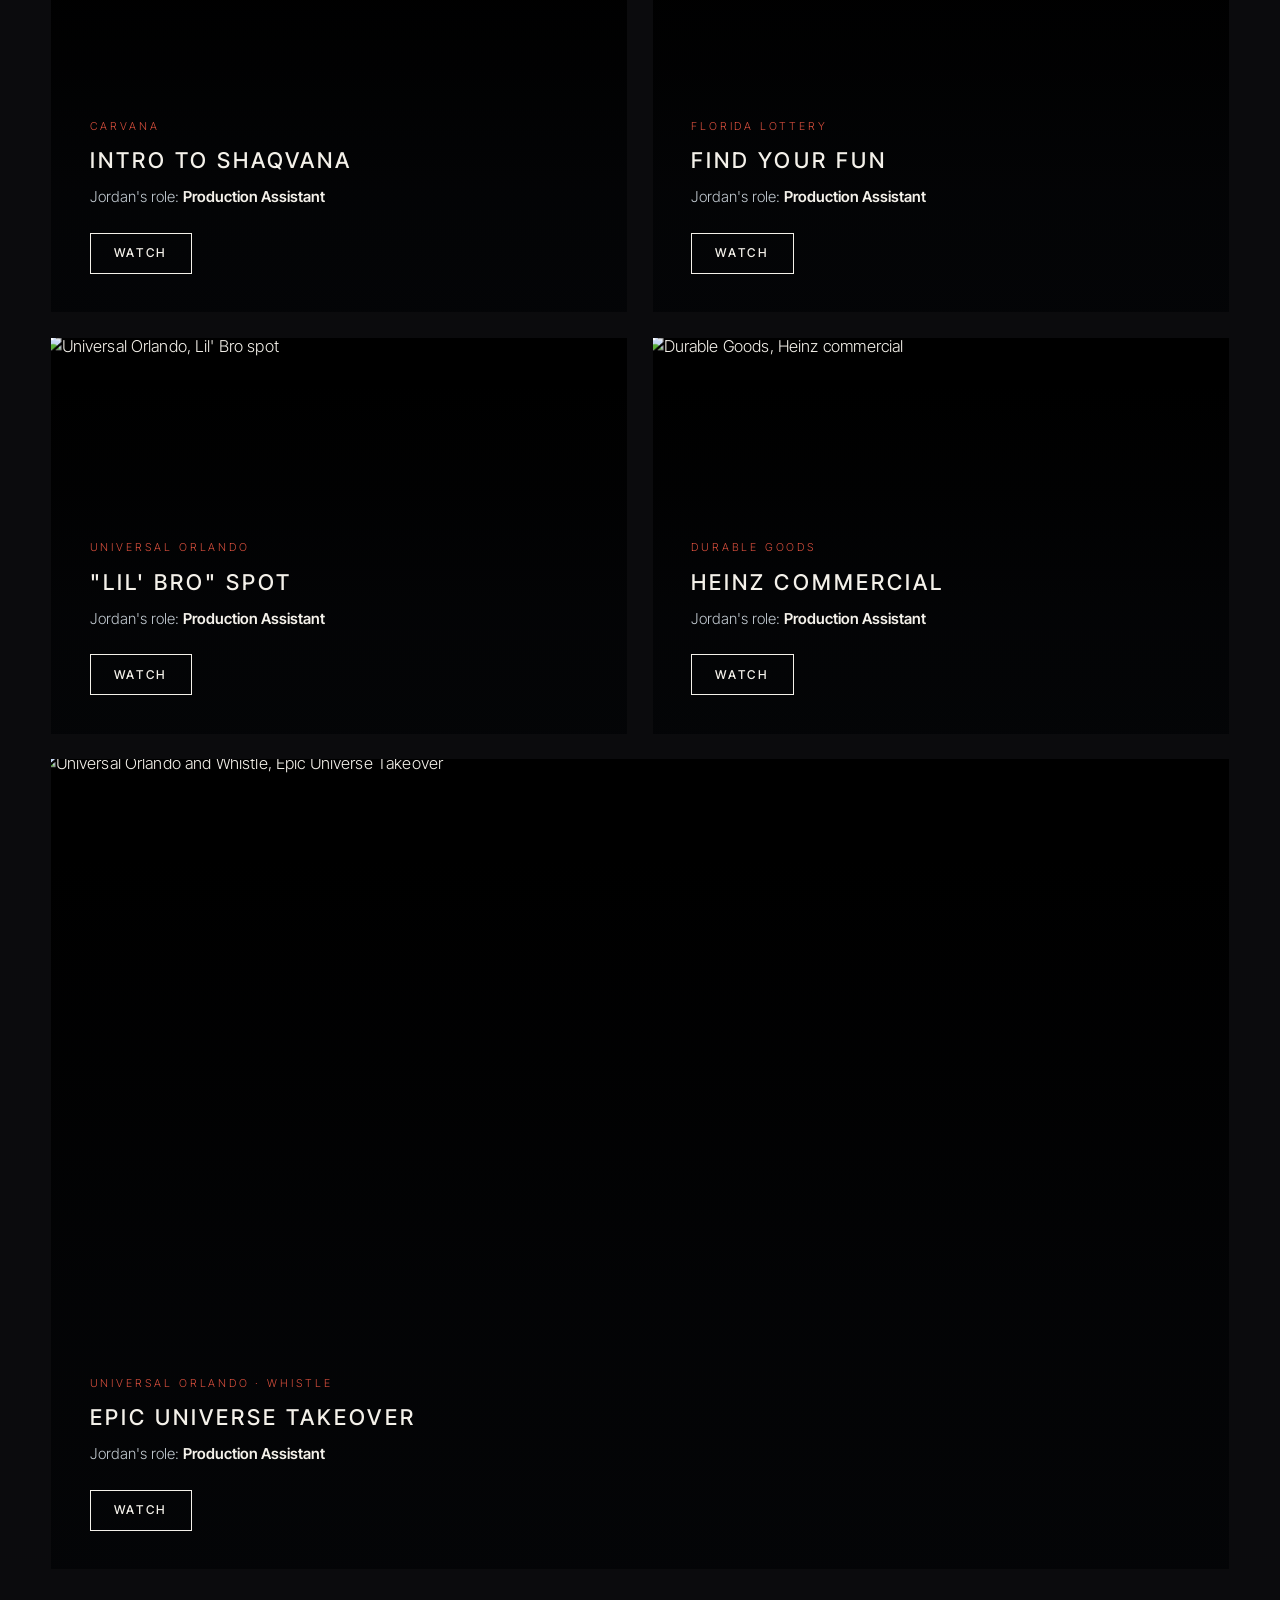
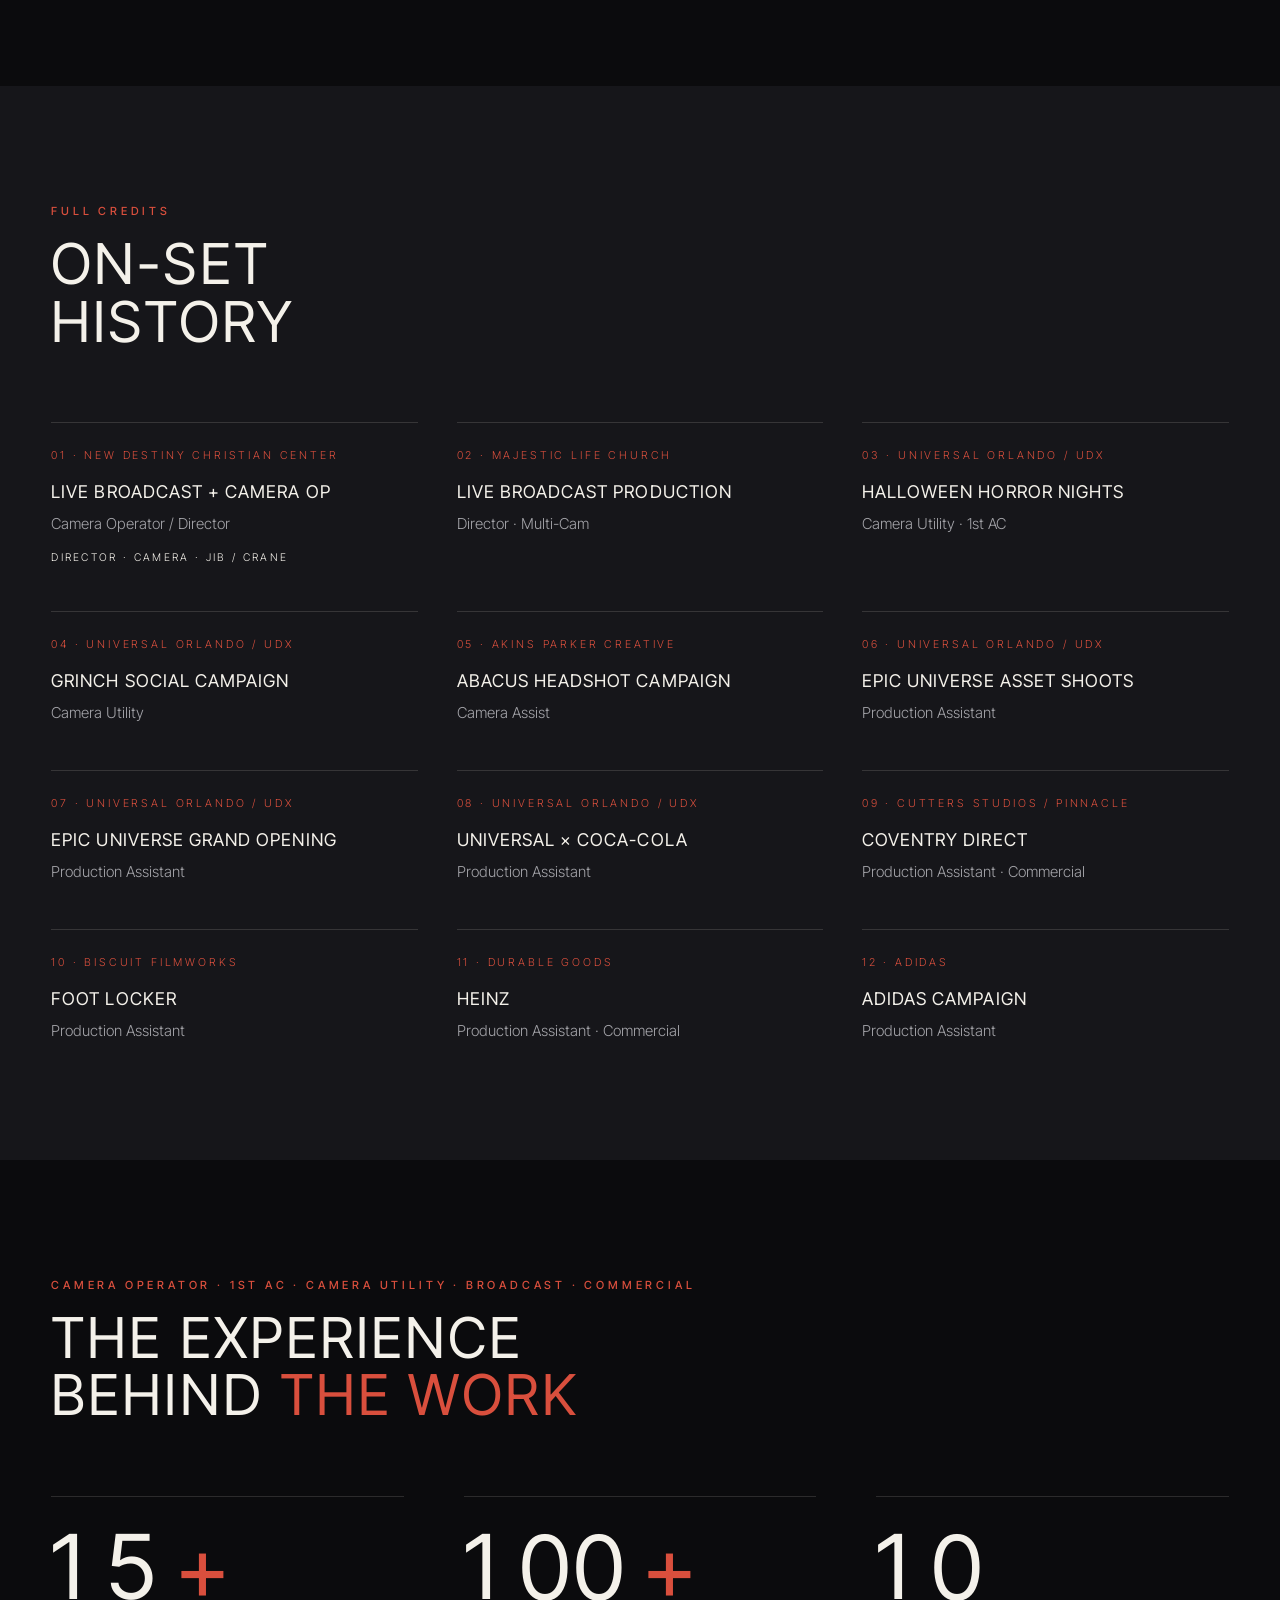
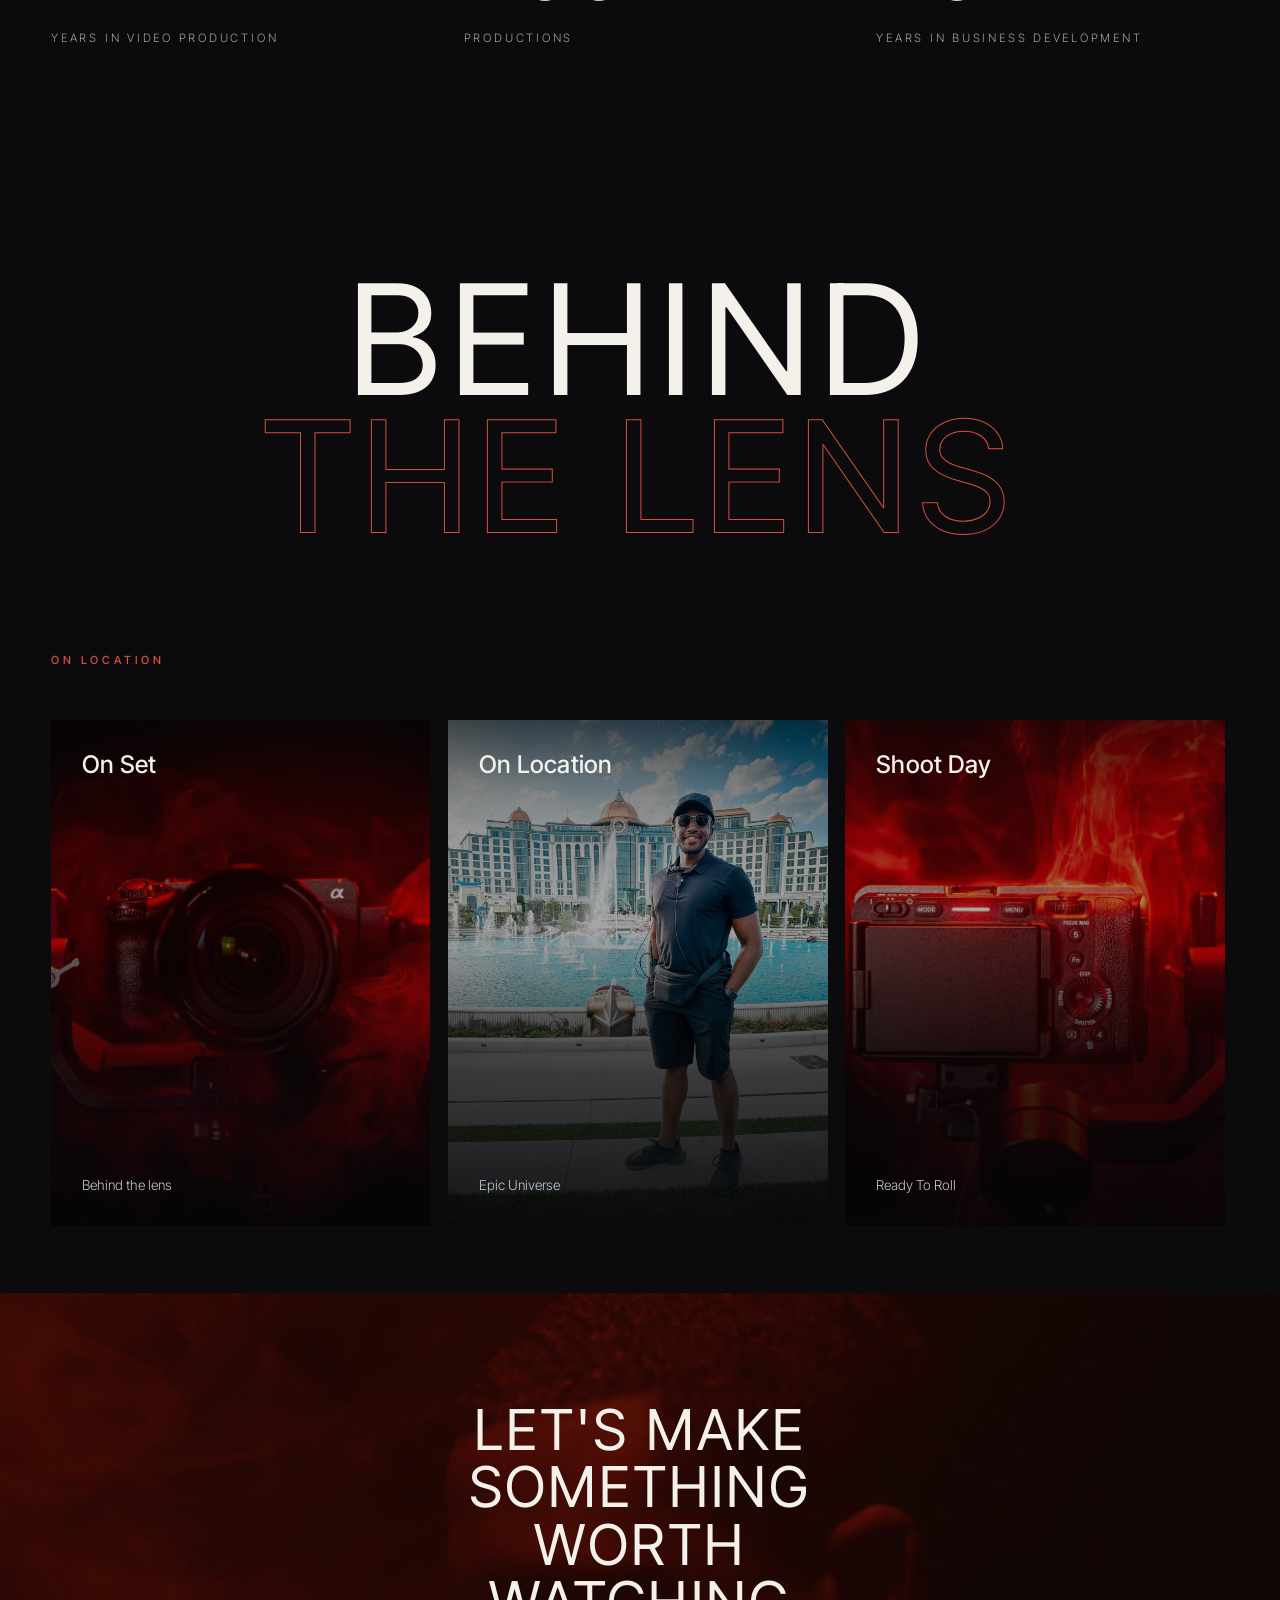
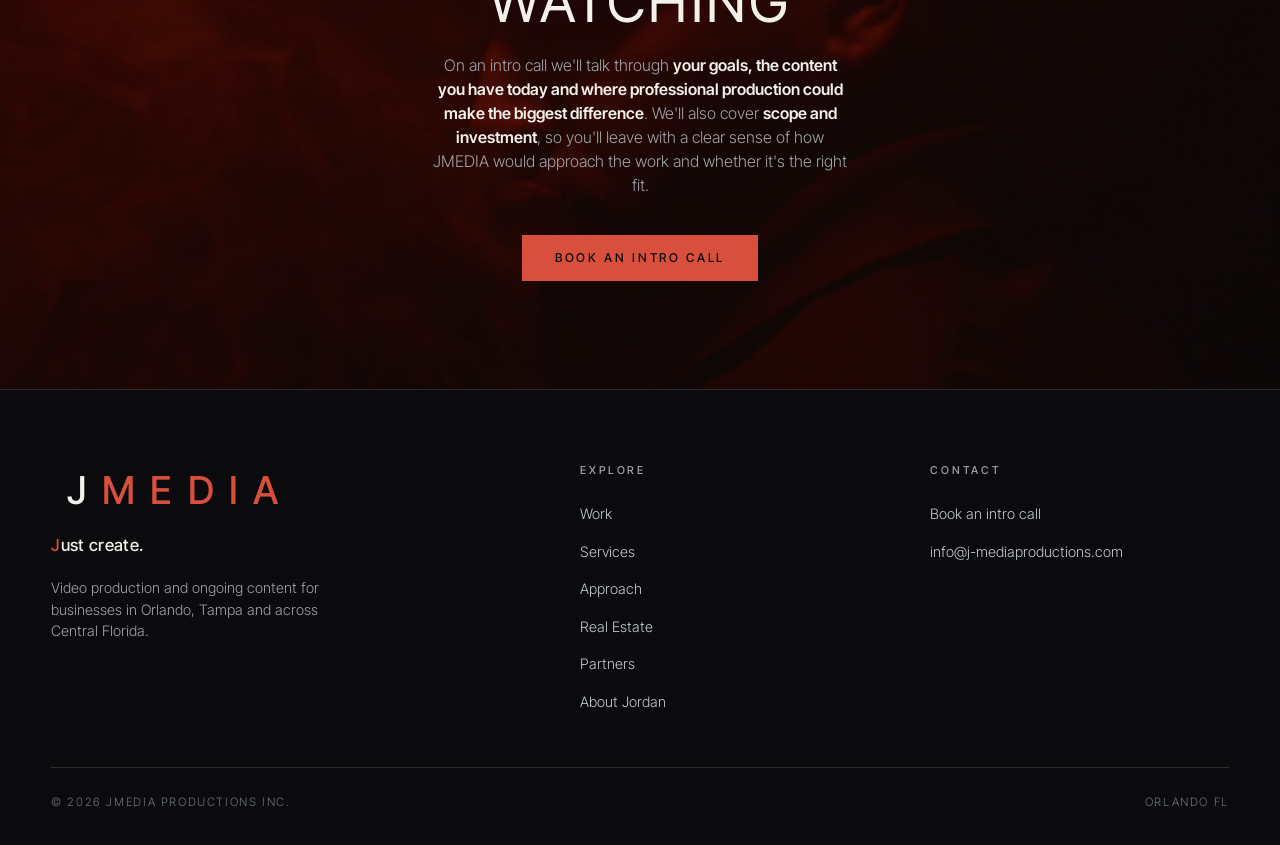
==== commit 04103bdb: "SEO: titles, descriptions, keyword h1s, schema, sitemap, robots, alts Co-Authored-By: Claude Opus 5." ====
--- a/about.html
+++ b/about.html
@@ -3,24 +3,80 @@
 <head>
 <meta charset="utf-8">
 <meta name="viewport" content="width=device-width, initial-scale=1">
-<title>About Jordan Roberson · JMEDIA</title>
-<meta name="description" content="Fifteen years in video production and a decade in business development, brought together in one creative partner. Meet the founder of JMEDIA.">
+<title>Jordan Roberson, Founder | JMEDIA Orlando Video Production</title>
+<meta name="description" content="Jordan Roberson, founder of JMEDIA: 15+ years in video production and 100+ productions, from Universal Orlando campaigns to commercials for national brands.">
+<meta name="robots" content="index, follow, max-image-preview:large">
+<link rel="canonical" href="https://jmedia-productions.vercel.app/about.html">
+<meta property="og:type" content="website">
+<meta property="og:site_name" content="JMEDIA Productions">
+<meta property="og:locale" content="en_US">
+<meta property="og:url" content="https://jmedia-productions.vercel.app/about.html">
+<meta property="og:title" content="Jordan Roberson, Founder | JMEDIA Orlando Video Production">
+<meta property="og:description" content="Jordan Roberson, founder of JMEDIA: 15+ years in video production and 100+ productions, from Universal Orlando campaigns to commercials for national brands.">
+<meta property="og:image" content="https://jmedia-productions.vercel.app/assets/og.jpg">
+<meta property="og:image:width" content="1200">
+<meta property="og:image:height" content="630">
+<meta name="twitter:card" content="summary_large_image">
+<meta name="twitter:title" content="Jordan Roberson, Founder | JMEDIA Orlando Video Production">
+<meta name="twitter:description" content="Jordan Roberson, founder of JMEDIA: 15+ years in video production and 100+ productions, from Universal Orlando campaigns to commercials for national brands.">
+<meta name="twitter:image" content="https://jmedia-productions.vercel.app/assets/og.jpg">
+<script type="application/ld+json">
+{
+ "@context": "https://schema.org",
+ "@graph": [
+  {
+   "@type": "Person",
+   "@id": "https://jmedia-productions.vercel.app/about.html#jordan",
+   "name": "Jordan Roberson",
+   "jobTitle": "Founder",
+   "worksFor": {
+    "@id": "https://jmedia-productions.vercel.app/#jmedia"
+   },
+   "image": "https://jmedia-productions.vercel.app/assets/about-portrait.jpg",
+   "url": "https://jmedia-productions.vercel.app/about.html",
+   "knowsAbout": [
+    "Video production",
+    "Camera operation",
+    "Creative direction",
+    "Business development"
+   ],
+   "homeLocation": {
+    "@type": "Place",
+    "name": "Orlando, FL"
+   }
+  },
+  {
+   "@type": "AboutPage",
+   "url": "https://jmedia-productions.vercel.app/about.html",
+   "name": "About Jordan Roberson",
+   "mainEntity": {
+    "@id": "https://jmedia-productions.vercel.app/about.html#jordan"
+   }
+  },
+  {
+   "@type": "BreadcrumbList",
+   "itemListElement": [
+    {
+     "@type": "ListItem",
+     "position": 1,
+     "name": "Home",
+     "item": "https://jmedia-productions.vercel.app/"
+    },
+    {
+     "@type": "ListItem",
+     "position": 2,
+     "name": "About",
+     "item": "https://jmedia-productions.vercel.app/about.html"
+    }
+   ]
+  }
+ ]
+}
+</script>
 <meta name="theme-color" content="#0B0B0D">
 <link rel="icon" type="image/png" sizes="32x32" href="assets/favicon-32.png">
 <link rel="icon" type="image/png" sizes="512x512" href="assets/icon-512.png">
 <link rel="apple-touch-icon" href="assets/apple-touch-icon.png">
-<meta property="og:type" content="website">
-<meta property="og:site_name" content="JMEDIA Productions">
-<meta property="og:url" content="https://jmedia-productions.vercel.app/about.html">
-<meta property="og:title" content="About Jordan Roberson · JMEDIA">
-<meta property="og:description" content="Fifteen years in video production and a decade in business development, brought together in one creative partner. Meet the founder of JMEDIA.">
-<meta property="og:image" content="https://jmedia-productions.vercel.app/assets/og.jpg">
-<meta property="og:image:width" content="1200">
-<meta property="og:image:height" content="630">
-<meta name="twitter:card" content="summary_large_image">
-<meta name="twitter:title" content="About Jordan Roberson · JMEDIA">
-<meta name="twitter:description" content="Fifteen years in video production and a decade in business development, brought together in one creative partner. Meet the founder of JMEDIA.">
-<meta name="twitter:image" content="https://jmedia-productions.vercel.app/assets/og.jpg">
 <link rel="preconnect" href="https://fonts.googleapis.com">
 <link rel="preconnect" href="https://fonts.gstatic.com" crossorigin>
 <link href="https://fonts.googleapis.com/css2?family=Inter+Tight:wght@300;400;500;600;700&display=swap" rel="stylesheet">
@@ -68,7 +124,7 @@
   <div class="hero__inner">
     <div class="wrap">
       <p class="eyebrow" data-reveal>The founder behind JMEDIA</p>
-      <h1 class="display hero__title" data-reveal>Meet<br><span class="hl">Jordan</span> Roberson</h1>
+      <h1 class="display hero__title" data-reveal>Meet <br><span class="hl">Jordan</span> Roberson</h1>
       <p class="hero__copy" data-reveal data-reveal-delay="1"><strong>Fifteen years in video production</strong> and <strong>a decade in business development</strong>, brought together in one creative partner. Jordan leads JMEDIA's work from the first conversation to the final cut.</p>
       <div class="hero__cta" data-reveal data-reveal-delay="2">
         <a class="btn btn--accent" href="https://calendar.app.google/BkgfP4EBCaa2ZVK66" target="_blank" rel="noopener">Book an intro call</a>
@@ -356,7 +412,7 @@
       <div class="foot__about">
         <p class="foot__brand">J<b>MEDIA</b></p>
         <p class="foot__motto"><span class="j">J</span>ust create.</p>
-        <p class="body" style="font-size:.9rem;max-width:34ch">Creative production and ongoing content for businesses. Orlando FL.</p>
+        <p class="body" style="font-size:.9rem;max-width:34ch">Video production and ongoing content for businesses in Orlando, Tampa and across Central Florida.</p>
       </div>
       <div>
         <h5>Explore</h5>
--- a/assets/site.css
+++ b/assets/site.css
@@ -891,3 +891,6 @@
   .fan__item:nth-child(2) .phone{--w:min(38vw,230px)}
   .hero--home{padding-top:calc(var(--h-nav) + 8px)}
 }
+
+/* SEO h1 styled as the hero eyebrow */
+h1.eyebrow{font-size:.7rem;line-height:1.5;font-weight:500;margin:0 0 1.4em}
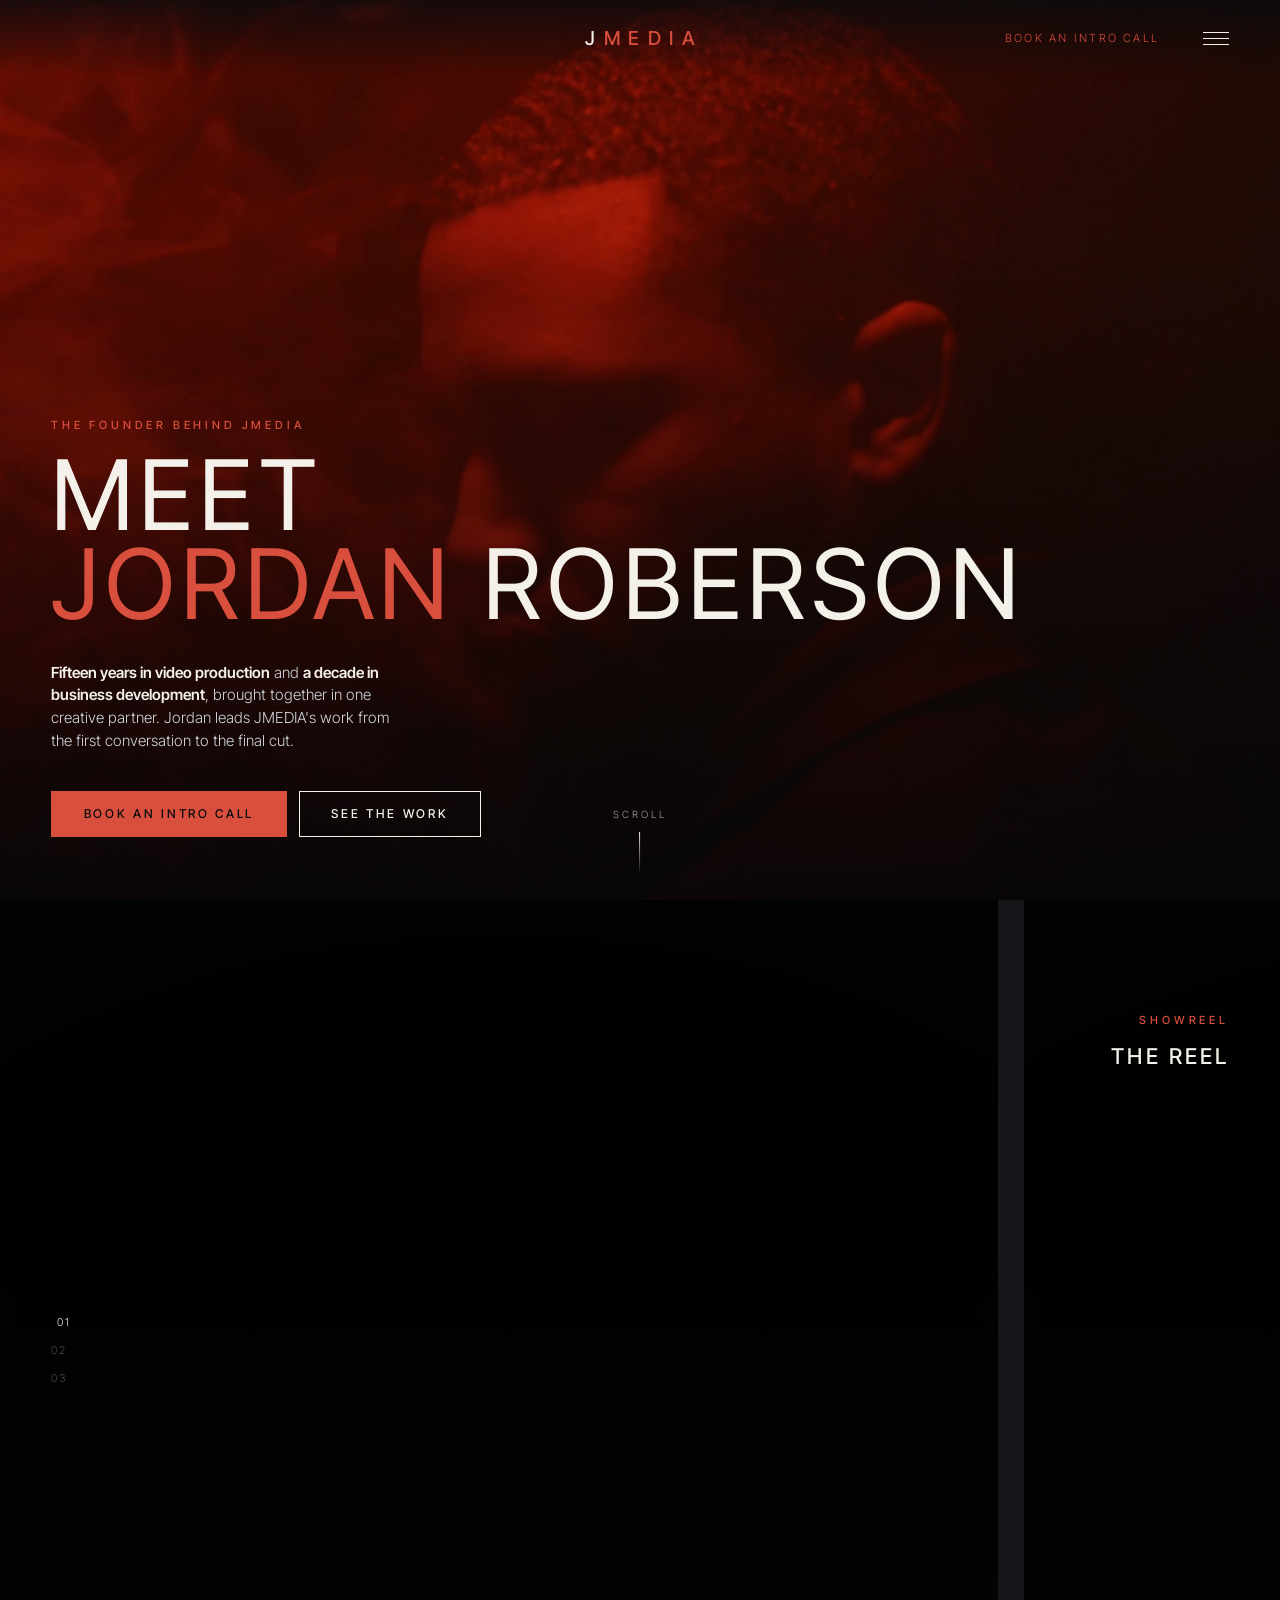
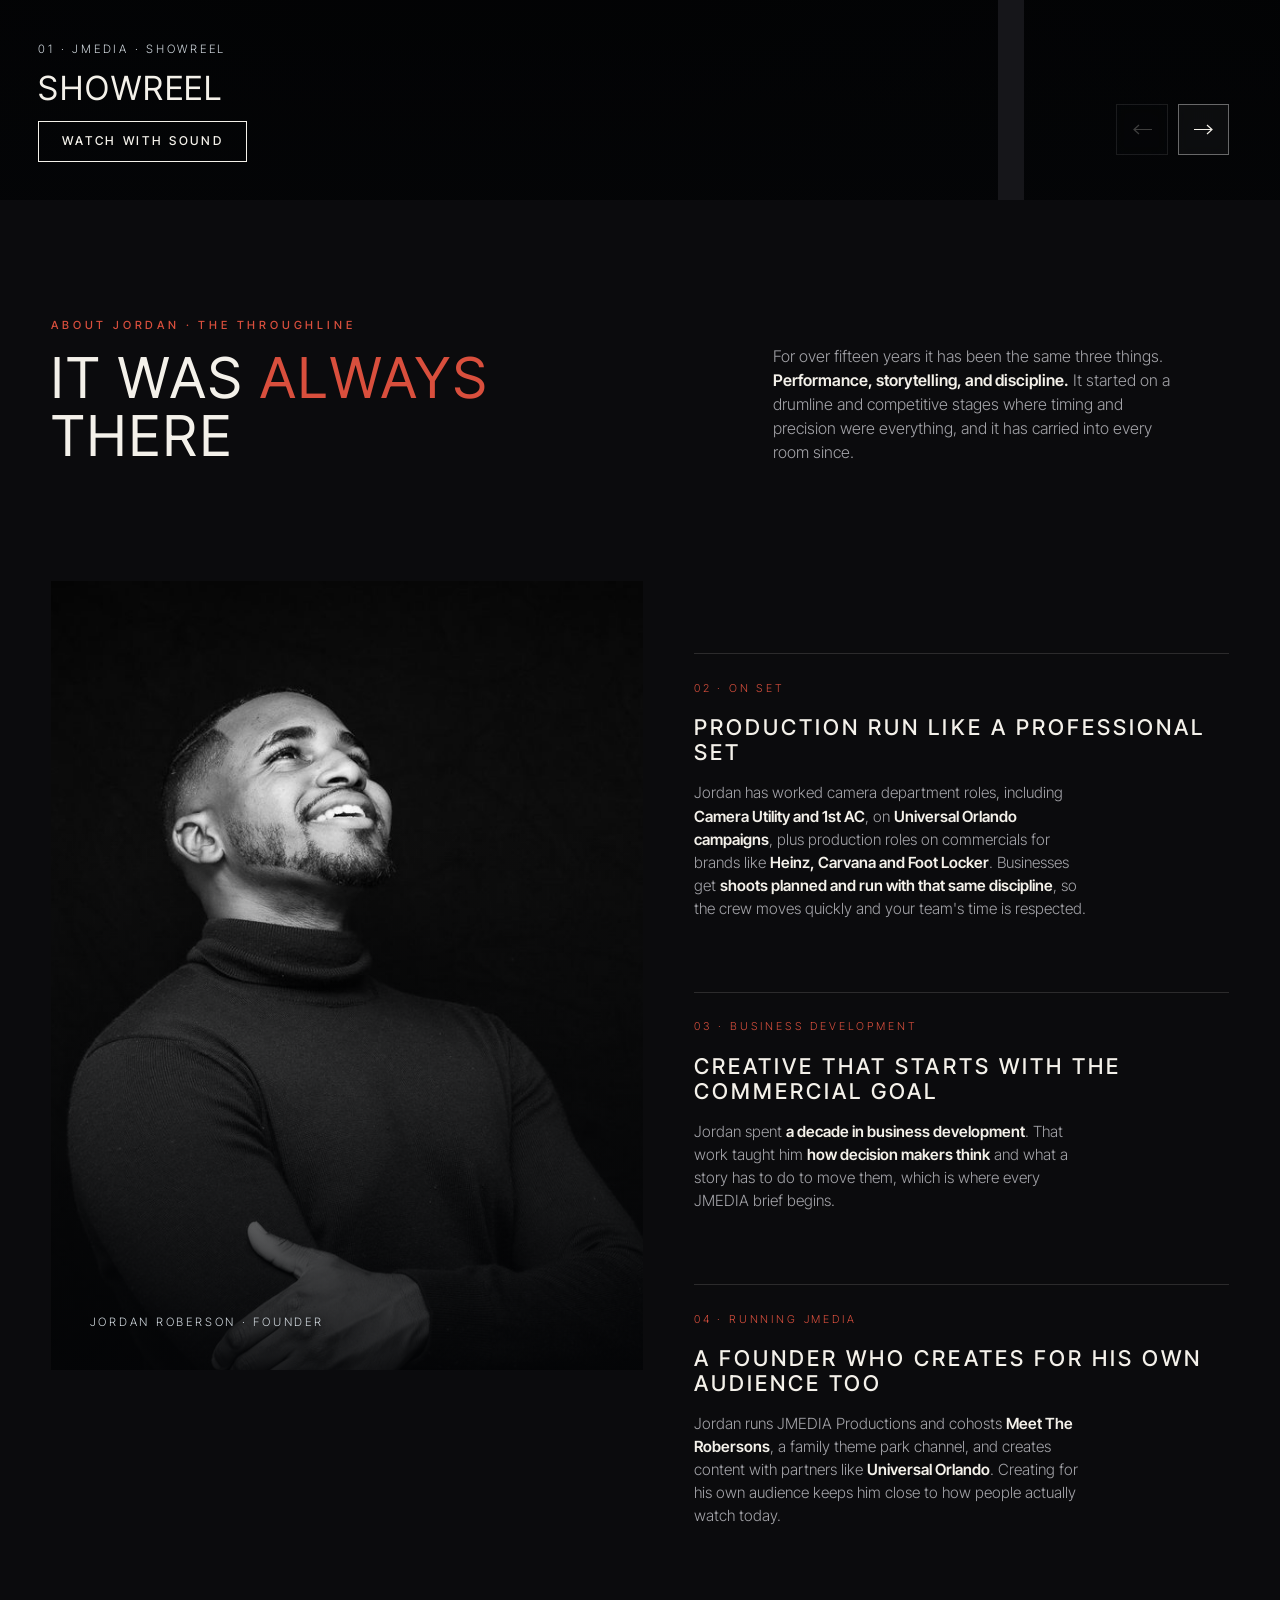
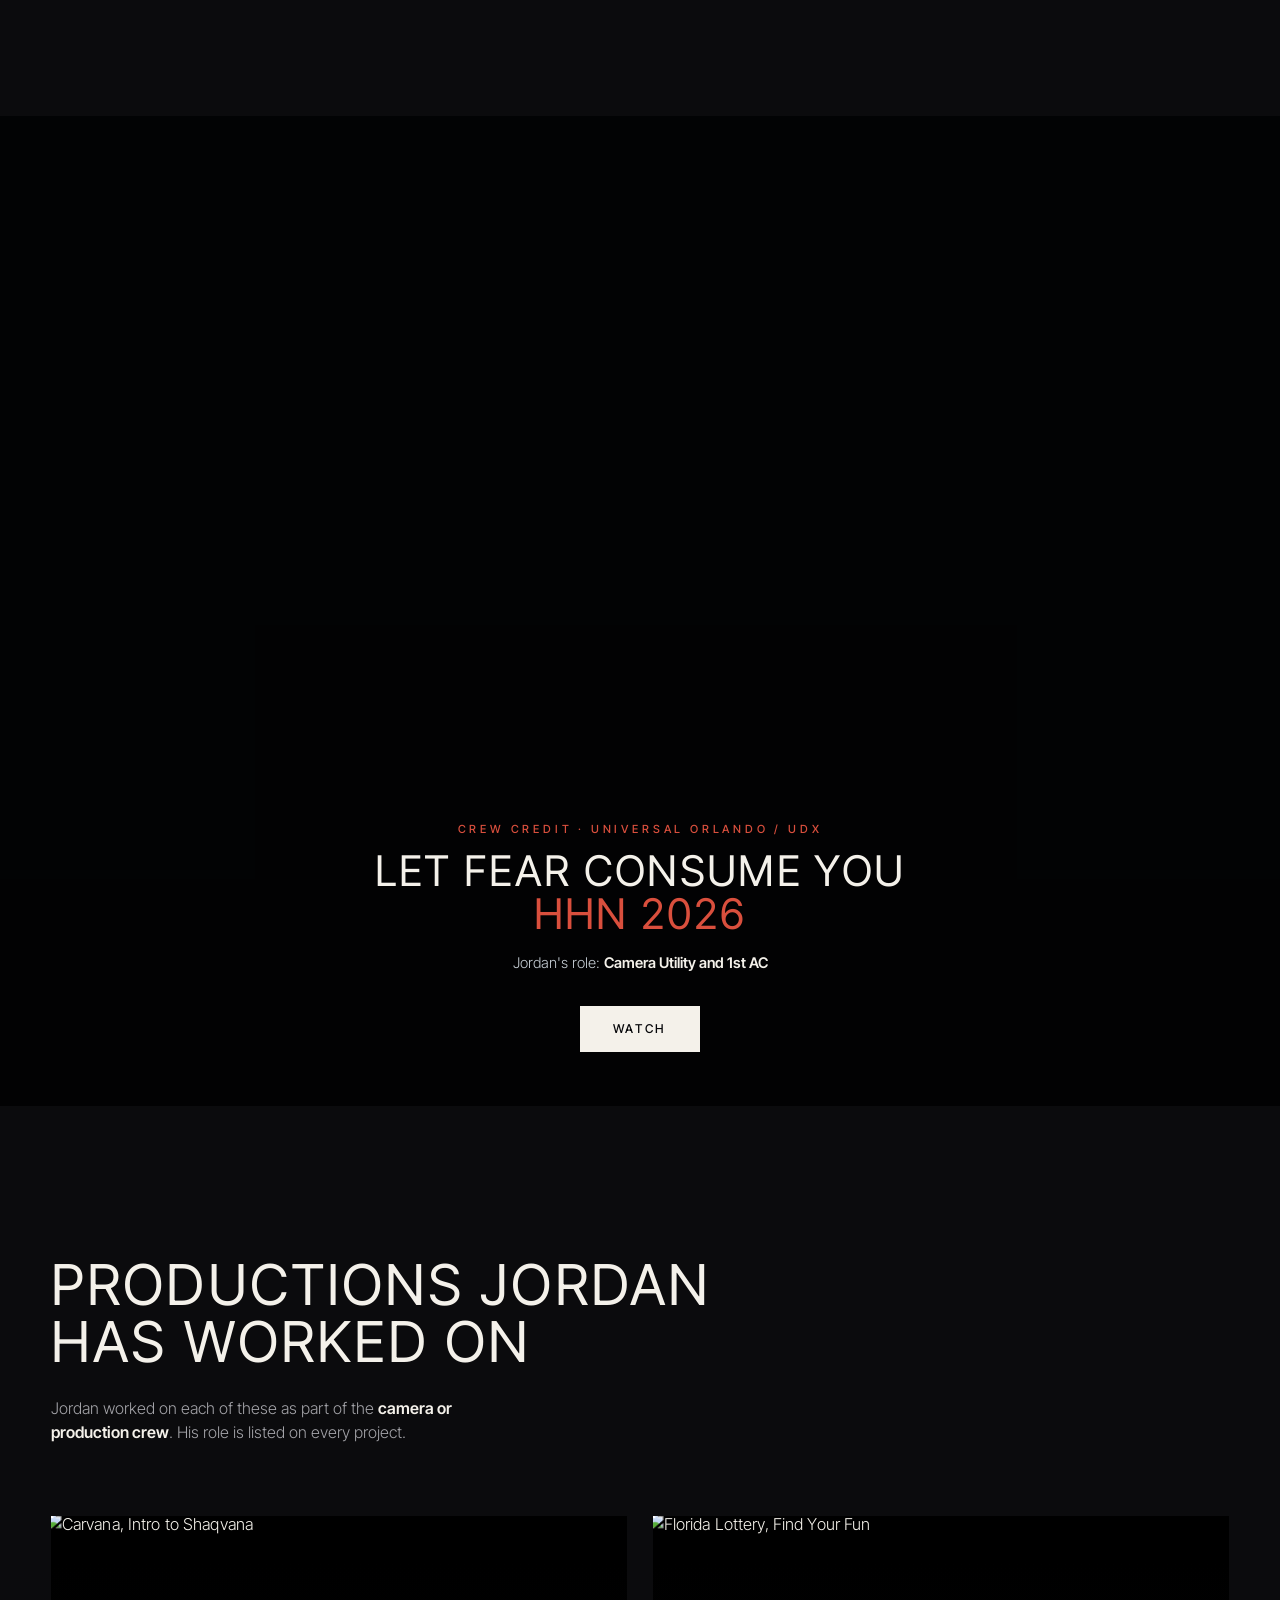
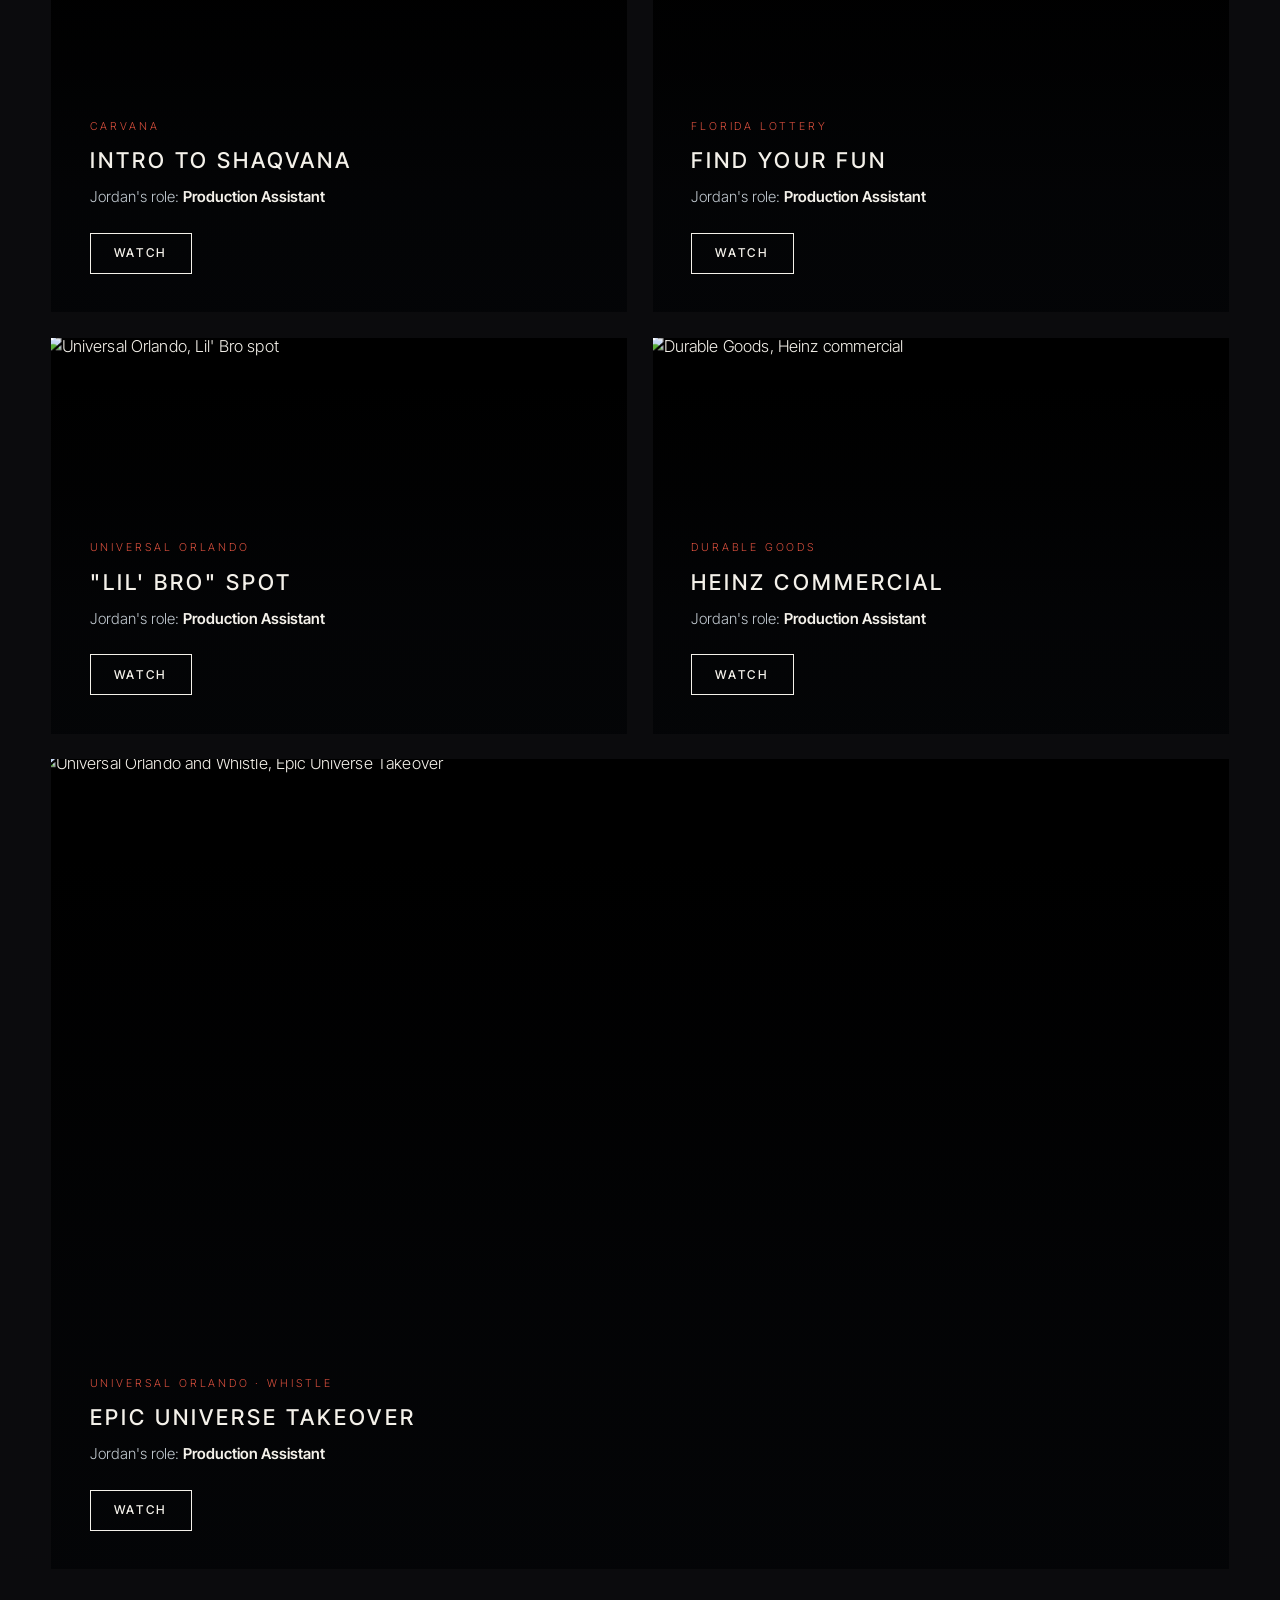
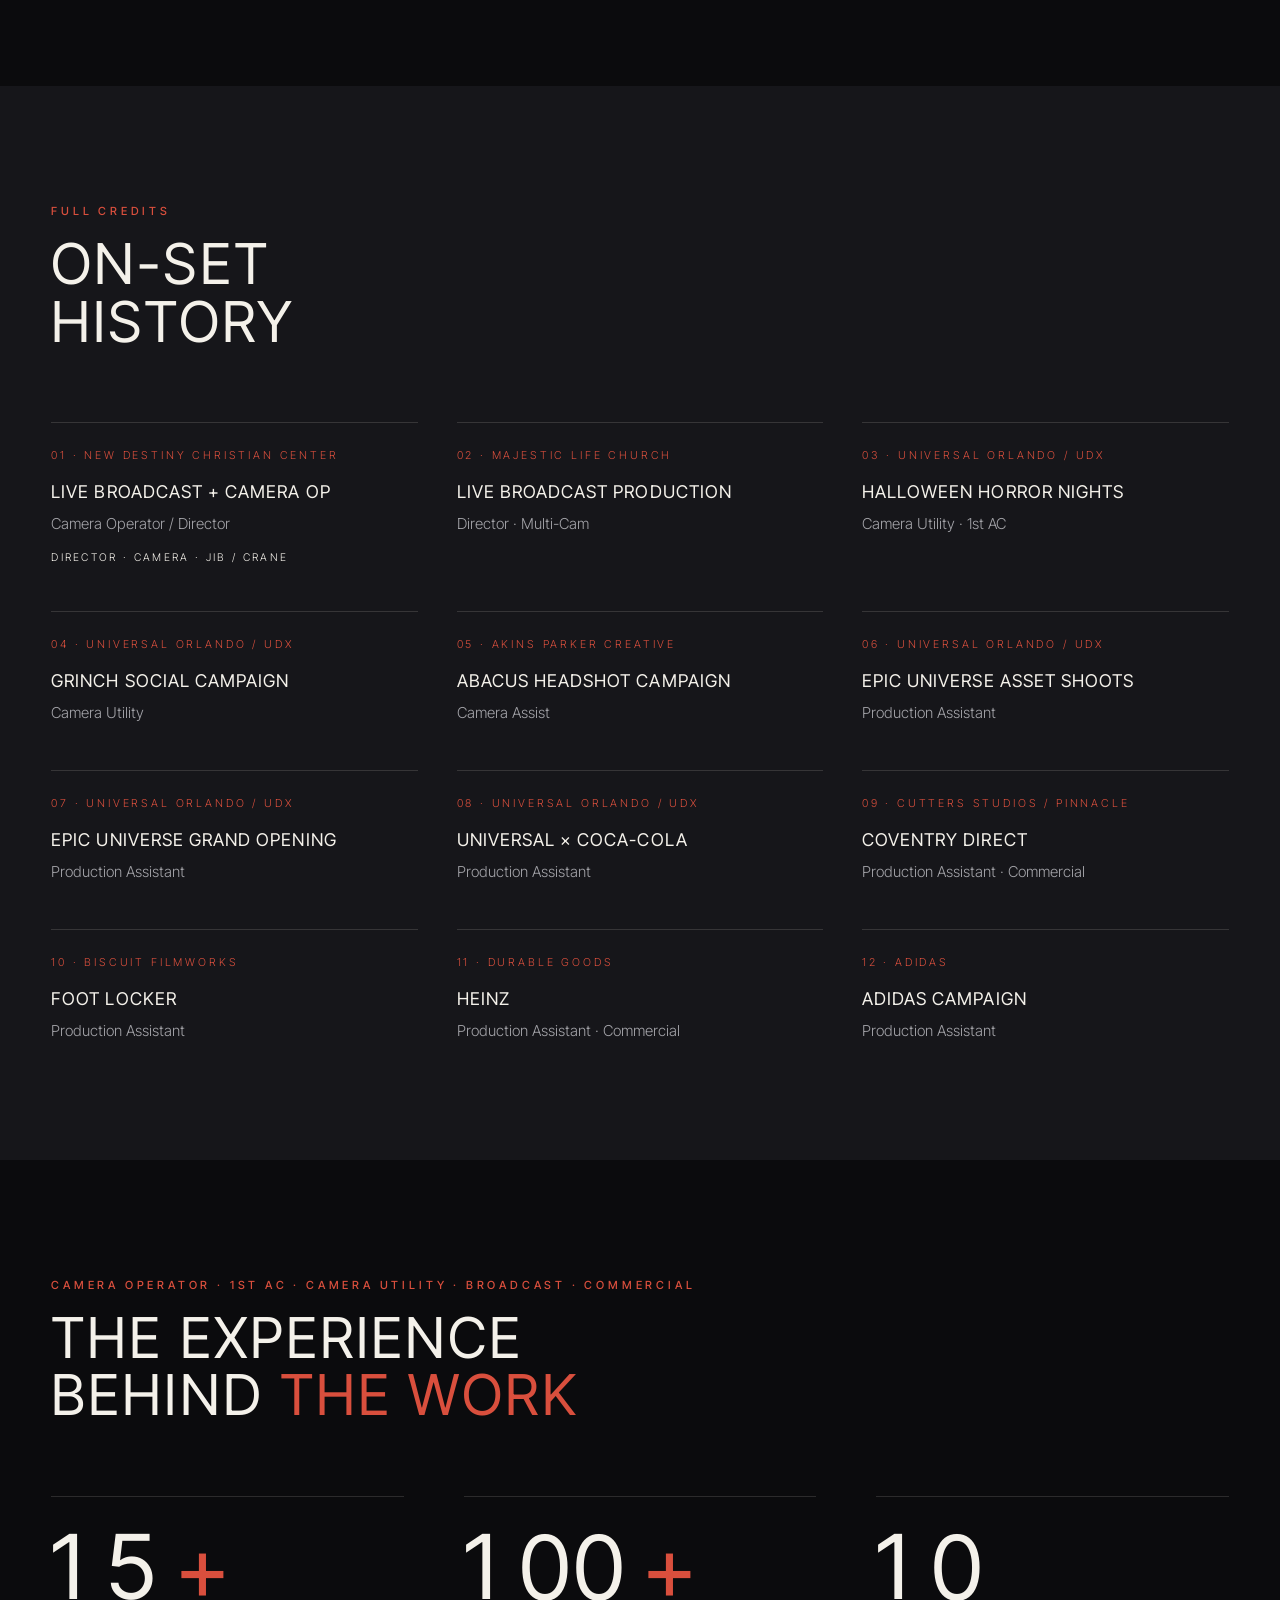
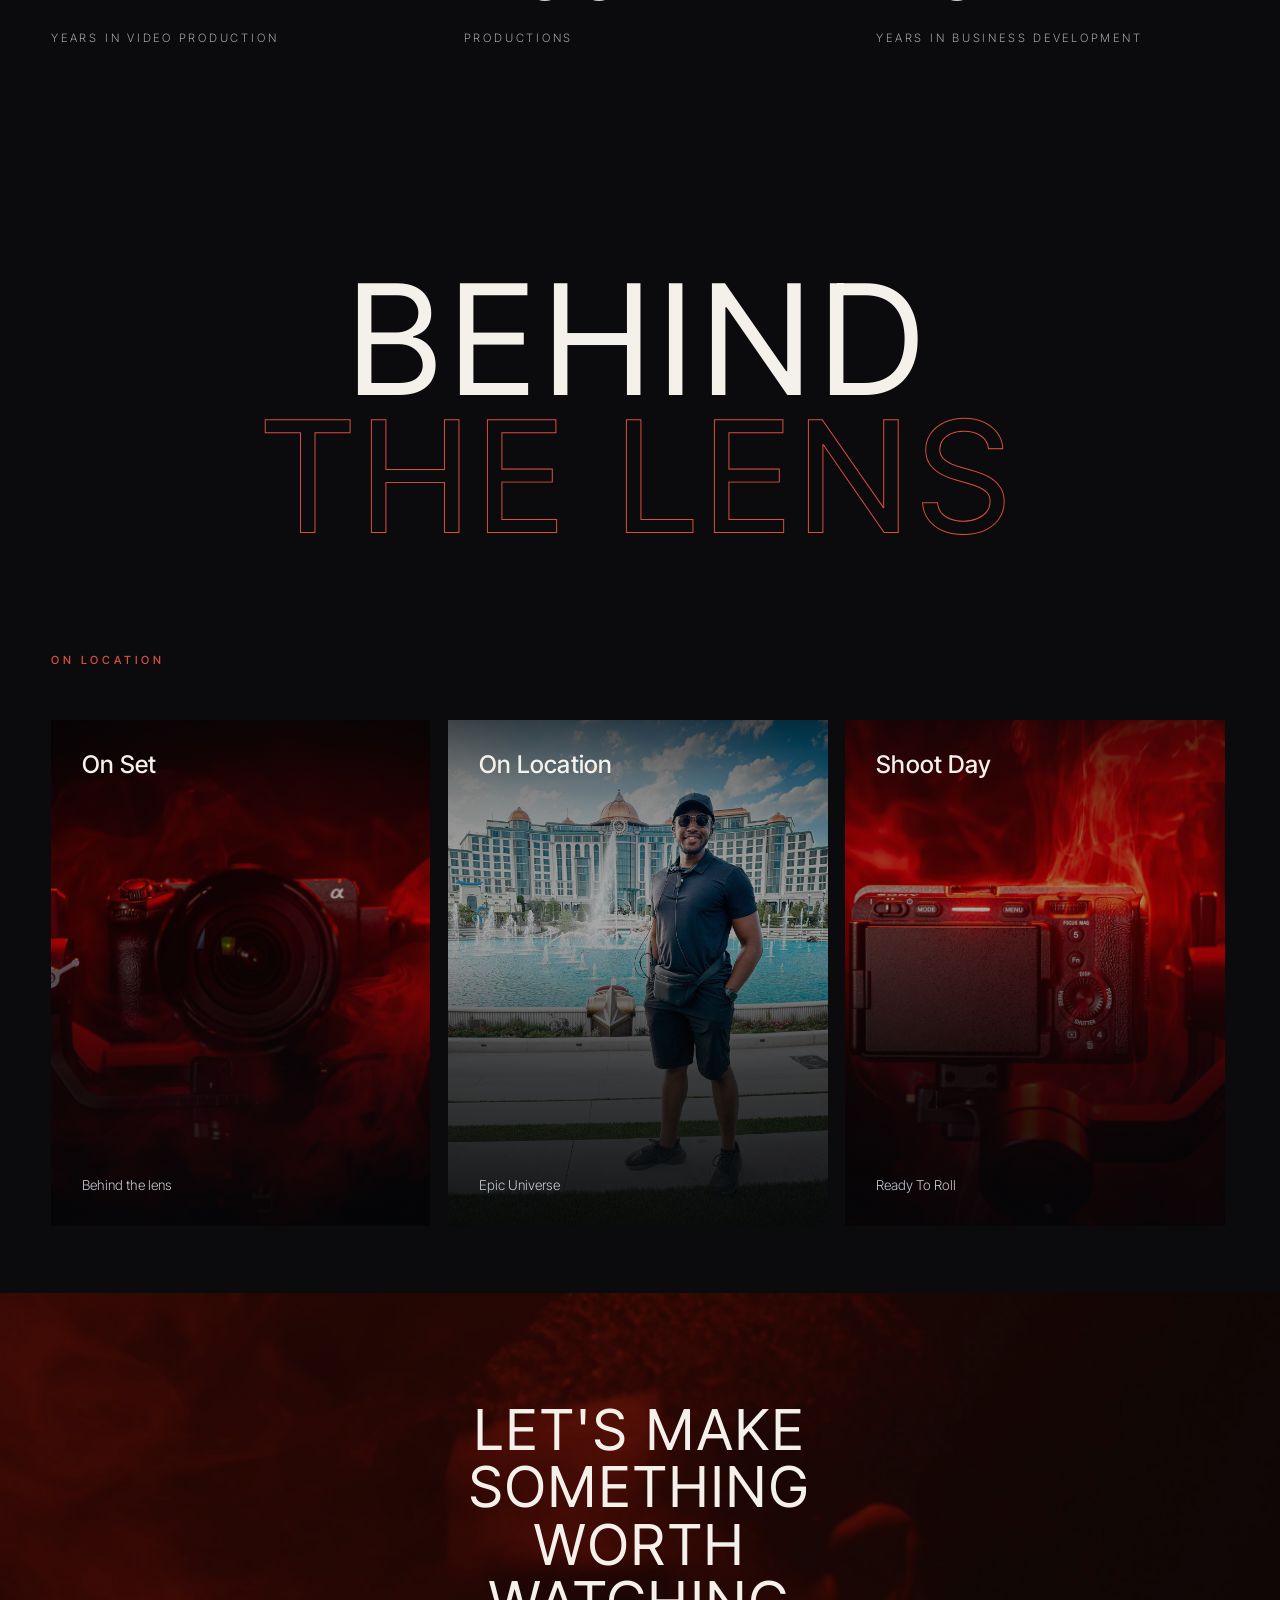
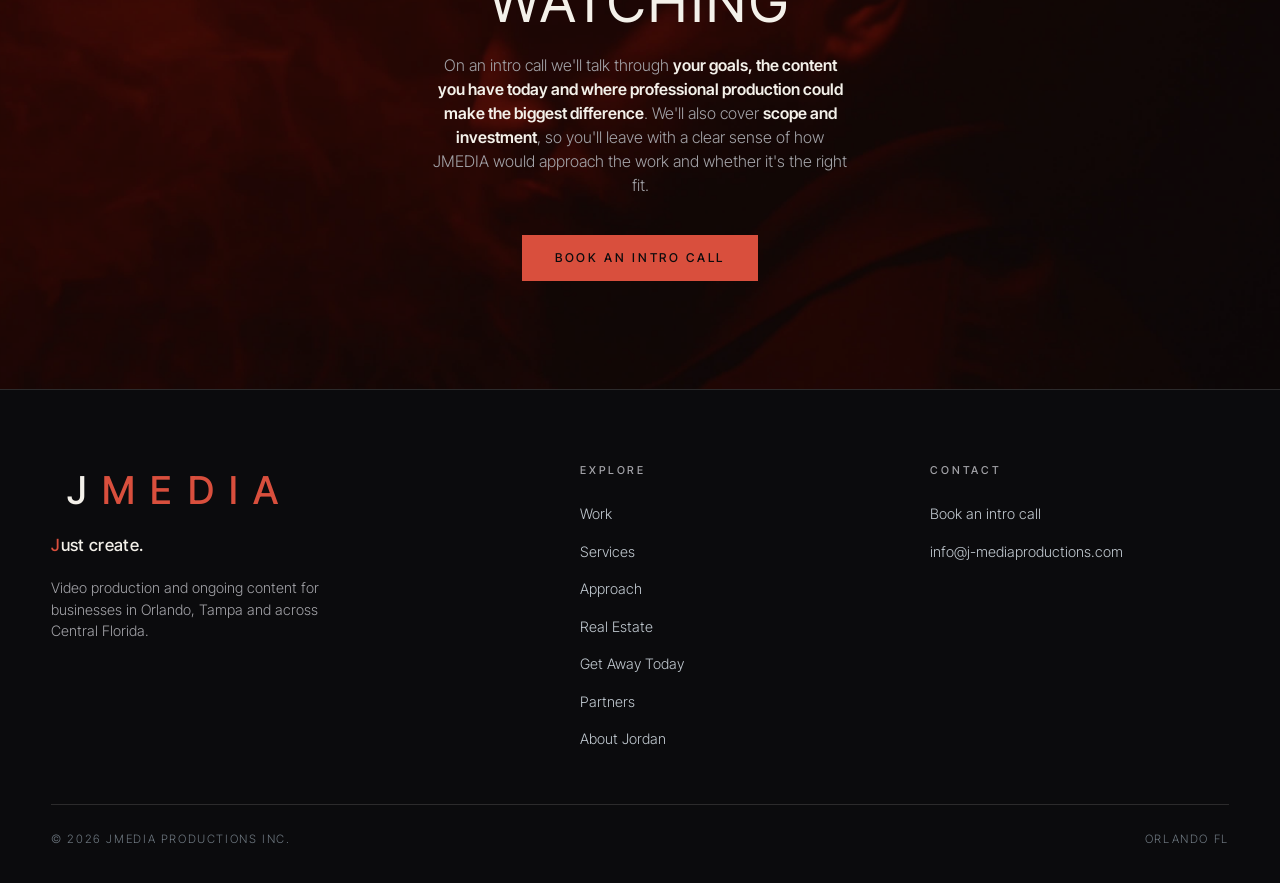
==== commit 67fb564e: "Add Get Away Today client project page and homepage project card New get-away-today.html: objective," ====
--- a/about.html
+++ b/about.html
@@ -108,6 +108,7 @@
     <li><a href="index.html#services">Services</a></li>
     <li><a href="index.html#approach">Approach</a></li>
     <li><a href="realestate.html">Real Estate</a></li>
+    <li><a href="get-away-today.html">Get Away Today</a></li>
     <li><a href="index.html#partners">Partners</a></li>
     <li><a href="#top">About</a></li>
     <li class="menu__cta"><a class="btn btn--accent" href="https://calendar.app.google/BkgfP4EBCaa2ZVK66" target="_blank" rel="noopener">Book an intro call</a></li>
@@ -421,6 +422,7 @@
           <li><a href="index.html#services">Services</a></li>
           <li><a href="index.html#approach">Approach</a></li>
     <li><a href="realestate.html">Real Estate</a></li>
+    <li><a href="get-away-today.html">Get Away Today</a></li>
     <li><a href="index.html#partners">Partners</a></li>
           <li><a href="#top">About Jordan</a></li>
         </ul>
--- a/assets/site.css
+++ b/assets/site.css
@@ -879,7 +879,8 @@
 .ph__ui i:nth-child(1){width:46%;height:6cqw;background:rgba(244,241,234,.5)}
 .ph__ui i:nth-child(2){width:80%}.ph__ui i:nth-child(3){width:62%}
 .ph__video{position:absolute;inset:0;z-index:2;width:100%;height:100%;object-fit:cover}
-.ph__video:not([hidden]) ~ .ph__j,.ph__video:not([hidden]) ~ .ph__bar{display:none}
+.ph__video{pointer-events:none;background:#0b0b0e}
+.ph__video:not([hidden]) ~ .ph__j,.ph__video:not([hidden]) ~ .ph__bar,.ph__video:not([hidden]) ~ .ph__ui{display:none}
 @media(prefers-reduced-motion:reduce){.ph::before,.ph__j,.ph__bar i{animation:none}}
 
 /* phones stack in one grid cell, centred in the stage */
@@ -894,3 +895,77 @@
 
 /* SEO h1 styled as the hero eyebrow */
 h1.eyebrow{font-size:.7rem;line-height:1.5;font-weight:500;margin:0 0 1.4em}
+
+/* ============ HERO PHONE CAROUSEL ============
+   every phone is centre size; position comes from data-pos so the three can trade places */
+.hero--home .fan__item .phone,.hero--home .fan__item:nth-child(2) .phone{--w:min(38vw,230px)}
+.hero--home .fan__item{--tx:0%;--ty:0%;--rot:0deg;--s:1;
+  transform:translateX(var(--tx)) translateY(var(--ty)) rotate(var(--rot)) scale(var(--s));
+  transition:transform 1.15s cubic-bezier(.65,0,.2,1),z-index 0s .5s;will-change:transform}
+.hero--home .fan__item .screen{transition:filter 1.15s ease}
+.hero--home .fan__item[data-pos="c"]{z-index:3}
+.hero--home .fan__item[data-pos="l"]{--tx:-47%;--ty:7%;--rot:-8deg;--s:.84;z-index:2}
+.hero--home .fan__item[data-pos="r"]{--tx:47%;--ty:7%;--rot:8deg;--s:.84;z-index:1}
+.hero--home .fan__item:not([data-pos="c"]) .screen{filter:brightness(.72) saturate(.9)}
+.hero--home .fan__item[data-pos="l"]{translate:calc(var(--hp,0) * -70px) calc(var(--hp,0) * 50px)}
+.hero--home .fan__item[data-pos="c"]{translate:0 calc(var(--hp,0) * -60px)}
+.hero--home .fan__item[data-pos="r"]{translate:calc(var(--hp,0) * 70px) calc(var(--hp,0) * 50px)}
+@media(min-width:960px){
+  .hero--home .fan__item .phone,.hero--home .fan__item:nth-child(2) .phone{--w:clamp(260px,min(22vw,38svh),370px)}
+  .hero--home .fan__item[data-pos="l"]{--tx:-50%;--ty:6%;--rot:-9deg;--s:.81}
+  .hero--home .fan__item[data-pos="r"]{--tx:50%;--ty:6%;--rot:9deg;--s:.81}
+}
+@media(prefers-reduced-motion:reduce){.hero--home .fan__item,.hero--home .fan__item .screen{transition:none}}
+
+/* ============ CLIENT PROJECT PAGES ============ */
+.client__logo{display:block;width:min(240px,62%);height:auto;margin:0 0 1.4rem;opacity:.92}
+/* project facts: what a buyer asks first, answered in one scan */
+.facts{margin:0;display:grid;grid-template-columns:1fr;border-top:1px solid var(--line)}
+@media(min-width:760px){.facts{grid-template-columns:repeat(2,1fr);column-gap:clamp(24px,4vw,64px)}}
+@media(min-width:1100px){.facts{grid-template-columns:repeat(3,1fr)}}
+.facts__row{padding:1.4rem 0 1.5rem;border-bottom:1px solid var(--line)}
+.facts dt{font-size:.66rem;letter-spacing:.26em;text-transform:uppercase;color:var(--accent);font-weight:500;margin:0 0 .7rem}
+.facts dd{margin:0;color:var(--ink);font-size:clamp(1rem,1.2vw,1.12rem);line-height:1.45;max-width:34ch}
+/* a logo standing in for a number */
+.stat--logo .stat__value{height:clamp(3rem,7vw,6.6rem);align-items:center}
+.stat--logo .stat__value img{height:78%;width:auto;max-width:100%;object-fit:contain}
+#results .stat__label{max-width:30ch;line-height:1.6}
+/* vertical reel beside its story */
+.reelcase{display:grid;gap:clamp(40px,6vw,96px);grid-template-columns:1fr;align-items:center}
+@media(min-width:900px){.reelcase{grid-template-columns:.9fr 1.1fr}}
+.reelcase__stage{display:grid;place-items:center;position:relative}
+.reelcase__stage::before{content:"";position:absolute;width:min(560px,120%);aspect-ratio:1;border-radius:50%;
+  background:radial-gradient(closest-side,color-mix(in srgb,var(--accent) 18%,transparent),transparent 72%);pointer-events:none}
+.reelcase__phone{--w:clamp(230px,min(26vw,44svh),330px)}
+.reelcase__video{position:absolute;inset:0;width:100%;height:100%;object-fit:cover;background:#000}
+.reelcase .feat__sound.reelcase__sound{opacity:1;right:auto;left:50%;bottom:calc(var(--w) * -.24);transform:translateX(-50%)}
+.reelcase__phone.has-sound .feat__sound .i-on{display:block}.reelcase__phone.has-sound .feat__sound .i-off{display:none}
+.reelcase__phone.has-sound .feat__sound{border-color:var(--accent)}
+@media(max-width:899px){.reelcase__stage{margin-bottom:clamp(40px,8vw,60px)}}
+.reelcase__copy .lede{max-width:48ch}
+@media(max-width:899px){.pgrid--gat .pgrid__item:last-child{grid-column:1/-1}}
+
+/* ============ HOMEPAGE: client projects ============ */
+.projects{display:grid;gap:clamp(28px,4vh,44px)}
+.proj{display:grid;grid-template-columns:1fr;gap:clamp(20px,3vw,48px);align-items:center;color:inherit}
+@media(min-width:900px){.proj{grid-template-columns:1.15fr .85fr}}
+.proj__media{position:relative;aspect-ratio:16/10;overflow:hidden;background:#000}
+.proj__media img{position:absolute;inset:0;width:100%;height:100%;object-fit:cover;transition:transform 1.4s var(--ease)}
+.proj:hover .proj__media img{transform:scale(1.04)}
+.proj__badge{position:absolute;left:16px;bottom:16px;z-index:2;padding:8px 12px;background:rgba(11,11,13,.72);backdrop-filter:blur(8px);-webkit-backdrop-filter:blur(8px);
+  font-size:.62rem;font-weight:600;letter-spacing:.22em;text-transform:uppercase;color:var(--ink);border:1px solid color-mix(in srgb,var(--accent) 55%,transparent)}
+.proj__body .card__kicker{margin:0 0 .8rem}
+.proj__body .h3{margin:0 0 1.2rem;line-height:1.25}
+.proj__body .facts{grid-template-columns:1fr;margin:0 0 1.6rem}
+.proj__body .facts__row{padding:.85rem 0 .9rem;display:grid;grid-template-columns:8.5rem 1fr;gap:1rem;align-items:baseline}
+.proj__body .facts dt{margin:0}
+.proj__body .facts dd{font-size:.95rem;color:var(--ink-dim);max-width:none}
+.proj__body .facts dd strong{color:var(--ink);font-weight:600}
+@media(max-width:480px){.proj__body .facts__row{grid-template-columns:1fr;gap:.35rem}}
+#reel{overflow-x:clip}
+#results .stat__value{gap:0}#results .stat__plus{margin-left:.02em}
+/* the LEGOLAND sign sits behind the headline on narrow screens: deepen the scrim there */
+@media(max-width:760px){.hero--gat .scrim--bottom{background:linear-gradient(to top,rgba(4,5,7,.94) 0%,rgba(4,5,7,.82) 48%,rgba(4,5,7,.25) 78%,transparent 92%)}}
+.hero--gat .scrim--bottom{background:linear-gradient(to top,rgba(4,5,7,.9) 0%,rgba(4,5,7,.45) 40%,transparent 70%),
+  linear-gradient(90deg,rgba(4,5,7,.88) 0%,rgba(4,5,7,.62) 34%,rgba(4,5,7,.12) 62%,transparent 78%)}
+@media(max-width:760px){.hero--gat .scrim--bottom{background:linear-gradient(to top,rgba(4,5,7,.96) 0%,rgba(4,5,7,.9) 58%,rgba(4,5,7,.35) 82%,transparent 96%)}}
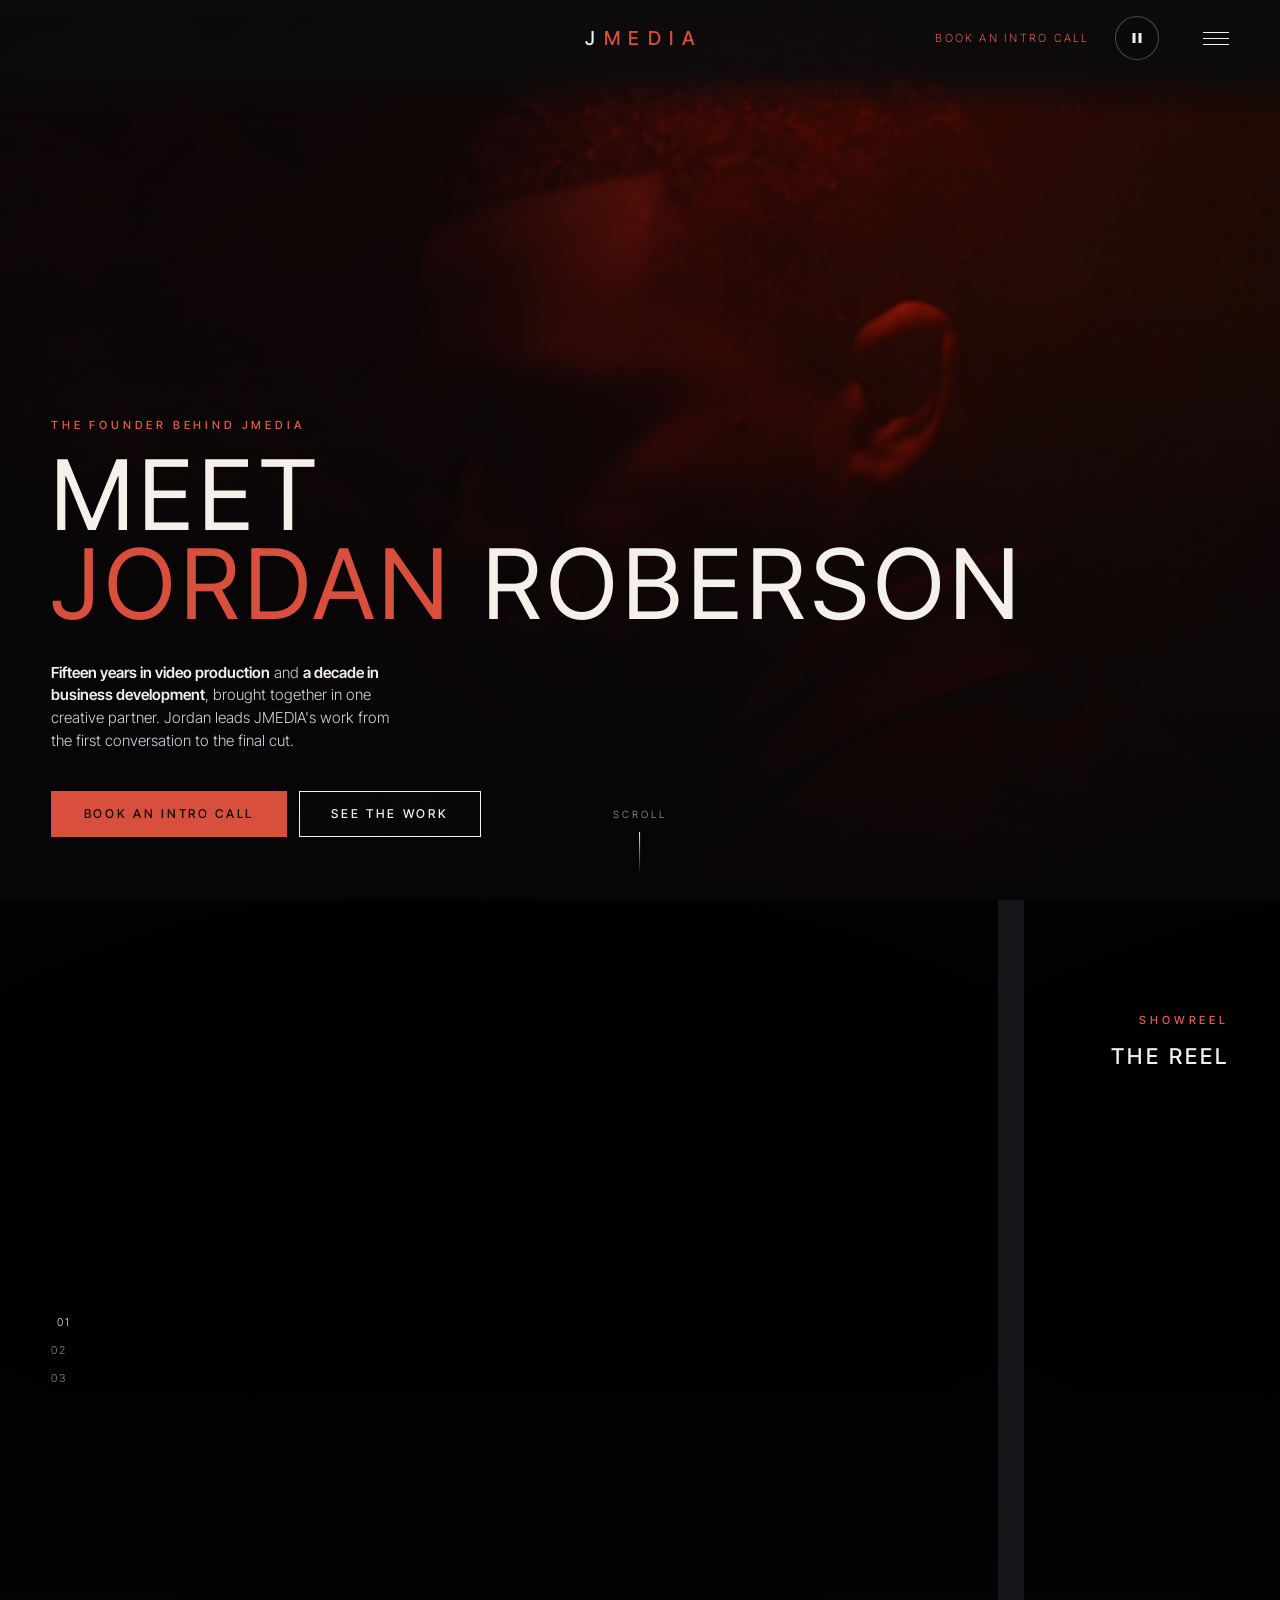
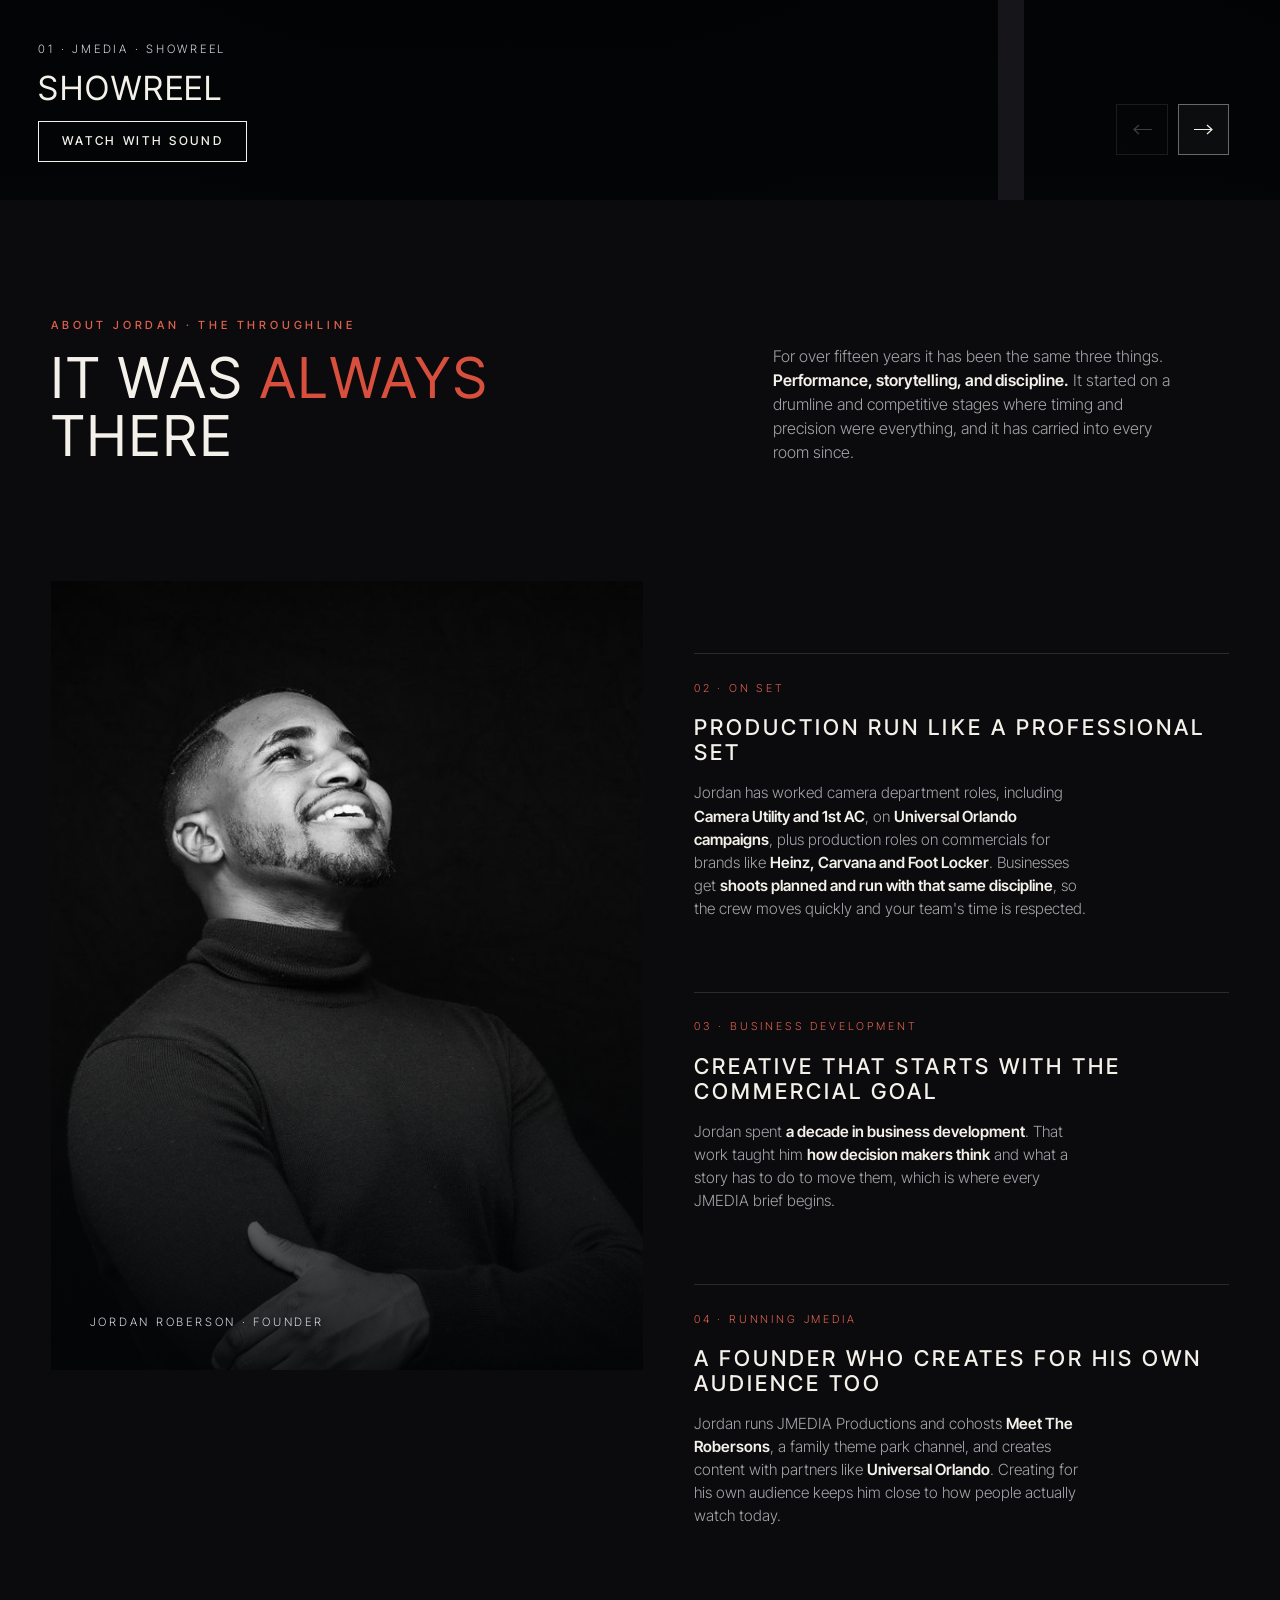
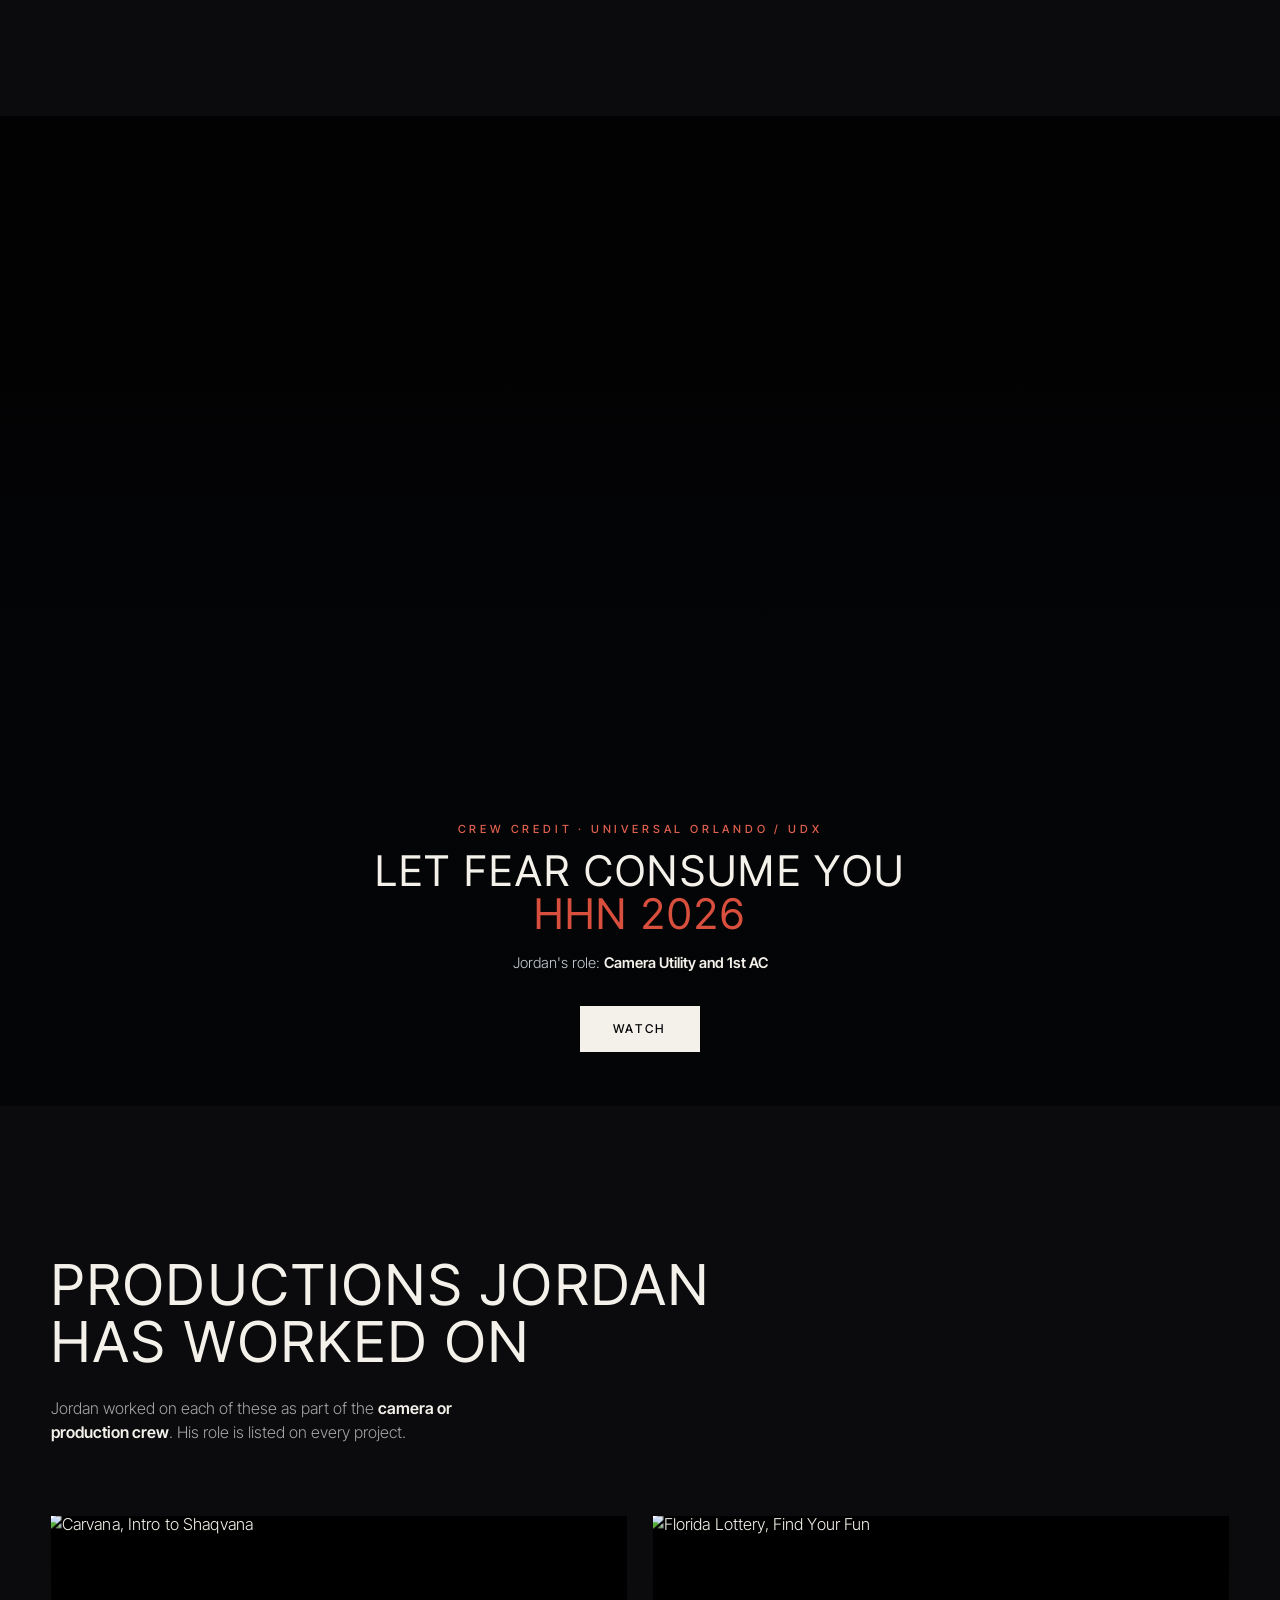
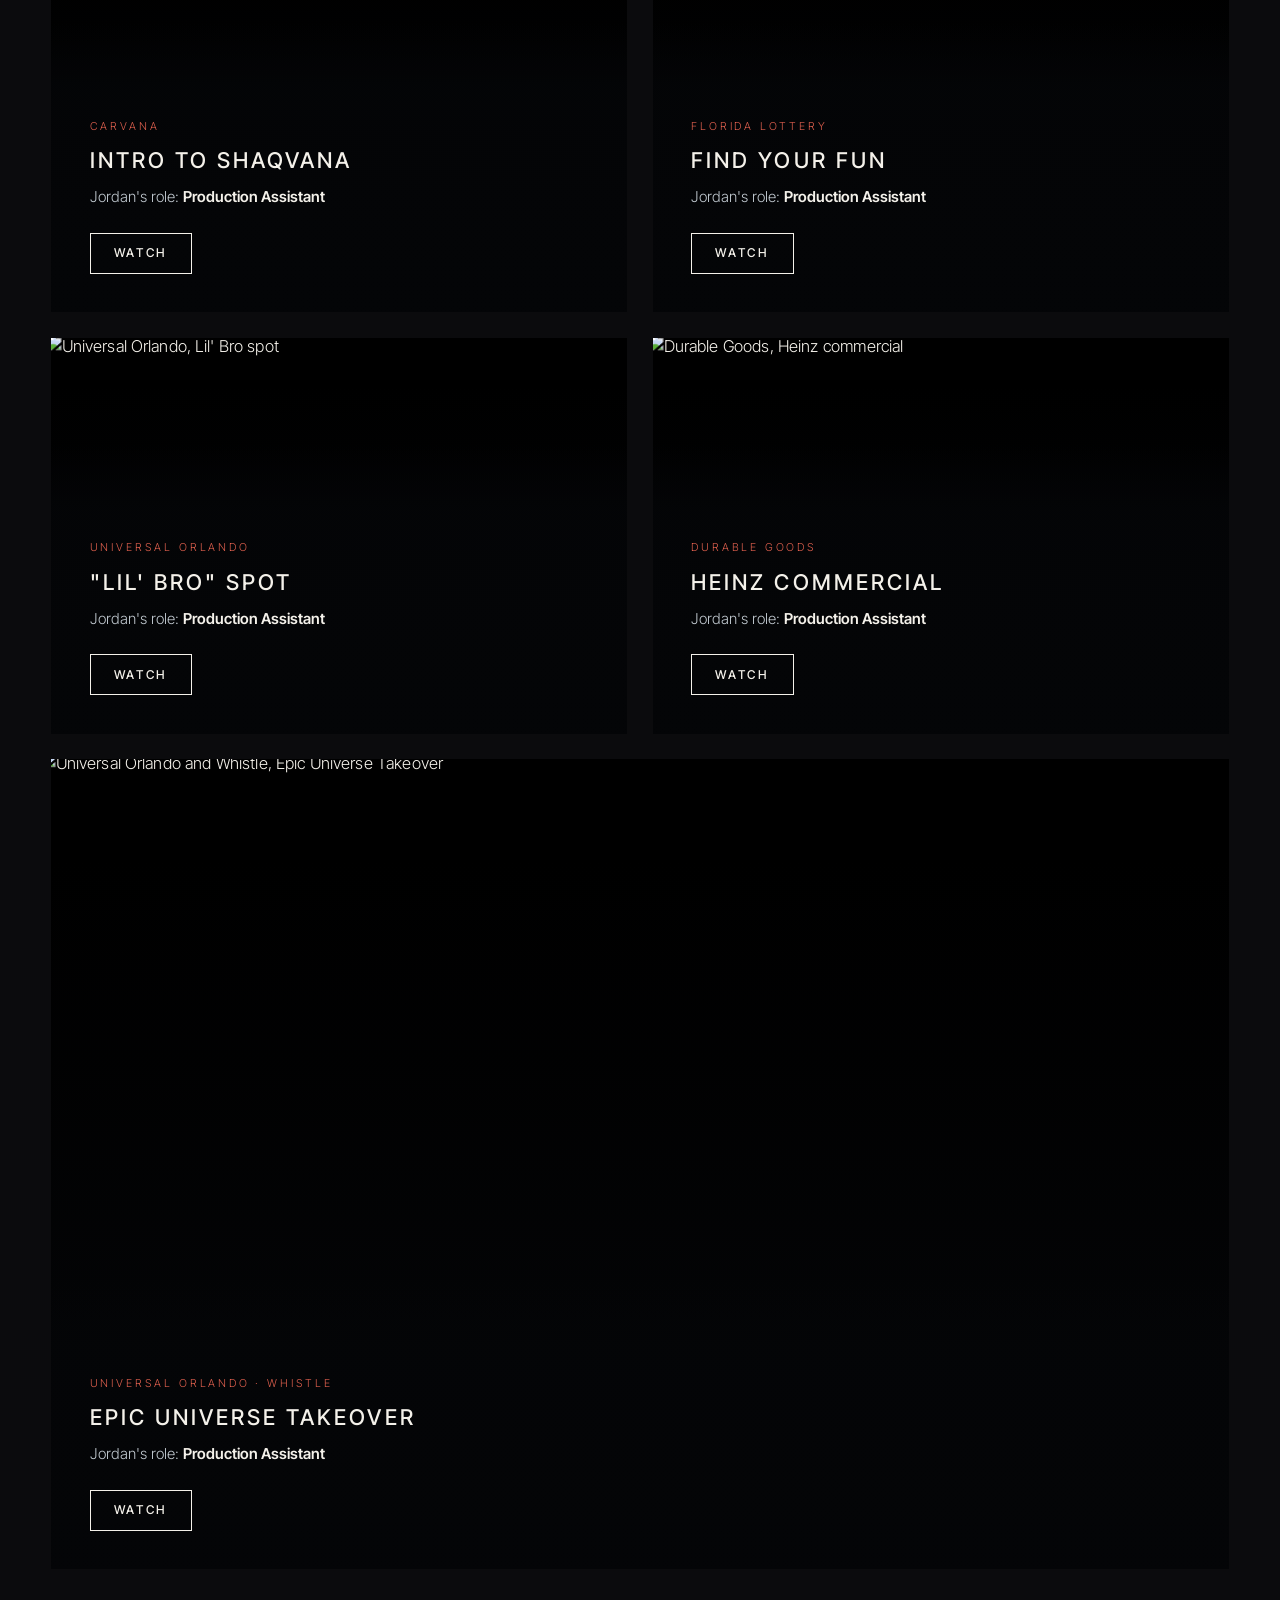
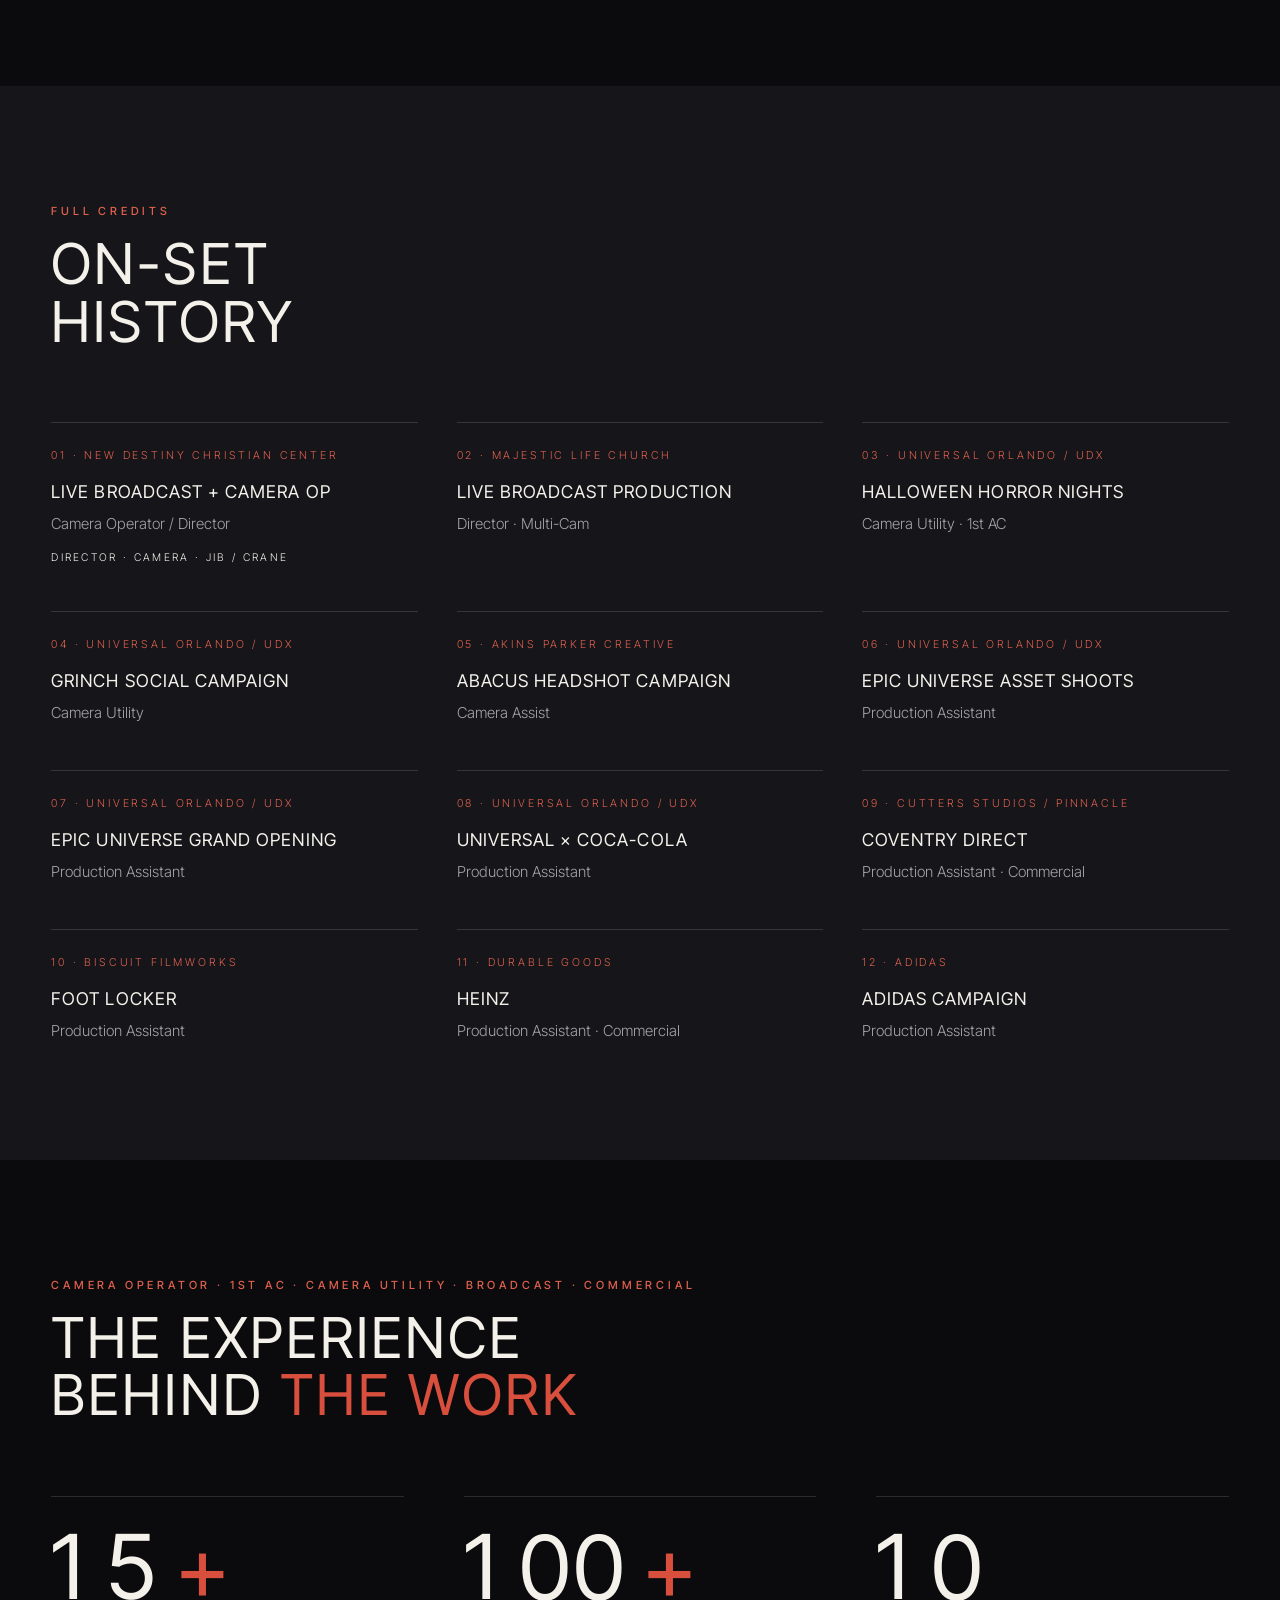
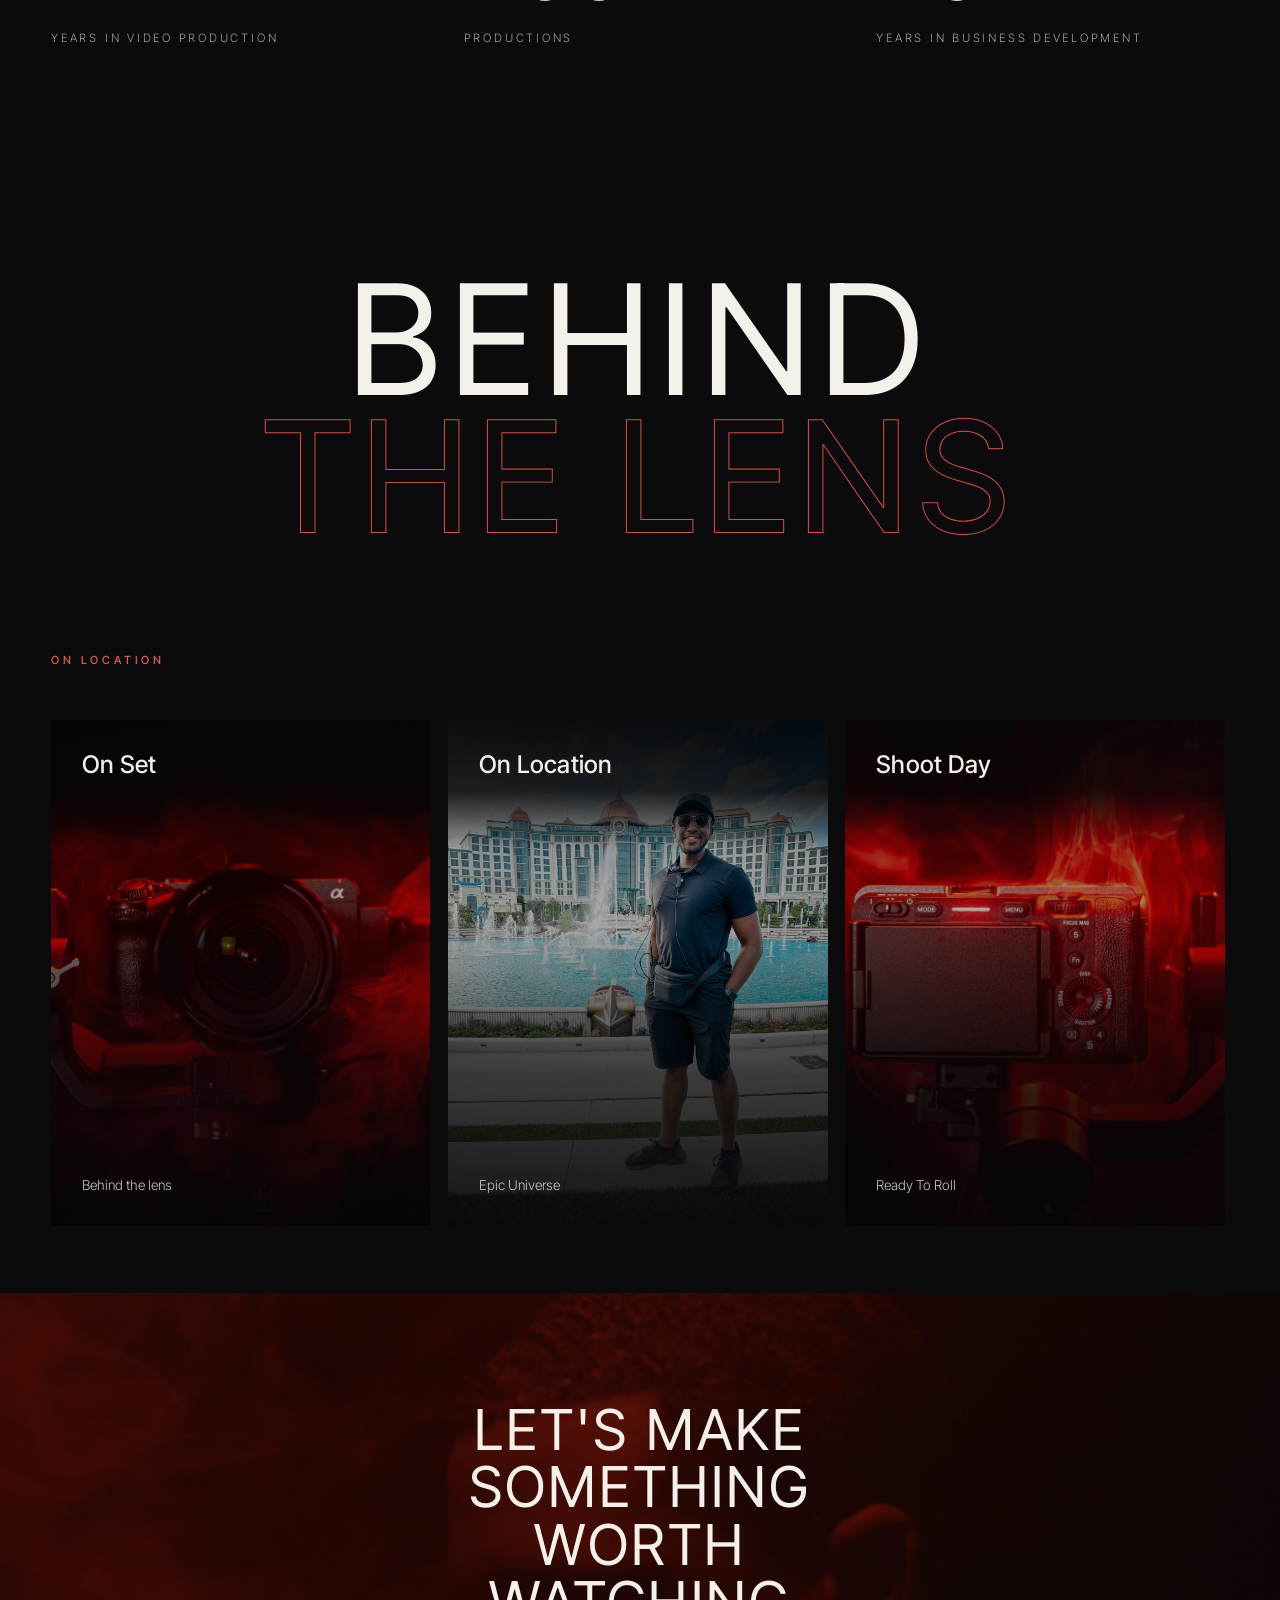
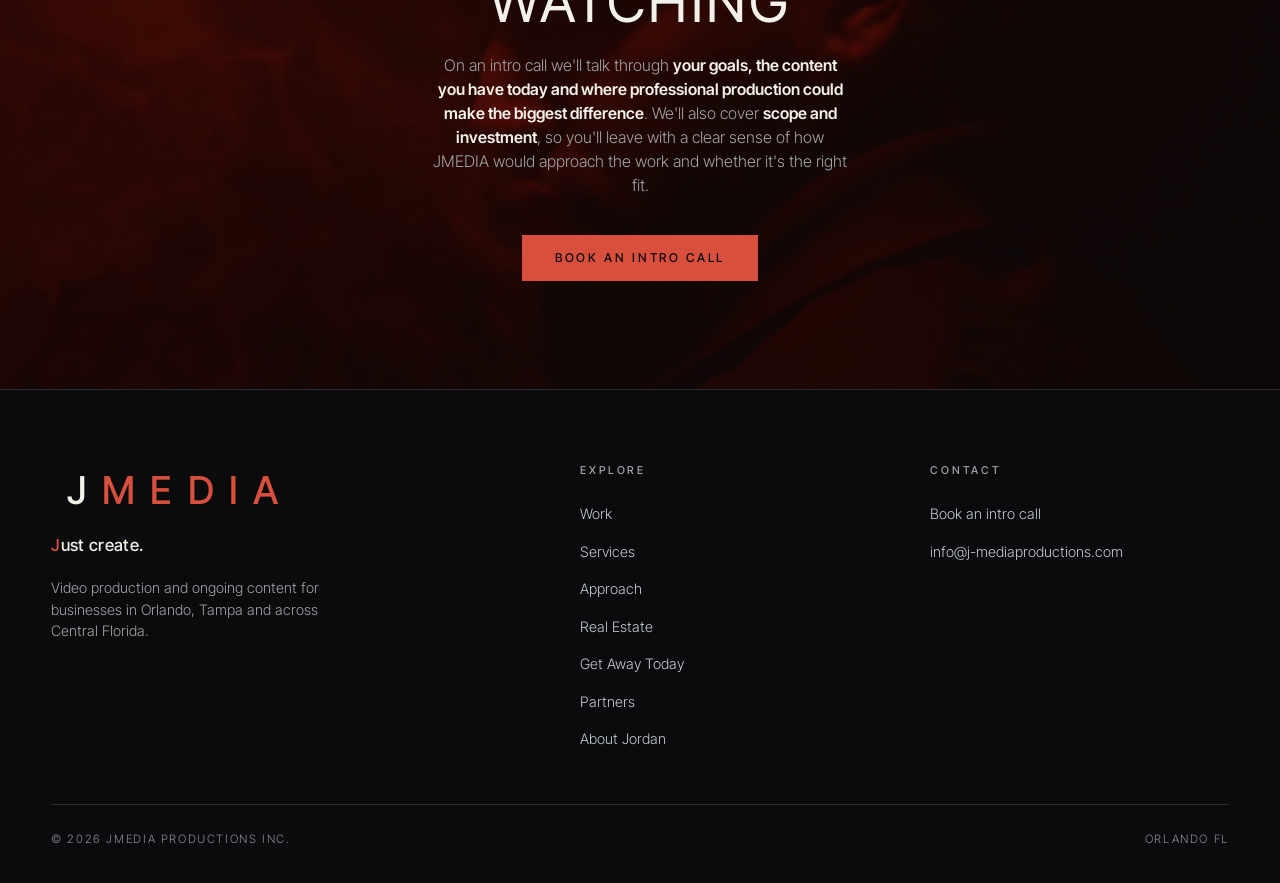
==== commit 9c6d5e98: "Accessibility pass: WCAG 2.2 AA fixes across all four public pages - Skip link and <main> landmark o" ====
--- a/about.html
+++ b/about.html
@@ -83,6 +83,7 @@
 <link rel="stylesheet" href="assets/site.css">
 </head>
 <body>
+<a class="skip" href="#main">Skip to main content</a>
 
 <div class="progress" id="progress"></div>
 
@@ -114,6 +115,8 @@
     <li class="menu__cta"><a class="btn btn--accent" href="https://calendar.app.google/BkgfP4EBCaa2ZVK66" target="_blank" rel="noopener">Book an intro call</a></li>
   </ul>
 </nav>
+
+<main id="main" tabindex="-1">
 
 <!-- ======================= 1 · HERO ======================= -->
 <section class="hero" id="top" data-media>
@@ -133,7 +136,7 @@
       </div>
     </div>
   </div>
-  <div class="scroll-cue"><span>Scroll</span><i></i></div>
+  <div class="scroll-cue" aria-hidden="true"><span>Scroll</span><i></i></div>
 </section>
 
 <!-- ======================= 2 · THE REEL (stepped rail) ======================= -->
@@ -306,18 +309,18 @@
       <h2 class="h2" data-reveal>On-Set<br>History</h2>
     </div>
     <div class="credits">
-      <div class="credit" data-reveal><span class="num">01 · New Destiny Christian Center</span><h4>Live Broadcast + Camera Op</h4><p>Camera Operator / Director</p><p class="roles">Director · Camera · Jib / Crane</p></div>
-      <div class="credit" data-reveal data-reveal-delay="1"><span class="num">02 · Majestic Life Church</span><h4>Live Broadcast Production</h4><p>Director · Multi-Cam</p></div>
-      <div class="credit" data-reveal data-reveal-delay="2"><span class="num">03 · Universal Orlando / UDX</span><h4>Halloween Horror Nights</h4><p>Camera Utility · 1st AC</p></div>
-      <div class="credit" data-reveal><span class="num">04 · Universal Orlando / UDX</span><h4>Grinch Social Campaign</h4><p>Camera Utility</p></div>
-      <div class="credit" data-reveal data-reveal-delay="1"><span class="num">05 · Akins Parker Creative</span><h4>Abacus Headshot Campaign</h4><p>Camera Assist</p></div>
-      <div class="credit" data-reveal data-reveal-delay="2"><span class="num">06 · Universal Orlando / UDX</span><h4>Epic Universe Asset Shoots</h4><p>Production Assistant</p></div>
-      <div class="credit" data-reveal><span class="num">07 · Universal Orlando / UDX</span><h4>Epic Universe Grand Opening</h4><p>Production Assistant</p></div>
-      <div class="credit" data-reveal data-reveal-delay="1"><span class="num">08 · Universal Orlando / UDX</span><h4>Universal × Coca-Cola</h4><p>Production Assistant</p></div>
-      <div class="credit" data-reveal data-reveal-delay="2"><span class="num">09 · Cutters Studios / Pinnacle</span><h4>Coventry Direct</h4><p>Production Assistant · Commercial</p></div>
-      <div class="credit" data-reveal><span class="num">10 · Biscuit Filmworks</span><h4>Foot Locker</h4><p>Production Assistant</p></div>
-      <div class="credit" data-reveal data-reveal-delay="1"><span class="num">11 · Durable Goods</span><h4>Heinz</h4><p>Production Assistant · Commercial</p></div>
-      <div class="credit" data-reveal data-reveal-delay="2"><span class="num">12 · Adidas</span><h4>Adidas Campaign</h4><p>Production Assistant</p></div>
+      <div class="credit" data-reveal><span class="num">01 · New Destiny Christian Center</span><h3>Live Broadcast + Camera Op</h3><p>Camera Operator / Director</p><p class="roles">Director · Camera · Jib / Crane</p></div>
+      <div class="credit" data-reveal data-reveal-delay="1"><span class="num">02 · Majestic Life Church</span><h3>Live Broadcast Production</h3><p>Director · Multi-Cam</p></div>
+      <div class="credit" data-reveal data-reveal-delay="2"><span class="num">03 · Universal Orlando / UDX</span><h3>Halloween Horror Nights</h3><p>Camera Utility · 1st AC</p></div>
+      <div class="credit" data-reveal><span class="num">04 · Universal Orlando / UDX</span><h3>Grinch Social Campaign</h3><p>Camera Utility</p></div>
+      <div class="credit" data-reveal data-reveal-delay="1"><span class="num">05 · Akins Parker Creative</span><h3>Abacus Headshot Campaign</h3><p>Camera Assist</p></div>
+      <div class="credit" data-reveal data-reveal-delay="2"><span class="num">06 · Universal Orlando / UDX</span><h3>Epic Universe Asset Shoots</h3><p>Production Assistant</p></div>
+      <div class="credit" data-reveal><span class="num">07 · Universal Orlando / UDX</span><h3>Epic Universe Grand Opening</h3><p>Production Assistant</p></div>
+      <div class="credit" data-reveal data-reveal-delay="1"><span class="num">08 · Universal Orlando / UDX</span><h3>Universal × Coca-Cola</h3><p>Production Assistant</p></div>
+      <div class="credit" data-reveal data-reveal-delay="2"><span class="num">09 · Cutters Studios / Pinnacle</span><h3>Coventry Direct</h3><p>Production Assistant · Commercial</p></div>
+      <div class="credit" data-reveal><span class="num">10 · Biscuit Filmworks</span><h3>Foot Locker</h3><p>Production Assistant</p></div>
+      <div class="credit" data-reveal data-reveal-delay="1"><span class="num">11 · Durable Goods</span><h3>Heinz</h3><p>Production Assistant · Commercial</p></div>
+      <div class="credit" data-reveal data-reveal-delay="2"><span class="num">12 · Adidas</span><h3>Adidas Campaign</h3><p>Production Assistant</p></div>
     </div>
   </div>
 </section>
@@ -332,17 +335,17 @@
     <div class="stats stats--3">
       <div class="stat" data-reveal>
         <div class="stat__rule"></div>
-        <div class="stat__value"><span class="odo" data-odo="15"></span><span class="stat__plus">+</span></div>
+        <div class="stat__value"><span class="sr">15</span><span class="odo" data-odo="15" aria-hidden="true"></span><span class="stat__plus">+</span></div>
         <p class="stat__label">Years in video production</p>
       </div>
       <div class="stat" data-reveal data-reveal-delay="1">
         <div class="stat__rule"></div>
-        <div class="stat__value"><span class="odo" data-odo="100"></span><span class="stat__plus">+</span></div>
+        <div class="stat__value"><span class="sr">100</span><span class="odo" data-odo="100" aria-hidden="true"></span><span class="stat__plus">+</span></div>
         <p class="stat__label">Productions</p>
       </div>
       <div class="stat" data-reveal data-reveal-delay="2">
         <div class="stat__rule"></div>
-        <div class="stat__value"><span class="odo" data-odo="10"></span></div>
+        <div class="stat__value"><span class="sr">10</span><span class="odo" data-odo="10" aria-hidden="true"></span></div>
         <p class="stat__label">Years in business development</p>
       </div>
     </div>
@@ -363,7 +366,7 @@
         <p class="eyebrow" data-reveal>On Location</p>
       </div>
     </div>
-    <div class="carousel__track" id="carTrack" tabindex="0" aria-label="Behind the lens photos">
+    <div class="carousel__track" id="carTrack" tabindex="0" role="region" aria-label="Behind the lens photos">
       <figure class="gl-slide">
         <img src="assets/cam-red-1.jpg" alt="Camera ready on set" loading="lazy" decoding="async">
         <div class="scrim scrim--bottom"></div>
@@ -406,6 +409,8 @@
   </div>
 </section>
 
+</main>
+
 <!-- ======================= 13 · FOOTER ======================= -->
 <footer class="foot">
   <div class="wrap">
@@ -416,7 +421,7 @@
         <p class="body" style="font-size:.9rem;max-width:34ch">Video production and ongoing content for businesses in Orlando, Tampa and across Central Florida.</p>
       </div>
       <div>
-        <h5>Explore</h5>
+        <h2 class="foot__h">Explore</h2>
         <ul>
           <li><a href="index.html#work">Work</a></li>
           <li><a href="index.html#services">Services</a></li>
@@ -428,7 +433,7 @@
         </ul>
       </div>
       <div>
-        <h5>Contact</h5>
+        <h2 class="foot__h">Contact</h2>
         <ul>
           <li><a href="https://calendar.app.google/BkgfP4EBCaa2ZVK66" target="_blank" rel="noopener">Book an intro call</a></li>
           <li><a href="mailto:info@j-mediaproductions.com">info@j-mediaproductions.com</a></li>
@@ -553,7 +558,6 @@
       col.appendChild(strip); el.appendChild(col);
       col.dataset.target = ch;
     });
-    el.setAttribute('aria-label', target);
   }
   function runOdo(el){
     [].forEach.call(el.querySelectorAll('.odo__col'), function(col, i){
@@ -601,7 +605,7 @@
   function railMedia(){
     players.forEach(function(p, n){
       if (!p) return;
-      if (railInView && n === railAt) p.play().catch(function(){});
+      if (railInView && n === railAt && !(window.jmMotionPaused && jmMotionPaused())) p.play().catch(function(){});
       else p.pause().catch(function(){});
     });
   }
@@ -760,5 +764,6 @@
   });
 })();
 </script>
+<script src="assets/a11y.js"></script>
 </body>
 </html>
--- a/assets/site.css
+++ b/assets/site.css
@@ -5,7 +5,8 @@
   --ink:#F4F1EA;
   --ink-dim:#A3A3A8;
   --line:rgba(244,241,234,.14);
-  --accent:#d94f3d;          /* JMEDIA brand red */
+  --accent:#d94f3d;          /* JMEDIA brand red: fills, buttons, large type */
+  --accent-ink:#e0604e;      /* the same red, lifted to 4.5:1 or better for small text on every dark surface */
   --maxw:1560px;
   --gutter:clamp(20px,4vw,64px);
   --h-nav:76px;
@@ -46,7 +47,7 @@
 }
 .eyebrow{
   font-size:.7rem;letter-spacing:.34em;text-transform:uppercase;
-  color:var(--accent);margin:0 0 1.4em;font-weight:500;
+  color:var(--accent-ink);margin:0 0 1.4em;font-weight:500;
 }
 .lede{font-size:clamp(1rem,1.25vw,1.2rem);color:var(--ink-dim);max-width:46ch;margin:0}
 .lede strong{color:var(--ink);font-weight:500}
@@ -209,7 +210,7 @@
 .stat__value{display:flex;align-items:baseline;gap:.12em;font-weight:400;letter-spacing:.02em;
   font-size:clamp(3rem,7vw,6.6rem);line-height:1}
 @media(min-width:1100px){.stats--4 .stat__value{font-size:clamp(3rem,5.6vw,6rem)}}
-.stat__suffix{font-size:clamp(.9rem,1.1vw,1.05rem);letter-spacing:.2em;text-transform:uppercase;color:var(--accent);margin-left:.5em}
+.stat__suffix{font-size:clamp(.9rem,1.1vw,1.05rem);letter-spacing:.2em;text-transform:uppercase;color:var(--accent-ink);margin-left:.5em}
 .stat__label{margin:1.1rem 0 0;font-size:.72rem;letter-spacing:.24em;text-transform:uppercase;color:var(--ink-dim)}
 .stat__plus{color:var(--accent);margin-left:.04em}
 .stat__rule{height:1px;background:var(--line);margin-bottom:1.6rem}
@@ -240,7 +241,7 @@
 .detail__step{border-top:1px solid var(--line);padding-top:1.6rem}
 .detail__step p{margin:1rem 0 0;color:var(--ink-dim);max-width:44ch;font-size:.96rem}
 .detail__step strong{color:var(--ink);font-weight:500}
-.detail__step .num{font-size:.68rem;letter-spacing:.26em;color:var(--accent);display:block;margin-bottom:1.2rem;text-transform:uppercase}
+.detail__step .num{font-size:.68rem;letter-spacing:.26em;color:var(--accent-ink);display:block;margin-bottom:1.2rem;text-transform:uppercase}
 
 /* ---------- 7. split word ---------- */
 .split{display:grid;place-items:center;text-align:center;gap:.1em;padding-block:clamp(70px,12vh,150px)}
@@ -258,16 +259,16 @@
   background:linear-gradient(to top,rgba(4,5,7,.94) 0%,rgba(4,5,7,.78) 30%,rgba(4,5,7,.28) 62%,transparent 88%)}
 .card__copy{position:absolute;inset:auto 0 0;z-index:2;padding:clamp(22px,3vw,44px)}
 .card__copy p{margin:.8rem 0 1.5rem;color:#c2cad1;font-size:.94rem;max-width:44ch}
-.card__kicker{font-size:.68rem;letter-spacing:.26em;text-transform:uppercase;color:var(--accent);margin:0 0 .9rem}
-.card__copy .card__kicker{margin:0 0 .9rem;color:var(--accent);font-size:.68rem}
+.card__kicker{font-size:.68rem;letter-spacing:.26em;text-transform:uppercase;color:var(--accent-ink);margin:0 0 .9rem}
+.card__copy .card__kicker{margin:0 0 .9rem;color:var(--accent-ink);font-size:.68rem}
 
 /* ---------- 9. credits (on-set history) ---------- */
 .credits{display:grid;gap:clamp(36px,5vh,64px) clamp(20px,3vw,44px);grid-template-columns:1fr}
 @media(min-width:700px){.credits{grid-template-columns:repeat(2,1fr)}}
 @media(min-width:1100px){.credits{grid-template-columns:repeat(3,1fr)}}
 .credit{border-top:1px solid var(--line);padding-top:1.5rem}
-.credit .num{display:block;font-size:.68rem;letter-spacing:.26em;text-transform:uppercase;color:var(--accent);margin-bottom:1.1rem}
-.credit h4{margin:0 0 .7rem;font-size:1.1rem;font-weight:400;letter-spacing:.06em;text-transform:uppercase;line-height:1.2}
+.credit .num{display:block;font-size:.68rem;letter-spacing:.26em;text-transform:uppercase;color:var(--accent-ink);margin-bottom:1.1rem}
+.credit h4,.credit h3{margin:0 0 .7rem;font-size:1.1rem;font-weight:400;letter-spacing:.06em;text-transform:uppercase;line-height:1.2}
 .credit p{margin:0;color:var(--ink-dim);font-size:.94rem}
 .credit .roles{margin-top:.9rem;font-size:.66rem;letter-spacing:.22em;text-transform:uppercase;color:var(--ink)}
 
@@ -325,8 +326,8 @@
 /* ---------- 11. trio (services) ---------- */
 .trio{display:grid;gap:clamp(20px,3vw,44px);grid-template-columns:1fr;border-top:1px solid var(--line);padding-top:clamp(36px,5vw,64px)}
 @media(min-width:860px){.trio{grid-template-columns:repeat(3,1fr)}}
-.trio__item .num{display:block;font-size:.68rem;letter-spacing:.26em;color:var(--accent);margin-bottom:1.2rem}
-.trio__item h4{margin:0 0 .9rem;font-size:1.1rem;font-weight:400;letter-spacing:.06em;text-transform:uppercase}
+.trio__item .num{display:block;font-size:.68rem;letter-spacing:.26em;color:var(--accent-ink);margin-bottom:1.2rem}
+.trio__item h4,.trio__item h3{margin:0 0 .9rem;font-size:1.1rem;font-weight:400;letter-spacing:.06em;text-transform:uppercase}
 .trio__item p{margin:0 0 1.6rem;color:var(--ink-dim);font-size:.94rem;max-width:38ch}
 .link-arrow{font-size:.72rem;letter-spacing:.22em;text-transform:uppercase;display:inline-flex;gap:.7em;align-items:center}
 .link-arrow svg{transition:transform .4s var(--ease)}
@@ -341,7 +342,7 @@
 .foot{border-top:1px solid var(--line);padding:clamp(56px,8vh,96px) var(--gutter) 34px;background:var(--bg)}
 .foot__cols{display:grid;gap:clamp(30px,4vw,56px);grid-template-columns:repeat(2,1fr)}
 @media(min-width:860px){.foot__cols{grid-template-columns:1.6fr 1fr 1fr}}
-.foot h5{margin:0 0 1.4rem;font-size:.68rem;letter-spacing:.26em;text-transform:uppercase;color:var(--ink-dim);font-weight:500}
+.foot h5,.foot h2.foot__h{margin:0 0 1.4rem;font-size:.68rem;letter-spacing:.26em;text-transform:uppercase;color:var(--ink-dim);font-weight:500}
 .foot ul{list-style:none;margin:0;padding:0;display:flex;flex-direction:column;gap:.85rem}
 .foot li a{font-size:.9rem;color:#c2cad1;transition:color .3s}
 .foot li a:hover{color:var(--ink)}
@@ -349,11 +350,11 @@
 .foot__brand b{font-weight:500;color:var(--accent)}
 .foot__base{display:flex;flex-wrap:wrap;gap:1.6rem;justify-content:space-between;align-items:center;
   border-top:1px solid var(--line);margin-top:clamp(40px,6vh,72px);padding-top:26px;
-  font-size:.72rem;letter-spacing:.14em;text-transform:uppercase;color:#6e7880}
+  font-size:.72rem;letter-spacing:.14em;text-transform:uppercase;color:#8a9097}
 .foot .foot__social{flex-direction:row;flex-wrap:wrap;gap:12px;margin:1.8rem 0 0}
 .foot .foot__social a{display:grid;place-items:center;width:40px;height:40px;border-radius:50%;
   border:1px solid color-mix(in srgb,var(--accent) 45%,transparent);
-  color:var(--accent);transition:background-color .3s,border-color .3s,color .3s}
+  color:var(--accent-ink);transition:background-color .3s,border-color .3s,color .3s}
 .foot .foot__social a:hover{background:var(--accent);border-color:var(--accent);color:var(--bg)}
 .foot__social svg{display:block;width:17px;height:17px;fill:currentColor}
 @media(max-width:859px){.foot__about{grid-column:1/-1}}
@@ -410,7 +411,7 @@
   transition:box-shadow .45s var(--ease),transform .45s var(--ease)}
 .btn--accent:hover{background:var(--accent);color:#0B0B0D;transform:translateY(-1px);
   box-shadow:0 0 0 1px var(--accent),0 12px 44px -8px color-mix(in srgb,var(--accent) 70%,transparent)}
-.nav__link--cta{color:var(--accent)}
+.nav__link--cta{color:var(--accent-ink)}
 .nav__link--cta:hover{color:var(--ink)}
 .menu__cta{margin-top:2.2rem}
 .menu__cta .btn{transform:none!important}
@@ -540,7 +541,7 @@
 .step{display:grid;grid-template-columns:1fr auto;gap:22px;align-items:start}
 .step .phone{--w:min(36vw,160px)}
 .step__body{border-top:1px solid var(--line);padding-top:1.6rem}
-.step__body .num{display:block;font-size:.68rem;letter-spacing:.26em;text-transform:uppercase;color:var(--accent);margin-bottom:1.2rem}
+.step__body .num{display:block;font-size:.68rem;letter-spacing:.26em;text-transform:uppercase;color:var(--accent-ink);margin-bottom:1.2rem}
 .step__body p{margin:1rem 0 0;color:var(--ink-dim);font-size:.96rem;max-width:40ch}
 @media(min-width:900px){
   .steps{grid-template-columns:repeat(4,1fr);gap:clamp(20px,2.4vw,40px)}
@@ -566,7 +567,7 @@
 .plan{display:flex;flex-direction:column;border-top:1px solid var(--line);padding-top:1.6rem}
 .plan--rec{border-top:2px solid var(--accent)}
 .plan .num{display:block;font-size:.68rem;letter-spacing:.26em;text-transform:uppercase;color:var(--ink-dim);margin-bottom:1.2rem}
-.plan--rec .num{color:var(--accent)}
+.plan--rec .num{color:var(--accent-ink)}
 .plan ul{list-style:none;margin:1.4rem 0 2rem;padding:0;display:flex;flex-direction:column;gap:.85rem;flex:1}
 .plan li{position:relative;padding-left:1.4rem;color:var(--ink-dim);font-size:.96rem}
 .plan li::before{content:"";position:absolute;left:0;top:.62em;width:6px;height:6px;background:var(--accent)}
@@ -612,7 +613,7 @@
 /* process heading and the optional ongoing step */
 .process__title{margin:clamp(72px,11vh,130px) 0 clamp(32px,5vh,56px)}
 .credit--ongoing{border-top:2px solid var(--accent)}
-.credit--ongoing .num{color:var(--accent)}
+.credit--ongoing .num{color:var(--accent-ink)}
 
 /* engagement options: two columns */
 @media(min-width:900px){.plans--2{grid-template-columns:repeat(2,1fr)}}
@@ -924,7 +925,7 @@
 @media(min-width:760px){.facts{grid-template-columns:repeat(2,1fr);column-gap:clamp(24px,4vw,64px)}}
 @media(min-width:1100px){.facts{grid-template-columns:repeat(3,1fr)}}
 .facts__row{padding:1.4rem 0 1.5rem;border-bottom:1px solid var(--line)}
-.facts dt{font-size:.66rem;letter-spacing:.26em;text-transform:uppercase;color:var(--accent);font-weight:500;margin:0 0 .7rem}
+.facts dt{font-size:.66rem;letter-spacing:.26em;text-transform:uppercase;color:var(--accent-ink);font-weight:500;margin:0 0 .7rem}
 .facts dd{margin:0;color:var(--ink);font-size:clamp(1rem,1.2vw,1.12rem);line-height:1.45;max-width:34ch}
 /* a logo standing in for a number */
 .stat--logo .stat__value{height:clamp(3rem,7vw,6.6rem);align-items:center}
@@ -969,3 +970,66 @@
 .hero--gat .scrim--bottom{background:linear-gradient(to top,rgba(4,5,7,.9) 0%,rgba(4,5,7,.45) 40%,transparent 70%),
   linear-gradient(90deg,rgba(4,5,7,.88) 0%,rgba(4,5,7,.62) 34%,rgba(4,5,7,.12) 62%,transparent 78%)}
 @media(max-width:760px){.hero--gat .scrim--bottom{background:linear-gradient(to top,rgba(4,5,7,.96) 0%,rgba(4,5,7,.9) 58%,rgba(4,5,7,.35) 82%,transparent 96%)}}
+/* YouTube: a still that becomes the player on click, so the page stays light */
+.yt{position:relative;aspect-ratio:16/9;background:#000;box-shadow:0 40px 90px -40px rgba(0,0,0,.9)}
+.yt iframe,.yt__facade{position:absolute;inset:0;width:100%;height:100%;border:0}
+.yt__facade{padding:0;cursor:pointer;overflow:hidden;display:block}
+.yt__facade img{width:100%;height:100%;object-fit:cover;filter:brightness(.82);transition:transform 1.2s var(--ease),filter .5s var(--ease)}
+.yt__facade:hover img{transform:scale(1.03);filter:brightness(.95)}
+.yt__play{position:absolute;left:50%;top:50%;transform:translate(-50%,-50%);display:grid;place-items:center;
+  width:clamp(68px,8vw,96px);aspect-ratio:1;border-radius:50%;background:var(--accent);color:#0B0B0D;padding-left:5px;
+  box-shadow:0 0 0 0 color-mix(in srgb,var(--accent) 60%,transparent);animation:live 2.4s ease-out infinite;transition:transform .4s var(--ease)}
+.yt__facade:hover .yt__play{transform:translate(-50%,-50%) scale(1.08)}
+@media(prefers-reduced-motion:reduce){.yt__play{animation:none}}
+
+/* ============ ACCESSIBILITY ============ */
+/* keyboard focus never lands under the fixed header */
+html{scroll-padding-top:calc(var(--h-nav) + 16px)}
+main:focus{outline:none}
+/* skip link: first stop for keyboard users, visible only when focused */
+.skip{position:fixed;left:16px;top:12px;z-index:200;padding:12px 18px;background:var(--accent);color:#0B0B0D;
+  font-size:.74rem;font-weight:600;letter-spacing:.18em;text-transform:uppercase;transform:translateY(-160%);transition:transform .25s var(--ease)}
+.skip:focus{transform:none}
+/* pause motion: an icon button in the header, beside the menu */
+.motion-toggle{position:relative;display:inline-grid;place-items:center;width:44px;height:44px;flex:none;
+  border:1px solid rgba(244,241,234,.28);border-radius:50%;color:var(--ink);background:rgba(11,11,13,.35);transition:border-color .3s,background .3s}
+.motion-toggle:hover{border-color:var(--accent);background:rgba(11,11,13,.7)}
+.motion-toggle__label{position:absolute;width:1px;height:1px;overflow:hidden;clip:rect(0 0 0 0);white-space:nowrap}
+.motion-toggle .i-play{display:none}
+.motion-toggle[aria-pressed="true"]{border-color:var(--accent)}
+.motion-toggle[aria-pressed="true"] .i-play{display:block}.motion-toggle[aria-pressed="true"] .i-pause{display:none}
+.motion-paused *,.motion-paused *::before,.motion-paused *::after{animation-play-state:paused!important}
+/* partner logos that link: the whole tile is the target */
+.partner{position:relative}
+.partner__link{position:absolute;inset:0}
+/* carousel dots: each button is a 24px target, the dot is drawn inside it */
+.dots{gap:.2rem}
+.dots button,.dots button.is-on{width:24px;height:24px;border-radius:0;background:none;display:grid;place-items:center;padding:0}
+.dots button::before{content:"";display:block;width:7px;height:7px;border-radius:50%;background:rgba(255,255,255,.28);
+  transition:background .35s,width .35s var(--ease)}
+.dots button.is-on{width:34px}
+.dots button.is-on::before{background:var(--ink);width:26px;border-radius:4px}
+
+/* text over photos and video keeps 4.5:1 (3:1 for large type) whatever frame is behind it */
+.nav::after{inset:0 0 auto;height:calc(100% + 40px);
+  background:linear-gradient(to bottom,rgba(11,11,13,.95) 0%,rgba(11,11,13,.9) 62%,rgba(11,11,13,0) 100%)}
+.feat .scrim--bottom{background:linear-gradient(to top,rgba(4,5,7,.92) 0%,rgba(4,5,7,.78) 34%,rgba(4,5,7,.2) 60%,transparent 74%)}
+.card__copy{padding-top:calc(clamp(22px,3vw,44px) + 56px);
+  background:linear-gradient(to bottom,rgba(4,5,7,0) 0,rgba(4,5,7,.86) 64px,rgba(4,5,7,.93) 100%)}
+.gl-slide__title{padding-bottom:calc(clamp(20px,2.4vw,34px) + 40px);
+  background:linear-gradient(to bottom,rgba(4,5,7,.86) 0%,rgba(4,5,7,.8) 55%,rgba(4,5,7,0) 100%)}
+.bleed__copy{background:linear-gradient(to top,rgba(4,5,7,.9) 0%,rgba(4,5,7,.78) 48%,rgba(4,5,7,0) 78%)}
+.hero[data-media] .btn--ghost{background:rgba(11,11,13,.5)}
+@media(max-width:760px){
+  .hero[data-media] .scrim--bottom{background:linear-gradient(to top,rgba(4,5,7,.96) 0%,rgba(4,5,7,.9) 58%,rgba(4,5,7,.35) 82%,transparent 96%)}
+}
+.rail__index button{color:#8a9097}
+.rail__index button:hover{color:var(--ink)}
+/* photo heroes: the copy column sits on a dark left side, the image stays open on the right */
+@media(min-width:761px){
+  .hero[data-media] .scrim--bottom{background:linear-gradient(to top,rgba(4,5,7,.9) 0%,rgba(4,5,7,.45) 40%,transparent 70%),
+    linear-gradient(90deg,rgba(4,5,7,.92) 0%,rgba(4,5,7,.8) 38%,rgba(4,5,7,.3) 60%,transparent 78%)}
+}
+.hero h1.eyebrow{max-width:min(36em,100%)}
+section[tabindex="-1"]:focus,main:focus,[id][tabindex="-1"]:focus:not(button):not(a){outline:none}
+@media(max-width:380px){.nav__side--r{gap:.9rem}.motion-toggle{width:40px;height:40px}}
